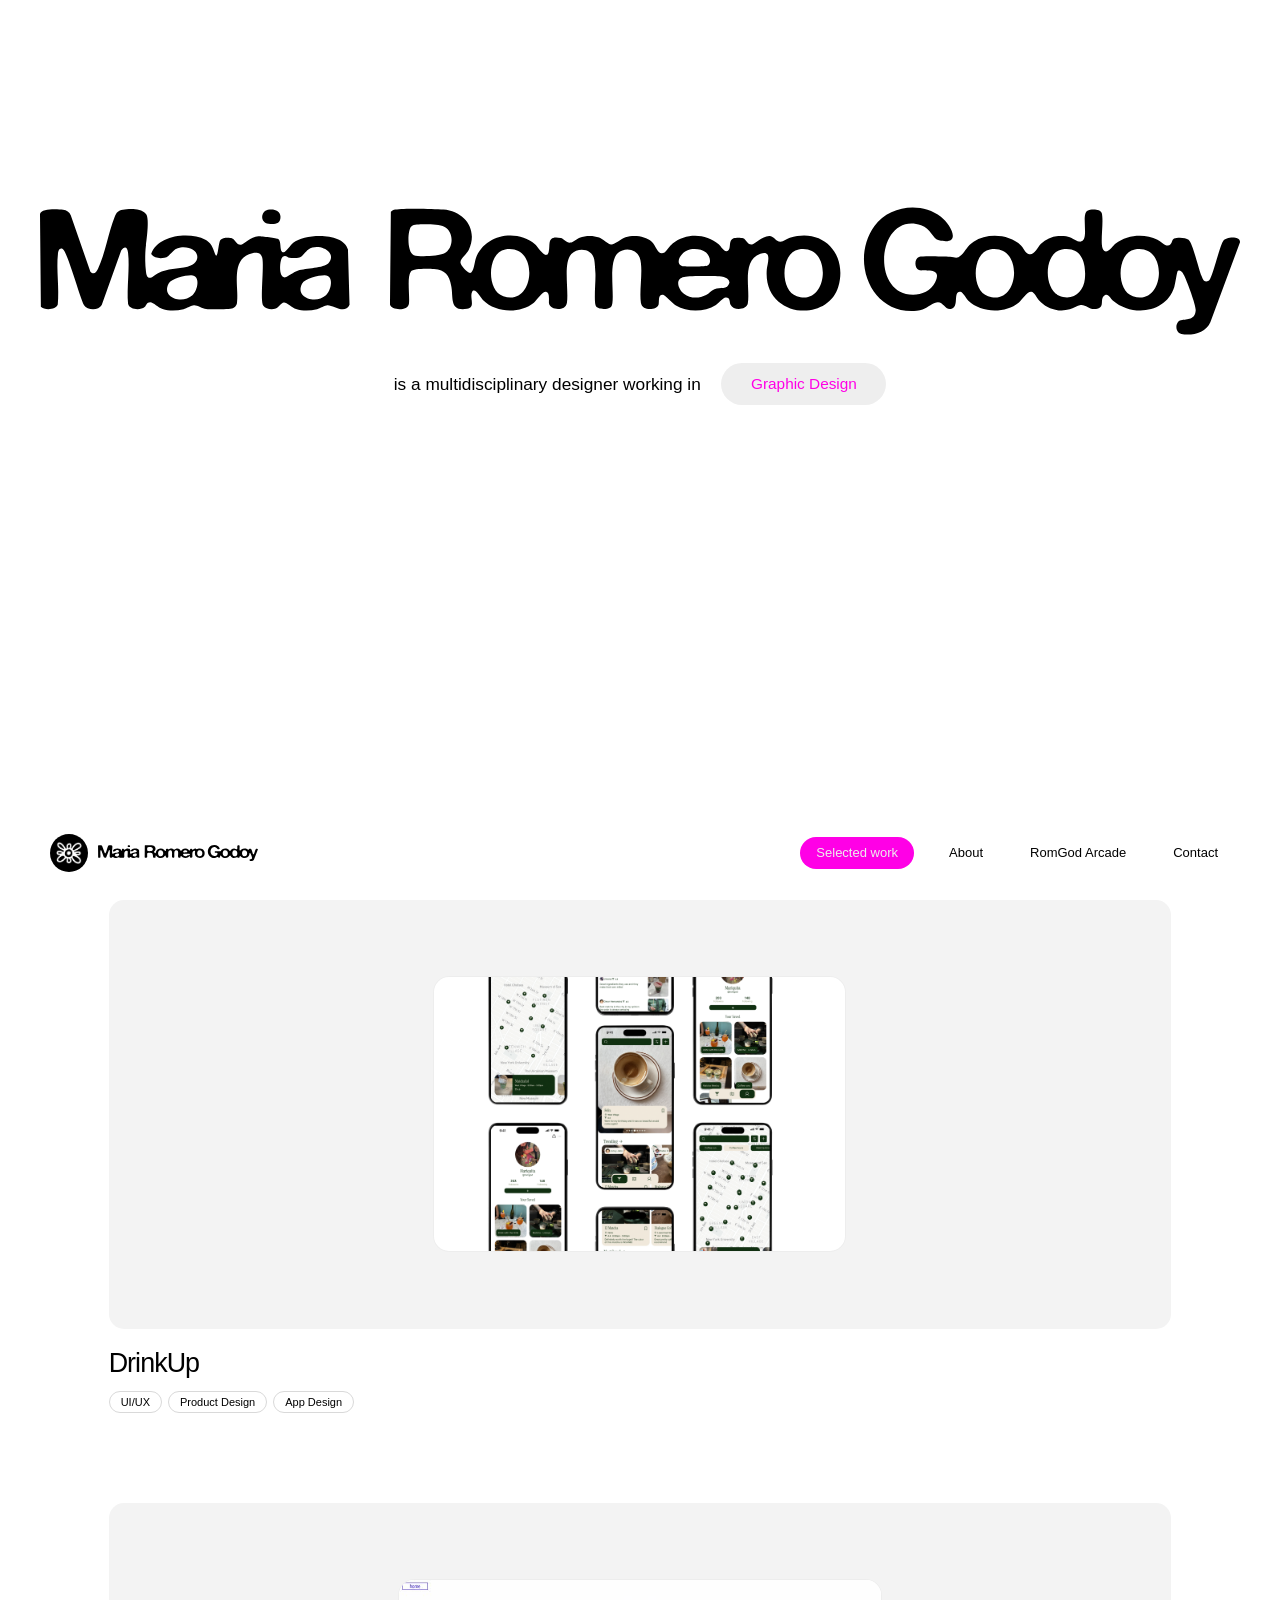
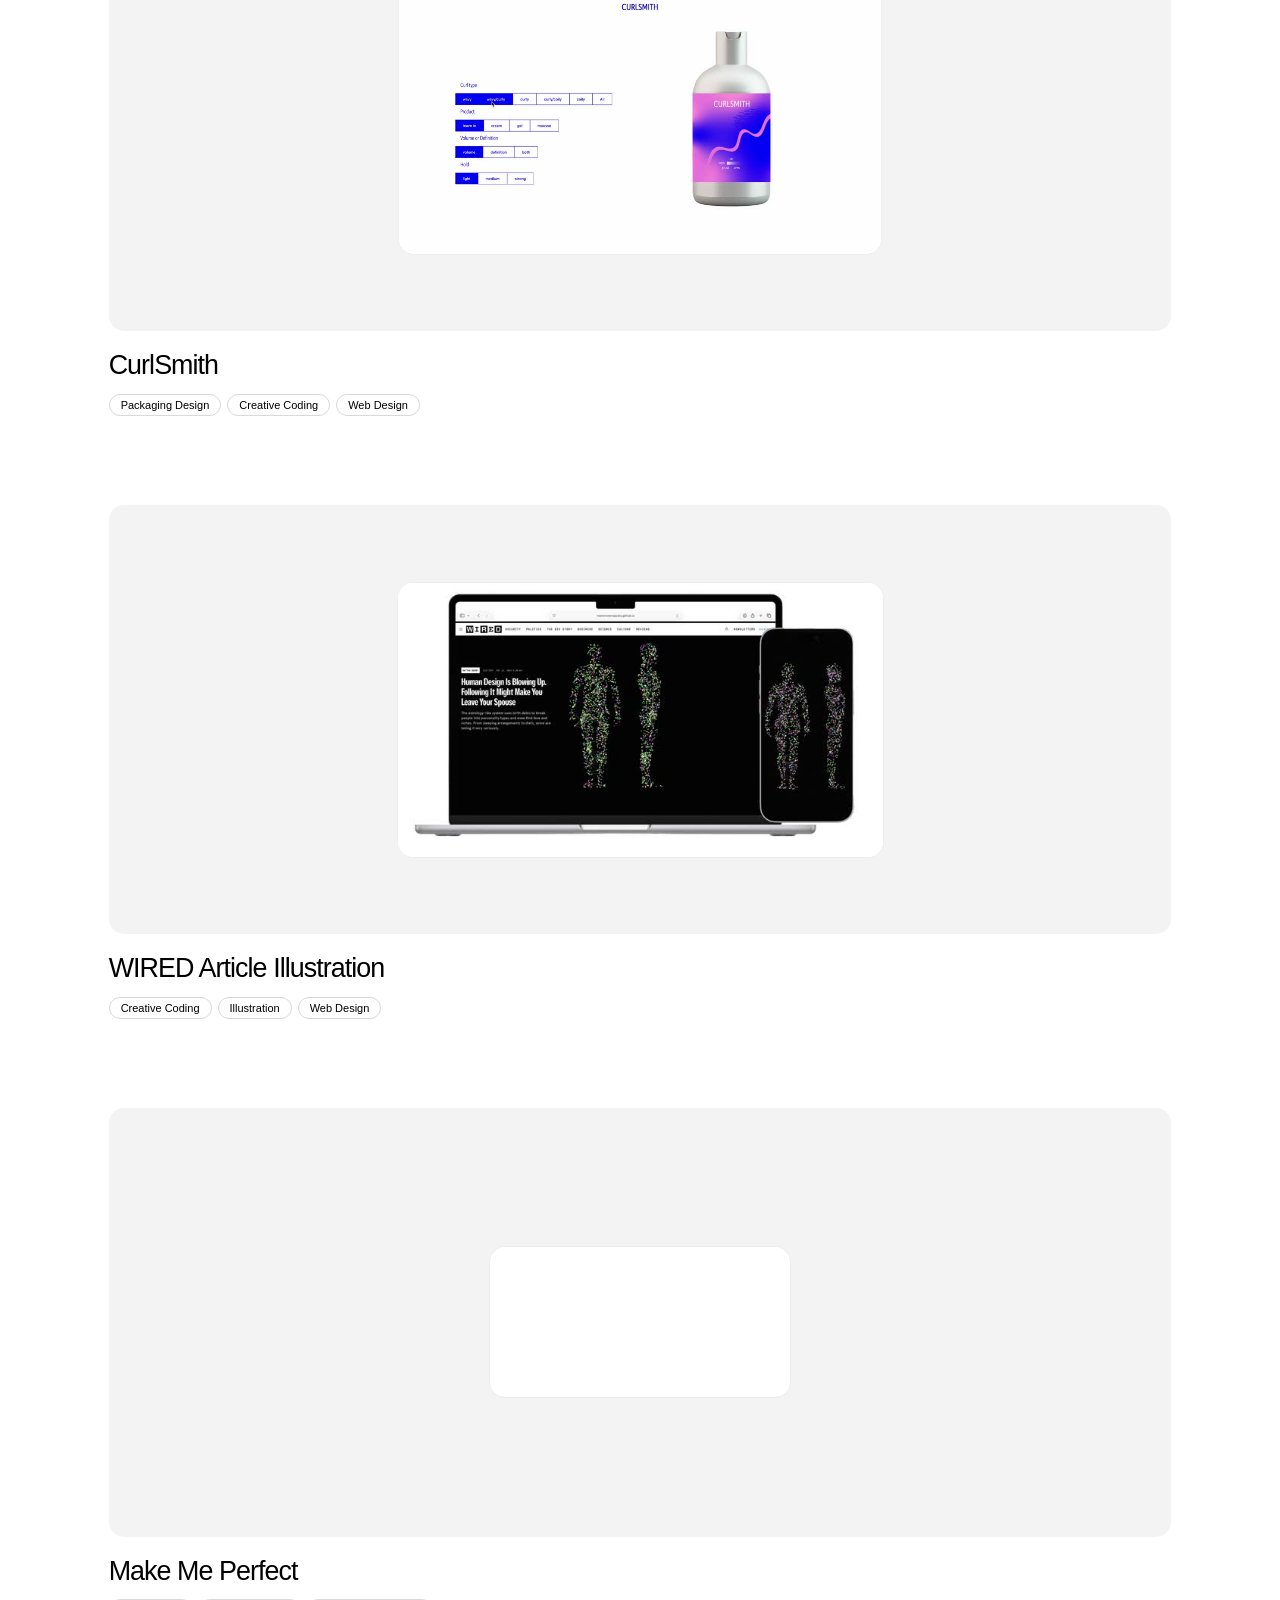
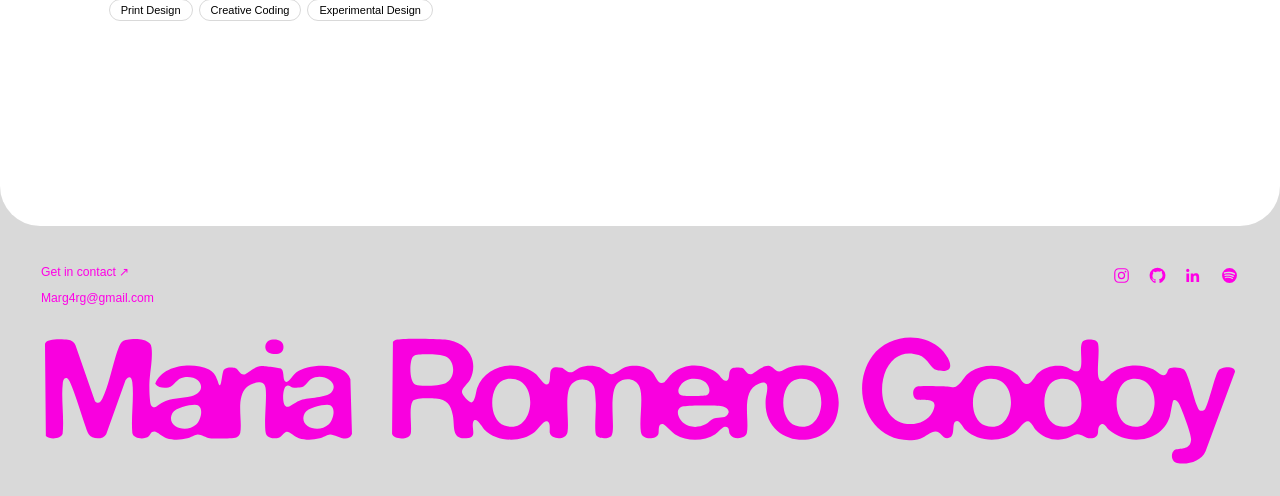
==== index.html @ 382a8d52 "push" ====
<!DOCTYPE html>

<html lang="en">
  <head>
    <meta charset="utf-8" />
    <meta content="width=device-width, initial-scale=1" name="viewport" />
    <title>Maria Romero Godoy — RomGod</title>
    <link rel="icon" type="image/png" href="logo.png" />
    <meta
      content="Portfolio of Maria Romero Godoy: UI/UX, creative coding, branding, graphic and experimental design."
      name="description"
    />
    <link href="https://fonts.googleapis.com" rel="preconnect" />
    <link crossorigin="" href="https://fonts.gstatic.com" rel="preconnect" />
    <link
      href="https://fonts.googleapis.com/css2?family=IBM+Plex+Sans:wght@400&amp;display=swap"
      rel="stylesheet"
    />
    <style>
      :root {
        --black: #000;
        --white: #fff;
        --pink: #ff00e6;
        --radius-card: 28px;
        --gutter: clamp(16px, 4vw, 56px);
        --maxw: 1240px;
      }
      * {
        box-sizing: border-box;
        margin: 0;
        padding: 0;
      }
      html {
        scroll-behavior: smooth;
      }
      body {
        font-family: "Neue Haas Grotesk Display Pro",
          "Neue Haas Grotesk Text Pro", "Neue Haas Grotesk", Arial, Helvetica,
          sans-serif;
        font-weight: 400;
        background: var(--black);
        color: var(--black);
        -webkit-font-smoothing: antialiased;
      }
      a {
        color: inherit;
        text-decoration: none;
      }
      h1,
      h2 {
        font-weight: 400;
      }

      /* White main sheet that sits on top of the black footer */
      .sheet {
        background: var(--white);
        border-radius: 0 0 48px 48px;
        padding-bottom: clamp(80px, 12vw, 160px);
      }

      /* ---------- Header ---------- */
      .site-header {
        display: flex;
        align-items: center;
        justify-content: space-between;
        padding: 32px var(--gutter);
      }
      .brand {
        width: 56px;
        height: 56px;
        border-radius: 50%;
        background: var(--black);
        display: grid;
        place-items: center;
        color: var(--white);
      }
      .brand svg,
      .brand img {
        width: 34px;
        height: 34px;
        display: block;
      }
      /* Your flower is black with transparent petals; invert so it reads white on the black circle */
      .brand img {
        object-fit: contain;
        filter: invert(1);
      }

      .nav {
        display: flex;
        gap: 8px;
        background: var(--black);
        border-radius: 999px;
        padding: 0 12px;
        height: 56px;
        align-items: center;
      }
      .nav a {
        color: var(--white);
        font-size: 15px;
        padding: 8px 16px;
        border-radius: 999px;
      }

      /* ---------- Hero ---------- */
      .hero {
        max-width: var(--maxw);
        margin: 0 auto;
        padding: clamp(60px, 9vw, 120px) var(--gutter) 0;
        text-align: center;
      }
      .hero-intro {
        font-size: clamp(15px, 1.4vw, 18px);
        letter-spacing: 0.01em;
      }
      .hero-intro .br {
        white-space: pre;
      }

      .wordmark-wrap {
        position: relative;
        width: min(850px, 78%);
        margin: clamp(90px, 12vw, 150px) auto clamp(140px, 22vw, 280px);
      }
      .wordmark {
        display: block;
        width: 100%;
        height: auto;
        user-select: none;
      }
      /* Text fallback if the logo image is missing */
      .wordmark-fallback {
        display: none;
        font-size: clamp(72px, 16vw, 220px);
        line-height: 1;
        color: var(--pink);
        -webkit-text-stroke: clamp(4px, 0.8vw, 10px) var(--black);
        paint-order: stroke fill;
        letter-spacing: -0.04em;
      }

      .tag-float {
        position: absolute;
        background: var(--black);
        color: var(--white);
        font-size: clamp(11px, 1.3vw, 16px);
        padding: 0.7em 1.4em;
        border-radius: 999px;
        white-space: nowrap;
      }
      .tag-float.t1 {
        top: -12%;
        left: 20%;
      } /* Experimental Design */
      .tag-float.t2 {
        top: 2%;
        right: 6%;
      } /* Branding */
      .tag-float.t3 {
        top: 66%;
        left: -13%;
      } /* Graphic Design */
      .tag-float.t4 {
        top: 66%;
        right: -17%;
      } /* Creative Coding */
      .tag-float.t5 {
        top: 106%;
        left: 50%;
        translate: -50% 0;
      } /* UI/UX */

      /* ---------- Projects ---------- */
      .projects {
        max-width: var(--maxw);
        margin: 0 auto;
        padding: 0 var(--gutter);
        display: grid;
        gap: clamp(32px, 6vw, 80px);
      }
      .card {
        background: var(--black);
        color: var(--white);
        border-radius: var(--radius-card);
        padding: clamp(24px, 3.5vw, 44px) clamp(24px, 3.5vw, 58px);
        display: grid;
        grid-template-columns: 1fr 1.05fr;
        gap: clamp(24px, 4vw, 56px);
        align-items: stretch;
        min-height: clamp(320px, 38vw, 430px);
      }
      .card-info {
        display: flex;
        flex-direction: column;
        align-items: flex-start;
      }
      .card-title {
        font-size: clamp(32px, 4.2vw, 56px);
        font-weight: 400;
        letter-spacing: -0.01em;
        line-height: 1.05;
        margin-top: clamp(0px, 1vw, 12px);
      }
      .chips {
        display: flex;
        flex-wrap: wrap;
        gap: 12px;
        margin-top: 24px;
      }
      .chip {
        background: var(--white);
        color: var(--black);
        font-size: 15px;
        padding: 0.65em 1.4em;
        border-radius: 999px;
      }
      .card-desc {
        margin-top: 24px;
        font-size: 17px;
        line-height: 1.5;
        max-width: 38ch;
      }
      .btn {
        margin-top: auto;
        display: inline-block;
        background: var(--white);
        color: var(--black);
        font-size: 18px;
        padding: 0.8em 1.7em;
        border-radius: 999px;
      }
      .card-desc + .btn {
        margin-top: auto;
        padding-top: 0.8em;
      }

      .card-media {
        background: var(--white);
        border-radius: 20px;
        overflow: hidden;
        display: grid;
        place-items: center;
        min-height: 240px;
      }
      .card-media img {
        width: 100%;
        height: 100%;
        object-fit: cover;
        display: block;
      }
      .card-media.is-contain img {
        object-fit: contain;
      }
      .card-media .ph {
        color: #999;
        font-size: 14px;
      }

      /* ---------- Footer ---------- */
      .site-footer {
        padding: 40px var(--gutter) clamp(120px, 20vw, 280px);
        display: flex;
        gap: 20px;
        background: var(--black);
      }
      .social {
        width: 44px;
        height: 44px;
        border: 2px solid var(--white);
        border-radius: 50%;
        display: grid;
        place-items: center;
        color: var(--white);
      }
      .social svg {
        width: 22px;
        height: 22px;
      }

      /* ---------- Responsive ---------- */
      @media (max-width: 860px) {
        .card {
          grid-template-columns: 1fr;
        }
        .card-media {
          order: -1;
        }
        .card-desc + .btn {
          margin-top: 28px;
        }
        .nav a {
          padding: 8px 10px;
          font-size: 13px;
        }
        .site-header {
          gap: 12px;
        }
      }
      @media (max-width: 560px) {
        .nav {
          padding: 0 6px;
        }
        .tag-float.t3 {
          left: -6%;
        }
        .tag-float.t4 {
          right: -8%;
        }
      }
      @media (prefers-reduced-motion: reduce) {
        html {
          scroll-behavior: auto;
        }
      }

      /* Updated project card direction — inspired by reference: refined, airy, and image-forward */
      :root {
        --maxw: 1180px;
        --gutter: clamp(22px, 5vw, 72px);
        --radius-card: 22px;
        --soft-bg: #f3f3f3;
        --ink: #111;
        --muted: #666;
        --pink: #ff2ae6;
      }
      .sheet {
        border-radius: 0 0 28px 28px;
        padding-bottom: 110px;
      }
      .site-header {
        max-width: 1440px;
        margin: auto;
        padding-top: 25px;
        padding-bottom: 25px;
      }
      .brand {
        width: 42px;
        height: 42px;
      }
      .brand img {
        width: 27px;
        height: 27px;
      }
      .nav {
        background: transparent;
        height: auto;
        gap: 5px;
      }
      .nav a {
        color: #242424;
        font-size: 12px;
        padding: 9px 13px;
        border: 1px solid transparent;
        transition: border-color 0.2s;
      }
      .nav a:hover,
      .nav a:focus-visible {
        border-color: #bbb;
      }
      .hero {
        padding-top: clamp(75px, 10vw, 145px);
      }
      .hero-intro {
        font-size: 13px;
        letter-spacing: 0.035em;
      }
      .wordmark-wrap {
        width: min(600px, 72%);
        margin: clamp(80px, 10vw, 130px) auto clamp(120px, 15vw, 195px);
      }
      .tag-float {
        font-size: clamp(9px, 0.9vw, 11px);
        padding: 0.63em 1.1em;
        letter-spacing: 0.02em;
      }
      .tag-float.t3 {
        left: -8%;
      }
      .tag-float.t4 {
        right: -12%;
      }
      .section-intro {
        max-width: var(--maxw);
        padding: 0 var(--gutter);
        margin: 0 auto 32px;
        display: flex;
        justify-content: space-between;
        align-items: end;
        gap: 26px;
        border-bottom: 1px solid #d9d9d9;
        padding-bottom: 20px;
      }
      .eyebrow {
        font-size: 10px;
        text-transform: uppercase;
        letter-spacing: 0.17em;
        color: #777;
      }
      .section-intro h2 {
        font-size: clamp(24px, 3vw, 38px);
        line-height: 1.15;
        margin-top: 8px;
        font-weight: 400;
      }
      .section-intro p {
        max-width: 30ch;
        font-size: 12px;
        line-height: 1.6;
        color: #666;
      }
      .projects {
        gap: 26px;
      }
      .card {
        position: relative;
        background: var(--soft-bg);
        color: var(--ink);
        border: 2px solid var(--ink);
        border-radius: 28px;
        padding: clamp(26px, 3.7vw, 48px);
        display: grid;
        grid-template-columns: minmax(290px, 0.95fr) minmax(0, 1.08fr);
        gap: clamp(28px, 4vw, 56px);
        align-items: center;
        min-height: 430px;
      }
      .card-info {
        min-height: 320px;
        display: flex;
        flex-direction: column;
        align-items: flex-start;
      }
      .project-number {
        font-size: 11px;
        letter-spacing: 0.16em;
        text-transform: uppercase;
        color: #7b7b7b;
        margin-bottom: 22px;
      }
      .card-title {
        font-size: clamp(38px, 4vw, 60px);
        line-height: 1.04;
        letter-spacing: -0.03em;
        max-width: 9ch;
      }
      .chips {
        margin-top: 26px;
        gap: 14px;
        list-style: none;
      }
      .chip {
        background: transparent;
        color: var(--pink);
        border: 1.5px solid var(--pink);
        font-size: 14px;
        padding: 0.72em 1.45em;
        border-radius: 999px;
        letter-spacing: 0.01em;
      }
      .card-desc {
        margin-top: 28px;
        color: #1f1f1f;
        font-size: 18px;
        line-height: 1.55;
        max-width: 28ch;
      }
      .project-note {
        margin-top: auto;
        padding-top: 22px;
        font-size: 12px;
        line-height: 1.6;
        color: #6c6c6c;
        max-width: 31ch;
      }
      .project-link {
        margin-top: 34px;
        display: inline-flex;
        align-items: center;
        justify-content: center;
        min-width: 182px;
        min-height: 64px;
        padding: 0 1.45em;
        border-radius: 999px;
        background: #000;
        color: #fff;
        font-size: 18px;
        letter-spacing: -0.01em;
      }
      .card-media {
        background: transparent;
        min-height: 0;
        height: auto;
        padding: 0;
        overflow: visible;
        display: block;
      }
      .media-frame {
        border: 2px solid var(--pink);
        border-radius: 28px;
        background: #f7f7f7;
        overflow: hidden;
        min-height: 374px;
        display: flex;
        align-items: center;
        justify-content: center;
        padding: clamp(14px, 2vw, 22px);
      }
      .media-frame img {
        width: 92%;
        height: auto;
        max-height: 330px;
        object-fit: contain;
        display: block;
        margin: 0 auto;
      }
      .card-media .ph {
        color: #888;
        font-size: 13px;
        text-align: center;
        line-height: 1.7;
      }
      .design-note {
        max-width: var(--maxw);
        margin: 28px auto 0;
        padding: 0 var(--gutter);
        font-size: 12px;
        color: #777;
        line-height: 1.6;
      }
      .site-footer {
        max-width: 1440px;
        margin: auto;
        padding-top: 40px;
        padding-bottom: 100px;
        justify-content: space-between;
        align-items: center;
      }
      .footer-label {
        color: white;
        font-size: 12px;
        max-width: 38ch;
        line-height: 1.6;
      }
      .footer-label span {
        display: block;
        color: #999;
        font-size: 10px;
        letter-spacing: 0.1em;
        text-transform: uppercase;
        margin-bottom: 8px;
      }
      .social {
        width: 36px;
        height: 36px;
        border-width: 1px;
        opacity: 0.9;
      }
      .social svg {
        width: 17px;
        height: 17px;
      }
      .social[href="#"] {
        pointer-events: none;
        opacity: 0.35;
      }
      @media (max-width: 980px) {
        .card {
          grid-template-columns: 1fr;
          min-height: 0;
        }
        .card-info {
          min-height: 0;
        }
        .card-title {
          max-width: 100%;
        }
        .card-media {
          order: -1;
        }
        .media-frame {
          min-height: 290px;
        }
        .media-frame img {
          width: 88%;
          max-height: 250px;
        }
      }
      @media (max-width: 560px) {
        .section-intro {
          display: block;
        }
        .section-intro p {
          margin-top: 14px;
        }
        .wordmark-wrap {
          width: 74%;
          margin-bottom: 130px;
        }
        .tag-float {
          font-size: 9px;
        }
        .tag-float.t3 {
          left: -13%;
        }
        .tag-float.t4 {
          right: -15%;
        }
        .card {
          border-radius: 24px;
          padding: 24px;
        }
        .card-title {
          font-size: 32px;
        }
        .chips {
          gap: 10px;
        }
        .chip {
          font-size: 12px;
        }
        .project-link {
          min-height: 56px;
          font-size: 16px;
        }
        .media-frame {
          min-height: 230px;
          border-radius: 22px;
        }
        .site-footer {
          flex-wrap: wrap;
        }
      }

      /* Restored original black pill navigation */
      .nav {
        display: flex;
        align-items: center;
        gap: 6px;
        background: #000;
        border-radius: 999px;
        padding: 6px 10px;
        min-height: 52px;
      }
      .nav a {
        color: #fff;
        border: 1px solid transparent;
        border-radius: 999px;
        padding: 10px 15px;
        font-size: 13px;
        white-space: nowrap;
        transition: background-color 0.2s ease, color 0.2s ease;
      }
      .nav a:hover,
      .nav a:focus-visible {
        background: #292929;
        border-color: transparent;
        color: #fff;
      }
      @media (max-width: 560px) {
        .nav {
          gap: 0;
          padding: 5px;
          min-height: 44px;
        }
        .nav a {
          font-size: 10px;
          padding: 9px 8px;
        }
      }

      /* Hero floating labels updated to white pills with black text + outline */
      .tag-float {
        background: #fff;
        color: #111;
        border: 2px solid #111;
        border-radius: 999px;
        box-shadow: none;
        font-size: clamp(12px, 1.1vw, 16px);
        font-weight: 400;
        padding: 0.78em 1.55em;
        letter-spacing: -0.01em;
      }
      .tag-float.t1 {
        top: 1%;
        left: 25%;
      }
      .tag-float.t2 {
        top: 8%;
        right: 18%;
      }
      .tag-float.t3 {
        left: 0;
        top: 48%;
      }
      .tag-float.t4 {
        right: -1%;
        top: 48%;
      }
      .tag-float.t5 {
        left: 43%;
        bottom: -8%;
      }
      @media (max-width: 560px) {
        .tag-float {
          font-size: 10px;
          padding: 0.72em 1.2em;
        }
        .tag-float.t1 {
          left: 24%;
          top: 2%;
        }
        .tag-float.t2 {
          right: 8%;
          top: 11%;
        }
        .tag-float.t3 {
          left: -3%;
          top: 46%;
        }
        .tag-float.t4 {
          right: -5%;
          top: 46%;
        }
        .tag-float.t5 {
          left: 40%;
          bottom: -10%;
        }
      }

      /* Final minimalist palette + restored floating label positions */
      :root {
        --black: #000;
        --white: #fff;
        --pink: #ff00e6;
        --soft-bg: #fff;
        --ink: #000;
        --muted: #000;
      }
      body,
      .sheet {
        background: #fff;
        color: #000;
      }
      .nav,
      .brand,
      .project-link {
        background: #000;
        color: #fff;
      }
      .nav a:hover,
      .nav a:focus-visible {
        background: #ff00e6;
        color: #000;
      }
      .hero-intro {
        color: #000;
      }
      .tag-float {
        background: #fff;
        color: #000;
        border: 1.5px solid #000;
        box-shadow: none;
        padding: 0.66em 1.35em;
        font-size: clamp(11px, 1.15vw, 15px);
      }
      /* Positions preserved from the original RomGod hero design */
      .tag-float.t1 {
        top: -12%;
        left: 20%;
        right: auto;
        bottom: auto;
        translate: none;
      }
      .tag-float.t2 {
        top: 2%;
        right: 6%;
        left: auto;
        bottom: auto;
        translate: none;
      }
      .tag-float.t3 {
        top: 66%;
        left: -13%;
        right: auto;
        bottom: auto;
        translate: none;
      }
      .tag-float.t4 {
        top: 66%;
        right: -17%;
        left: auto;
        bottom: auto;
        translate: none;
      }
      .tag-float.t5 {
        top: 106%;
        left: 50%;
        right: auto;
        bottom: auto;
        translate: -50% 0;
      }
      .section-intro {
        border-bottom: 1px solid #000;
        margin-bottom: 24px;
        padding-bottom: 13px;
      }
      .section-intro h2 {
        color: #000;
      }
      .projects {
        gap: 20px;
      }
      .card {
        background: #fff;
        color: #000;
        border: 1.7px solid #000;
        min-height: 340px;
        padding: clamp(22px, 3vw, 36px);
        gap: clamp(24px, 3vw, 42px);
        border-radius: 24px;
      }
      .card-info {
        min-height: 240px;
      }
      .card-title {
        font-size: clamp(33px, 3.4vw, 48px);
      }
      .chips {
        margin-top: 19px;
        gap: 9px;
      }
      .chip {
        border: 1.4px solid #ff00e6;
        color: #000;
        background: #fff;
        padding: 0.55em 1em;
        font-size: 12px;
      }
      .card-desc {
        color: #000;
        margin-top: 18px;
        font-size: 15px;
      }
      .project-link {
        margin-top: auto;
        min-width: 154px;
        min-height: 49px;
        font-size: 15px;
        padding: 0 1.35em;
      }
      .project-link:hover {
        background: #ff00e6;
        color: #000;
      }
      .media-frame {
        background: #fff;
        border: 1.7px solid #ff00e6;
        border-radius: 22px;
        min-height: 265px;
        padding: 15px;
      }
      .media-frame img {
        width: 88%;
        max-height: 247px;
      }
      .card-media .ph {
        color: #000;
      }
      .footer-label span {
        color: #fff;
      }
      @media (max-width: 980px) {
        .card-info {
          min-height: 0;
        }
        .project-link {
          margin-top: 28px;
        }
      }
      @media (max-width: 560px) {
        .tag-float {
          font-size: 9px;
          padding: 0.6em 0.9em;
        }
        .tag-float.t1 {
          top: -12%;
          left: 15%;
          right: auto;
        }
        .tag-float.t2 {
          top: 2%;
          right: 5%;
          left: auto;
        }
        .tag-float.t3 {
          top: 66%;
          left: -13%;
          right: auto;
        }
        .tag-float.t4 {
          top: 66%;
          right: -17%;
          left: auto;
        }
        .tag-float.t5 {
          top: 106%;
          left: 50%;
          right: auto;
          translate: -50% 0;
        }
        .card {
          padding: 20px;
        }
        .media-frame {
          min-height: 200px;
        }
      }

      /* Final project-card refinements */
      .section-intro {
        display: none;
        border: 0;
      }
      .projects {
        padding-top: 16px;
      }
      .chip {
        color: #ff00e6;
        border-color: #ff00e6;
        background: #fff;
      }
      .card-info {
        justify-content: flex-start;
      }
      .card-desc {
        margin-top: 24px;
      }
      .project-link {
        margin-top: 42px;
        min-width: 0;
        min-height: 0;
        padding: 0.65em 1.3em;
        font-size: 12px;
        line-height: 1.35;
        align-self: flex-start;
      }
      @media (max-width: 980px) {
        .project-link {
          margin-top: 36px;
        }
      }

      /* Full-screen RomGod intro and refined finishing details */
      html {
        background: #000;
      }
      body {
        background: #000;
      }
      .sheet {
        background: #fff;
        border-radius: 0 0 40px 40px;
        overflow: clip;
        padding-bottom: clamp(65px, 8vw, 115px);
      }
      .hero {
        min-height: calc(100svh - 94px);
        display: flex;
        flex-direction: column;
        align-items: center;
        justify-content: center;
        padding: clamp(55px, 8vh, 100px) var(--gutter) clamp(120px, 15vh, 180px);
      }
      .hero-intro {
        flex: none;
      }
      .wordmark-wrap {
        width: min(600px, 72%);
        margin: clamp(75px, 12vh, 130px) auto clamp(60px, 10vh, 100px);
      }
      .tag-float {
        font-size: clamp(10px, 0.94vw, 12px);
        padding: 0.58em 1.1em;
      }
      .card {
        border-radius: 17px;
      }
      .site-footer {
        background: #000;
      }
      @media (max-width: 560px) {
        .sheet {
          border-radius: 0 0 29px 29px;
        }
        .hero {
          min-height: calc(100svh - 85px);
          padding: 45px var(--gutter) 120px;
        }
        .wordmark-wrap {
          width: 74%;
          margin: 100px auto 75px;
        }
        .tag-float {
          font-size: 8px;
          padding: 0.55em 0.84em;
        }
        .card {
          border-radius: 15px;
        }
      }

      .hero-intro .name-accent {
        color: #ff00e6;
      }

      /* Restrained, Rhode-inspired corner system for site navigation. */
      .nav {
        border-radius: 16px !important;
      }
      .nav a {
        border-radius: 10px !important;
      }
      @media (max-width: 560px) {
        .nav {
          border-radius: 13px !important;
        }
        .nav a {
          border-radius: 8px !important;
        }
      }

      /* Slimmer navigation, same restrained corner treatment across pages */
      .nav {
        min-height: 40px !important;
        padding: 3px 7px !important;
        gap: 4px !important;
        border-radius: 14px !important;
      }
      .nav a {
        padding: 7px 12px !important;
        font-size: 12px !important;
        line-height: 1.2 !important;
        border-radius: 9px !important;
      }
      @media (max-width: 560px) {
        .nav {
          min-height: 36px !important;
          padding: 3px 5px !important;
          border-radius: 12px !important;
        }
        .nav a {
          padding: 6px 7px !important;
          font-size: 10px !important;
          border-radius: 8px !important;
        }
      }

      /* Shared navigation: centered, sticky, white with black outline */
      .site-header {
        position: sticky !important;
        top: 0;
        z-index: 1000;
        width: 100%;
        max-width: none !important;
        display: grid !important;
        grid-template-columns: minmax(0, 1fr) auto minmax(0, 1fr);
        align-items: center;
        background: #fff;
        padding: 16px var(--gutter, clamp(20px, 5vw, 72px)) !important;
      }
      .site-header .brand {
        grid-column: 1;
        justify-self: start;
      }
      .site-header .nav {
        grid-column: 2;
        justify-self: center;
        display: flex;
        align-items: center;
        justify-content: center;
        background: #fff !important;
        color: #000 !important;
        border: 1px solid #000 !important;
        border-radius: 12px !important;
        min-height: 40px !important;
        padding: 3px 7px !important;
        gap: 4px !important;
        box-shadow: none !important;
      }
      .site-header .nav a {
        color: #000 !important;
        background: #fff !important;
        border: 1px solid transparent !important;
        border-radius: 8px !important;
        padding: 7px 12px !important;
        font-size: 12px !important;
        line-height: 1.2 !important;
        white-space: nowrap;
      }
      .site-header .nav a:hover,
      .site-header .nav a:focus-visible {
        background: #fff !important;
        color: #000 !important;
        border-color: #000 !important;
      }
      @media (max-width: 560px) {
        .site-header {
          padding: 12px 12px !important;
          gap: 6px;
        }
        .site-header .brand {
          width: 33px !important;
          height: 33px !important;
        }
        .site-header .brand img {
          width: 22px !important;
          height: 22px !important;
        }
        .site-header .nav {
          padding: 3px !important;
          gap: 0 !important;
          min-height: 34px !important;
          border-radius: 10px !important;
        }
        .site-header .nav a {
          padding: 6px 7px !important;
          font-size: 10px !important;
          border-radius: 6px !important;
        }
      }

      /* Project and Arcade gallery */
      :root {
        --pink: #ff00e6;
      }
      .gallery-grid {
        max-width: 1240px;
        margin: 0 auto;
        padding: 0 clamp(22px, 5vw, 72px) 90px;
        display: grid;
        grid-template-columns: repeat(2, minmax(0, 1fr));
        column-gap: clamp(28px, 5vw, 66px);
        row-gap: clamp(50px, 6vw, 80px);
      }
      .gallery-grid.arcade-grid {
        grid-template-columns: repeat(3, minmax(0, 1fr));
        column-gap: clamp(20px, 3vw, 35px);
      }
      .gallery-item {
        min-width: 0;
      }
      .gallery-thumbnail {
        width: 100%;
        aspect-ratio: 1.56 / 1;
        display: flex;
        align-items: center;
        justify-content: center;
        position: relative;
        overflow: hidden;
        border-radius: 16px;
        background: #ededed;
      }
      .gallery-thumbnail img {
        display: block;
        width: 100%;
        height: 100%;
        object-fit: contain;
      }
      .gallery-overlay {
        position: absolute;
        inset: 0;
        display: flex;
        align-items: center;
        justify-content: center;
        background: rgba(0, 0, 0, 0.06);
        opacity: 0;
        transition: opacity 0.22s ease;
      }
      .gallery-item:hover .gallery-overlay,
      .gallery-item:focus-within .gallery-overlay {
        opacity: 1;
      }
      .gallery-readmore {
        font-size: 12px;
        line-height: 1;
        border: 1.5px solid var(--pink);
        border-radius: 999px;
        padding: 11px 19px;
        background: #fff;
        color: var(--pink);
      }
      .gallery-name {
        font-size: clamp(17px, 1.7vw, 22px);
        font-weight: 400;
        letter-spacing: -0.025em;
        margin: 13px 0 7px;
        line-height: 1.25;
      }
      .gallery-chips {
        display: flex;
        align-items: center;
        flex-wrap: wrap;
        gap: 6px;
        padding: 0;
        margin: 0;
        list-style: none;
      }
      .gallery-chips li {
        font-size: 11px;
        border: 1px solid #000;
        border-radius: 999px;
        padding: 4px 11px;
      }
      .gallery-page-head {
        max-width: 1240px;
        margin: 0 auto;
        padding: clamp(80px, 11vw, 140px) clamp(22px, 5vw, 72px) 44px;
      }
      .gallery-page-head h1 {
        font-weight: 400;
        font-size: clamp(32px, 5vw, 60px);
        letter-spacing: -0.045em;
      }
      .gallery-page-head p {
        margin-top: 15px;
        font-size: 14px;
        max-width: 56ch;
        line-height: 1.6;
      }
      .gallery-placeholder {
        font-size: 12px;
        color: #000;
        text-align: center;
        padding: 24px;
      }
      .gallery-action {
        display: block;
        width: 100%;
        text-align: left;
        background: transparent;
        border: 0;
        padding: 0;
        font: inherit;
        cursor: pointer;
        color: inherit;
      }
      .gallery-action:focus-visible {
        outline: 2px solid var(--pink);
        outline-offset: 4px;
        border-radius: 16px;
      }
      .gallery-action .gallery-readmore {
        display: inline-block;
      }
      .gallery-panel[hidden] {
        display: none;
      }
      .gallery-panel {
        margin-top: 15px;
        padding: 16px 18px;
        border: 1px solid #000;
        border-radius: 12px;
        font-size: 13px;
        line-height: 1.6;
      }
      .gallery-panel p + p {
        margin-top: 8px;
      }
      @media (max-width: 850px) {
        .gallery-grid.arcade-grid {
          grid-template-columns: repeat(2, minmax(0, 1fr));
        }
      }
      @media (max-width: 640px) {
        .gallery-grid,
        .gallery-grid.arcade-grid {
          grid-template-columns: 1fr;
          row-gap: 35px;
        }
        .gallery-thumbnail {
          border-radius: 12px;
        }
        .gallery-page-head {
          padding-top: 80px;
        }
        .gallery-overlay {
          opacity: 1;
          background: transparent;
          align-items: flex-end;
          justify-content: flex-end;
          padding: 12px;
        }
        .gallery-readmore {
          font-size: 11px;
        }
      }
      @media (prefers-reduced-motion: reduce) {
        .gallery-overlay {
          transition: none;
        }
      }
    </style>
    <style>
      /* RomGod small black dot cursor */
      @media (pointer: fine) {
        html,
        body,
        body *,
        a,
        button,
        input,
        textarea,
        select,
        label {
          cursor: url("data:image/svg+xml,%3Csvg%20xmlns%3D%22http%3A%2F%2Fwww.w3.org%2F2000%2Fsvg%22%20width%3D%2216%22%20height%3D%2216%22%20viewBox%3D%220%200%2016%2016%22%3E%3Ccircle%20cx%3D%228%22%20cy%3D%228%22%20r%3D%224.5%22%20fill%3D%22%23FF00E6%22%2F%3E%3C%2Fsvg%3E")
              8 8,
            auto !important;
        }
      }
      @media (prefers-reduced-motion: reduce) {
        .gallery-thumbnail video {
          transition: none;
        }
      }
      .gallery-thumbnail video {
        width: 100%;
        height: 100%;
        object-fit: contain;
        display: block;
      }
      .gallery-item:hover .gallery-thumbnail video {
        filter: brightness(0.95);
      }
      /* RomGod menu: three independent pink outline pills, consistent across all pages */
      .site-header .nav {
        display: flex !important;
        align-items: center !important;
        justify-content: center !important;
        flex-wrap: wrap !important;
        gap: 12px !important;
        padding: 0 !important;
        min-height: 0 !important;
        background: transparent !important;
        border: 0 !important;
        box-shadow: none !important;
        border-radius: 0 !important;
        width: max-content;
        max-width: 100%;
      }
      .site-header .nav a,
      .site-header .nav a[aria-current="page"] {
        display: inline-flex !important;
        align-items: center !important;
        justify-content: center !important;
        background: #fff !important;
        color: #ff00e6 !important;
        border: 2px solid #ff00e6 !important;
        border-radius: 999px !important;
        box-shadow: none !important;
        font-family: "Neue Haas Grotesk Display Pro",
          "Neue Haas Grotesk Text Pro", "Neue Haas Grotesk", Arial, Helvetica,
          sans-serif !important;
        font-size: 15px !important;
        font-weight: 400 !important;
        line-height: 1.25 !important;
        letter-spacing: 0 !important;
        padding: 10px 21px !important;
        text-decoration: none !important;
        white-space: nowrap;
        transition: background-color 0.18s ease, color 0.18s ease !important;
      }
      .site-header .nav a:hover,
      .site-header .nav a:focus-visible {
        color: #fff !important;
        background: #ff00e6 !important;
        border-color: #ff00e6 !important;
      }
      @media (max-width: 700px) {
        .site-header .nav {
          gap: 7px !important;
        }
        .site-header .nav a,
        .site-header .nav a[aria-current="page"] {
          font-size: 11px !important;
          padding: 8px 11px !important;
          border-width: 1.5px !important;
        }
      }
      @media (max-width: 380px) {
        .site-header .nav {
          gap: 5px !important;
        }
        .site-header .nav a,
        .site-header .nav a[aria-current="page"] {
          font-size: 10px !important;
          padding: 7px 8px !important;
        }
      }
    </style>
    <style>
      /* Editorial navigation: screenshot-inspired, left aligned links and name at right */
      .site-header {
        position: sticky !important;
        top: 0 !important;
        z-index: 1000 !important;
        background: #fff !important;
        width: 100% !important;
        max-width: none !important;
        padding: 22px clamp(24px, 4.5vw, 68px) !important;
        display: flex !important;
        align-items: center !important;
        justify-content: space-between !important;
        gap: 24px !important;
        transform: none !important;
      }
      .site-header .nav {
        display: flex !important;
        position: static !important;
        transform: none !important;
        background: transparent !important;
        border: 0 !important;
        box-shadow: none !important;
        padding: 0 !important;
        margin: 0 !important;
        height: auto !important;
        min-height: 0 !important;
        gap: clamp(9px, 1.4vw, 22px) !important;
        justify-content: flex-start !important;
        flex-wrap: wrap !important;
        width: auto !important;
        border-radius: 0 !important;
      }
      .site-header .nav a,
      .site-header .nav a[aria-current="page"] {
        display: inline-flex !important;
        align-items: center !important;
        justify-content: center !important;
        white-space: nowrap !important;
        min-width: 0 !important;
        font-family: "Neue Haas Grotesk Display Pro",
          "Neue Haas Grotesk Text Pro", "Neue Haas Grotesk", Arial, Helvetica,
          sans-serif !important;
        font-size: clamp(13px, 1.1vw, 16px) !important;
        line-height: 1.25 !important;
        color: #000 !important;
        background: transparent !important;
        border: 0 !important;
        padding: 8px 17px !important;
        border-radius: 999px !important;
        letter-spacing: 0 !important;
        font-weight: 400 !important;
        text-decoration: none !important;
        transition: background 0.2s, color 0.2s !important;
      }
      .site-header .nav a[aria-current="page"] {
        color: #fff !important;
        background: #000 !important;
      }
      .site-header .nav a:hover:not([aria-current="page"]),
      .site-header .nav a:focus-visible:not([aria-current="page"]) {
        color: #fff !important;
        background: #000 !important;
      }
      .site-header .header-signature {
        display: flex;
        align-items: center;
        gap: 12px;
        flex-shrink: 0;
        white-space: nowrap;
      }
      .site-header .header-name {
        font-size: clamp(13px, 1.05vw, 16px);
        font-weight: 500;
        color: #000;
      }
      .site-header .header-signature .brand {
        display: flex !important;
        position: static !important;
        width: 29px !important;
        height: 29px !important;
        flex: 0 0 29px !important;
        background: #000 !important;
        border-radius: 50% !important;
        align-items: center;
        justify-content: center;
      }
      .site-header .header-signature .brand img {
        width: 20px !important;
        height: 20px !important;
        object-fit: contain;
      }
      @media (max-width: 680px) {
        .site-header {
          padding: 15px 17px !important;
          gap: 8px !important;
          flex-wrap: wrap !important;
        }
        .site-header .nav {
          order: 2;
          width: 100% !important;
          gap: 5px !important;
          justify-content: space-between !important;
        }
        .site-header .nav a,
        .site-header .nav a[aria-current="page"] {
          font-size: 11px !important;
          padding: 8px 11px !important;
        }
        .site-header .header-signature {
          order: 1;
          width: 100%;
          justify-content: flex-end;
        }
      }
    </style>
    <style>
      /* Smaller, swapped editorial navigation */
      .site-header {
        padding: 12px clamp(20px, 3.7vw, 55px) !important;
        gap: 18px !important;
      }
      .site-header .header-signature {
        order: 1 !important;
        gap: 9px !important;
      }
      .site-header .header-signature .brand {
        order: 0 !important;
        width: 25px !important;
        height: 25px !important;
        flex-basis: 25px !important;
      }
      .site-header .header-signature .brand img {
        width: 17px !important;
        height: 17px !important;
      }
      .site-header .header-name {
        order: 1 !important;
        font-size: 12px !important;
      }
      .site-header .nav {
        order: 2 !important;
        gap: clamp(5px, 1vw, 14px) !important;
        margin-left: auto !important;
      }
      .site-header .nav a,
      .site-header .nav a[aria-current="page"] {
        font-size: 12px !important;
        padding: 6px 11px !important;
      }
      @media (max-width: 680px) {
        .site-header {
          padding: 10px 15px !important;
          gap: 9px !important;
        }
        .site-header .header-signature {
          order: 1 !important;
          width: 100% !important;
          justify-content: flex-start !important;
        }
        .site-header .nav {
          order: 2 !important;
          width: 100% !important;
          margin-left: 0 !important;
          justify-content: flex-start !important;
          gap: 6px !important;
        }
        .site-header .nav a,
        .site-header .nav a[aria-current="page"] {
          font-size: 11px !important;
          padding: 6px 9px !important;
        }
      }
    </style>
    <style>
      a.gallery-action {
        display: block;
        color: inherit;
        text-decoration: none;
      }
      a.gallery-action:focus-visible {
        outline: 2px solid #ff00e6;
        outline-offset: 5px;
      }
    </style>
    <style>
      .gallery-action[href] {
        display: block;
        text-decoration: none;
        color: inherit;
        cursor: pointer;
      }
    </style>
    <style>
      /* RomGod streamlined editorial system */
      html,
      body,
      button,
      a,
      input {
        font-family: "Neue Haas Grotesk Display Pro",
          "Neue Haas Grotesk Text Pro", "Neue Haas Grotesk", Arial, Helvetica,
          sans-serif !important;
      }
      :root {
        --pink: #000 !important;
      }
      .nav a.current,
      .nav a.active,
      .nav a:hover,
      .nav a:focus-visible {
        background: #000 !important;
        color: #fff !important;
      }
      .gallery-readmore,
      .gallery-chips li,
      .chip,
      .tag-float,
      .cta,
      .project-tag,
      .pill {
        border-color: #000 !important;
        color: #000 !important;
        background: #fff !important;
      }
      .pink,
      .name-accent {
        color: #000 !important;
      }
      .gallery-overlay .gallery-readmore {
        background: #fff !important;
        color: #000 !important;
      }
      /* Hide the desktop custom dot on mobile only */
      @media (pointer: coarse) {
        .cursor-dot {
          display: none !important;
        }
      }
    </style>
    <link href="navigation.css" rel="stylesheet" />
    <style>
      /* Homepage identity, adapted from the provided full-screen reference */
      .rg-new-hero {
        position: relative !important;
        display: flex !important;
        align-items: center !important;
        width: 100% !important;
        min-height: calc(100svh - 85px) !important;
        padding: clamp(55px, 7vw, 110px) clamp(24px, 4vw, 72px) 85px !important;
        overflow: visible !important;
        cursor: default !important;
        background: #fff !important;
      }
      .rg-hero-content {
        width: 100%;
        position: relative;
      }
      .rg-display-name {
        font-family: "Cooper Black", "Arial Rounded MT Bold", "Helvetica Neue",
          Arial, sans-serif !important;
        font-weight: 900 !important;
        letter-spacing: -0.085em !important;
        line-height: 0.95 !important;
        font-size: clamp(56px, 8.3vw, 155px) !important;
        white-space: nowrap;
        margin: 0 0 clamp(22px, 3vw, 48px) !important;
        color: #000 !important;
        transform-origin: top left;
        transition: opacity 0.15s linear;
        max-width: 100%;
      }
      .rg-hero-sub {
        display: flex;
        align-items: center;
        gap: 18px;
        flex-wrap: wrap;
        min-height: 48px;
      }
      .rg-lead {
        margin: 0 !important;
        font-size: clamp(13px, 1.18vw, 19px) !important;
        font-weight: 600 !important;
        letter-spacing: -0.018em;
      }
      .rg-slot {
        display: inline-flex;
        align-items: center;
        justify-content: center;
        min-width: 180px;
        height: 46px;
        overflow: hidden;
        background: #fff;
        color: #000;
        border: 1.5px solid #000;
        border-radius: 999px;
        padding: 0 22px;
        font-size: clamp(13px, 1vw, 16px);
        font-weight: 400;
        white-space: nowrap;
      }
      .rg-slot-text {
        display: block;
        will-change: transform, opacity;
      }
      .rg-slot-text.is-exiting {
        animation: rg-slot-out 0.22s ease-in forwards;
      }
      .rg-slot-text.is-entering {
        animation: rg-slot-in 0.3s cubic-bezier(0.2, 0.85, 0.24, 1) both;
      }
      @keyframes rg-slot-out {
        to {
          transform: translateY(-110%);
          opacity: 0;
        }
      }
      @keyframes rg-slot-in {
        from {
          transform: translateY(110%);
          opacity: 0;
        }
        to {
          transform: translateY(0);
          opacity: 1;
        }
      }
      /* Header identity is hidden at top; visible as hero identity recedes. */
      .rg-has-scroll-identity .site-header .header-name {
        opacity: 0 !important;
        transform: translateY(7px);
        transition: opacity 0.2s, transform 0.25s;
      }
      .rg-has-scroll-identity.rg-identity-docked .site-header .header-name {
        opacity: 1 !important;
        transform: translateY(0);
      }
      .rg-new-hero + .gallery-grid {
        margin-top: 0 !important;
      }
      @media (max-width: 900px) {
        .rg-display-name {
          white-space: normal;
          font-size: clamp(56px, 10.5vw, 105px) !important;
        }
        .rg-new-hero {
          min-height: calc(85svh - 70px) !important;
        }
      }
      @media (max-width: 600px) {
        .rg-new-hero {
          min-height: calc(82svh - 100px) !important;
          padding: 64px 22px !important;
        }
        .rg-display-name {
          font-size: clamp(52px, 13vw, 85px) !important;
          line-height: 0.97 !important;
        }
        .rg-hero-sub {
          align-items: flex-start;
          gap: 12px;
        }
        .rg-slot {
          height: 39px;
          min-width: 150px;
        }
      }
      @media (prefers-reduced-motion: reduce) {
        .rg-slot-text.is-exiting,
        .rg-slot-text.is-entering {
          animation: none !important;
        }
        .rg-has-scroll-identity .site-header .header-name {
          transition: none !important;
        }
      }
    </style>
    <style>
      /* Accurate title asset, light introduction, immediate selected work */
      .rg-new-hero {
        min-height: 0 !important;
        height: auto !important;
        display: block !important;
        padding: clamp(110px, 14vh, 175px) clamp(22px, 4vw, 66px)
          clamp(130px, 16vh, 205px) !important;
      }
      .rg-hero-content {
        width: 100% !important;
      }
      .rg-display-name {
        font-size: unset !important;
        font-weight: 400 !important;
        line-height: 1 !important;
        letter-spacing: normal !important;
        white-space: normal !important;
        margin: 0 0 30px !important;
        width: 100% !important;
        max-width: 100% !important;
      }
      .rg-big-logo {
        display: block;
        width: 100%;
        max-width: 1266px;
        height: auto;
        object-fit: contain;
      }
      .rg-hero-sub {
        gap: 18px !important;
        min-height: 40px !important;
      }
      .rg-lead {
        color: #000 !important;
        opacity: 1 !important;
        font-weight: 400 !important;
        font-size: clamp(14px, 1.35vw, 18px) !important;
        letter-spacing: normal !important;
      }
      .rg-slot {
        color: #000 !important;
        opacity: 1 !important;
        min-width: 170px;
        height: 43px;
        font-size: 14px !important;
      }
      .rg-new-hero + .gallery-grid {
        margin-top: 0 !important;
        padding-top: 0 !important;
      }
      @media (max-width: 800px) {
        .rg-new-hero {
          padding: 90px 22px 115px !important;
        }
        .rg-display-name {
          margin-bottom: 22px !important;
        }
        .rg-lead {
          font-size: 14px !important;
        }
      }
      @media (max-width: 550px) {
        .rg-new-hero {
          padding: 80px 20px 100px !important;
        }
        .rg-hero-sub {
          gap: 10px !important;
        }
        .rg-slot {
          height: 37px;
          min-width: 145px;
          font-size: 12px !important;
        }
      }
    </style>
    <style>
      /* Slot-machine pill: paused word with a pixelated diagonal wipe on hover */
      .rg-slot {
        position: relative !important;
        isolation: isolate;
        overflow: hidden !important;
        cursor: pointer !important;
        transition: border-color 0.2s !important;
      }
      .rg-slot::before {
        content: "";
        position: absolute;
        inset: 0;
        background: #000;
        z-index: 0;
        transform: translateY(110%);
        transition: transform 0.55s steps(14, end);
      }
      .rg-slot:hover::before,
      .rg-slot:focus-within::before {
        transform: translateY(0);
      }
      .rg-slot .rg-slot-text {
        position: relative;
        z-index: 1;
        transition: color 0.18s;
      }
      .rg-slot:hover .rg-slot-text,
      .rg-slot:focus-within .rg-slot-text {
        color: #fff !important;
      }
      .rg-slot:hover {
        border-color: #000 !important;
      }
      @media (prefers-reduced-motion: reduce) {
        .rg-slot::before {
          transition: none !important;
        }
      }
    </style>
    <style>
      /* Reliable jet-black custom lettering: never render gray at any scroll position. */
      .rg-display-name,
      .rg-display-name img,
      .rg-big-logo {
        opacity: 1 !important;
        filter: brightness(0) !important;
        mix-blend-mode: normal !important;
      }
      .rg-display-name {
        transition: transform 0.2s linear !important;
      }
      /* Sprite-mask fill based on reference: irregular black ink blooms in steps */
      .rg-slot::before {
        display: none !important;
      }
      .rg-slot {
        position: relative !important;
        isolation: isolate !important;
        overflow: hidden !important;
        background: #fff !important;
        color: #000 !important;
      }
      .rg-slot .rg-slot-text {
        color: #000 !important;
        z-index: 1 !important;
        transition: none !important;
      }
      .rg-slot:hover .rg-slot-text,
      .rg-slot:focus-within .rg-slot-text {
        color: #000 !important;
      }
      .rg-ink-overlay {
        display: flex;
        align-items: center;
        justify-content: center;
        position: absolute;
        inset: 0;
        background: #000;
        color: #fff;
        z-index: 3;
        pointer-events: none;
        -webkit-mask-image: url("assets/ink-reveal-strip.png");
        mask-image: url("assets/ink-reveal-strip.png");
        -webkit-mask-repeat: no-repeat;
        mask-repeat: no-repeat;
        -webkit-mask-size: 3100% 100%;
        mask-size: 3100% 100%;
        -webkit-mask-position: 0% 0%;
        mask-position: 0% 0%;
      }
      .rg-ink-text {
        color: #fff !important;
        white-space: nowrap;
        font: inherit;
      }
      .rg-slot:hover .rg-ink-overlay,
      .rg-slot:focus-within .rg-ink-overlay {
        animation: rg-ink-reveal 0.7s steps(30, end) forwards;
      }
      .rg-slot:not(:hover):not(:focus-within) .rg-ink-overlay {
        animation: rg-ink-hide 0.7s steps(30, end) forwards;
      }
      @keyframes rg-ink-reveal {
        from {
          -webkit-mask-position: 0% 0%;
          mask-position: 0% 0%;
        }
        to {
          -webkit-mask-position: 100% 0%;
          mask-position: 100% 0%;
        }
      }
      @keyframes rg-ink-hide {
        from {
          -webkit-mask-position: 100% 0%;
          mask-position: 100% 0%;
        }
        to {
          -webkit-mask-position: 0% 0%;
          mask-position: 0% 0%;
        }
      }
      @media (prefers-reduced-motion: reduce) {
        .rg-slot .rg-ink-overlay {
          animation: none !important;
          -webkit-mask-image: none;
          mask-image: none;
          opacity: 0;
        }
        .rg-slot:hover .rg-ink-overlay,
        .rg-slot:focus-within .rg-ink-overlay {
          opacity: 1;
        }
      }
    </style>
    <style>
      /* Original CodePen pizza3 button-container-3 sprite animation (70 frames) */
      .rg-slot {
        position: relative !important;
        display: inline-flex !important;
        align-items: center !important;
        justify-content: center !important;
        overflow: hidden !important;
        isolation: isolate !important;
        background: #fff !important;
        color: #000 !important;
        border: 1px solid #000 !important;
        border-radius: 999px !important;
        cursor: pointer !important;
      }
      .rg-slot::before {
        display: none !important;
      }
      .rg-slot .rg-slot-text {
        position: relative !important;
        z-index: 1 !important;
        color: #000 !important;
        opacity: 1 !important;
      }
      .rg-slot .rg-ink-overlay {
        position: absolute !important;
        inset: 0 !important;
        z-index: 2 !important;
        display: flex !important;
        align-items: center !important;
        justify-content: center !important;
        pointer-events: none !important;
        background: #000 !important;
        color: #fff !important;
        -webkit-mask-image: url("https://raw.githubusercontent.com/pizza3/asset/master/natureSmaller.png") !important;
        mask-image: url("https://raw.githubusercontent.com/pizza3/asset/master/natureSmaller.png") !important;
        -webkit-mask-size: 7100% 100% !important;
        mask-size: 7100% 100% !important;
        -webkit-mask-repeat: no-repeat !important;
        mask-repeat: no-repeat !important;
        -webkit-mask-position: 100% 0;
        mask-position: 100% 0;
        animation: rg-mask-out 0.7s steps(70) forwards !important;
      }
      .rg-slot:hover .rg-ink-overlay,
      .rg-slot:focus-visible .rg-ink-overlay {
        animation: rg-mask-in 0.7s steps(70) forwards !important;
      }
      .rg-slot .rg-ink-text {
        color: #fff !important;
        white-space: nowrap !important;
        font: inherit !important;
      }
      @keyframes rg-mask-in {
        from {
          -webkit-mask-position: 0 0;
          mask-position: 0 0;
        }
        to {
          -webkit-mask-position: 100% 0;
          mask-position: 100% 0;
        }
      }
      @keyframes rg-mask-out {
        from {
          -webkit-mask-position: 100% 0;
          mask-position: 100% 0;
        }
        to {
          -webkit-mask-position: 0 0;
          mask-position: 0 0;
        }
      }
      @media (prefers-reduced-motion: reduce) {
        .rg-slot .rg-ink-overlay {
          animation: none !important;
          opacity: 0 !important;
        }
        .rg-slot:hover .rg-ink-overlay,
        .rg-slot:focus-visible .rg-ink-overlay {
          opacity: 1 !important;
        }
      }
    </style>
    <link href="cursor.css" rel="stylesheet" />
    <link href="mask-button.css" rel="stylesheet" />
    <style>
      /* Homepage project gallery: larger imagery, precise project order and backgrounds */
      #work.gallery-grid {
        max-width: 1480px;
        column-gap: clamp(22px, 3vw, 48px);
        row-gap: clamp(48px, 5vw, 76px);
        padding-left: clamp(22px, 4vw, 64px);
        padding-right: clamp(22px, 4vw, 64px);
      }
      #work .gallery-thumbnail {
        aspect-ratio: 1.46 / 1;
        background: #fff;
        border-radius: 16px;
      }
      #work .gallery-thumbnail.rg-white-backdrop {
        background: #fff;
      }
      #work .gallery-thumbnail.rg-black-backdrop {
        background: #000;
      }
      #work .gallery-thumbnail > img,
      #work .gallery-thumbnail > video {
        width: 100%;
        height: 100%;
        object-fit: contain;
        transform: scale(1.075);
        transform-origin: center;
      }
      #work .gallery-thumbnail.rg-black-backdrop > img {
        transform: scale(1.065);
      }
      @media (max-width: 640px) {
        #work.gallery-grid {
          row-gap: 38px;
        }
        #work .gallery-thumbnail {
          aspect-ratio: 1.48 / 1;
        }
      }
    </style>
    <link href="footer.css?v=romgod-footer-2" rel="stylesheet" />
    <style id="rg-footer-final-override">
      /* RomGod shared footer — minimal, no icon containers or link underlines */
      .rg-footer,
      footer.rg-footer {
        background: #000 !important;
        color: #fff !important;
        width: 100% !important;
        max-width: none !important;
        margin: 0 !important;
        padding: clamp(35px, 3vw, 58px) clamp(24px, 3.2vw, 66px)
          clamp(22px, 2.5vw, 42px) !important;
        box-sizing: border-box !important;
        display: block !important;
        border: none !important;
        border-radius: 0 !important;
      }
      .rg-footer * {
        box-sizing: border-box;
      }

      .rg-footer .rg-footer-top {
        display: flex !important;
        justify-content: space-between !important;
        align-items: flex-start !important;
        gap: 28px !important;
        margin: 0 0 clamp(22px, 2.4vw, 42px) !important;
      }
      .rg-footer .rg-footer-contact {
        display: flex !important;
        flex-direction: column !important;
        align-items: flex-start !important;
        gap: 9px !important;
      }

      /* No underline, smaller type, stays white in every link state */
      .rg-footer .rg-footer-contact .rg-contact-link,
      .rg-footer .rg-footer-contact .rg-email-link,
      .rg-footer .rg-footer-contact .rg-contact-link:link,
      .rg-footer .rg-footer-contact .rg-email-link:link,
      .rg-footer .rg-footer-contact .rg-contact-link:visited,
      .rg-footer .rg-footer-contact .rg-email-link:visited,
      .rg-footer .rg-footer-contact .rg-contact-link:hover,
      .rg-footer .rg-footer-contact .rg-email-link:hover,
      .rg-footer .rg-footer-contact .rg-contact-link:focus-visible,
      .rg-footer .rg-footer-contact .rg-email-link:focus-visible,
      .rg-footer .rg-footer-contact .rg-contact-link:active,
      .rg-footer .rg-footer-contact .rg-email-link:active {
        display: inline-block !important;
        align-self: flex-start !important;
        color: #fff !important;
        font-size: clamp(12px, 0.95vw, 15px) !important;
        font-weight: 400 !important;
        line-height: 1.35 !important;
        text-decoration: none !important;
        text-decoration-line: none !important;
        text-underline-offset: initial !important;
        border: 0 !important;
        box-shadow: none !important;
        background: transparent !important;
        opacity: 1 !important;
      }

      /* Icons are naked white SVGs, never white outlined circles */
      .rg-footer .rg-footer-social {
        display: flex !important;
        align-items: center !important;
        flex-wrap: wrap !important;
        gap: 16px !important;
      }
      .rg-footer .rg-footer-social a,
      .rg-footer .rg-footer-social a:link,
      .rg-footer .rg-footer-social a:visited,
      .rg-footer .rg-footer-social a:hover,
      .rg-footer .rg-footer-social a:focus,
      .rg-footer .rg-footer-social a:focus-visible,
      .rg-footer .rg-footer-social a:active {
        display: inline-flex !important;
        align-items: center !important;
        justify-content: center !important;
        flex: 0 0 20px !important;
        width: 20px !important;
        height: 22px !important;
        min-width: 0 !important;
        padding: 0 !important;
        margin: 0 !important;
        border: none !important;
        border-width: 0 !important;
        outline: none !important;
        border-radius: 0 !important;
        box-shadow: none !important;
        background: transparent !important;
        color: white !important;
        opacity: 1 !important;
        filter: none !important;
        text-decoration: none !important;
      }
      .rg-footer .rg-footer-social svg {
        display: block !important;
        width: 18px !important;
        height: 18px !important;
        color: #fff !important;
        opacity: 1 !important;
        filter: none !important;
      }

      /* Slight spring/bounce like the top navigation */
      @keyframes rg-footer-subtle-bounce {
        0%,
        100% {
          transform: translateY(0);
        }
        45% {
          transform: translateY(-5px);
        }
        75% {
          transform: translateY(1px);
        }
      }
      .rg-footer .rg-footer-contact .rg-contact-link:hover,
      .rg-footer .rg-footer-contact .rg-contact-link:focus-visible,
      .rg-footer .rg-footer-contact .rg-email-link:hover,
      .rg-footer .rg-footer-contact .rg-email-link:focus-visible,
      .rg-footer .rg-footer-social a:hover,
      .rg-footer .rg-footer-social a:focus-visible {
        animation: rg-footer-subtle-bounce 0.43s ease-out 1 !important;
      }

      .rg-footer .rg-footer-name {
        display: block !important;
        width: 100% !important;
        max-width: none !important;
        margin: 0 !important;
        padding: 0 !important;
      }
      .rg-footer .rg-footer-name img {
        display: block !important;
        width: 100% !important;
        max-width: none !important;
        height: auto !important;
        filter: invert(1) !important;
        opacity: 1 !important;
      }
      @media (max-width: 650px) {
        .rg-footer .rg-footer-top {
          flex-direction: column !important;
          gap: 28px !important;
        }
      }
      @media (prefers-reduced-motion: reduce) {
        .rg-footer .rg-footer-contact a:hover,
        .rg-footer .rg-footer-contact a:focus-visible,
        .rg-footer .rg-footer-social a:hover,
        .rg-footer .rg-footer-social a:focus-visible {
          animation: none !important;
        }
      }
    </style>
    <style>
      /* Center the homepage opening title without modifying the work grid */
      .rg-new-hero .rg-display-name {
        text-align: center !important;
        margin-left: auto !important;
        margin-right: auto !important;
        width: 100% !important;
      }
      .rg-new-hero .rg-big-logo {
        display: block !important;
        margin-inline: auto !important;
        max-width: 100% !important;
      }
    </style>
    <link href="consistent-margins.css" rel="stylesheet" />
    <style>
      /* Ensure the contact arrow renders as a plain text glyph on iOS. */
      .rg-contact-link .contact-text-arrow {
        font-family: Arial, Helvetica, sans-serif !important;
        font-weight: 400;
        font-variant-emoji: text;
        display: inline;
      }
    </style>

    <style>
      /* Refined Works hover: bottom-right glass slider + subtle blur */
      #work .gallery-thumbnail {
        position: relative;
        overflow: hidden;
        isolation: isolate;
      }
      #work .gallery-thumbnail > img,
      #work .gallery-thumbnail > video {
        transition: filter 0.3s ease, transform 0.3s ease, opacity 0.3s ease;
        will-change: filter, transform;
      }
      #work .gallery-overlay {
        position: absolute;
        inset: 0;
        display: flex;
        align-items: flex-end;
        justify-content: flex-end;
        padding: clamp(14px, 2vw, 22px) !important;
        opacity: 0;
        pointer-events: none;
        background: linear-gradient(
          180deg,
          rgba(255, 255, 255, 0.01) 0%,
          rgba(255, 255, 255, 0.08) 62%,
          rgba(255, 255, 255, 0.16) 100%
        ) !important;
        backdrop-filter: blur(0px) saturate(100%);
        -webkit-backdrop-filter: blur(0px) saturate(100%);
        transition: opacity 0.28s ease, backdrop-filter 0.28s ease,
          -webkit-backdrop-filter 0.28s ease, background 0.28s ease;
      }
      #work .gallery-item:hover .gallery-overlay,
      #work .gallery-item:focus-within .gallery-overlay {
        opacity: 1;
        backdrop-filter: blur(1px) saturate(102%);
        -webkit-backdrop-filter: blur(1px) saturate(102%);
        background: linear-gradient(
          180deg,
          rgba(255, 255, 255, 0.01) 0%,
          rgba(255, 255, 255, 0.025) 58%,
          rgba(255, 255, 255, 0.07) 100%
        ) !important;
      }
      #work .gallery-item:hover .gallery-thumbnail > img,
      #work .gallery-item:focus-within .gallery-thumbnail > img,
      #work .gallery-item:hover .gallery-thumbnail > video,
      #work .gallery-item:focus-within .gallery-thumbnail > video {
        filter: blur(1.7px) brightness(0.99);
        transform: scale(1.065);
      }
      #work .readmore-slider {
        width: clamp(152px, 20vw, 182px);
        height: 44px;
        border-radius: 999px;
        border: 1.4px solid rgba(0, 0, 0, 0.72);
        background: rgba(255, 255, 255, 0.8);
        box-shadow: 0 3px 12px rgba(0, 0, 0, 0.045);
        backdrop-filter: blur(7px) saturate(108%);
        -webkit-backdrop-filter: blur(7px) saturate(108%);
      }
      #work .readmore-slider-label {
        inset: 0;
        display: flex;
        align-items: center;
        justify-content: center;
        padding-left: 18px;
        font-size: 13px;
        line-height: 1;
        letter-spacing: -0.01em;
      }
      #work .readmore-slider-thumb {
        top: 3px;
        left: 3px;
        width: 38px;
        height: 38px;
        border-radius: 50%;
        background: #000;
        color: #fff;
        font-size: 0;
        box-shadow: none;
      }
      #work .readmore-slider-thumb:focus-visible {
        outline: 2px solid #fff;
        outline-offset: 2px;
      }
      #work .readmore-slider.is-complete {
        background: rgba(255, 255, 255, 0.82);
      }
      @media (max-width: 640px) {
        #work .gallery-overlay {
          opacity: 1;
          align-items: flex-end !important;
          justify-content: flex-end !important;
          background: linear-gradient(
            180deg,
            rgba(255, 255, 255, 0) 0%,
            rgba(255, 255, 255, 0.06) 68%,
            rgba(255, 255, 255, 0.14) 100%
          ) !important;
        }
        #work .readmore-slider {
          width: 148px;
          height: 42px;
        }
        #work .readmore-slider-thumb {
          width: 36px;
          height: 36px;
          font-size: 0;
        }
        #work .readmore-slider-label {
          font-size: 12px;
          padding-left: 16px;
        }
      }
      @media (prefers-reduced-motion: reduce) {
        #work .gallery-thumbnail > img,
        #work .gallery-thumbnail > video,
        #work .gallery-overlay {
          transition: none;
        }
      }
    </style>

    <style>
      /* WORKS / compact slider in the center of each image */
      #work .gallery-thumbnail {
        position: relative;
        overflow: hidden;
        isolation: isolate;
      }
      #work .gallery-overlay,
      #work .gallery-item:hover .gallery-overlay,
      #work .gallery-item:focus-within .gallery-overlay {
        inset: 0 !important;
        display: flex !important;
        align-items: center !important;
        justify-content: center !important;
        padding: 12px !important;
        pointer-events: none;
      }
      #work .readmore-slider {
        --slide: 0px;
        box-sizing: border-box;
        position: relative;
        flex: 0 0 auto;
        width: 124px !important;
        height: 46px !important;
        border-radius: 999px !important;
        border: 1px solid rgba(0, 0, 0, 0.66) !important;
        background: rgba(255, 255, 255, 0.82) !important;
        box-shadow: 0 2px 9px rgba(0, 0, 0, 0.04) !important;
        overflow: hidden;
        backdrop-filter: blur(5px);
        -webkit-backdrop-filter: blur(5px);
        pointer-events: auto;
        touch-action: pan-y;
      }
      #work .readmore-slider-thumb {
        box-sizing: border-box;
        position: absolute !important;
        top: 3px !important;
        left: 3px !important;
        width: 38px !important;
        height: 38px !important;
        background: #000 !important;
        border-radius: 50% !important;
        color: transparent !important;
        font-size: 0 !important;
        z-index: 3;
        transform: translateX(var(--slide));
        box-shadow: none !important;
        cursor: grab !important;
        touch-action: none;
      }
      #work .readmore-slider-label {
        box-sizing: border-box;
        position: absolute !important;
        inset: 0 4px 0 45px !important;
        width: auto !important;
        height: 100%;
        padding: 0 !important;
        overflow: hidden !important;
        display: flex !important;
        align-items: center !important;
        justify-content: flex-start !important;
        white-space: nowrap;
        pointer-events: none;
        font-size: 11px !important;
        line-height: 1 !important;
        animation: none !important;
        transform: none !important;
        opacity: 1 !important;
        -webkit-mask-image: linear-gradient(
          90deg,
          transparent,
          #000 10%,
          #000 90%,
          transparent
        );
        mask-image: linear-gradient(
          90deg,
          transparent,
          #000 10%,
          #000 90%,
          transparent
        );
      }
      #work .readmore-marquee-track {
        display: flex;
        flex: 0 0 auto;
        width: max-content;
        align-items: center;
        animation: rg-readmore-marquee 4.4s linear infinite;
      }
      #work .readmore-marquee-track span {
        box-sizing: border-box;
        display: inline-block;
        flex: 0 0 84px;
        width: 84px;
        font-size: 11px;
        text-align: left;
        white-space: nowrap;
      }
      @keyframes rg-readmore-marquee {
        from {
          transform: translateX(-84px);
        }
        to {
          transform: translateX(0);
        }
      }
      #work .readmore-slider.is-resetting .readmore-slider-thumb {
        transition: transform 0.23s ease;
      }
      #work .readmore-slider.is-complete {
        background: rgba(255, 255, 255, 0.88) !important;
      }
      @media (max-width: 640px) {
        #work .gallery-overlay {
          opacity: 1;
        }
        #work .readmore-slider {
          width: 124px !important;
          height: 46px !important;
        }
      }
      @media (prefers-reduced-motion: reduce) {
        #work .readmore-marquee-track {
          animation: none !important;
        }
        #work .readmore-slider.is-resetting .readmore-slider-thumb {
          transition: none !important;
        }
      }
    </style>

    <style>
      /* Clear, sharp Read More control; preserve gentle image hover blur. */
      #work .readmore-slider,
      #work .readmore-slider.is-complete {
        background: #fff !important;
        backdrop-filter: none !important;
        -webkit-backdrop-filter: none !important;
        filter: none !important;
      }
      #work .readmore-slider-label {
        -webkit-mask-image: none !important;
        mask-image: none !important;
        filter: none !important;
      }
      #work .readmore-marquee-track,
      #work .readmore-marquee-track span {
        filter: none !important;
        text-shadow: none !important;
        opacity: 1 !important;
      }
      #work .readmore-slider-thumb {
        background: #000 !important;
        opacity: 1 !important;
        filter: none !important;
        backdrop-filter: none !important;
        -webkit-backdrop-filter: none !important;
        box-shadow: none !important;
        z-index: 5 !important;
      }
    </style>

    <style id="rg-center-out-entrance">
      /*
       * Motion-only cover update, based on the supplied recordings:
       * the existing black wordmark reveals out from its center.
       * No gradient, background, color, typography or layout changes.
       */
      .rg-new-hero .rg-big-logo {
        transform-origin: 50% 50%;
        animation: rg-name-center-out 1100ms cubic-bezier(0.22, 1, 0.36, 1) both;
      }
      .rg-new-hero .rg-hero-sub {
        animation: rg-subtitle-arrive 650ms cubic-bezier(0.22, 1, 0.36, 1) 460ms
          both;
      }
      @keyframes rg-name-center-out {
        0% {
          clip-path: inset(0 50% 0 50%);
          transform: scaleX(0.94);
        }
        100% {
          clip-path: inset(0 0% 0 0%);
          transform: scaleX(1);
        }
      }
      @keyframes rg-subtitle-arrive {
        from {
          opacity: 0;
          transform: translateY(10px);
        }
        to {
          opacity: 1;
          transform: translateY(0);
        }
      }
      @media (prefers-reduced-motion: reduce) {
        .rg-new-hero .rg-big-logo,
        .rg-new-hero .rg-hero-sub {
          animation: none !important;
          clip-path: none !important;
          transform: none !important;
        }
      }
    </style>

    <style id="rg-reference-motion-v2">
      /* Pure motion. No new colors, assets, typography, or background treatments. */
      body.rg-choreography .site-header {
        position: fixed !important;
        top: var(--rg-dock-y, calc(100svh - 88px)) !important;
        left: 0 !important;
        right: 0 !important;
        z-index: 1000 !important;
        background: transparent !important;
        transform: none !important;
        box-shadow: none !important;
      }
      body.rg-choreography.rg-header-arrived .site-header {
        background: #fff !important;
      }
      body.rg-choreography .site-header .header-name {
        opacity: var(--rg-small-name-opacity, 0) !important;
        visibility: visible !important;
        pointer-events: auto;
        transform: none !important;
      }
      /* Start with the large original name centered, as in the user's recording. */
      body.rg-choreography .rg-new-hero {
        min-height: 100svh !important;
        padding: 0 clamp(22px, 4vw, 66px) !important;
        display: flex !important;
        align-items: center !important;
        justify-content: center !important;
        background: #fff !important;
      }
      body.rg-choreography .rg-hero-content {
        width: 100% !important;
      }
      body.rg-choreography .rg-display-name {
        transform: none !important;
        transition: none !important;
        opacity: 1 !important;
      }
      /* Keep requested center-out entrance animation independent of scroll. */
      body.rg-choreography .rg-new-hero .rg-big-logo {
        transform-origin: center center !important;
        animation: rg-name-center-out 1100ms cubic-bezier(0.22, 1, 0.36, 1) both !important;
      }
      body.rg-choreography .rg-new-hero .rg-hero-sub {
        animation: rg-subtitle-arrive 650ms cubic-bezier(0.22, 1, 0.36, 1) 460ms
          both !important;
      }
      @media (max-width: 680px) {
        body.rg-choreography .site-header {
          padding: 10px 15px !important;
        }
        body.rg-choreography .rg-new-hero {
          min-height: 100svh !important;
        }
      }
      @media (prefers-reduced-motion: reduce) {
        body.rg-choreography .rg-new-hero .rg-big-logo,
        body.rg-choreography .rg-new-hero .rg-hero-sub {
          animation: none !important;
          clip-path: none !important;
        }
      }
    </style>

    <style id="romgod-editorial-system-2026">
      /* COLOR SYSTEM
   #FFFFFF canvas and typography inversion; #000000 type, navigation and controls;
   #EEEEEE project presentation stages; #D9D9D9 quiet dividers and metadata;
   #FF00E6 small wayfinding details and interactive emphasis only.
   Existing images/videos remain untouched.
*/
      :root {
        --rg-stage: #eeeeee;
        --rg-divider: #d9d9d9;
        --rg-blue: #ff00e6;
      }
      /* Keep the existing opening/scroll choreography; only expand the name scale. */
      body.rg-choreography .rg-new-hero {
        padding-inline: clamp(12px, 2.2vw, 35px) !important;
      }
      body.rg-choreography .rg-hero-content {
        width: 100% !important;
        max-width: none !important;
      }
      body.rg-choreography .rg-display-name {
        width: 100% !important;
        max-width: none !important;
        margin-bottom: clamp(18px, 3vh, 35px) !important;
      }
      body.rg-choreography .rg-display-name .rg-big-logo {
        display: block !important;
        width: 100% !important;
        max-width: none !important;
        height: auto !important;
        object-fit: contain !important;
        margin: auto;
      }
      /* Preserve all navigation behavior; fourth item is visible in both positions. */
      body.rg-choreography .site-header .nav {
        flex-wrap: nowrap !important;
      }
      body.rg-choreography .site-header .nav a {
        white-space: nowrap !important;
        transition: transform 0.26s cubic-bezier(0.2, 0.8, 0.2, 1),
          background 0.2s ease !important;
      }
      body.rg-choreography .site-header .nav a:hover {
        transform: translateY(-3px);
      }
      /* Full-width editorial project stages instead of two-column thumbnails. */
      .rg-work-heading {
        max-width: 1510px;
        margin: 0 auto 20px;
        padding: 0 clamp(22px, 4vw, 64px);
        display: flex;
        align-items: center;
        gap: 14px;
        font-size: 10px;
        font-weight: 500;
        letter-spacing: 0.13em;
        color: #000;
      }
      .rg-work-kicker {
        color: var(--rg-blue);
        white-space: nowrap;
      }
      .rg-work-rule {
        height: 1px;
        flex: 1;
        background: var(--rg-divider);
      }
      .rg-work-count {
        color: #777;
        white-space: nowrap;
      }
      #work.gallery-grid {
        display: grid !important;
        grid-template-columns: minmax(0, 1fr) !important;
        max-width: 1510px !important;
        padding: 0 clamp(22px, 4vw, 64px) clamp(65px, 8vw, 115px) !important;
        gap: clamp(54px, 7vw, 100px) !important;
      }
      #work .gallery-item {
        min-width: 0;
      }
      #work .gallery-thumbnail,
      #work .gallery-thumbnail.rg-white-backdrop,
      #work .gallery-thumbnail.rg-black-backdrop {
        width: 100%;
        aspect-ratio: 2.48 / 1 !important;
        min-height: 340px;
        border-radius: 16px !important;
        background: var(--rg-stage) !important;
        display: flex;
        justify-content: center;
        align-items: center;
        overflow: hidden;
      }
      #work .gallery-thumbnail > img,
      #work .gallery-thumbnail > video,
      #work .gallery-thumbnail.rg-black-backdrop > img {
        display: block;
        width: min(47%, 680px) !important;
        height: auto !important;
        max-height: 70% !important;
        object-fit: contain !important;
        transform: none !important;
        transition: filter 0.32s ease, transform 0.32s ease !important;
        border-radius: 8px;
      }
      /* Explicitly keep the subtle hover and crisp read-more slider. */
      #work .gallery-item:hover .gallery-thumbnail > img,
      #work .gallery-item:hover .gallery-thumbnail > video,
      #work .gallery-item:focus-within .gallery-thumbnail > img,
      #work .gallery-item:focus-within .gallery-thumbnail > video {
        filter: blur(2px) !important;
        transform: scale(1.015) !important;
      }
      #work .gallery-name {
        font-size: clamp(20px, 2.1vw, 30px);
        margin: 18px 0 11px;
        letter-spacing: -0.035em;
      }

      #work .gallery-chips li {
        border: 1px solid #000 !important;
        background: #fff !important;
        color: #000 !important;
        font-size: 11px;
      }
      #work .readmore-slider {
        background: #fff !important;
        backdrop-filter: none !important;
        -webkit-backdrop-filter: none !important;
      }
      #work .readmore-slider-thumb {
        background: #000 !important;
        filter: none !important;
      }
      @media (max-width: 850px) {
        #work .gallery-thumbnail,
        #work .gallery-thumbnail.rg-white-backdrop,
        #work .gallery-thumbnail.rg-black-backdrop {
          aspect-ratio: 1.65 / 1 !important;
          min-height: 250px;
        }
        #work .gallery-thumbnail > img,
        #work .gallery-thumbnail > video,
        #work .gallery-thumbnail.rg-black-backdrop > img {
          width: 70% !important;
          max-height: 75% !important;
        }
      }
      @media (max-width: 680px) {
        body.rg-choreography .site-header .nav {
          flex-wrap: wrap !important;
        }
        body.rg-choreography .site-header .nav a {
          font-size: 10px !important;
          padding: 6px 8px !important;
        }

        .rg-work-heading {
          font-size: 9px;
        }
        #work.gallery-grid {
          gap: 48px !important;
          padding-left: 16px !important;
          padding-right: 16px !important;
        }
        #work .gallery-thumbnail,
        #work .gallery-thumbnail.rg-white-backdrop,
        #work .gallery-thumbnail.rg-black-backdrop {
          aspect-ratio: 1.35 / 1 !important;
          min-height: 215px;
          border-radius: 12px !important;
        }
        #work .gallery-thumbnail > img,
        #work .gallery-thumbnail > video,
        #work .gallery-thumbnail.rg-black-backdrop > img {
          width: 78% !important;
          max-height: 76% !important;
        }
      }
      @media (prefers-reduced-motion: reduce) {
        body.rg-choreography .site-header .nav a {
          transition: none !important;
        }
      }
    </style>

    <style id="rg-color-existing-elements-only">
      /* Accent system: blue only on existing functional text and controls. */
      :root {
        --rg-blue: #ff00e6;
        --rg-light: #eeeeee;
        --rg-mid: #d9d9d9;
      }
      body.rg-choreography .rg-hero-sub::before {
        content: none !important;
        display: none !important;
      }
      /* Retain original intro line and rotating discipline; emphasize existing words only. */
      .rg-new-hero .rg-slot-text {
        color: var(--rg-blue) !important;
      }
      /* Navigation remains black/white until hover, where electric blue is purposeful. */
      .site-header .nav a:hover:not([aria-current="page"]),
      .site-header .nav a:focus-visible:not([aria-current="page"]) {
        background: var(--rg-blue) !important;
        color: #fff !important;
      }
      /* Existing category chips, project titles, and Read More slider. */
      #work .gallery-chips li {
        border-color: var(--rg-mid) !important;
        color: #000 !important;
        background: #fff !important;
      }
      #work .gallery-item:hover .gallery-name,
      #work .gallery-item:focus-within .gallery-name {
        color: var(--rg-blue) !important;
      }
      #work .gallery-name {
        transition: color 0.2s ease;
      }
      #work .readmore-slider {
        border-color: var(--rg-blue) !important;
      }
      #work .readmore-slider-thumb {
        background: var(--rg-blue) !important;
      }
      #work .readmore-slider-label {
        color: #000 !important;
      }
      @media (prefers-reduced-motion: reduce) {
        #work .gallery-name {
          transition: none;
        }
      }
    </style>

    <style id="rg-palette-controls-final">
      /* Color rules: existing elements only; blue text, gray selection, never blue navigation fills. */
      :root {
        --rg-blue: #ff00e6;
        --rg-gray: #d9d9d9;
        --rg-pale: #eeeeee;
      }
      body .rg-new-hero .rg-slot,
      body .rg-new-hero .rg-slot:hover,
      body .rg-new-hero .rg-slot:focus-visible {
        background: var(--rg-pale) !important;
        border: 0 !important;
        box-shadow: none !important;
        color: var(--rg-blue) !important;
        transition: background-color 0.2s ease !important;
      }
      body .rg-new-hero .rg-slot:hover,
      body .rg-new-hero .rg-slot:focus-visible {
        background: var(--rg-gray) !important;
      }
      body .rg-new-hero .rg-slot .rg-slot-text,
      body .rg-new-hero .rg-slot:hover .rg-slot-text,
      body .rg-new-hero .rg-slot:focus-visible .rg-slot-text {
        color: var(--rg-blue) !important;
        opacity: 1 !important;
      }
      /* Disable the previous black/blue ink-mask background entirely. */
      body .rg-new-hero .rg-slot .rg-ink-overlay,
      body .rg-new-hero .rg-slot:hover .rg-ink-overlay,
      body .rg-new-hero .rg-slot:focus-visible .rg-ink-overlay {
        display: none !important;
        animation: none !important;
      }
      /* Selected page = gray pill and blue lettering, including on hover/focus. */
      body .site-header .nav a[aria-current="page"],
      body .site-header .nav a[aria-current="page"]:hover,
      body .site-header .nav a[aria-current="page"]:focus-visible,
      body.rg-choreography .site-header .nav a[aria-current="page"] {
        background: var(--rg-gray) !important;
        color: var(--rg-blue) !important;
        border: 0 !important;
        box-shadow: none !important;
      }
      /* Other navigation items: blue text on interaction, NO blue fill. */
      body .site-header .nav a:not([aria-current="page"]),
      body.rg-choreography .site-header .nav a:not([aria-current="page"]) {
        color: #000 !important;
        background: transparent !important;
        border: 0 !important;
        box-shadow: none !important;
      }
      body .site-header .nav a:not([aria-current="page"]):hover,
      body .site-header .nav a:not([aria-current="page"]):focus-visible,
      body .site-header .nav a:not([aria-current="page"]):active,
      body.rg-choreography .site-header .nav a:not([aria-current="page"]):hover,
      body.rg-choreography
        .site-header
        .nav
        a:not([aria-current="page"]):focus-visible {
        color: var(--rg-blue) !important;
        background: transparent !important;
        border: 0 !important;
      }
      /* Read More: blue filled label, gray text, no outline, no dot/slider. */
      #work .gallery-overlay {
        pointer-events: none !important;
      }
      #work .readmore-cta {
        display: inline-flex !important;
        align-items: center;
        justify-content: center;
        width: auto;
        min-width: 103px;
        height: 38px;
        padding: 0 18px;
        border: 0 !important;
        outline: 0 !important;
        border-radius: 999px;
        box-shadow: none !important;
        background: var(--rg-blue) !important;
        color: var(--rg-pale, #eeeeee) !important;
        font-size: 12px;
        font-weight: 400;
        line-height: 1;
        letter-spacing: 0;
        filter: none !important;
        backdrop-filter: none !important;
        -webkit-backdrop-filter: none !important;
        text-shadow: none !important;
        transition: transform 0.22s ease !important;
        user-select: none;
      }
      #work .gallery-item:hover .readmore-cta,
      #work .gallery-item:focus-within .readmore-cta {
        transform: translateY(-2px);
      }
      @media (max-width: 640px) {
        #work .readmore-cta {
          height: 36px;
          min-width: 98px;
          font-size: 11px;
        }
      }
      @media (prefers-reduced-motion: reduce) {
        #work .readmore-cta {
          transition: none !important;
        }
      }
    </style>

    <style id="rg-requested-restorations-2026">
      /* 1. Large hero name, with exact existing SVG, center-out reveal untouched. */
      body.rg-choreography .rg-new-hero {
        padding-inline: 8px !important;
      }
      body.rg-choreography .rg-display-name,
      body.rg-choreography .rg-hero-content {
        width: 100% !important;
        max-width: none !important;
      }
      body.rg-choreography .rg-display-name .rg-big-logo {
        width: calc(100vw - 16px) !important;
        max-width: none !important;
        height: auto !important;
        margin-left: 50% !important;
        margin-right: 0 !important;
        translate: -50% 0;
        object-fit: contain !important;
      }
      /* 2. Restore the animated ink/reveal interaction on the discipline pill.
      Keep the new gray/blue system, not the old black hover treatment. */
      body .rg-new-hero .rg-slot,
      body .rg-new-hero .rg-slot:hover,
      body .rg-new-hero .rg-slot:focus-visible {
        position: relative !important;
        isolation: isolate !important;
        overflow: hidden !important;
        background: #eeeeee !important;
        border: 0 !important;
        color: #ff00e6 !important;
      }
      body .rg-new-hero .rg-slot .rg-slot-text {
        color: #ff00e6 !important;
        position: relative !important;
        z-index: 1 !important;
      }
      body .rg-new-hero .rg-slot .rg-ink-overlay {
        display: flex !important;
        position: absolute !important;
        inset: 0 !important;
        z-index: 2 !important;
        align-items: center !important;
        justify-content: center !important;
        background: #d9d9d9 !important;
        color: #ff00e6 !important;
        pointer-events: none !important;
        opacity: 1 !important;
        -webkit-mask-image: url("https://raw.githubusercontent.com/pizza3/asset/master/natureSmaller.png") !important;
        mask-image: url("https://raw.githubusercontent.com/pizza3/asset/master/natureSmaller.png") !important;
        -webkit-mask-size: 7100% 100% !important;
        mask-size: 7100% 100% !important;
        -webkit-mask-repeat: no-repeat !important;
        mask-repeat: no-repeat !important;
        animation: rg-mask-out 700ms steps(70) both !important;
      }
      body .rg-new-hero .rg-slot .rg-ink-text {
        color: #ff00e6 !important;
      }
      body .rg-new-hero .rg-slot:hover .rg-ink-overlay,
      body .rg-new-hero .rg-slot:focus-visible .rg-ink-overlay {
        display: flex !important;
        animation: rg-mask-in 700ms steps(70) both !important;
      }
      /* 3. Selected page: BLUE background with LIGHT-GRAY lettering. */
      body .site-header .nav a[aria-current="page"],
      body .site-header .nav a[aria-current="page"]:hover,
      body .site-header .nav a[aria-current="page"]:focus,
      body .site-header .nav a[aria-current="page"]:focus-visible,
      body .site-header .nav a[aria-current="page"]:active,
      body.rg-choreography .site-header .nav a[aria-current="page"],
      body.rg-choreography .site-header .nav a[aria-current="page"]:hover {
        background: #ff00e6 !important;
        color: #eeeeee !important;
        border: 0 !important;
      }
      /* Unselected pages get blue text on hover, without a blue background. */
      body .site-header .nav a:not([aria-current="page"]):hover,
      body .site-header .nav a:not([aria-current="page"]):focus-visible {
        background: transparent !important;
        color: #ff00e6 !important;
      }
      /* 4. Restore constant left-to-right motion on Read More.
      Blue fill, gray lettering, no thumb, no outline, no text blur. */
      #work .readmore-cta {
        width: 113px !important;
        min-width: 113px !important;
        height: 38px !important;
        padding: 0 !important;
        overflow: hidden !important;
        display: flex !important;
        align-items: center !important;
        justify-content: center !important;
        border: none !important;
        outline: none !important;
        border-radius: 999px !important;
        background: #ff00e6 !important;
        color: #eeeeee !important;
        box-shadow: none !important;
        filter: none !important;
        backdrop-filter: none !important;
        -webkit-backdrop-filter: none !important;
        transform: none !important;
      }
      #work .rg-readmore-window {
        display: block;
        overflow: hidden;
        width: 100%;
        white-space: nowrap;
      }
      #work .rg-readmore-track {
        display: flex;
        align-items: center;
        width: max-content;
        gap: 20px;
        white-space: nowrap;
        animation: rg-readmore-left-to-right 5s linear infinite;
        will-change: transform;
      }
      #work .rg-readmore-track span {
        font-size: 12px;
        color: #eeeeee !important;
        white-space: nowrap;
        flex: none;
        text-shadow: none !important;
        filter: none !important;
        opacity: 1 !important;
      }
      @keyframes rg-readmore-left-to-right {
        from {
          transform: translateX(-50%);
        }
        to {
          transform: translateX(0);
        }
      }
      /* A deliberate hover pause allows the text to be read, while
   leaving the complete project thumbnail clickable. */
      #work .gallery-item:hover .rg-readmore-track,
      #work .gallery-item:focus-within .rg-readmore-track {
        animation-play-state: running;
      }
      @media (prefers-reduced-motion: reduce) {
        body .rg-new-hero .rg-slot .rg-ink-overlay,
        body .rg-new-hero .rg-slot:hover .rg-ink-overlay,
        body .rg-new-hero .rg-slot:focus-visible .rg-ink-overlay {
          animation: none !important;
          -webkit-mask-image: none !important;
          mask-image: none !important;
          opacity: 0 !important;
        }
        #work .rg-readmore-track {
          animation: none !important;
          transform: translateX(0) !important;
        }
      }
    </style>

    <style id="rg-final-footer-and-stage">
      /* Final focused update: blue footer and larger project artwork. */
      :root {
        --rg-blue: #ff00e6;
      }
      html body .rg-footer,
      html body footer.rg-footer {
        background: #ff00e6 !important;
        color: #fff !important;
      }
      html body .rg-footer .rg-footer-contact a,
      html body .rg-footer .rg-footer-contact a:visited,
      html body .rg-footer .rg-footer-contact a:hover,
      html body .rg-footer .rg-footer-contact a:active,
      html body .rg-footer .rg-footer-social a,
      html body .rg-footer .rg-footer-social a:visited,
      html body .rg-footer .rg-footer-social a:hover,
      html body .rg-footer .rg-footer-social a:active {
        color: #fff !important;
        opacity: 1 !important;
        background: transparent !important;
        border: 0 !important;
        box-shadow: none !important;
      }
      html body .rg-footer .rg-footer-social svg {
        color: #fff !important;
        opacity: 1 !important;
      }
      html body .rg-footer .rg-footer-name img {
        filter: invert(1) !important;
      }
      /* Larger artwork within the same full-width project cards. */
      html body #work .gallery-thumbnail,
      html body #work .gallery-thumbnail.rg-white-backdrop,
      html body #work .gallery-thumbnail.rg-black-backdrop {
        position: relative;
        isolation: isolate;
        background: #eeeeee !important;
      }
      /* Plain white presentation surface behind artwork, including transparent images. */
      html body #work .gallery-thumbnail::before {
        content: "";
        position: absolute;
        z-index: 0;
        width: 88%;
        height: 88%;
        left: 6%;
        top: 6%;
        background: #fff;
        border-radius: 11px;
        pointer-events: none;
      }
      html body #work .gallery-thumbnail > img,
      html body #work .gallery-thumbnail > video,
      html body #work .gallery-thumbnail.rg-black-backdrop > img {
        position: relative;
        z-index: 1;
        width: 82% !important;
        max-width: none !important;
        height: 82% !important;
        max-height: 82% !important;
        object-fit: contain !important;
        transform: none !important;
      }
      html body #work .gallery-overlay {
        z-index: 2;
      }
      @media (max-width: 850px) {
        html body #work .gallery-thumbnail::before {
          width: 93%;
          left: 3.5%;
          height: 91%;
          top: 4.5%;
        }
        html body #work .gallery-thumbnail > img,
        html body #work .gallery-thumbnail > video,
        html body #work .gallery-thumbnail.rg-black-backdrop > img {
          width: 89% !important;
          height: 86% !important;
          max-height: 86% !important;
        }
      }
      @media (max-width: 680px) {
        html body #work .gallery-thumbnail > img,
        html body #work .gallery-thumbnail > video,
        html body #work .gallery-thumbnail.rg-black-backdrop > img {
          width: 91% !important;
          height: 89% !important;
          max-height: 89% !important;
        }
      }
    </style>

    <style id="rg-layout-corrections-nov9">
      /* Use the footer blue behind the rounded white sheet: no black seam. */
      html,
      body {
        background-color: #ff00e6 !important;
      }
      .sheet {
        background-color: #fff !important;
      }

      /* Keep the original scroll-docking navigation and center-out logo reveal.
   Raise only the cover content, not the moving header. */
      body.rg-choreography .rg-new-hero .rg-hero-content {
        transform: translateY(clamp(-105px, -8vh, -45px)) !important;
        width: 100% !important;
      }
      body.rg-choreography .rg-new-hero .rg-display-name {
        margin-bottom: clamp(14px, 2.2vw, 32px) !important;
      }
      /* Make the introductory sentence and rotating pill one centered unit. */
      body.rg-choreography .rg-new-hero .rg-hero-sub {
        width: 100% !important;
        justify-content: center !important;
        align-items: center !important;
        text-align: center !important;
        gap: clamp(10px, 1.6vw, 22px) !important;
      }
      body.rg-choreography .rg-new-hero .rg-lead {
        font-size: clamp(17px, 1.75vw, 27px) !important;
        font-weight: 500 !important;
        line-height: 1.2 !important;
      }
      body.rg-choreography .rg-new-hero .rg-slot {
        font-size: clamp(15px, 1.22vw, 19px) !important;
        min-width: clamp(164px, 18vw, 220px) !important;
        height: clamp(44px, 4vw, 54px) !important;
      }
      /* Preserve existing slot-machine translateY animation and click/hover ink effect.
   No transformations on .rg-slot-text are overridden here. */

      /* Big GRAY stage, naturally proportioned artwork. Remove the extra
   nested white rectangle which was stretching across the entire stage. */
      html body #work.gallery-grid {
        max-width: 1700px !important;
        padding-inline: clamp(16px, 3vw, 52px) !important;
      }
      html body #work .gallery-thumbnail,
      html body #work .gallery-thumbnail.rg-white-backdrop,
      html body #work .gallery-thumbnail.rg-black-backdrop {
        width: 100% !important;
        aspect-ratio: 2.15 / 1 !important;
        min-height: 390px !important;
        background: #eeeeee !important;
        border-radius: 18px !important;
        display: flex !important;
        justify-content: center !important;
        align-items: center !important;
        overflow: hidden !important;
      }
      html body #work .gallery-thumbnail::before {
        content: none !important;
        display: none !important;
      }
      html body #work .gallery-thumbnail > img,
      html body #work .gallery-thumbnail > video,
      html body #work .gallery-thumbnail.rg-black-backdrop > img {
        display: block !important;
        width: auto !important;
        height: auto !important;
        max-width: 82% !important;
        max-height: 82% !important;
        object-fit: contain !important;
        transform: none !important;
        border-radius: 6px;
        background: white;
      }
      /* Make Me Perfect preview: blue behind the original artwork.
   'screen' removes flat black from the visual where it overlays blue;
   source artwork files are preserved. */
      html body #work .gallery-thumbnail.rg-black-backdrop {
        background: #eeeeee !important;
      }
      html body #work .gallery-thumbnail.rg-black-backdrop > img {
        background: #ff00e6 !important;
        box-shadow: 0 0 0 1px #ff00e6;
      }
      /* For artwork with a black matte baked into the preview, compositing the
   image over blue replaces visually black pixels with the accent blue.
   The original source image is not altered. */
      html body #work .gallery-thumbnail.rg-black-backdrop::before {
        content: "" !important;
        display: block !important;
        position: absolute !important;
        inset: 9% !important;
        z-index: 0 !important;
        background: #ff00e6 !important;
        border-radius: 7px !important;
        pointer-events: none !important;
      }
      html body #work .gallery-thumbnail.rg-black-backdrop > img {
        mix-blend-mode: screen !important;
        position: relative !important;
        z-index: 1 !important;
      }
      /* Keep the existing 2px hover blur and animated Read More text. */

      @media (max-width: 850px) {
        body.rg-choreography .rg-new-hero .rg-hero-content {
          transform: translateY(-4vh) !important;
        }
        html body #work .gallery-thumbnail,
        html body #work .gallery-thumbnail.rg-white-backdrop,
        html body #work .gallery-thumbnail.rg-black-backdrop {
          aspect-ratio: 1.65 / 1 !important;
          min-height: 280px !important;
        }
        html body #work .gallery-thumbnail > img,
        html body #work .gallery-thumbnail > video,
        html body #work .gallery-thumbnail.rg-black-backdrop > img {
          max-width: 88% !important;
          max-height: 84% !important;
        }
      }
      @media (max-width: 600px) {
        body.rg-choreography .rg-new-hero .rg-hero-sub {
          flex-direction: column !important;
          gap: 10px !important;
        }
        body.rg-choreography .rg-new-hero .rg-lead {
          font-size: clamp(16px, 4vw, 21px) !important;
        }
        html body #work .gallery-thumbnail,
        html body #work .gallery-thumbnail.rg-white-backdrop,
        html body #work .gallery-thumbnail.rg-black-backdrop {
          aspect-ratio: 1.25 / 1 !important;
          min-height: 245px !important;
        }
      }
    </style>

    <style id="rg-pink-cursor-override">
      /* Pink cursor dot, original size and behavior preserved. */
      .cursor-dot {
        background-color: #ff00e6 !important;
        border-color: #ff00e6 !important;
      }
      @media (pointer: fine) {
        html,
        body,
        body *,
        a,
        button,
        input,
        textarea,
        select,
        label {
          cursor: url("data:image/svg+xml,%3Csvg%20xmlns%3D%22http%3A%2F%2Fwww.w3.org%2F2000%2Fsvg%22%20width%3D%2216%22%20height%3D%2216%22%20viewBox%3D%220%200%2016%2016%22%3E%3Ccircle%20cx%3D%228%22%20cy%3D%228%22%20r%3D%224.5%22%20fill%3D%22%23FF00E6%22%2F%3E%3C%2Fsvg%3E")
              8 8,
            auto !important;
        }
      }
    </style>

    <style id="rg-targeted-layout-fixes-2026-11-09">
      /* Make the stage more proportional; do not stretch the actual artwork. */
      html body #work.gallery-grid {
        width: 100% !important;
        max-width: 1300px !important;
        padding-inline: clamp(20px, 4vw, 60px) !important;
        margin-inline: auto !important;
      }
      html body #work .gallery-thumbnail,
      html body #work .gallery-thumbnail.rg-black-backdrop,
      html body #work .gallery-thumbnail.rg-white-backdrop {
        aspect-ratio: 1.75 / 1 !important;
        min-height: 0 !important;
        height: auto !important;
        width: 100% !important;
        background: #eeeeee !important;
        border-radius: 18px !important;
      }
      /* Remove pink overlays, artificial inset backdrop and image blending. */
      html body #work .gallery-thumbnail::before,
      html body #work .gallery-thumbnail.rg-black-backdrop::before,
      html body #work .gallery-thumbnail.rg-white-backdrop::before {
        content: none !important;
        display: none !important;
        background: none !important;
      }
      html body #work .gallery-thumbnail > img,
      html body #work .gallery-thumbnail > video,
      html body #work .gallery-thumbnail.rg-black-backdrop > img,
      html body #work .gallery-thumbnail.rg-white-backdrop > img {
        display: block !important;
        width: auto !important;
        height: auto !important;
        max-width: 73% !important;
        max-height: 77% !important;
        object-fit: contain !important;
        transform: none !important;
        background: #fff !important;
        box-shadow: none !important;
        mix-blend-mode: normal !important;
      }
      /* The black matte visible in Make Me Perfect is baked into its preview,
   not an added CSS frame. Leave its source untouched. */
      /* Move the complete hero identity higher, while preserving the
   original center-out wordmark and rotating slot-machine animations. */
      html body.rg-choreography .rg-new-hero .rg-hero-content {
        transform: translateY(clamp(-175px, -16vh, -90px)) !important;
      }
      /* Footer is light gray, typography/icons and wordmark are pink. */
      html,
      body {
        background-color: #eeeeee !important;
      }
      html body .rg-footer,
      html body footer.rg-footer {
        background: #eeeeee !important;
        color: #ff00e6 !important;
      }
      html body .rg-footer .rg-footer-contact a,
      html body .rg-footer .rg-footer-contact a:link,
      html body .rg-footer .rg-footer-contact a:visited,
      html body .rg-footer .rg-footer-contact a:hover,
      html body .rg-footer .rg-footer-contact a:focus-visible,
      html body .rg-footer .rg-footer-contact a:active,
      html body .rg-footer .rg-footer-social a,
      html body .rg-footer .rg-footer-social a:link,
      html body .rg-footer .rg-footer-social a:visited,
      html body .rg-footer .rg-footer-social a:hover,
      html body .rg-footer .rg-footer-social a:focus-visible,
      html body .rg-footer .rg-footer-social a:active {
        color: #ff00e6 !important;
        background: transparent !important;
        opacity: 1 !important;
        border: 0 !important;
        text-decoration: none !important;
      }
      html body .rg-footer .rg-footer-social svg {
        color: #ff00e6 !important;
        opacity: 1 !important;
      }
      html body .rg-footer .rg-footer-name img {
        filter: brightness(0) saturate(100%) invert(21%) sepia(99%)
          saturate(7379%) hue-rotate(300deg) brightness(107%) contrast(115%) !important;
        opacity: 1 !important;
      }
      @media (max-width: 850px) {
        html body #work .gallery-thumbnail,
        html body #work .gallery-thumbnail.rg-white-backdrop,
        html body #work .gallery-thumbnail.rg-black-backdrop {
          aspect-ratio: 1.55 / 1 !important;
          min-height: 0 !important;
        }
        html body.rg-choreography .rg-new-hero .rg-hero-content {
          transform: translateY(-10vh) !important;
        }
      }
      @media (max-width: 600px) {
        html body #work .gallery-thumbnail,
        html body #work .gallery-thumbnail.rg-white-backdrop,
        html body #work .gallery-thumbnail.rg-black-backdrop {
          aspect-ratio: 1.28 / 1 !important;
        }
        html body #work .gallery-thumbnail > img,
        html body #work .gallery-thumbnail > video,
        html body #work .gallery-thumbnail.rg-black-backdrop > img {
          max-width: 83% !important;
          max-height: 78% !important;
        }
      }
    </style>

    <style id="rg-wordmark-equal-and-slot-restoration">
      /* Same EXACT horizontal sizing rule for the hero and footer wordmark. */
      :root {
        --rg-wordmark-gutter: clamp(24px, 3.2vw, 66px);
      }
      html body .rg-footer {
        padding-left: var(--rg-wordmark-gutter) !important;
        padding-right: var(--rg-wordmark-gutter) !important;
      }
      html body.rg-choreography .rg-new-hero {
        padding-left: var(--rg-wordmark-gutter) !important;
        padding-right: var(--rg-wordmark-gutter) !important;
      }
      html body.rg-choreography .rg-new-hero .rg-hero-content,
      html body.rg-choreography .rg-new-hero .rg-display-name {
        width: 100% !important;
        max-width: none !important;
        margin-left: 0 !important;
        margin-right: 0 !important;
      }
      html body.rg-choreography .rg-new-hero .rg-display-name .rg-big-logo,
      html body .rg-footer .rg-footer-name img {
        display: block !important;
        width: 100% !important;
        max-width: none !important;
        height: auto !important;
        margin-left: 0 !important;
        margin-right: 0 !important;
        translate: none !important;
        object-fit: contain !important;
      }

      /* Restored 2-second vertical slot-machine roll, with ink hover intact. */
      html body .rg-new-hero .rg-slot .rg-slot-text {
        display: block !important;
        opacity: 1 !important;
        transform: translateY(0);
        will-change: transform;
      }
      html body .rg-new-hero .rg-slot .rg-slot-text.is-exiting {
        animation: rg-real-slot-out 0.24s cubic-bezier(0.45, 0, 0.8, 0.55) both !important;
      }
      html body .rg-new-hero .rg-slot .rg-slot-text.is-entering {
        animation: rg-real-slot-in 0.36s cubic-bezier(0.2, 0.8, 0.2, 1) both !important;
      }
      @keyframes rg-real-slot-out {
        from {
          transform: translateY(0);
        }
        to {
          transform: translateY(-125%);
        }
      }
      @keyframes rg-real-slot-in {
        from {
          transform: translateY(125%);
        }
        to {
          transform: translateY(0);
        }
      }
      /* Avoid the external image mask dependency preventing the interaction. */
      html body .rg-new-hero .rg-slot .rg-ink-overlay {
        background-color: #d9d9d9 !important;
        color: #ff00e6 !important;
        -webkit-mask-image: none !important;
        mask-image: none !important;
        clip-path: inset(0 100% 0 0);
        animation: rg-ink-off 0.45s ease both !important;
        pointer-events: none !important;
      }
      html body .rg-new-hero .rg-slot:hover .rg-ink-overlay,
      html body .rg-new-hero .rg-slot:focus-visible .rg-ink-overlay {
        animation: rg-ink-on 0.48s cubic-bezier(0.22, 1, 0.36, 1) both !important;
      }
      @keyframes rg-ink-on {
        from {
          clip-path: inset(0 100% 0 0);
        }
        to {
          clip-path: inset(0 0 0 0);
        }
      }
      @keyframes rg-ink-off {
        from {
          clip-path: inset(0 0 0 0);
        }
        to {
          clip-path: inset(0 100% 0 0);
        }
      }
      html body .rg-new-hero .rg-slot .rg-ink-text {
        color: #ff00e6 !important;
      }
      @media (prefers-reduced-motion: reduce) {
        html body .rg-new-hero .rg-slot .rg-slot-text.is-exiting,
        html body .rg-new-hero .rg-slot .rg-slot-text.is-entering {
          animation: none !important;
        }
        html body .rg-new-hero .rg-slot .rg-ink-overlay {
          animation: none !important;
          clip-path: inset(0 100% 0 0);
        }
      }
    </style>

    <style id="rg-nov09-precise-refinements">
      /* Footer: darker of the existing two grays, with pink lettering/icons. */
      html,
      body {
        background-color: #d9d9d9 !important;
      }
      html body .rg-footer,
      html body footer.rg-footer {
        background: #d9d9d9 !important;
        color: #ff00e6 !important;
      }
      html body .rg-footer .rg-footer-contact a,
      html body .rg-footer .rg-footer-contact a:link,
      html body .rg-footer .rg-footer-contact a:visited,
      html body .rg-footer .rg-footer-contact a:hover,
      html body .rg-footer .rg-footer-contact a:focus,
      html body .rg-footer .rg-footer-contact a:focus-visible,
      html body .rg-footer .rg-footer-contact a:active {
        color: #ff00e6 !important;
        -webkit-text-fill-color: #ff00e6 !important;
        text-decoration: none !important;
        opacity: 1 !important;
        background: transparent !important;
      }
      html body .rg-footer .rg-footer-social a,
      html body .rg-footer .rg-footer-social a:link,
      html body .rg-footer .rg-footer-social a:visited,
      html body .rg-footer .rg-footer-social a:hover,
      html body .rg-footer .rg-footer-social a:focus-visible,
      html body .rg-footer .rg-footer-social a:active {
        color: #ff00e6 !important;
        opacity: 1 !important;
        background: transparent !important;
        border: 0 !important;
        box-shadow: none !important;
        filter: none !important;
      }
      /* No universal SVG stroke: GitHub, LinkedIn and Spotify are filled icons. */
      html body .rg-footer .rg-footer-social svg {
        width: 17px !important;
        height: 17px !important;
        color: #ff00e6 !important;
        opacity: 1 !important;
        stroke: none !important;
        stroke-width: 0 !important;
      }
      html body .rg-footer .rg-footer-social svg[viewBox] rect,
      html body .rg-footer .rg-footer-social svg[viewBox] circle {
        /* Instagram's original outline is intentionally preserved. */
        stroke: currentColor;
      }
      html body .rg-footer .rg-footer-social svg[viewBox] path {
        stroke: none !important;
      }

      /* Align the large name with header gutters; increase visible lettering
     without changing the footer logo, text, or navigation choreography. */
      :root {
        --rg-hero-nav-edge: clamp(20px, 3.7vw, 55px);
      }
      html body.rg-choreography .rg-new-hero {
        padding-left: var(--rg-hero-nav-edge) !important;
        padding-right: var(--rg-hero-nav-edge) !important;
      }
      html body.rg-choreography .rg-new-hero .rg-hero-content,
      html body.rg-choreography .rg-new-hero .rg-display-name {
        width: 100% !important;
        max-width: none !important;
      }
      html body.rg-choreography .rg-new-hero .rg-display-name .rg-big-logo {
        display: block !important;
        width: 100% !important;
        max-width: none !important;
        height: auto !important;
        transform-origin: 50% 50% !important;
        animation: rg-larger-name-center-out 1100ms
          cubic-bezier(0.22, 1, 0.36, 1) both !important;
      }
      @keyframes rg-larger-name-center-out {
        0% {
          clip-path: inset(0 50% 0 50%);
          transform: scaleX(1.06);
        }
        100% {
          clip-path: inset(0 0 0 0);
          transform: scaleX(1.06);
        }
      }

      /* A little less tall, same exact width; slightly smaller preview media. */
      html body #work .gallery-thumbnail,
      html body #work .gallery-thumbnail.rg-white-backdrop,
      html body #work .gallery-thumbnail.rg-black-backdrop {
        aspect-ratio: 1.92 / 1 !important;
        min-height: 0 !important;
        height: auto !important;
        background: #eeeeee !important;
      }
      html body #work .gallery-thumbnail > img,
      html body #work .gallery-thumbnail > video,
      html body #work .gallery-thumbnail.rg-white-backdrop > img,
      html body #work .gallery-thumbnail.rg-black-backdrop > img {
        max-width: 68% !important;
        max-height: 72% !important;
        object-fit: contain !important;
      }
      @media (max-width: 850px) {
        html body #work .gallery-thumbnail,
        html body #work .gallery-thumbnail.rg-white-backdrop,
        html body #work .gallery-thumbnail.rg-black-backdrop {
          aspect-ratio: 1.68 / 1 !important;
        }
      }
      @media (max-width: 600px) {
        html body #work .gallery-thumbnail,
        html body #work .gallery-thumbnail.rg-white-backdrop,
        html body #work .gallery-thumbnail.rg-black-backdrop {
          aspect-ratio: 1.38 / 1 !important;
        }
        html body #work .gallery-thumbnail > img,
        html body #work .gallery-thumbnail > video,
        html body #work .gallery-thumbnail.rg-black-backdrop > img {
          max-width: 77% !important;
          max-height: 75% !important;
        }
      }
      @media (prefers-reduced-motion: reduce) {
        html body.rg-choreography .rg-new-hero .rg-display-name .rg-big-logo {
          animation: none !important;
          clip-path: none !important;
          transform: scaleX(1.06) !important;
        }
      }
    </style>

    <style id="rg-hero-actual-size-fix">
      /* Deliberately enlarge the actual SVG, rather than its container only.
   Center the overflow symmetrically so the lettering is visibly bigger. */
      html body.rg-choreography .rg-new-hero .rg-display-name {
        width: 100% !important;
        max-width: none !important;
        margin-left: 0 !important;
        margin-right: 0 !important;
        overflow: visible !important;
      }
      html body.rg-choreography .rg-new-hero .rg-display-name img.rg-big-logo {
        display: block !important;
        width: 125% !important;
        max-width: none !important;
        height: auto !important;
        margin-left: -12.5% !important;
        margin-right: 0 !important;
        translate: none !important;
        transform-origin: center center !important;
        animation: rg-large-name-reveal 1100ms cubic-bezier(0.22, 1, 0.36, 1)
          both !important;
      }
      @keyframes rg-large-name-reveal {
        from {
          clip-path: inset(0 50% 0 50%);
          opacity: 1;
        }
        to {
          clip-path: inset(0 0 0 0);
          opacity: 1;
        }
      }
      /* Smaller subordinate sentence AND smaller discipline pill typography.
   Keep slot-machine motion and hover/click interactions untouched. */
      html body.rg-choreography .rg-new-hero .rg-lead {
        font-size: clamp(16px, 1.35vw, 19px) !important;
        font-weight: 400 !important;
        line-height: 1.3 !important;
      }
      html body.rg-choreography .rg-new-hero .rg-slot {
        font-size: clamp(14px, 1.2vw, 17px) !important;
        min-width: 165px !important;
        height: 42px !important;
      }
      @media (max-width: 650px) {
        html
          body.rg-choreography
          .rg-new-hero
          .rg-display-name
          img.rg-big-logo {
          width: 115% !important;
          margin-left: -7.5% !important;
        }
        html body.rg-choreography .rg-new-hero .rg-lead {
          font-size: 15px !important;
        }
        html body.rg-choreography .rg-new-hero .rg-slot {
          font-size: 14px !important;
          height: 40px !important;
        }
      }
      @media (prefers-reduced-motion: reduce) {
        html
          body.rg-choreography
          .rg-new-hero
          .rg-display-name
          img.rg-big-logo {
          animation: none !important;
          clip-path: none !important;
        }
      }
    </style>

    <style id="rg-restore-ink-splash-click">
      /* Restores original 70-frame organic ink wipe from the supplied recording.
     Uses the same original mask sprite, not a plain rectangular reveal. */
      html body .rg-new-hero .rg-slot .rg-ink-overlay {
        display: flex !important;
        background: #ff00e6 !important;
        color: #fff !important;
        opacity: 1 !important;
        clip-path: none !important;
        -webkit-clip-path: none !important;
        -webkit-mask-image: url("https://raw.githubusercontent.com/pizza3/asset/master/natureSmaller.png") !important;
        mask-image: url("https://raw.githubusercontent.com/pizza3/asset/master/natureSmaller.png") !important;
        -webkit-mask-size: 7100% 100% !important;
        mask-size: 7100% 100% !important;
        -webkit-mask-repeat: no-repeat !important;
        mask-repeat: no-repeat !important;
        -webkit-mask-position: 0 0;
        mask-position: 0 0;
        animation: rg-restored-ink-out 1.2s steps(70) both !important;
        pointer-events: none !important;
      }
      html body .rg-new-hero .rg-slot .rg-ink-text {
        color: #fff !important;
      }
      html body .rg-new-hero .rg-slot:hover .rg-ink-overlay,
      html body .rg-new-hero .rg-slot:focus-visible .rg-ink-overlay,
      html body .rg-new-hero .rg-slot.is-ink-active .rg-ink-overlay {
        animation: rg-restored-ink-in 1.2s steps(70) both !important;
      }
      /* After click, the effect remains while clicked/toggled. */
      html
        body
        .rg-new-hero
        .rg-slot.is-ink-active:not(:hover)
        .rg-ink-overlay {
        animation: rg-restored-ink-in 1.2s steps(70) both !important;
      }
      @keyframes rg-restored-ink-in {
        from {
          -webkit-mask-position: 0 0;
          mask-position: 0 0;
        }
        to {
          -webkit-mask-position: 100% 0;
          mask-position: 100% 0;
        }
      }
      @keyframes rg-restored-ink-out {
        from {
          -webkit-mask-position: 100% 0;
          mask-position: 100% 0;
        }
        to {
          -webkit-mask-position: 0 0;
          mask-position: 0 0;
        }
      }
      @media (prefers-reduced-motion: reduce) {
        html body .rg-new-hero .rg-slot .rg-ink-overlay {
          animation: none !important;
          opacity: 0 !important;
        }
        html body .rg-new-hero .rg-slot:hover .rg-ink-overlay,
        html body .rg-new-hero .rg-slot:focus-visible .rg-ink-overlay,
        html body .rg-new-hero .rg-slot.is-ink-active .rg-ink-overlay {
          opacity: 1 !important;
        }
      }
    </style>

    <style id="rg-cursor-pink-everywhere-final">
      /* One cursor on every part of the page, regardless of hover state. */
      @media (pointer: fine) {
        :root,
        html,
        body,
        body *,
        body *:hover,
        body *:active,
        body *:focus,
        body *:focus-visible,
        body *::before,
        body *::after {
          cursor: url("data:image/svg+xml,%3Csvg%20xmlns%3D%22http%3A%2F%2Fwww.w3.org%2F2000%2Fsvg%22%20width%3D%2216%22%20height%3D%2216%22%20viewBox%3D%220%200%2016%2016%22%3E%3Ccircle%20cx%3D%228%22%20cy%3D%228%22%20r%3D%224.5%22%20fill%3D%22%23FF00E6%22%2F%3E%3C%2Fsvg%3E")
              8 8,
            auto !important;
        }
      }
      .cursor-dot,
      .cursor-dot:hover,
      .cursor-dot:active {
        background: #ff00e6 !important;
        background-color: #ff00e6 !important;
        border-color: #ff00e6 !important;
        opacity: 1 !important;
      }
    </style>

    <style id="rg-tinywins-inspired-project-stages">
      /* Reference-inspired hierarchy: a soft gray, generous outer stage and a
     single centered project preview. No stretched white inner rectangle. */
      html body #work.gallery-grid {
        width: 100% !important;
        max-width: 1530px !important;
        margin-inline: auto !important;
        padding-inline: clamp(20px, 3.8vw, 56px) !important;
      }
      html body #work .gallery-thumbnail,
      html body #work .gallery-thumbnail.rg-white-backdrop,
      html body #work .gallery-thumbnail.rg-black-backdrop {
        position: relative !important;
        aspect-ratio: 2.48 / 1 !important;
        width: 100% !important;
        height: auto !important;
        min-height: 0 !important;
        border-radius: 15px !important;
        background: #f3f3f3 !important;
        display: flex !important;
        align-items: center !important;
        justify-content: center !important;
        overflow: hidden !important;
        isolation: isolate !important;
      }
      html body #work .gallery-thumbnail::before,
      html body #work .gallery-thumbnail::after {
        content: none !important;
        display: none !important;
      }
      html body #work .gallery-thumbnail > img,
      html body #work .gallery-thumbnail > video,
      html body #work .gallery-thumbnail.rg-white-backdrop > img,
      html body #work .gallery-thumbnail.rg-black-backdrop > img {
        display: block !important;
        width: auto !important;
        height: auto !important;
        max-width: 47% !important;
        max-height: 64% !important;
        object-fit: contain !important;
        border-radius: 15px !important;
        box-shadow: 0 0 0 1px rgba(0, 0, 0, 0.025) !important;
        background: #fff !important;
        transform: none !important;
        opacity: 1 !important;
        filter: none !important;
        backdrop-filter: none !important;
        -webkit-backdrop-filter: none !important;
        transition: filter 350ms ease, transform 350ms ease !important;
      }
      /* Image ONLY blurs during the click-through interaction. */
      html body #work .gallery-thumbnail.rg-preview-opening > img,
      html body #work .gallery-thumbnail.rg-preview-opening > video {
        filter: blur(8px) !important;
        transform: scale(0.985) !important;
      }
      /* Hover and focus must not blur the stage or the project artwork. */
      html body #work .gallery-item:hover .gallery-thumbnail > img,
      html body #work .gallery-item:hover .gallery-thumbnail > video,
      html body #work .gallery-item:focus-within .gallery-thumbnail > img,
      html body #work .gallery-item:focus-within .gallery-thumbnail > video {
        filter: none !important;
        transform: none !important;
      }
      html
        body
        #work
        .gallery-item:hover
        .gallery-thumbnail.rg-preview-opening
        > img,
      html
        body
        #work
        .gallery-item:hover
        .gallery-thumbnail.rg-preview-opening
        > video,
      html
        body
        #work
        .gallery-item:focus-within
        .gallery-thumbnail.rg-preview-opening
        > img,
      html
        body
        #work
        .gallery-item:focus-within
        .gallery-thumbnail.rg-preview-opening
        > video {
        filter: blur(8px) !important;
        transform: scale(0.985) !important;
      }
      html body #work .gallery-overlay,
      html body #work .gallery-item:hover .gallery-overlay,
      html body #work .gallery-item:focus-within .gallery-overlay {
        backdrop-filter: none !important;
        -webkit-backdrop-filter: none !important;
        background: transparent !important;
      }
      /* Preserve the original moving Read More and pink palette. */
      @media (max-width: 750px) {
        html body #work .gallery-thumbnail,
        html body #work .gallery-thumbnail.rg-white-backdrop,
        html body #work .gallery-thumbnail.rg-black-backdrop {
          aspect-ratio: 1.8 / 1 !important;
        }
        html body #work .gallery-thumbnail > img,
        html body #work .gallery-thumbnail > video {
          max-width: 60% !important;
          max-height: 68% !important;
        }
      }
      @media (max-width: 480px) {
        html body #work .gallery-thumbnail,
        html body #work .gallery-thumbnail.rg-white-backdrop,
        html body #work .gallery-thumbnail.rg-black-backdrop {
          aspect-ratio: 1.4 / 1 !important;
        }
        html body #work .gallery-thumbnail > img,
        html body #work .gallery-thumbnail > video {
          max-width: 70% !important;
        }
      }
      @media (prefers-reduced-motion: reduce) {
        html body #work .gallery-thumbnail > img,
        html body #work .gallery-thumbnail > video {
          transition: filter 350ms ease, transform 350ms ease !important;
        }
      }
    </style>
  </head>
  <body>
    <!-- Reusable flower icon (swap for assets/icon.svg if you prefer your exact file) -->
    <svg aria-hidden="true" height="0" style="position: absolute" width="0">
      <symbol id="flower" viewbox="0 0 100 100">
        <g
          fill="none"
          stroke="currentColor"
          stroke-linejoin="round"
          stroke-width="7"
        >
          <ellipse cx="50" cy="50" rx="15" ry="14"></ellipse>
          <ellipse
            cx="22"
            cy="24"
            rx="9"
            ry="16"
            transform="rotate(-35 22 24)"
          ></ellipse>
          <ellipse cx="50" cy="15" rx="6" ry="10"></ellipse>
          <ellipse
            cx="78"
            cy="24"
            rx="9"
            ry="16"
            transform="rotate(35 78 24)"
          ></ellipse>
          <ellipse cx="14" cy="50" rx="10" ry="6"></ellipse>
          <ellipse cx="86" cy="50" rx="10" ry="6"></ellipse>
          <ellipse
            cx="22"
            cy="77"
            rx="9"
            ry="16"
            transform="rotate(35 22 77)"
          ></ellipse>
          <ellipse cx="50" cy="86" rx="6" ry="10"></ellipse>
          <ellipse
            cx="78"
            cy="77"
            rx="9"
            ry="16"
            transform="rotate(-35 78 77)"
          ></ellipse>
        </g>
        <circle cx="50" cy="50" fill="currentColor" r="6"></circle>
      </symbol>
    </svg>
    <div class="sheet">
      <header class="site-header">
        <div class="header-signature">
          <a aria-label="RomGod home" class="brand" href="index.html"
            ><img alt="RomGod flower" src="romgod-flower.png" /></a
          ><span class="header-name"
            ><img
              alt="Maria Romero Godoy"
              class="rg-nav-logo"
              src="romgod-name.svg"
          /></span>
        </div>
        <nav aria-label="Main navigation" class="nav">
          <a aria-current="page" href="index.html#work">Selected work</a
          ><a href="about.html">About</a><a href="arcade.html">RomGod Arcade</a
          ><a href="mailto:Marg4rg@gmail.com">Contact</a>
        </nav>
      </header>
      <main id="top">
        <section class="hero rg-new-hero" id="about">
          <div class="rg-hero-content">
            <h1 class="rg-display-name" id="rg-display-name">
              <img
                alt="Maria Romero Godoy"
                class="rg-big-logo"
                src="romgod-name.svg"
              />
            </h1>
            <div class="rg-hero-sub">
              <p class="rg-lead">is a multidisciplinary designer working in</p>
              <span aria-label="Design disciplines" class="rg-slot"
                ><span aria-live="off" class="rg-slot-text">Graphic Design</span
                ><span aria-hidden="true" class="rg-ink-overlay"
                  ><span class="rg-ink-text">Graphic Design</span></span
                ></span
              >
            </div>
          </div>
        </section>
        <section aria-label="Selected work" class="gallery-grid" id="work">
          <article class="gallery-item">
            <a class="gallery-action" href="drinkup.html"
              ><div class="gallery-thumbnail rg-white-backdrop">
                <img alt="DrinkUp project preview" src="assets/drinkup.png" />
                <div class="gallery-overlay">
                  <span class="readmore-cta" aria-hidden="true"
                    ><span class="rg-readmore-window"
                      ><span class="rg-readmore-track"
                        ><span>Read More</span><span>Read More</span
                        ><span>Read More</span><span>Read More</span></span
                      ></span
                    ></span
                  >
                </div>
              </div>
              <h2 class="gallery-name">DrinkUp</h2>
              <ul class="gallery-chips">
                <li>UI/UX</li>
                <li>Product Design</li>
                <li>App Design</li>
              </ul></a
            >
          </article>
          <article class="gallery-item">
            <a
              aria-label="View Curlsmith case study"
              class="gallery-action"
              href="curlsmith.html"
              ><div class="gallery-thumbnail rg-white-backdrop">
                <video
                  aria-label="CurlSmith video preview"
                  autoplay=""
                  loop=""
                  muted=""
                  playsinline
                  webkit-playsinline
                  poster="assets/curlsmith-poster.jpg"
                  preload="auto"
                >
                  <source src="assets/curlsmith.mp4" type="video/mp4" />
                </video>
                <div class="gallery-overlay">
                  <span class="readmore-cta" aria-hidden="true"
                    ><span class="rg-readmore-window"
                      ><span class="rg-readmore-track"
                        ><span>Read More</span><span>Read More</span
                        ><span>Read More</span><span>Read More</span></span
                      ></span
                    ></span
                  >
                </div>
              </div>
              <h2 class="gallery-name">CurlSmith</h2>
              <ul class="gallery-chips">
                <li>Packaging Design</li>
                <li>Creative Coding</li>
                <li>Web Design</li>
              </ul></a
            >
          </article>
          <article class="gallery-item">
            <a
              aria-label="View WIRED Article Illustration case study"
              class="gallery-action"
              href="illustration.html"
              ><div class="gallery-thumbnail rg-white-backdrop">
                <video
                  aria-label="Looping preview of the WIRED Human Design illustration"
                  autoplay=""
                  loop=""
                  muted=""
                  playsinline
                  webkit-playsinline
                  poster="assets/illustration-poster.jpg"
                  preload="metadata"
                >
                  <source
                    src="assets/illustration-cover.mp4"
                    type="video/mp4"
                  />
                </video>
                <div class="gallery-overlay">
                  <span class="readmore-cta" aria-hidden="true"
                    ><span class="rg-readmore-window"
                      ><span class="rg-readmore-track"
                        ><span>Read More</span><span>Read More</span
                        ><span>Read More</span><span>Read More</span></span
                      ></span
                    ></span
                  >
                </div>
              </div>
              <h2 class="gallery-name">WIRED Article Illustration</h2>
              <ul class="gallery-chips">
                <li>Creative Coding</li>
                <li>Illustration</li>
                <li>Web Design</li>
              </ul></a
            >
          </article>
          <article class="gallery-item">
            <a class="gallery-action" href="make-me-perfect.html"
              ><div class="gallery-thumbnail rg-black-backdrop">
                <video
                  aria-label="Make Me Perfect experimental book animation"
                  src="assets/make-me-perfect-new-video.mp4"
                  autoplay
                  muted
                  loop
                  playsinline
                  webkit-playsinline
                  preload="metadata"
                ></video>
                <div class="gallery-overlay">
                  <span class="readmore-cta" aria-hidden="true"
                    ><span class="rg-readmore-window"
                      ><span class="rg-readmore-track"
                        ><span>Read More</span><span>Read More</span
                        ><span>Read More</span><span>Read More</span></span
                      ></span
                    ></span
                  >
                </div>
              </div>
              <h2 class="gallery-name">Make Me Perfect</h2>
              <ul class="gallery-chips">
                <li>Print Design</li>
                <li>Creative Coding</li>
                <li>Experimental Design</li>
              </ul></a
            >
          </article>
        </section>
      </main>
    </div>
    <script>
      document.querySelectorAll("button.gallery-action").forEach((button) => {
        button.addEventListener("click", () => {
          const panel = document.getElementById(
            button.getAttribute("aria-controls")
          );
          if (!panel) return;
          const open = button.getAttribute("aria-expanded") === "true";
          button.setAttribute("aria-expanded", String(!open));
          panel.hidden = open;
        });
      });
    </script>
    <script>
      (() => {
        const el = document.querySelector(".rg-slot-text");
        const slot = document.querySelector(".rg-slot");
        const words = [
          "Graphic Design",
          "UI/UX",
          "Creative Coding",
          "Branding",
          "Product Design",
          "Experimental Design",
          "Visual Identity",
        ];
        let i = 0,
          paused = false,
          changing = false;
        if (el && slot) {
          slot.setAttribute("tabindex", "0");
          slot.setAttribute(
            "aria-label",
            "Design discipline, hover or focus to pause rotation"
          );
          slot.addEventListener("pointerenter", () => {
            paused = true;
          });
          slot.addEventListener("pointerleave", () => {
            paused = false;
          });
          slot.addEventListener("focusin", () => {
            paused = true;
          });
          slot.addEventListener("focusout", () => {
            paused = false;
          });
          const inkLabel = slot.querySelector(".rg-ink-text");
          function advanceSlot() {
            if (changing) return;
            changing = true;
            const reduced = window.matchMedia(
              "(prefers-reduced-motion: reduce)"
            ).matches;
            el.classList.remove("is-entering");
            el.classList.add("is-exiting");
            const swap = () => {
              i = (i + 1) % words.length;
              el.textContent = words[i];
              if (inkLabel) inkLabel.textContent = words[i];
              el.classList.remove("is-exiting");
              void el.offsetWidth;
              if (!reduced) el.classList.add("is-entering");
              changing = false;
            };
            if (reduced) swap();
            else setTimeout(swap, 240);
          }
          setInterval(() => {
            if (!document.hidden && !paused) advanceSlot();
          }, 2000);
          // Preserve the interactive feel: clicking advances the slot as well.
          slot.addEventListener("click", () => {
            slot.classList.toggle("is-ink-active");
            advanceSlot();
          });
          slot.addEventListener("keydown", (event) => {
            if (event.key === "Enter" || event.key === " ") {
              event.preventDefault();
              slot.classList.toggle("is-ink-active");
              advanceSlot();
            }
          });
        }
        // Scroll-controlled choreography: nav begins at the bottom, joins the
        // center-revealed wordmark, and docks into the original top navigation.
        document.body.classList.add(
          "rg-has-scroll-identity",
          "rg-choreography"
        );
        const header = document.querySelector(".site-header");
        const heroName = document.querySelector(".rg-display-name");
        const hero = document.querySelector(".rg-new-hero");
        let motionFrame = 0;
        const clamp = (v, a = 0, b = 1) => Math.max(a, Math.min(b, v));
        const smooth = (v) => v * v * (3 - 2 * v);
        function updateScrollChoreography() {
          motionFrame = 0;
          if (!header || !heroName || !hero) return;
          const vh = window.innerHeight;
          const h = header.offsetHeight;
          // Let scrolling pull the hero's existing title upward naturally.
          // The header simultaneously travels from the bottom of the screen.
          const duration = Math.max(320, vh * 0.68);
          const t = clamp(window.scrollY / duration);
          const eased = smooth(t);
          const bottom = vh - h - 18;
          const dock = 0;
          header.style.setProperty(
            "--rg-dock-y",
            (bottom + (dock - bottom) * eased).toFixed(2) + "px"
          );
          document.body.classList.toggle("rg-header-arrived", t >= 0.98);
          // Hide duplicate small identity until it is near the docked position.
          header.style.setProperty(
            "--rg-small-name-opacity",
            clamp((t - 0.84) / 0.16).toFixed(3)
          );
        }
        function queueMotion() {
          if (!motionFrame)
            motionFrame = requestAnimationFrame(updateScrollChoreography);
        }
        window.addEventListener("scroll", queueMotion, { passive: true });
        window.addEventListener("resize", queueMotion);
        window.addEventListener("pageshow", queueMotion);
        updateScrollChoreography();
      })();
    </script>
    <script>
      // Keep project previews playing inline and looping on mobile browsers.
      (() => {
        const previews = document.querySelectorAll(".gallery-thumbnail video");
        const start = (video) => {
          if (document.hidden) return;
          video.muted = true;
          video.defaultMuted = true;
          video.loop = true;
          video.autoplay = true;
          video.playsInline = true;
          video.setAttribute("playsinline", "");
          video.setAttribute("webkit-playsinline", "");
          const promise = video.play();
          if (promise && typeof promise.catch === "function") {
            promise.catch(() => {
              // Mobile Low Power Mode or user settings may block autoplay.
            });
          }
        };
        previews.forEach((video) => {
          video.addEventListener("loadeddata", () => start(video));
          video.addEventListener("canplay", () => {
            if (video.paused) start(video);
          });
          video.addEventListener("ended", () => {
            video.currentTime = 0;
            start(video);
          });
          start(video);
        });
        document.addEventListener("visibilitychange", () => {
          if (!document.hidden) previews.forEach(start);
        });
        window.addEventListener("pageshow", () => previews.forEach(start));
        // If autoplay is blocked, the first user interaction can unlock playback.
        document.addEventListener(
          "touchstart",
          () => {
            previews.forEach((video) => {
              if (video.paused) start(video);
            });
          },
          { passive: true, once: true }
        );
      })();
    </script>
    <footer class="rg-footer">
      <div class="rg-footer-top">
        <div class="rg-footer-contact">
          <a class="rg-contact-link" href="mailto:Marg4rg@gmail.com"
            >Get in contact
            <span class="contact-text-arrow" aria-hidden="true"
              >&#8599;&#65038;</span
            ></a
          >
          <a class="rg-email-link" href="mailto:Marg4rg@gmail.com"
            >Marg4rg@gmail.com</a
          >
        </div>
        <div aria-label="Social profiles" class="rg-footer-social">
          <a
            aria-label="Instagram"
            href="https://www.instagram.com/romgod.designs/"
            target="_blank"
            rel="noopener noreferrer"
            ><svg
              aria-hidden="true"
              viewBox="0 0 24 24"
              fill="currentColor"
              xmlns="http://www.w3.org/2000/svg"
            >
              <rect
                x="2.5"
                y="2.5"
                width="19"
                height="19"
                rx="5.5"
                fill="none"
                stroke="currentColor"
                stroke-width="1.65"
              />
              <circle
                cx="12"
                cy="12"
                r="4.3"
                fill="none"
                stroke="currentColor"
                stroke-width="1.65"
              />
              <circle cx="17.6" cy="6.5" r="1.25" /></svg
          ></a>
          <a
            aria-label="GitHub"
            href="https://github.com/mariaromerogodoy"
            target="_blank"
            rel="noopener noreferrer"
            ><svg
              aria-hidden="true"
              viewBox="0 0 24 24"
              fill="currentColor"
              xmlns="http://www.w3.org/2000/svg"
            >
              <path
                d="M12 .9a11.1 11.1 0 0 0-3.51 21.64c.56.1.76-.24.76-.53v-2.12c-3.1.67-3.76-1.32-3.76-1.32-.5-1.28-1.24-1.62-1.24-1.62-1.01-.69.08-.68.08-.68 1.12.08 1.7 1.15 1.7 1.15 1 .1.98 2.5 3.23 1.8.1-.73.39-1.23.71-1.52-2.48-.28-5.08-1.24-5.08-5.5 0-1.22.44-2.22 1.14-3-.12-.28-.49-1.42.11-2.96 0 0 .94-.3 3.06 1.14A10.7 10.7 0 0 1 12 6.3c.95 0 1.9.13 2.8.38 2.12-1.44 3.06-1.14 3.06-1.14.6 1.54.23 2.68.11 2.96.71.78 1.14 1.78 1.14 3 0 4.27-2.6 5.22-5.09 5.5.4.35.76 1.03.76 2.08v2.93c0 .29.2.64.77.53A11.1 11.1 0 0 0 12 .9Z"
              /></svg
          ></a>
          <a
            aria-label="LinkedIn"
            href="https://www.linkedin.com/in/mariaromgod"
            target="_blank"
            rel="noopener noreferrer"
            ><svg
              aria-hidden="true"
              viewBox="0 0 24 24"
              fill="currentColor"
              xmlns="http://www.w3.org/2000/svg"
            >
              <path
                d="M3.9 2.5a2.3 2.3 0 1 0 0 4.6 2.3 2.3 0 0 0 0-4.6ZM2 9h3.8v12H2V9Zm6.1 0h3.65v1.64h.05A4 4 0 0 1 15.4 8.7c3.84 0 4.55 2.53 4.55 5.81V21h-3.8v-5.75c0-1.37-.03-3.13-1.91-3.13-1.91 0-2.2 1.5-2.2 3.04V21H8.1V9Z"
              /></svg
          ></a>
          <a
            aria-label="Spotify"
            href="https://open.spotify.com/user/4rlfytwvic0ai12sfbmx7o3oh?si=44ad739174264706"
            target="_blank"
            rel="noopener noreferrer"
            ><svg
              aria-hidden="true"
              viewBox="0 0 24 24"
              fill="currentColor"
              xmlns="http://www.w3.org/2000/svg"
            >
              <path
                d="M12 1.5a10.5 10.5 0 1 0 0 21 10.5 10.5 0 0 0 0-21Zm4.8 15.1a.7.7 0 0 1-.96.23c-2.6-1.59-5.87-1.95-9.71-1.07a.7.7 0 0 1-.31-1.37c4.22-.97 7.84-.55 10.76 1.23a.7.7 0 0 1 .22.97Zm1.28-2.86a.88.88 0 0 1-1.2.28c-2.98-1.83-7.52-2.36-11.04-1.29a.88.88 0 0 1-.51-1.68c4.03-1.22 9.06-.63 12.46 1.45.41.25.54.79.29 1.24Zm.11-2.98c-3.57-2.12-9.45-2.31-12.85-1.28a1.05 1.05 0 0 1-.61-2.01c3.9-1.18 10.43-.95 14.54 1.49a1.05 1.05 0 1 1-1.08 1.8Z"
              /></svg
          ></a>
        </div>
      </div>
      <div class="rg-footer-name">
        <img alt="Maria Romero Godoy" src="romgod-name.svg" />
      </div>
    </footer>

    <script>
      // Drag the handle to the right to open the existing project page.
      document.querySelectorAll(".readmore-slider").forEach((slider) => {
        const thumb = slider.querySelector(".readmore-slider-thumb");
        const link = slider.closest("a.gallery-action");
        if (!thumb || !link) return;
        let active = false;
        let startX = 0;
        let startOffset = 0;
        let offset = 0;
        let suppressClick = false;
        const limit = () =>
          Math.max(0, slider.clientWidth - thumb.offsetWidth - 10);
        const update = (value) => {
          offset = Math.max(0, Math.min(limit(), value));
          slider.style.setProperty("--slide", offset + "px");
          thumb.setAttribute(
            "aria-valuenow",
            String(Math.round((offset / Math.max(1, limit())) * 100))
          );
        };
        const reset = () => {
          slider.classList.add("is-resetting");
          update(0);
          setTimeout(() => slider.classList.remove("is-resetting"), 280);
        };
        // The black handle starts on the left; the entire control is centered on the image.
        update(0);
        thumb.addEventListener("pointerdown", (event) => {
          if (event.button !== 0) return;
          event.preventDefault();
          active = true;
          suppressClick = true;
          startX = event.clientX;
          startOffset = offset;
          slider.classList.remove("is-resetting");
          thumb.setPointerCapture(event.pointerId);
        });
        thumb.addEventListener("pointermove", (event) => {
          if (active) update(startOffset + event.clientX - startX);
        });
        const finish = (cancelled = false) => {
          if (!active) return;
          active = false;
          if (!cancelled && offset >= limit() * 0.88) {
            slider.classList.add("is-complete");
            window.location.assign(link.href);
          } else reset();
        };
        thumb.addEventListener("pointerup", () => finish());
        thumb.addEventListener("pointercancel", () => finish(true));
        thumb.addEventListener("lostpointercapture", () => finish(true));
        slider.addEventListener("click", (event) => {
          event.preventDefault();
          event.stopPropagation();
        });
        thumb.addEventListener("keydown", (event) => {
          if (event.key === "ArrowRight") {
            event.preventDefault();
            update(offset + limit() / 5);
            if (offset >= limit() * 0.88) window.location.assign(link.href);
          } else if (event.key === "ArrowLeft") {
            event.preventDefault();
            update(offset - limit() / 5);
          } else if (event.key === "End" || event.key === "Enter") {
            event.preventDefault();
            window.location.assign(link.href);
          } else if (event.key === "Home" || event.key === "Escape") {
            event.preventDefault();
            reset();
          }
        });
      });
    </script>

    <script id="rg-image-click-blur-only">
      (() => {
        document.querySelectorAll("#work .gallery-action").forEach((link) => {
          const stage = link.querySelector(".gallery-thumbnail");
          const media = stage?.querySelector(":scope > img, :scope > video");
          if (!stage || !media) return;
          let opening = false;

          // The clickable stage includes the animated Read More label. Only the
          // actual artwork blurs, never the gray card or button.
          stage.addEventListener(
            "click",
            (event) => {
              if (
                opening ||
                event.defaultPrevented ||
                event.button !== 0 ||
                event.metaKey ||
                event.ctrlKey ||
                event.shiftKey ||
                event.altKey
              )
                return;
              event.preventDefault();
              event.stopPropagation();
              opening = true;
              stage.classList.add("rg-preview-opening");
              // Hold long enough for the blur to be clearly visible before navigation.
              window.setTimeout(() => window.location.assign(link.href), 650);
            },
            true
          );
        });
      })();
    </script>
  </body>
</html>
---- navigation.css ----
.site-header{position:sticky!important;top:0!important;z-index:999!important;display:flex!important;align-items:center!important;justify-content:space-between!important;width:100%!important;min-height:92px!important;padding:14px clamp(24px,5vw,88px)!important;background:white!important;border:0!important;border-radius:0!important;gap:25px!important;box-shadow:none!important}
.site-header .header-signature{display:flex!important;align-items:center!important;gap:18px!important;margin:0!important;white-space:nowrap!important}
.site-header .header-signature .brand{display:flex!important;align-items:center!important;justify-content:center!important;width:58px!important;height:58px!important;min-width:58px!important;min-height:58px!important;background:#000!important;border-radius:50%!important;margin:0!important;padding:0!important}
.site-header .header-signature .brand img{display:block!important;width:38px!important;height:38px!important;object-fit:contain!important;filter:invert(1)!important}
.site-header .header-name{font-family:'Neue Haas Grotesk',Helvetica,Arial,sans-serif!important;font-size:16px!important;font-weight:400!important;line-height:1.25!important;color:#000!important}
.site-header .nav{display:flex!important;align-items:center!important;justify-content:flex-end!important;flex-wrap:wrap!important;gap:clamp(18px,3.1vw,55px)!important;margin-left:auto!important;padding:0!important;position:static!important;background:transparent!important;border:0!important;border-radius:0!important;box-shadow:none!important;width:auto!important;height:auto!important}
.site-header .nav a,.site-header .nav a[aria-current="page"]{display:inline-flex!important;align-items:center!important;justify-content:center!important;font-family:inherit!important;font-weight:400!important;font-size:15px!important;padding:8px 0!important;line-height:1.2!important;background:transparent!important;border:0!important;border-radius:0!important;color:#000!important;text-decoration:none!important;white-space:nowrap!important}
.site-header .nav a:hover,.site-header .nav a:focus-visible{color:#000!important;text-decoration:underline!important;text-underline-offset:5px!important}
@media(max-width:760px){.site-header{min-height:72px!important;padding:15px 20px!important;flex-wrap:wrap!important;gap:10px!important}.site-header .header-signature{gap:10px!important}.site-header .header-signature .brand{width:38px!important;height:38px!important;min-width:38px!important;min-height:38px!important}.site-header .header-signature .brand img{width:25px!important;height:25px!important}.site-header .header-name{font-size:13px!important}.site-header .nav{width:100%!important;justify-content:flex-start!important;gap:22px!important;margin-left:0!important}.site-header .nav a,.site-header .nav a[aria-current="page"]{font-size:12px!important;padding:6px 0!important}}

/* Slim, dainty shared nav override */
.site-header{min-height:54px!important;height:auto!important;padding:8px clamp(20px,4vw,70px)!important;gap:12px!important}
.site-header .header-signature{gap:12px!important}
.site-header .header-signature .brand{width:38px!important;height:38px!important;min-height:38px!important;min-width:38px!important;flex-basis:38px!important}
.site-header .header-signature .brand img{width:26px!important;height:26px!important}
.site-header .nav{gap:clamp(16px,2.6vw,44px)!important}
.site-header .nav a,.site-header .nav a[aria-current="page"]{padding:5px 0!important;font-size:13px!important}
.site-header .header-name{font-size:12px!important}
.site-header .header-name .rg-nav-logo{width:160px;max-width:30vw;height:auto;display:block}
@media(max-width:760px){.site-header{padding:8px 15px!important;min-height:52px!important}.site-header .header-signature .brand{width:32px!important;height:32px!important;min-width:32px!important;min-height:32px!important;flex-basis:32px!important}.site-header .header-signature .brand img{width:21px!important;height:21px!important}.site-header .nav{gap:15px!important}.site-header .nav a,.site-header .nav a[aria-current="page"]{font-size:11px!important}.site-header .header-name .rg-nav-logo{max-width:142px}}

/* Selected page is always a filled black pill; other links stay fully black */
.site-header .nav a{color:#000!important;opacity:1!important;text-decoration:none!important}
.site-header .nav a[aria-current="page"]{
 background:#000!important;color:#fff!important;
 border-radius:999px!important;padding:8px 19px!important;
 opacity:1!important;text-decoration:none!important
}
.site-header .nav a[aria-current="page"]:hover,
.site-header .nav a[aria-current="page"]:focus-visible{
 background:#000!important;color:#fff!important;text-decoration:none!important
}
.site-header .nav a:not([aria-current="page"]):hover{text-decoration:underline!important}
@media(max-width:760px){
.site-header .nav a[aria-current="page"]{padding:7px 13px!important}
}

/* Final navigation overrides: no inherited square hover/focus backdrop */
.site-header .nav a:not([aria-current="page"]),
.site-header .nav a:not([aria-current="page"]):hover,
.site-header .nav a:not([aria-current="page"]):focus,
.site-header .nav a:not([aria-current="page"]):focus-visible,
.site-header .nav a:not([aria-current="page"]):active {
  background:transparent!important;color:#000!important;border:0!important;
  border-radius:999px!important;outline:0!important;box-shadow:none!important;
  text-decoration:none!important;opacity:1!important;
}
.site-header .nav a:not([aria-current="page"]) {transition:none!important;overflow:hidden!important}
.site-header .nav a:not([aria-current="page"]):hover,
.site-header .nav a:not([aria-current="page"]):focus-visible {animation:nav-nudge .36s cubic-bezier(.21,.7,.31,1) both!important}
@keyframes nav-nudge {
  0%{transform:translateY(0)} 36%{transform:translateY(-4px)}
  65%{transform:translateY(2px)}100%{transform:translateY(0)}
}
.site-header .nav a[aria-current="page"],
.site-header .nav a[aria-current="page"]:hover,
.site-header .nav a[aria-current="page"]:focus,
.site-header .nav a[aria-current="page"]:focus-visible,
.site-header .nav a[aria-current="page"]:active {
 background:#000!important;color:#fff!important;border-radius:999px!important;
 text-decoration:none!important;border:0!important;box-shadow:none!important;outline:0!important;
}
@media(prefers-reduced-motion:reduce){.site-header .nav a:not([aria-current="page"]):hover,.site-header .nav a:not([aria-current="page"]):focus-visible{animation:none!important}}

/* Compact shared header on every page */
.site-header{padding:10px clamp(22px,4vw,60px)!important;min-height:58px!important;
 display:flex!important;align-items:center!important;justify-content:space-between!important;
 gap:18px!important;background:#fff!important}
.site-header .header-signature{display:flex!important;align-items:center!important;gap:10px!important}
.site-header .nav{display:flex!important;align-items:center!important;justify-content:flex-end!important;
 gap:clamp(10px,1.8vw,24px)!important;background:transparent!important;border:0!important;
 padding:0!important;margin-left:auto!important;position:static!important;transform:none!important;
 border-radius:0!important;box-shadow:none!important;width:auto!important;min-height:0!important}
.site-header .nav a{font-weight:400!important;letter-spacing:0!important;font-size:13px!important;
 line-height:1.2!important;padding:8px 12px!important;border:0!important;box-shadow:none!important}
.site-header .nav a[aria-current="page"]{background:#000!important;color:#fff!important;
 border-radius:999px!important;padding:8px 16px!important}
@media(max-width:700px){.site-header{padding:9px 18px!important;flex-wrap:wrap!important}
.site-header .nav{gap:5px!important}.site-header .nav a{font-size:11px!important;padding:7px!important}}
---- cursor.css ----
/* Global black dot pointer, with thin white hairline so it remains visible on dark areas. */
@media (pointer:fine) {
  html, body, body *, a, button, input, textarea, select, label,
  a:hover, button:hover, [role="button"], [tabindex] {
    cursor: url("assets/black-dot-cursor.svg") 8 8, auto !important;
  }
}
---- mask-button.css ----
/* The reference's mask-sprite method, served locally to guarantee it actually displays */
.rg-slot {position:relative!important;display:inline-flex!important;align-items:center!important;
 justify-content:center!important;isolation:isolate!important;overflow:hidden!important;
 width:auto!important;min-width:164px!important;height:42px!important;
 padding:0 18px!important;background:#fff!important;color:#000!important;
 border:1.5px solid #000!important;border-radius:999px!important;
 font-family:Arial,Helvetica,sans-serif!important;font-weight:400!important;font-size:13px!important;
 letter-spacing:0!important;opacity:1!important}
.rg-slot:before{display:none!important}
.rg-slot .rg-slot-text{position:relative!important;z-index:1!important;color:#000!important;font-size:inherit!important}
.rg-slot .rg-ink-overlay{position:absolute!important;inset:0!important;display:flex!important;
 align-items:center!important;justify-content:center!important;z-index:2!important;
 background:#000!important;color:#fff!important;pointer-events:none!important;
 -webkit-mask-image:url("assets/ink-reveal-strip.png")!important;
 mask-image:url("assets/ink-reveal-strip.png")!important;
 -webkit-mask-size:3100% 100%!important;mask-size:3100% 100%!important;
 -webkit-mask-repeat:no-repeat!important;mask-repeat:no-repeat!important;
 -webkit-mask-position:0% 0%;mask-position:0% 0%;
 animation:rom-mask-hide .7s steps(30,end) both!important;
}
.rg-slot:hover .rg-ink-overlay,.rg-slot:focus-visible .rg-ink-overlay{
 animation:rom-mask-show .7s steps(30,end) both!important;
}
.rg-slot .rg-ink-text{position:relative!important;color:#fff!important;white-space:nowrap!important;font-size:inherit!important;font-weight:400!important}
@keyframes rom-mask-show { from{-webkit-mask-position:0% 0%;mask-position:0% 0%} to{-webkit-mask-position:100% 0%;mask-position:100% 0%}}
@keyframes rom-mask-hide { from{-webkit-mask-position:100% 0%;mask-position:100% 0%} to{-webkit-mask-position:0% 0%;mask-position:0% 0%}}
@media(prefers-reduced-motion:reduce){.rg-slot .rg-ink-overlay{animation:none!important;opacity:0!important}.rg-slot:hover .rg-ink-overlay,.rg-slot:focus-visible .rg-ink-overlay{opacity:1!important;-webkit-mask-image:none!important;mask-image:none!important}}
---- footer.css ----
/* RomGod shared footer — minimal, no icon containers or link underlines */
.rg-footer,
footer.rg-footer {
  background: #000 !important;
  color: #fff !important;
  width: 100% !important;
  max-width: none !important;
  margin: 0 !important;
  padding: clamp(35px, 3vw, 58px) clamp(24px, 3.2vw, 66px)
    clamp(22px, 2.5vw, 42px) !important;
  box-sizing: border-box !important;
  display: block !important;
  border: none !important;
  border-radius: 0 !important;
}
.rg-footer * {
  box-sizing: border-box;
}

.rg-footer .rg-footer-top {
  display: flex !important;
  justify-content: space-between !important;
  align-items: flex-start !important;
  gap: 28px !important;
  margin: 0 0 clamp(22px, 2.4vw, 42px) !important;
}
.rg-footer .rg-footer-contact {
  display: flex !important;
  flex-direction: column !important;
  align-items: flex-start !important;
  gap: 9px !important;
}

/* No underline, smaller type, stays white in every link state */
.rg-footer .rg-footer-contact .rg-contact-link,
.rg-footer .rg-footer-contact .rg-email-link,
.rg-footer .rg-footer-contact .rg-contact-link:link,
.rg-footer .rg-footer-contact .rg-email-link:link,
.rg-footer .rg-footer-contact .rg-contact-link:visited,
.rg-footer .rg-footer-contact .rg-email-link:visited,
.rg-footer .rg-footer-contact .rg-contact-link:hover,
.rg-footer .rg-footer-contact .rg-email-link:hover,
.rg-footer .rg-footer-contact .rg-contact-link:focus-visible,
.rg-footer .rg-footer-contact .rg-email-link:focus-visible,
.rg-footer .rg-footer-contact .rg-contact-link:active,
.rg-footer .rg-footer-contact .rg-email-link:active {
  display: inline-block !important;
  align-self: flex-start !important;
  color: #fff !important;
  font-size: clamp(12px, 0.95vw, 15px) !important;
  font-weight: 400 !important;
  line-height: 1.35 !important;
  text-decoration: none !important;
  text-decoration-line: none !important;
  text-underline-offset: initial !important;
  border: 0 !important;
  box-shadow: none !important;
  background: transparent !important;
  opacity: 1 !important;
}

/* Icons are naked white SVGs, never white outlined circles */
.rg-footer .rg-footer-social {
  display: flex !important;
  align-items: center !important;
  flex-wrap: wrap !important;
  gap: 16px !important;
}
.rg-footer .rg-footer-social a,
.rg-footer .rg-footer-social a:link,
.rg-footer .rg-footer-social a:visited,
.rg-footer .rg-footer-social a:hover,
.rg-footer .rg-footer-social a:focus,
.rg-footer .rg-footer-social a:focus-visible,
.rg-footer .rg-footer-social a:active {
  display: inline-flex !important;
  align-items: center !important;
  justify-content: center !important;
  flex: 0 0 20px !important;
  width: 20px !important;
  height: 22px !important;
  min-width: 0 !important;
  padding: 0 !important;
  margin: 0 !important;
  border: none !important;
  border-width: 0 !important;
  outline: none !important;
  border-radius: 0 !important;
  box-shadow: none !important;
  background: transparent !important;
  color: white !important;
  opacity: 1 !important;
  filter: none !important;
  text-decoration: none !important;
}
.rg-footer .rg-footer-social svg {
  display: block !important;
  width: 18px !important;
  height: 18px !important;
  color: #fff !important;
  opacity: 1 !important;
  filter: none !important;
}

/* Slight spring/bounce like the top navigation */
@keyframes rg-footer-subtle-bounce {
  0%,
  100% {
    transform: translateY(0);
  }
  45% {
    transform: translateY(-5px);
  }
  75% {
    transform: translateY(1px);
  }
}
.rg-footer .rg-footer-contact .rg-contact-link:hover,
.rg-footer .rg-footer-contact .rg-contact-link:focus-visible,
.rg-footer .rg-footer-contact .rg-email-link:hover,
.rg-footer .rg-footer-contact .rg-email-link:focus-visible,
.rg-footer .rg-footer-social a:hover,
.rg-footer .rg-footer-social a:focus-visible {
  animation: rg-footer-subtle-bounce 0.43s ease-out 1 !important;
}

.rg-footer .rg-footer-name {
  display: block !important;
  width: 100% !important;
  max-width: none !important;
  margin: 0 !important;
  padding: 0 !important;
}
.rg-footer .rg-footer-name img {
  display: block !important;
  width: 100% !important;
  max-width: none !important;
  height: auto !important;
  filter: invert(1) !important;
  opacity: 1 !important;
}
@media (max-width: 650px) {
  .rg-footer .rg-footer-top {
    flex-direction: column !important;
    gap: 28px !important;
  }
}
@media (prefers-reduced-motion: reduce) {
  .rg-footer .rg-footer-contact a:hover,
  .rg-footer .rg-footer-contact a:focus-visible,
  .rg-footer .rg-footer-social a:hover,
  .rg-footer .rg-footer-social a:focus-visible {
    animation: none !important;
  }
}

/* Brand-blue footer across all pages. */
.rg-footer,
footer.rg-footer {
  background: #ff00e6 !important;
}
.rg-footer .rg-footer-contact a,
.rg-footer .rg-footer-contact a:visited,
.rg-footer .rg-footer-social a,
.rg-footer .rg-footer-social a:visited {
  color: #fff !important;
  opacity: 1 !important;
}

/* 2026-11-09: updated shared footer palette */
html,
body {
  background-color: #eeeeee !important;
}
html body .rg-footer,
html body footer.rg-footer {
  background: #eeeeee !important;
  color: #ff00e6 !important;
}
html body .rg-footer .rg-footer-contact a,
html body .rg-footer .rg-footer-contact a:link,
html body .rg-footer .rg-footer-contact a:visited,
html body .rg-footer .rg-footer-contact a:hover,
html body .rg-footer .rg-footer-contact a:focus-visible,
html body .rg-footer .rg-footer-contact a:active,
html body .rg-footer .rg-footer-social a,
html body .rg-footer .rg-footer-social a:link,
html body .rg-footer .rg-footer-social a:visited,
html body .rg-footer .rg-footer-social a:hover,
html body .rg-footer .rg-footer-social a:focus-visible,
html body .rg-footer .rg-footer-social a:active {
  color: #ff00e6 !important;
  background: transparent !important;
  opacity: 1 !important;
  border: 0 !important;
  text-decoration: none !important;
}
html body .rg-footer .rg-footer-social svg {
  color: #ff00e6 !important;
  stroke: currentColor !important;
}
html body .rg-footer .rg-footer-name img {
  filter: brightness(0) saturate(100%) invert(21%) sepia(99%) saturate(7379%)
    hue-rotate(300deg) brightness(107%) contrast(115%) !important;
}
---- consistent-margins.css ----
/* Unified content edges across RomGod: desktop 50px, tablet 32px, mobile 21px. */
:root{--rg-outer:50px;--rg-content:1160px}
@media(max-width:850px){:root{--rg-outer:32px}}
@media(max-width:600px){:root{--rg-outer:21px}}
.site-header{padding-left:var(--rg-outer)!important;padding-right:var(--rg-outer)!important}
.gallery-grid.arcade-grid,.gallery-page-head{
 width:calc(100% - (2 * var(--rg-outer)))!important;
 max-width:var(--rg-content)!important;margin-left:auto!important;margin-right:auto!important;
 box-sizing:border-box!important;padding-left:0!important;padding-right:0!important;
}
#work.gallery-grid{width:calc(100% - (2 * var(--rg-outer)))!important;
 max-width:var(--rg-content)!important;margin-left:auto!important;margin-right:auto!important;
 padding-left:0!important;padding-right:0!important;box-sizing:border-box!important}
.rg-new-hero{width:calc(100% - (2 * var(--rg-outer)))!important;
 max-width:var(--rg-content)!important;margin-left:auto!important;margin-right:auto!important;
 padding-left:0!important;padding-right:0!important;box-sizing:border-box!important}
.about-white-sheet .page,.about-white-sheet .resume-section{
 width:calc(100% - (2 * var(--rg-outer)))!important;max-width:var(--rg-content)!important;
 margin-left:auto!important;margin-right:auto!important;padding-left:0!important;padding-right:0!important;box-sizing:border-box!important}
.sheet main{width:calc(100% - (2 * var(--rg-outer)))!important;
 max-width:var(--rg-content)!important;margin-left:auto!important;margin-right:auto!important;
 padding-left:0!important;padding-right:0!important;box-sizing:border-box!important}
@media(max-width:600px){.site-header{padding-left:var(--rg-outer)!important;padding-right:var(--rg-outer)!important}}
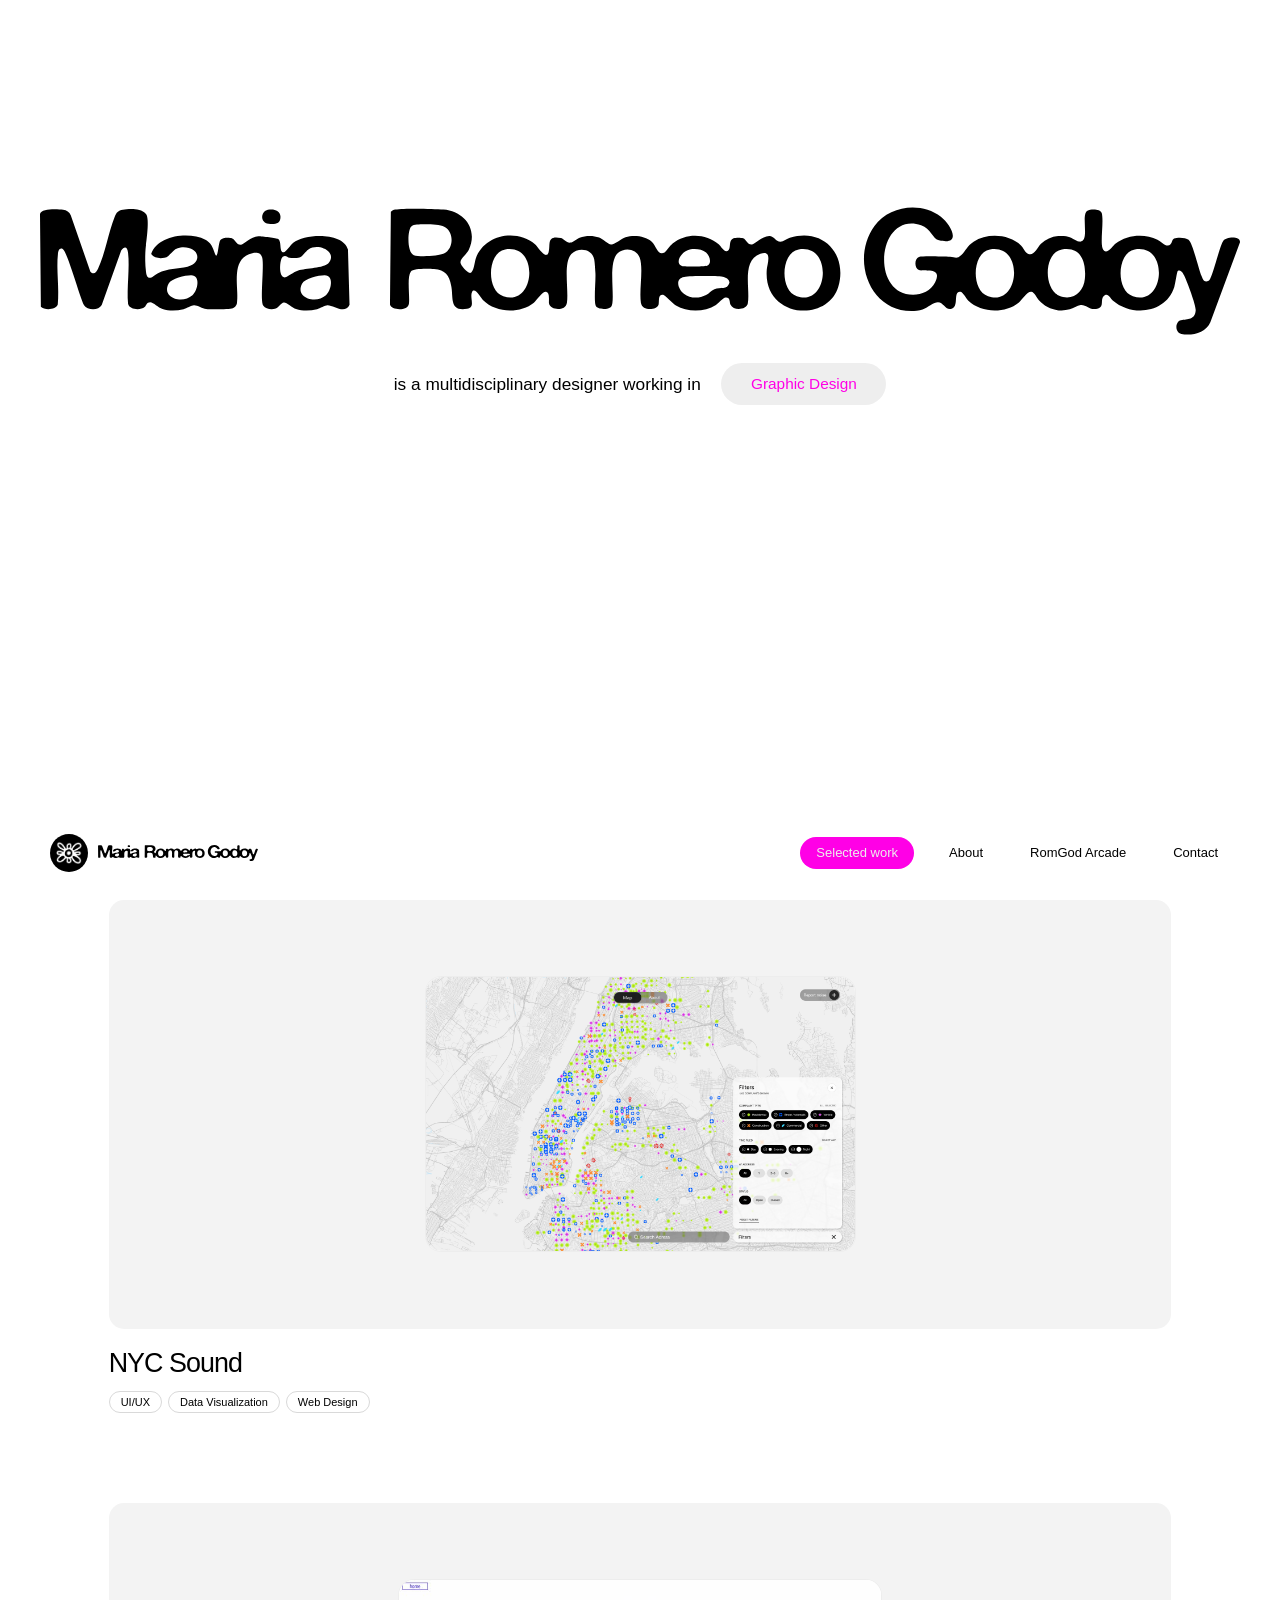
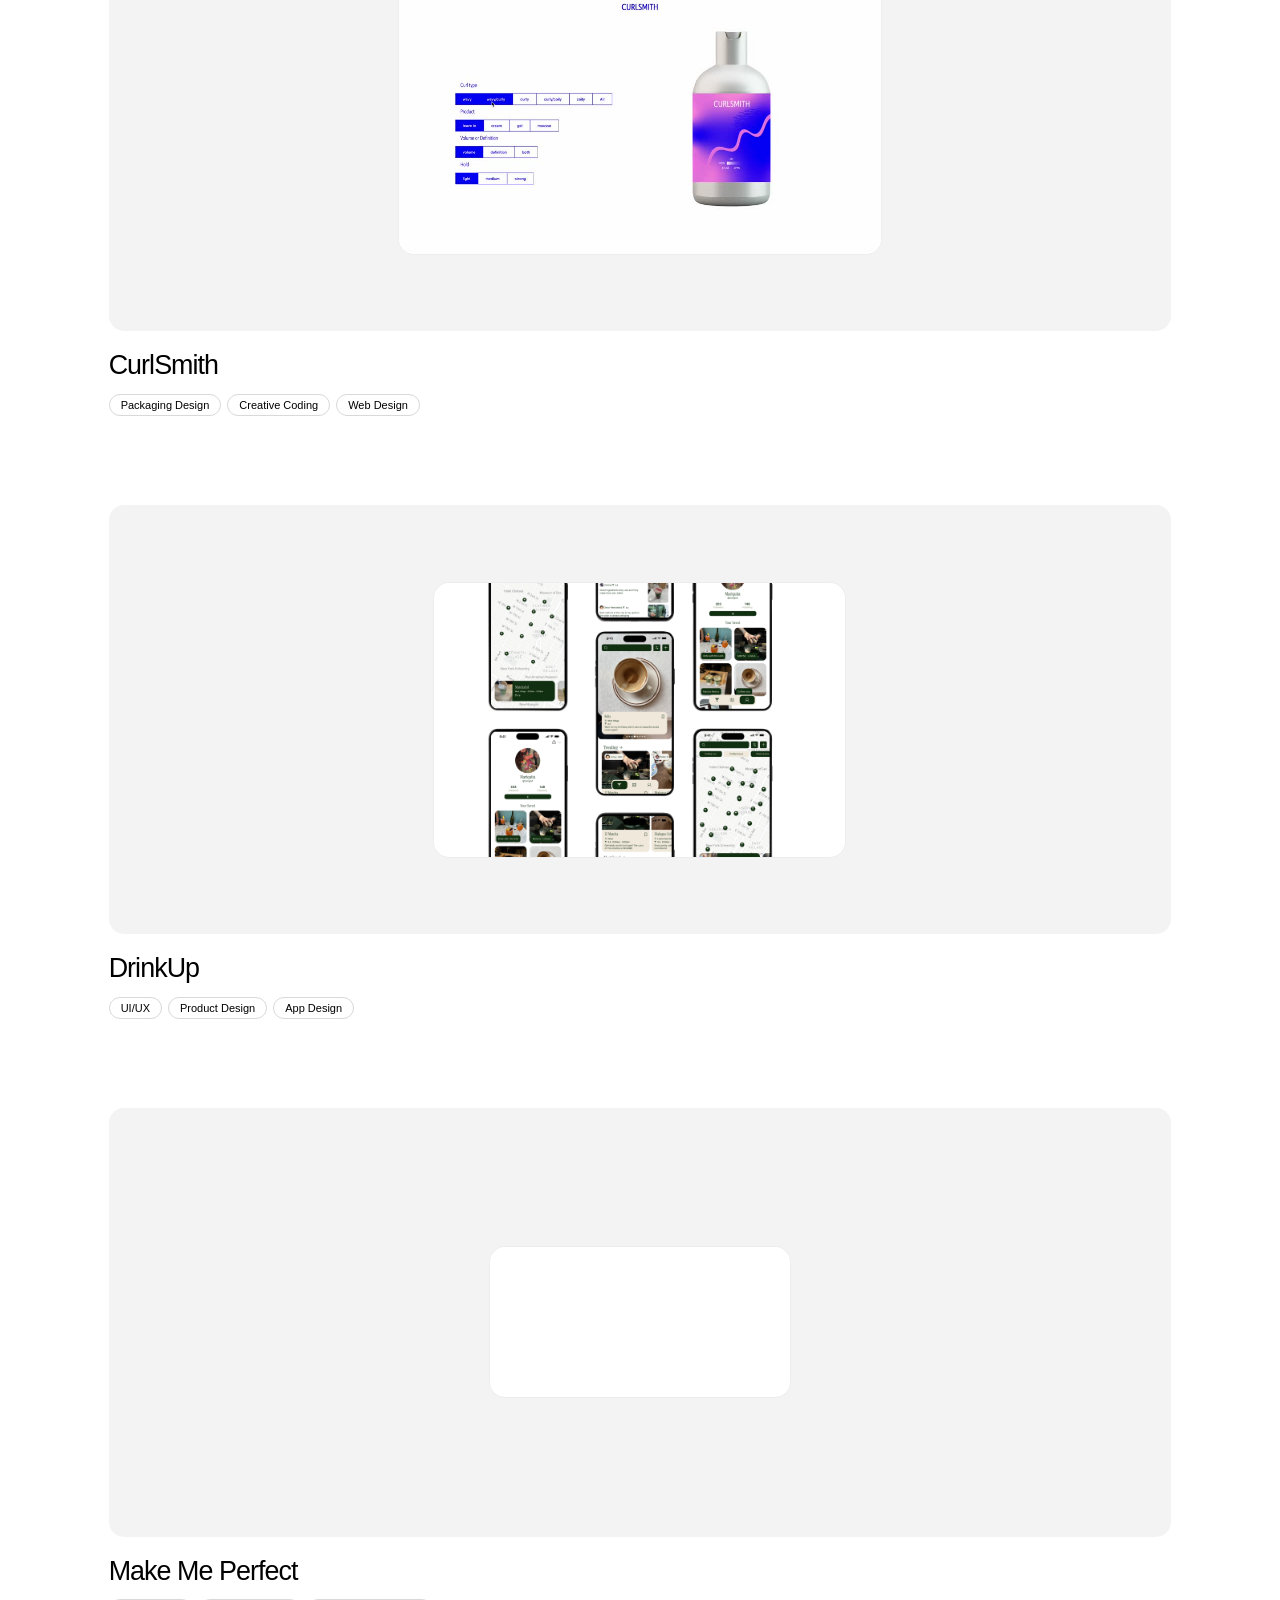
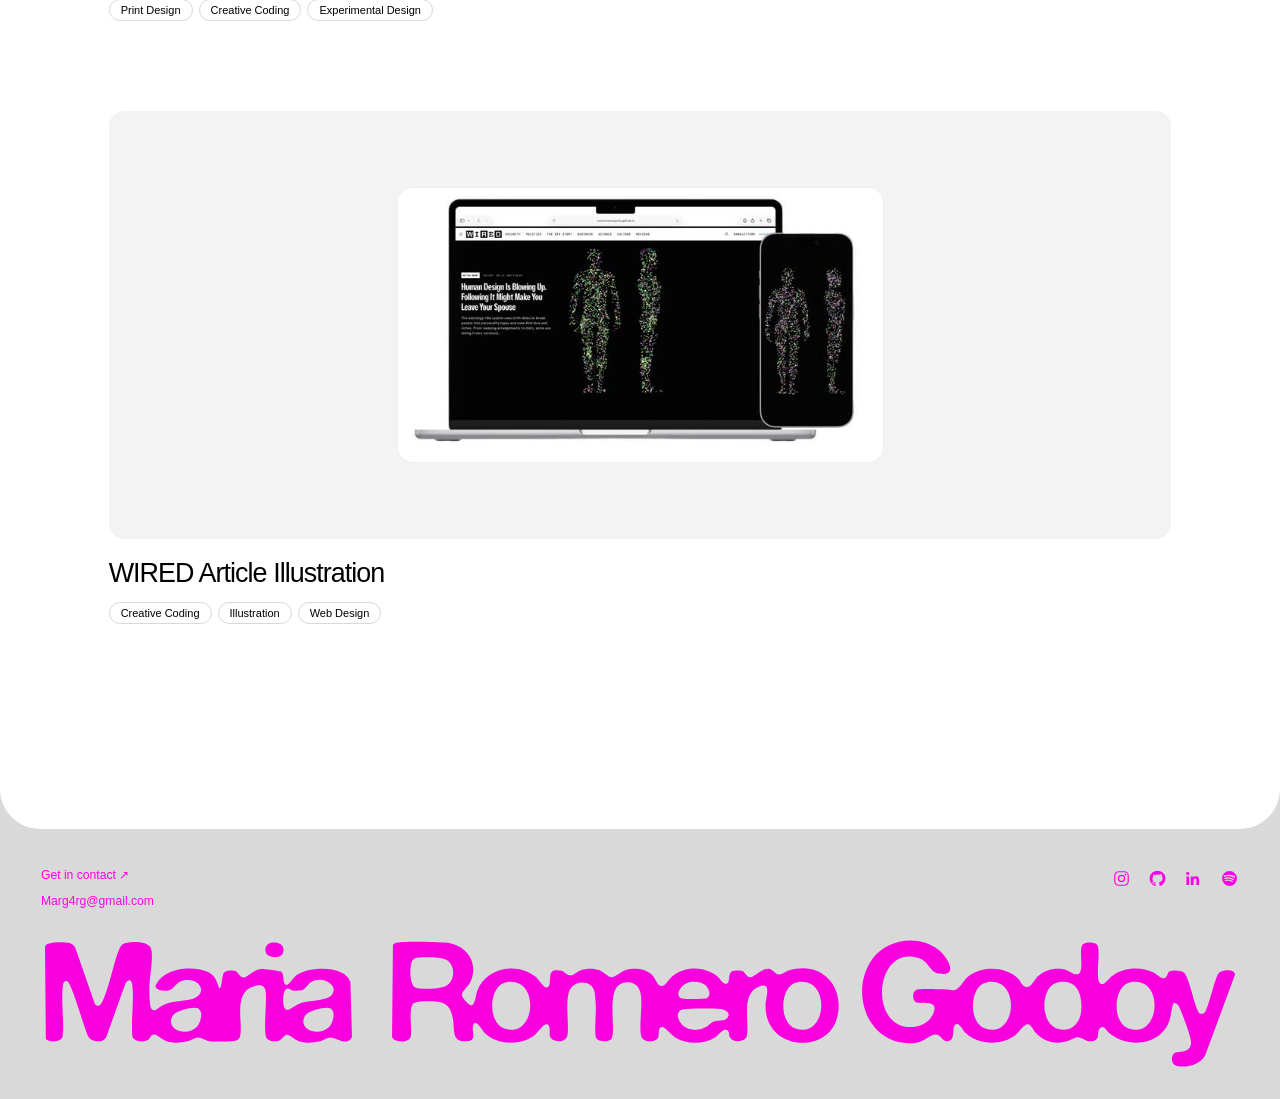
==== commit f82104aa: "push" ====
--- a/index.html
+++ b/index.html
@@ -1,22 +1,16 @@
 <!DOCTYPE html>
 
 <html lang="en">
-  <head>
-    <meta charset="utf-8" />
-    <meta content="width=device-width, initial-scale=1" name="viewport" />
-    <title>Maria Romero Godoy — RomGod</title>
-    <link rel="icon" type="image/png" href="logo.png" />
-    <meta
-      content="Portfolio of Maria Romero Godoy: UI/UX, creative coding, branding, graphic and experimental design."
-      name="description"
-    />
-    <link href="https://fonts.googleapis.com" rel="preconnect" />
-    <link crossorigin="" href="https://fonts.gstatic.com" rel="preconnect" />
-    <link
-      href="https://fonts.googleapis.com/css2?family=IBM+Plex+Sans:wght@400&amp;display=swap"
-      rel="stylesheet"
-    />
-    <style>
+<head>
+<meta charset="utf-8"/>
+<meta content="width=device-width, initial-scale=1" name="viewport"/>
+<title>Maria Romero Godoy — RomGod</title>
+<link href="logo.png" rel="icon" type="image/png"/>
+<meta content="Portfolio of Maria Romero Godoy: UI/UX, creative coding, branding, graphic and experimental design." name="description"/>
+<link href="https://fonts.googleapis.com" rel="preconnect"/>
+<link crossorigin="" href="https://fonts.gstatic.com" rel="preconnect"/>
+<link href="https://fonts.googleapis.com/css2?family=IBM+Plex+Sans:wght@400&amp;display=swap" rel="stylesheet"/>
+<style>
       :root {
         --black: #000;
         --white: #fff;
@@ -1300,7 +1294,7 @@
         }
       }
     </style>
-    <style>
+<style>
       /* RomGod small black dot cursor */
       @media (pointer: fine) {
         html,
@@ -1397,7 +1391,7 @@
         }
       }
     </style>
-    <style>
+<style>
       /* Editorial navigation: screenshot-inspired, left aligned links and name at right */
       .site-header {
         position: sticky !important;
@@ -1513,7 +1507,7 @@
         }
       }
     </style>
-    <style>
+<style>
       /* Smaller, swapped editorial navigation */
       .site-header {
         padding: 12px clamp(20px, 3.7vw, 55px) !important;
@@ -1571,7 +1565,7 @@
         }
       }
     </style>
-    <style>
+<style>
       a.gallery-action {
         display: block;
         color: inherit;
@@ -1582,7 +1576,7 @@
         outline-offset: 5px;
       }
     </style>
-    <style>
+<style>
       .gallery-action[href] {
         display: block;
         text-decoration: none;
@@ -1590,7 +1584,7 @@
         cursor: pointer;
       }
     </style>
-    <style>
+<style>
       /* RomGod streamlined editorial system */
       html,
       body,
@@ -1637,8 +1631,8 @@
         }
       }
     </style>
-    <link href="navigation.css" rel="stylesheet" />
-    <style>
+<link href="navigation.css" rel="stylesheet"/>
+<style>
       /* Homepage identity, adapted from the provided full-screen reference */
       .rg-new-hero {
         position: relative !important;
@@ -1774,7 +1768,7 @@
         }
       }
     </style>
-    <style>
+<style>
       /* Accurate title asset, light introduction, immediate selected work */
       .rg-new-hero {
         min-height: 0 !important;
@@ -1850,7 +1844,7 @@
         }
       }
     </style>
-    <style>
+<style>
       /* Slot-machine pill: paused word with a pixelated diagonal wipe on hover */
       .rg-slot {
         position: relative !important;
@@ -1890,7 +1884,7 @@
         }
       }
     </style>
-    <style>
+<style>
       /* Reliable jet-black custom lettering: never render gray at any scroll position. */
       .rg-display-name,
       .rg-display-name img,
@@ -1986,7 +1980,7 @@
         }
       }
     </style>
-    <style>
+<style>
       /* Original CodePen pizza3 button-container-3 sprite animation (70 frames) */
       .rg-slot {
         position: relative !important;
@@ -2070,9 +2064,9 @@
         }
       }
     </style>
-    <link href="cursor.css" rel="stylesheet" />
-    <link href="mask-button.css" rel="stylesheet" />
-    <style>
+<link href="cursor.css" rel="stylesheet"/>
+<link href="mask-button.css" rel="stylesheet"/>
+<style>
       /* Homepage project gallery: larger imagery, precise project order and backgrounds */
       #work.gallery-grid {
         max-width: 1480px;
@@ -2112,8 +2106,8 @@
         }
       }
     </style>
-    <link href="footer.css?v=romgod-footer-2" rel="stylesheet" />
-    <style id="rg-footer-final-override">
+<link href="footer.css?v=romgod-footer-2" rel="stylesheet"/>
+<style id="rg-footer-final-override">
       /* RomGod shared footer — minimal, no icon containers or link underlines */
       .rg-footer,
       footer.rg-footer {
@@ -2270,7 +2264,7 @@
         }
       }
     </style>
-    <style>
+<style>
       /* Center the homepage opening title without modifying the work grid */
       .rg-new-hero .rg-display-name {
         text-align: center !important;
@@ -2284,8 +2278,8 @@
         max-width: 100% !important;
       }
     </style>
-    <link href="consistent-margins.css" rel="stylesheet" />
-    <style>
+<link href="consistent-margins.css" rel="stylesheet"/>
+<style>
       /* Ensure the contact arrow renders as a plain text glyph on iOS. */
       .rg-contact-link .contact-text-arrow {
         font-family: Arial, Helvetica, sans-serif !important;
@@ -2294,8 +2288,7 @@
         display: inline;
       }
     </style>
-
-    <style>
+<style>
       /* Refined Works hover: bottom-right glass slider + subtle blur */
       #work .gallery-thumbnail {
         position: relative;
@@ -2418,8 +2411,7 @@
         }
       }
     </style>
-
-    <style>
+<style>
       /* WORKS / compact slider in the center of each image */
       #work .gallery-thumbnail {
         position: relative;
@@ -2551,8 +2543,7 @@
         }
       }
     </style>
-
-    <style>
+<style>
       /* Clear, sharp Read More control; preserve gentle image hover blur. */
       #work .readmore-slider,
       #work .readmore-slider.is-complete {
@@ -2582,8 +2573,7 @@
         z-index: 5 !important;
       }
     </style>
-
-    <style id="rg-center-out-entrance">
+<style id="rg-center-out-entrance">
       /*
        * Motion-only cover update, based on the supplied recordings:
        * the existing black wordmark reveals out from its center.
@@ -2626,8 +2616,7 @@
         }
       }
     </style>
-
-    <style id="rg-reference-motion-v2">
+<style id="rg-reference-motion-v2">
       /* Pure motion. No new colors, assets, typography, or background treatments. */
       body.rg-choreography .site-header {
         position: fixed !important;
@@ -2690,8 +2679,7 @@
         }
       }
     </style>
-
-    <style id="romgod-editorial-system-2026">
+<style id="romgod-editorial-system-2026">
       /* COLOR SYSTEM
    #FFFFFF canvas and typography inversion; #000000 type, navigation and controls;
    #EEEEEE project presentation stages; #D9D9D9 quiet dividers and metadata;
@@ -2877,8 +2865,7 @@
         }
       }
     </style>
-
-    <style id="rg-color-existing-elements-only">
+<style id="rg-color-existing-elements-only">
       /* Accent system: blue only on existing functional text and controls. */
       :root {
         --rg-blue: #ff00e6;
@@ -2927,8 +2914,7 @@
         }
       }
     </style>
-
-    <style id="rg-palette-controls-final">
+<style id="rg-palette-controls-final">
       /* Color rules: existing elements only; blue text, gray selection, never blue navigation fills. */
       :root {
         --rg-blue: #ff00e6;
@@ -3037,8 +3023,7 @@
         }
       }
     </style>
-
-    <style id="rg-requested-restorations-2026">
+<style id="rg-requested-restorations-2026">
       /* 1. Large hero name, with exact existing SVG, center-out reveal untouched. */
       body.rg-choreography .rg-new-hero {
         padding-inline: 8px !important;
@@ -3194,8 +3179,7 @@
         }
       }
     </style>
-
-    <style id="rg-final-footer-and-stage">
+<style id="rg-final-footer-and-stage">
       /* Final focused update: blue footer and larger project artwork. */
       :root {
         --rg-blue: #ff00e6;
@@ -3287,8 +3271,7 @@
         }
       }
     </style>
-
-    <style id="rg-layout-corrections-nov9">
+<style id="rg-layout-corrections-nov9">
       /* Use the footer blue behind the rounded white sheet: no black seam. */
       html,
       body {
@@ -3427,8 +3410,7 @@
         }
       }
     </style>
-
-    <style id="rg-pink-cursor-override">
+<style id="rg-pink-cursor-override">
       /* Pink cursor dot, original size and behavior preserved. */
       .cursor-dot {
         background-color: #ff00e6 !important;
@@ -3450,8 +3432,7 @@
         }
       }
     </style>
-
-    <style id="rg-targeted-layout-fixes-2026-11-09">
+<style id="rg-targeted-layout-fixes-2026-11-09">
       /* Make the stage more proportional; do not stretch the actual artwork. */
       html body #work.gallery-grid {
         width: 100% !important;
@@ -3561,8 +3542,7 @@
         }
       }
     </style>
-
-    <style id="rg-wordmark-equal-and-slot-restoration">
+<style id="rg-wordmark-equal-and-slot-restoration">
       /* Same EXACT horizontal sizing rule for the hero and footer wordmark. */
       :root {
         --rg-wordmark-gutter: clamp(24px, 3.2vw, 66px);
@@ -3667,8 +3647,7 @@
         }
       }
     </style>
-
-    <style id="rg-nov09-precise-refinements">
+<style id="rg-nov09-precise-refinements">
       /* Footer: darker of the existing two grays, with pink lettering/icons. */
       html,
       body {
@@ -3802,8 +3781,7 @@
         }
       }
     </style>
-
-    <style id="rg-hero-actual-size-fix">
+<style id="rg-hero-actual-size-fix">
       /* Deliberately enlarge the actual SVG, rather than its container only.
    Center the overflow symmetrically so the lettering is visibly bigger. */
       html body.rg-choreography .rg-new-hero .rg-display-name {
@@ -3875,8 +3853,7 @@
         }
       }
     </style>
-
-    <style id="rg-restore-ink-splash-click">
+<style id="rg-restore-ink-splash-click">
       /* Restores original 70-frame organic ink wipe from the supplied recording.
      Uses the same original mask sprite, not a plain rectangular reveal. */
       html body .rg-new-hero .rg-slot .rg-ink-overlay {
@@ -3945,8 +3922,7 @@
         }
       }
     </style>
-
-    <style id="rg-cursor-pink-everywhere-final">
+<style id="rg-cursor-pink-everywhere-final">
       /* One cursor on every part of the page, regardless of hover state. */
       @media (pointer: fine) {
         :root,
@@ -3973,8 +3949,7 @@
         opacity: 1 !important;
       }
     </style>
-
-    <style id="rg-tinywins-inspired-project-stages">
+<style id="rg-tinywins-inspired-project-stages">
       /* Reference-inspired hierarchy: a soft gray, generous outer stage and a
      single centered project preview. No stretched white inner rectangle. */
       html body #work.gallery-grid {
@@ -4103,230 +4078,111 @@
         }
       }
     </style>
-  </head>
-  <body>
-    <!-- Reusable flower icon (swap for assets/icon.svg if you prefer your exact file) -->
-    <svg aria-hidden="true" height="0" style="position: absolute" width="0">
-      <symbol id="flower" viewbox="0 0 100 100">
-        <g
-          fill="none"
-          stroke="currentColor"
-          stroke-linejoin="round"
-          stroke-width="7"
-        >
-          <ellipse cx="50" cy="50" rx="15" ry="14"></ellipse>
-          <ellipse
-            cx="22"
-            cy="24"
-            rx="9"
-            ry="16"
-            transform="rotate(-35 22 24)"
-          ></ellipse>
-          <ellipse cx="50" cy="15" rx="6" ry="10"></ellipse>
-          <ellipse
-            cx="78"
-            cy="24"
-            rx="9"
-            ry="16"
-            transform="rotate(35 78 24)"
-          ></ellipse>
-          <ellipse cx="14" cy="50" rx="10" ry="6"></ellipse>
-          <ellipse cx="86" cy="50" rx="10" ry="6"></ellipse>
-          <ellipse
-            cx="22"
-            cy="77"
-            rx="9"
-            ry="16"
-            transform="rotate(35 22 77)"
-          ></ellipse>
-          <ellipse cx="50" cy="86" rx="6" ry="10"></ellipse>
-          <ellipse
-            cx="78"
-            cy="77"
-            rx="9"
-            ry="16"
-            transform="rotate(-35 78 77)"
-          ></ellipse>
-        </g>
-        <circle cx="50" cy="50" fill="currentColor" r="6"></circle>
-      </symbol>
-    </svg>
-    <div class="sheet">
-      <header class="site-header">
-        <div class="header-signature">
-          <a aria-label="RomGod home" class="brand" href="index.html"
-            ><img alt="RomGod flower" src="romgod-flower.png" /></a
-          ><span class="header-name"
-            ><img
-              alt="Maria Romero Godoy"
-              class="rg-nav-logo"
-              src="romgod-name.svg"
-          /></span>
-        </div>
-        <nav aria-label="Main navigation" class="nav">
-          <a aria-current="page" href="index.html#work">Selected work</a
-          ><a href="about.html">About</a><a href="arcade.html">RomGod Arcade</a
-          ><a href="mailto:Marg4rg@gmail.com">Contact</a>
-        </nav>
-      </header>
-      <main id="top">
-        <section class="hero rg-new-hero" id="about">
-          <div class="rg-hero-content">
-            <h1 class="rg-display-name" id="rg-display-name">
-              <img
-                alt="Maria Romero Godoy"
-                class="rg-big-logo"
-                src="romgod-name.svg"
-              />
-            </h1>
-            <div class="rg-hero-sub">
-              <p class="rg-lead">is a multidisciplinary designer working in</p>
-              <span aria-label="Design disciplines" class="rg-slot"
-                ><span aria-live="off" class="rg-slot-text">Graphic Design</span
-                ><span aria-hidden="true" class="rg-ink-overlay"
-                  ><span class="rg-ink-text">Graphic Design</span></span
-                ></span
-              >
-            </div>
-          </div>
-        </section>
-        <section aria-label="Selected work" class="gallery-grid" id="work">
-          <article class="gallery-item">
-            <a class="gallery-action" href="drinkup.html"
-              ><div class="gallery-thumbnail rg-white-backdrop">
-                <img alt="DrinkUp project preview" src="assets/drinkup.png" />
-                <div class="gallery-overlay">
-                  <span class="readmore-cta" aria-hidden="true"
-                    ><span class="rg-readmore-window"
-                      ><span class="rg-readmore-track"
-                        ><span>Read More</span><span>Read More</span
-                        ><span>Read More</span><span>Read More</span></span
-                      ></span
-                    ></span
-                  >
-                </div>
-              </div>
-              <h2 class="gallery-name">DrinkUp</h2>
-              <ul class="gallery-chips">
-                <li>UI/UX</li>
-                <li>Product Design</li>
-                <li>App Design</li>
-              </ul></a
-            >
-          </article>
-          <article class="gallery-item">
-            <a
-              aria-label="View Curlsmith case study"
-              class="gallery-action"
-              href="curlsmith.html"
-              ><div class="gallery-thumbnail rg-white-backdrop">
-                <video
-                  aria-label="CurlSmith video preview"
-                  autoplay=""
-                  loop=""
-                  muted=""
-                  playsinline
-                  webkit-playsinline
-                  poster="assets/curlsmith-poster.jpg"
-                  preload="auto"
-                >
-                  <source src="assets/curlsmith.mp4" type="video/mp4" />
-                </video>
-                <div class="gallery-overlay">
-                  <span class="readmore-cta" aria-hidden="true"
-                    ><span class="rg-readmore-window"
-                      ><span class="rg-readmore-track"
-                        ><span>Read More</span><span>Read More</span
-                        ><span>Read More</span><span>Read More</span></span
-                      ></span
-                    ></span
-                  >
-                </div>
-              </div>
-              <h2 class="gallery-name">CurlSmith</h2>
-              <ul class="gallery-chips">
-                <li>Packaging Design</li>
-                <li>Creative Coding</li>
-                <li>Web Design</li>
-              </ul></a
-            >
-          </article>
-          <article class="gallery-item">
-            <a
-              aria-label="View WIRED Article Illustration case study"
-              class="gallery-action"
-              href="illustration.html"
-              ><div class="gallery-thumbnail rg-white-backdrop">
-                <video
-                  aria-label="Looping preview of the WIRED Human Design illustration"
-                  autoplay=""
-                  loop=""
-                  muted=""
-                  playsinline
-                  webkit-playsinline
-                  poster="assets/illustration-poster.jpg"
-                  preload="metadata"
-                >
-                  <source
-                    src="assets/illustration-cover.mp4"
-                    type="video/mp4"
-                  />
-                </video>
-                <div class="gallery-overlay">
-                  <span class="readmore-cta" aria-hidden="true"
-                    ><span class="rg-readmore-window"
-                      ><span class="rg-readmore-track"
-                        ><span>Read More</span><span>Read More</span
-                        ><span>Read More</span><span>Read More</span></span
-                      ></span
-                    ></span
-                  >
-                </div>
-              </div>
-              <h2 class="gallery-name">WIRED Article Illustration</h2>
-              <ul class="gallery-chips">
-                <li>Creative Coding</li>
-                <li>Illustration</li>
-                <li>Web Design</li>
-              </ul></a
-            >
-          </article>
-          <article class="gallery-item">
-            <a class="gallery-action" href="make-me-perfect.html"
-              ><div class="gallery-thumbnail rg-black-backdrop">
-                <video
-                  aria-label="Make Me Perfect experimental book animation"
-                  src="assets/make-me-perfect-new-video.mp4"
-                  autoplay
-                  muted
-                  loop
-                  playsinline
-                  webkit-playsinline
-                  preload="metadata"
-                ></video>
-                <div class="gallery-overlay">
-                  <span class="readmore-cta" aria-hidden="true"
-                    ><span class="rg-readmore-window"
-                      ><span class="rg-readmore-track"
-                        ><span>Read More</span><span>Read More</span
-                        ><span>Read More</span><span>Read More</span></span
-                      ></span
-                    ></span
-                  >
-                </div>
-              </div>
-              <h2 class="gallery-name">Make Me Perfect</h2>
-              <ul class="gallery-chips">
-                <li>Print Design</li>
-                <li>Creative Coding</li>
-                <li>Experimental Design</li>
-              </ul></a
-            >
-          </article>
-        </section>
-      </main>
-    </div>
-    <script>
+</head>
+<body>
+<!-- Reusable flower icon (swap for assets/icon.svg if you prefer your exact file) -->
+<svg aria-hidden="true" height="0" style="position: absolute" width="0">
+<symbol id="flower" viewbox="0 0 100 100">
+<g fill="none" stroke="currentColor" stroke-linejoin="round" stroke-width="7">
+<ellipse cx="50" cy="50" rx="15" ry="14"></ellipse>
+<ellipse cx="22" cy="24" rx="9" ry="16" transform="rotate(-35 22 24)"></ellipse>
+<ellipse cx="50" cy="15" rx="6" ry="10"></ellipse>
+<ellipse cx="78" cy="24" rx="9" ry="16" transform="rotate(35 78 24)"></ellipse>
+<ellipse cx="14" cy="50" rx="10" ry="6"></ellipse>
+<ellipse cx="86" cy="50" rx="10" ry="6"></ellipse>
+<ellipse cx="22" cy="77" rx="9" ry="16" transform="rotate(35 22 77)"></ellipse>
+<ellipse cx="50" cy="86" rx="6" ry="10"></ellipse>
+<ellipse cx="78" cy="77" rx="9" ry="16" transform="rotate(-35 78 77)"></ellipse>
+</g>
+<circle cx="50" cy="50" fill="currentColor" r="6"></circle>
+</symbol>
+</svg>
+<div class="sheet">
+<header class="site-header">
+<div class="header-signature">
+<a aria-label="RomGod home" class="brand" href="index.html"><img alt="RomGod flower" src="romgod-flower.png"/></a><span class="header-name"><img alt="Maria Romero Godoy" class="rg-nav-logo" src="romgod-name.svg"/></span>
+</div>
+<nav aria-label="Main navigation" class="nav">
+<a aria-current="page" href="index.html#work">Selected work</a><a href="about.html">About</a><a href="arcade.html">RomGod Arcade</a><a href="mailto:Marg4rg@gmail.com">Contact</a>
+</nav>
+</header>
+<main id="top">
+<section class="hero rg-new-hero" id="about">
+<div class="rg-hero-content">
+<h1 class="rg-display-name" id="rg-display-name">
+<img alt="Maria Romero Godoy" class="rg-big-logo" src="romgod-name.svg"/>
+</h1>
+<div class="rg-hero-sub">
+<p class="rg-lead">is a multidisciplinary designer working in</p>
+<span aria-label="Design disciplines" class="rg-slot"><span aria-live="off" class="rg-slot-text">Graphic Design</span><span aria-hidden="true" class="rg-ink-overlay"><span class="rg-ink-text">Graphic Design</span></span></span>
+</div>
+</div>
+</section>
+<section aria-label="Selected work" class="gallery-grid" id="work">
+
+
+
+
+<article class="gallery-item"><a aria-label="View NYC Sound case study" class="gallery-action" href="nyc-sound.html"><div class="gallery-thumbnail rg-white-backdrop"><img alt="NYC Sound project preview: color and shape-coded noise complaints on a New York City map" src="assets/Prediction-1.png"/><div class="gallery-overlay"><span aria-hidden="true" class="readmore-cta"><span class="rg-readmore-window"><span class="rg-readmore-track"><span>Read More</span><span>Read More</span><span>Read More</span><span>Read More</span></span></span></span></div></div><h2 class="gallery-name">NYC Sound</h2><ul class="gallery-chips"><li>UI/UX</li><li>Data Visualization</li><li>Web Design</li></ul></a></article><article class="gallery-item">
+<a aria-label="View Curlsmith case study" class="gallery-action" href="curlsmith.html"><div class="gallery-thumbnail rg-white-backdrop">
+<video aria-label="CurlSmith video preview" autoplay="" loop="" muted="" playsinline="" poster="assets/curlsmith-poster.jpg" preload="auto" webkit-playsinline="">
+<source src="assets/curlsmith.mp4" type="video/mp4"/>
+</video>
+<div class="gallery-overlay">
+<span aria-hidden="true" class="readmore-cta"><span class="rg-readmore-window"><span class="rg-readmore-track"><span>Read More</span><span>Read More</span><span>Read More</span><span>Read More</span></span></span></span>
+</div>
+</div>
+<h2 class="gallery-name">CurlSmith</h2>
+<ul class="gallery-chips">
+<li>Packaging Design</li>
+<li>Creative Coding</li>
+<li>Web Design</li>
+</ul></a>
+</article><article class="gallery-item">
+<a class="gallery-action" href="drinkup.html"><div class="gallery-thumbnail rg-white-backdrop">
+<img alt="DrinkUp project preview" src="assets/drinkup.png"/>
+<div class="gallery-overlay">
+<span aria-hidden="true" class="readmore-cta"><span class="rg-readmore-window"><span class="rg-readmore-track"><span>Read More</span><span>Read More</span><span>Read More</span><span>Read More</span></span></span></span>
+</div>
+</div>
+<h2 class="gallery-name">DrinkUp</h2>
+<ul class="gallery-chips">
+<li>UI/UX</li>
+<li>Product Design</li>
+<li>App Design</li>
+</ul></a>
+</article><article class="gallery-item">
+<a class="gallery-action" href="make-me-perfect.html"><div class="gallery-thumbnail rg-black-backdrop">
+<video aria-label="Make Me Perfect experimental book animation" autoplay="" loop="" muted="" playsinline="" preload="metadata" src="assets/make-me-perfect-new-video.mp4" webkit-playsinline=""></video>
+<div class="gallery-overlay">
+<span aria-hidden="true" class="readmore-cta"><span class="rg-readmore-window"><span class="rg-readmore-track"><span>Read More</span><span>Read More</span><span>Read More</span><span>Read More</span></span></span></span>
+</div>
+</div>
+<h2 class="gallery-name">Make Me Perfect</h2>
+<ul class="gallery-chips">
+<li>Print Design</li>
+<li>Creative Coding</li>
+<li>Experimental Design</li>
+</ul></a>
+</article><article class="gallery-item">
+<a aria-label="View WIRED Article Illustration case study" class="gallery-action" href="illustration.html"><div class="gallery-thumbnail rg-white-backdrop">
+<video aria-label="Looping preview of the WIRED Human Design illustration" autoplay="" loop="" muted="" playsinline="" poster="assets/illustration-poster.jpg" preload="metadata" webkit-playsinline="">
+<source src="assets/illustration-cover.mp4" type="video/mp4"/>
+</video>
+<div class="gallery-overlay">
+<span aria-hidden="true" class="readmore-cta"><span class="rg-readmore-window"><span class="rg-readmore-track"><span>Read More</span><span>Read More</span><span>Read More</span><span>Read More</span></span></span></span>
+</div>
+</div>
+<h2 class="gallery-name">WIRED Article Illustration</h2>
+<ul class="gallery-chips">
+<li>Creative Coding</li>
+<li>Illustration</li>
+<li>Web Design</li>
+</ul></a>
+</article></section>
+</main>
+</div>
+<script>
       document.querySelectorAll("button.gallery-action").forEach((button) => {
         button.addEventListener("click", () => {
           const panel = document.getElementById(
@@ -4339,7 +4195,7 @@
         });
       });
     </script>
-    <script>
+<script>
       (() => {
         const el = document.querySelector(".rg-slot-text");
         const slot = document.querySelector(".rg-slot");
@@ -4455,7 +4311,7 @@
         updateScrollChoreography();
       })();
     </script>
-    <script>
+<script>
       // Keep project previews playing inline and looping on mobile browsers.
       (() => {
         const previews = document.querySelectorAll(".gallery-thumbnail video");
@@ -4502,104 +4358,31 @@
         );
       })();
     </script>
-    <footer class="rg-footer">
-      <div class="rg-footer-top">
-        <div class="rg-footer-contact">
-          <a class="rg-contact-link" href="mailto:Marg4rg@gmail.com"
-            >Get in contact
-            <span class="contact-text-arrow" aria-hidden="true"
-              >&#8599;&#65038;</span
-            ></a
-          >
-          <a class="rg-email-link" href="mailto:Marg4rg@gmail.com"
-            >Marg4rg@gmail.com</a
-          >
-        </div>
-        <div aria-label="Social profiles" class="rg-footer-social">
-          <a
-            aria-label="Instagram"
-            href="https://www.instagram.com/romgod.designs/"
-            target="_blank"
-            rel="noopener noreferrer"
-            ><svg
-              aria-hidden="true"
-              viewBox="0 0 24 24"
-              fill="currentColor"
-              xmlns="http://www.w3.org/2000/svg"
-            >
-              <rect
-                x="2.5"
-                y="2.5"
-                width="19"
-                height="19"
-                rx="5.5"
-                fill="none"
-                stroke="currentColor"
-                stroke-width="1.65"
-              />
-              <circle
-                cx="12"
-                cy="12"
-                r="4.3"
-                fill="none"
-                stroke="currentColor"
-                stroke-width="1.65"
-              />
-              <circle cx="17.6" cy="6.5" r="1.25" /></svg
-          ></a>
-          <a
-            aria-label="GitHub"
-            href="https://github.com/mariaromerogodoy"
-            target="_blank"
-            rel="noopener noreferrer"
-            ><svg
-              aria-hidden="true"
-              viewBox="0 0 24 24"
-              fill="currentColor"
-              xmlns="http://www.w3.org/2000/svg"
-            >
-              <path
-                d="M12 .9a11.1 11.1 0 0 0-3.51 21.64c.56.1.76-.24.76-.53v-2.12c-3.1.67-3.76-1.32-3.76-1.32-.5-1.28-1.24-1.62-1.24-1.62-1.01-.69.08-.68.08-.68 1.12.08 1.7 1.15 1.7 1.15 1 .1.98 2.5 3.23 1.8.1-.73.39-1.23.71-1.52-2.48-.28-5.08-1.24-5.08-5.5 0-1.22.44-2.22 1.14-3-.12-.28-.49-1.42.11-2.96 0 0 .94-.3 3.06 1.14A10.7 10.7 0 0 1 12 6.3c.95 0 1.9.13 2.8.38 2.12-1.44 3.06-1.14 3.06-1.14.6 1.54.23 2.68.11 2.96.71.78 1.14 1.78 1.14 3 0 4.27-2.6 5.22-5.09 5.5.4.35.76 1.03.76 2.08v2.93c0 .29.2.64.77.53A11.1 11.1 0 0 0 12 .9Z"
-              /></svg
-          ></a>
-          <a
-            aria-label="LinkedIn"
-            href="https://www.linkedin.com/in/mariaromgod"
-            target="_blank"
-            rel="noopener noreferrer"
-            ><svg
-              aria-hidden="true"
-              viewBox="0 0 24 24"
-              fill="currentColor"
-              xmlns="http://www.w3.org/2000/svg"
-            >
-              <path
-                d="M3.9 2.5a2.3 2.3 0 1 0 0 4.6 2.3 2.3 0 0 0 0-4.6ZM2 9h3.8v12H2V9Zm6.1 0h3.65v1.64h.05A4 4 0 0 1 15.4 8.7c3.84 0 4.55 2.53 4.55 5.81V21h-3.8v-5.75c0-1.37-.03-3.13-1.91-3.13-1.91 0-2.2 1.5-2.2 3.04V21H8.1V9Z"
-              /></svg
-          ></a>
-          <a
-            aria-label="Spotify"
-            href="https://open.spotify.com/user/4rlfytwvic0ai12sfbmx7o3oh?si=44ad739174264706"
-            target="_blank"
-            rel="noopener noreferrer"
-            ><svg
-              aria-hidden="true"
-              viewBox="0 0 24 24"
-              fill="currentColor"
-              xmlns="http://www.w3.org/2000/svg"
-            >
-              <path
-                d="M12 1.5a10.5 10.5 0 1 0 0 21 10.5 10.5 0 0 0 0-21Zm4.8 15.1a.7.7 0 0 1-.96.23c-2.6-1.59-5.87-1.95-9.71-1.07a.7.7 0 0 1-.31-1.37c4.22-.97 7.84-.55 10.76 1.23a.7.7 0 0 1 .22.97Zm1.28-2.86a.88.88 0 0 1-1.2.28c-2.98-1.83-7.52-2.36-11.04-1.29a.88.88 0 0 1-.51-1.68c4.03-1.22 9.06-.63 12.46 1.45.41.25.54.79.29 1.24Zm.11-2.98c-3.57-2.12-9.45-2.31-12.85-1.28a1.05 1.05 0 0 1-.61-2.01c3.9-1.18 10.43-.95 14.54 1.49a1.05 1.05 0 1 1-1.08 1.8Z"
-              /></svg
-          ></a>
-        </div>
-      </div>
-      <div class="rg-footer-name">
-        <img alt="Maria Romero Godoy" src="romgod-name.svg" />
-      </div>
-    </footer>
-
-    <script>
+<footer class="rg-footer">
+<div class="rg-footer-top">
+<div class="rg-footer-contact">
+<a class="rg-contact-link" href="mailto:Marg4rg@gmail.com">Get in contact
+            <span aria-hidden="true" class="contact-text-arrow">↗︎</span></a>
+<a class="rg-email-link" href="mailto:Marg4rg@gmail.com">Marg4rg@gmail.com</a>
+</div>
+<div aria-label="Social profiles" class="rg-footer-social">
+<a aria-label="Instagram" href="https://www.instagram.com/romgod.designs/" rel="noopener noreferrer" target="_blank"><svg aria-hidden="true" fill="currentColor" viewbox="0 0 24 24" xmlns="http://www.w3.org/2000/svg">
+<rect fill="none" height="19" rx="5.5" stroke="currentColor" stroke-width="1.65" width="19" x="2.5" y="2.5"></rect>
+<circle cx="12" cy="12" fill="none" r="4.3" stroke="currentColor" stroke-width="1.65"></circle>
+<circle cx="17.6" cy="6.5" r="1.25"></circle></svg></a>
+<a aria-label="GitHub" href="https://github.com/mariaromerogodoy" rel="noopener noreferrer" target="_blank"><svg aria-hidden="true" fill="currentColor" viewbox="0 0 24 24" xmlns="http://www.w3.org/2000/svg">
+<path d="M12 .9a11.1 11.1 0 0 0-3.51 21.64c.56.1.76-.24.76-.53v-2.12c-3.1.67-3.76-1.32-3.76-1.32-.5-1.28-1.24-1.62-1.24-1.62-1.01-.69.08-.68.08-.68 1.12.08 1.7 1.15 1.7 1.15 1 .1.98 2.5 3.23 1.8.1-.73.39-1.23.71-1.52-2.48-.28-5.08-1.24-5.08-5.5 0-1.22.44-2.22 1.14-3-.12-.28-.49-1.42.11-2.96 0 0 .94-.3 3.06 1.14A10.7 10.7 0 0 1 12 6.3c.95 0 1.9.13 2.8.38 2.12-1.44 3.06-1.14 3.06-1.14.6 1.54.23 2.68.11 2.96.71.78 1.14 1.78 1.14 3 0 4.27-2.6 5.22-5.09 5.5.4.35.76 1.03.76 2.08v2.93c0 .29.2.64.77.53A11.1 11.1 0 0 0 12 .9Z"></path></svg></a>
+<a aria-label="LinkedIn" href="https://www.linkedin.com/in/mariaromgod" rel="noopener noreferrer" target="_blank"><svg aria-hidden="true" fill="currentColor" viewbox="0 0 24 24" xmlns="http://www.w3.org/2000/svg">
+<path d="M3.9 2.5a2.3 2.3 0 1 0 0 4.6 2.3 2.3 0 0 0 0-4.6ZM2 9h3.8v12H2V9Zm6.1 0h3.65v1.64h.05A4 4 0 0 1 15.4 8.7c3.84 0 4.55 2.53 4.55 5.81V21h-3.8v-5.75c0-1.37-.03-3.13-1.91-3.13-1.91 0-2.2 1.5-2.2 3.04V21H8.1V9Z"></path></svg></a>
+<a aria-label="Spotify" href="https://open.spotify.com/user/4rlfytwvic0ai12sfbmx7o3oh?si=44ad739174264706" rel="noopener noreferrer" target="_blank"><svg aria-hidden="true" fill="currentColor" viewbox="0 0 24 24" xmlns="http://www.w3.org/2000/svg">
+<path d="M12 1.5a10.5 10.5 0 1 0 0 21 10.5 10.5 0 0 0 0-21Zm4.8 15.1a.7.7 0 0 1-.96.23c-2.6-1.59-5.87-1.95-9.71-1.07a.7.7 0 0 1-.31-1.37c4.22-.97 7.84-.55 10.76 1.23a.7.7 0 0 1 .22.97Zm1.28-2.86a.88.88 0 0 1-1.2.28c-2.98-1.83-7.52-2.36-11.04-1.29a.88.88 0 0 1-.51-1.68c4.03-1.22 9.06-.63 12.46 1.45.41.25.54.79.29 1.24Zm.11-2.98c-3.57-2.12-9.45-2.31-12.85-1.28a1.05 1.05 0 0 1-.61-2.01c3.9-1.18 10.43-.95 14.54 1.49a1.05 1.05 0 1 1-1.08 1.8Z"></path></svg></a>
+</div>
+</div>
+<div class="rg-footer-name">
+<img alt="Maria Romero Godoy" src="romgod-name.svg"/>
+</div>
+</footer>
+<script>
       // Drag the handle to the right to open the existing project page.
       document.querySelectorAll(".readmore-slider").forEach((slider) => {
         const thumb = slider.querySelector(".readmore-slider-thumb");
@@ -4673,8 +4456,7 @@
         });
       });
     </script>
-
-    <script id="rg-image-click-blur-only">
+<script id="rg-image-click-blur-only">
       (() => {
         document.querySelectorAll("#work .gallery-action").forEach((link) => {
           const stage = link.querySelector(".gallery-thumbnail");
@@ -4709,5 +4491,5 @@
         });
       })();
     </script>
-  </body>
+</body>
 </html>
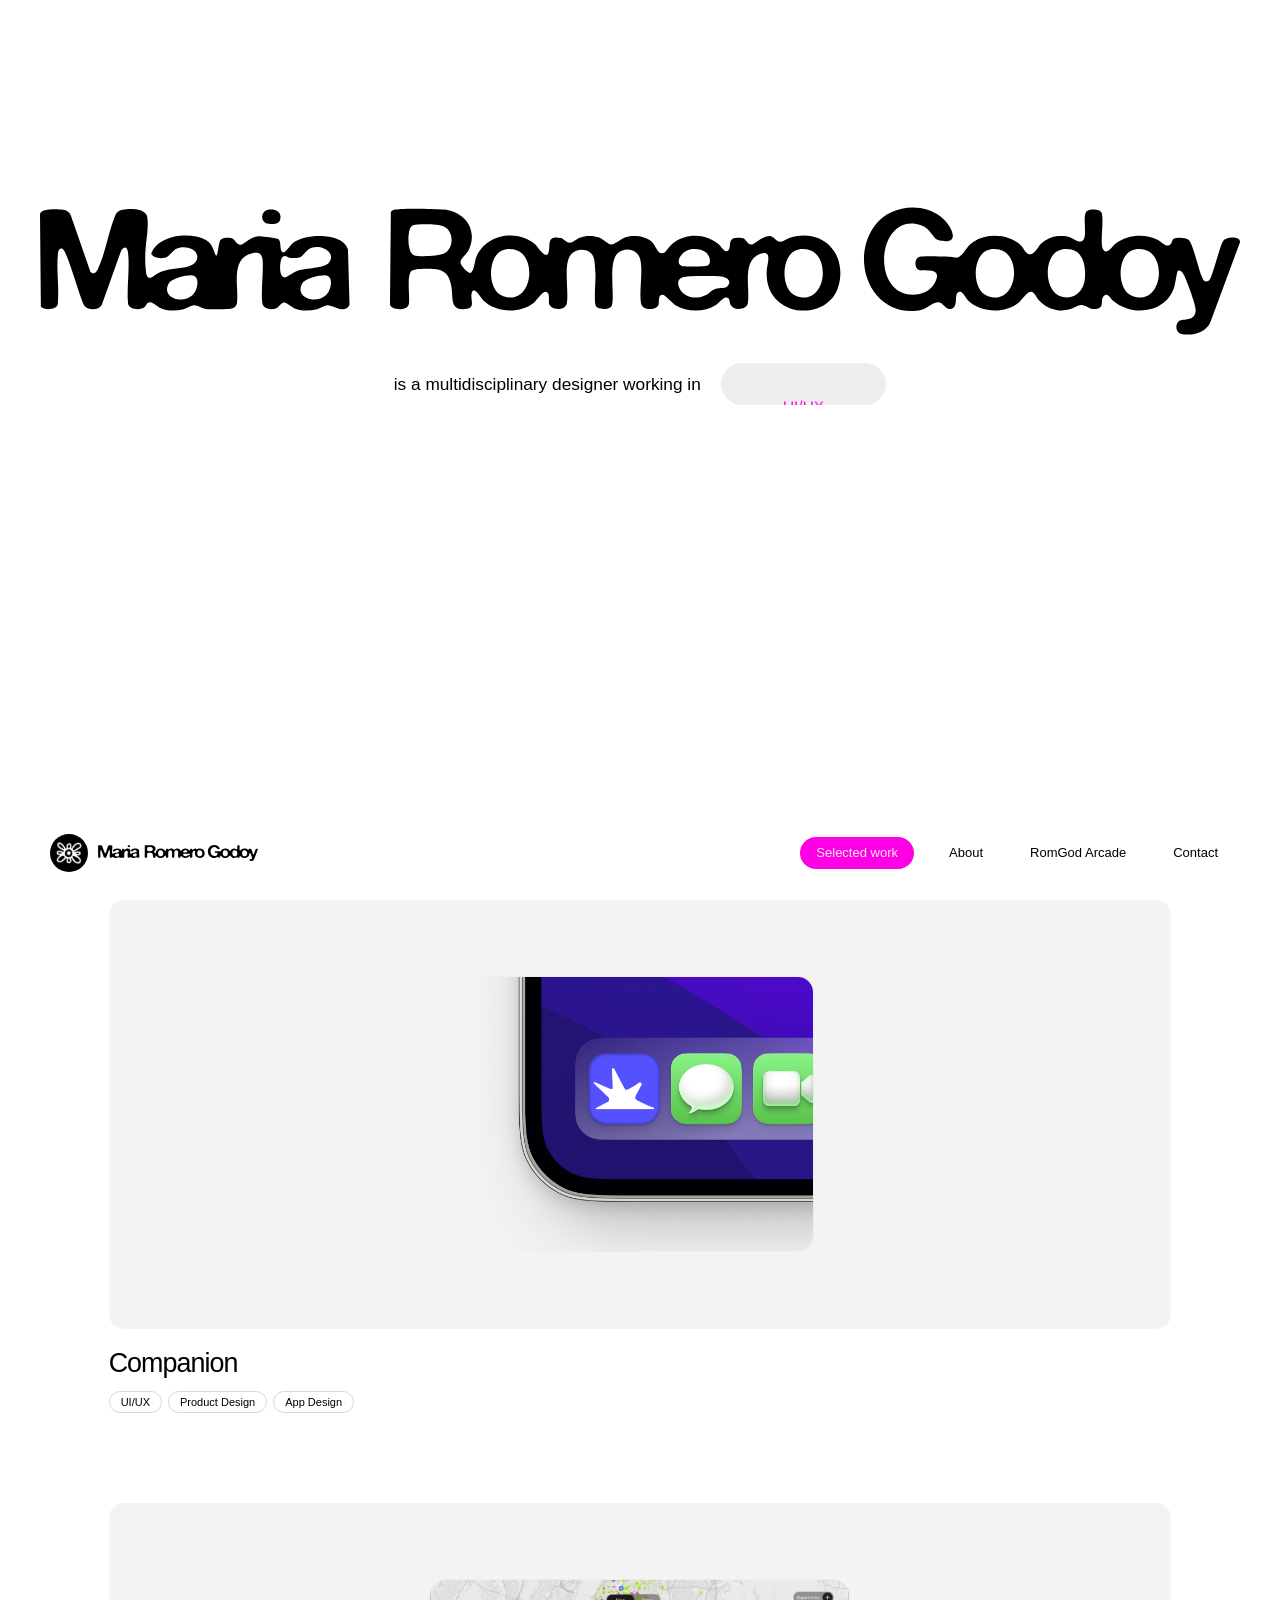
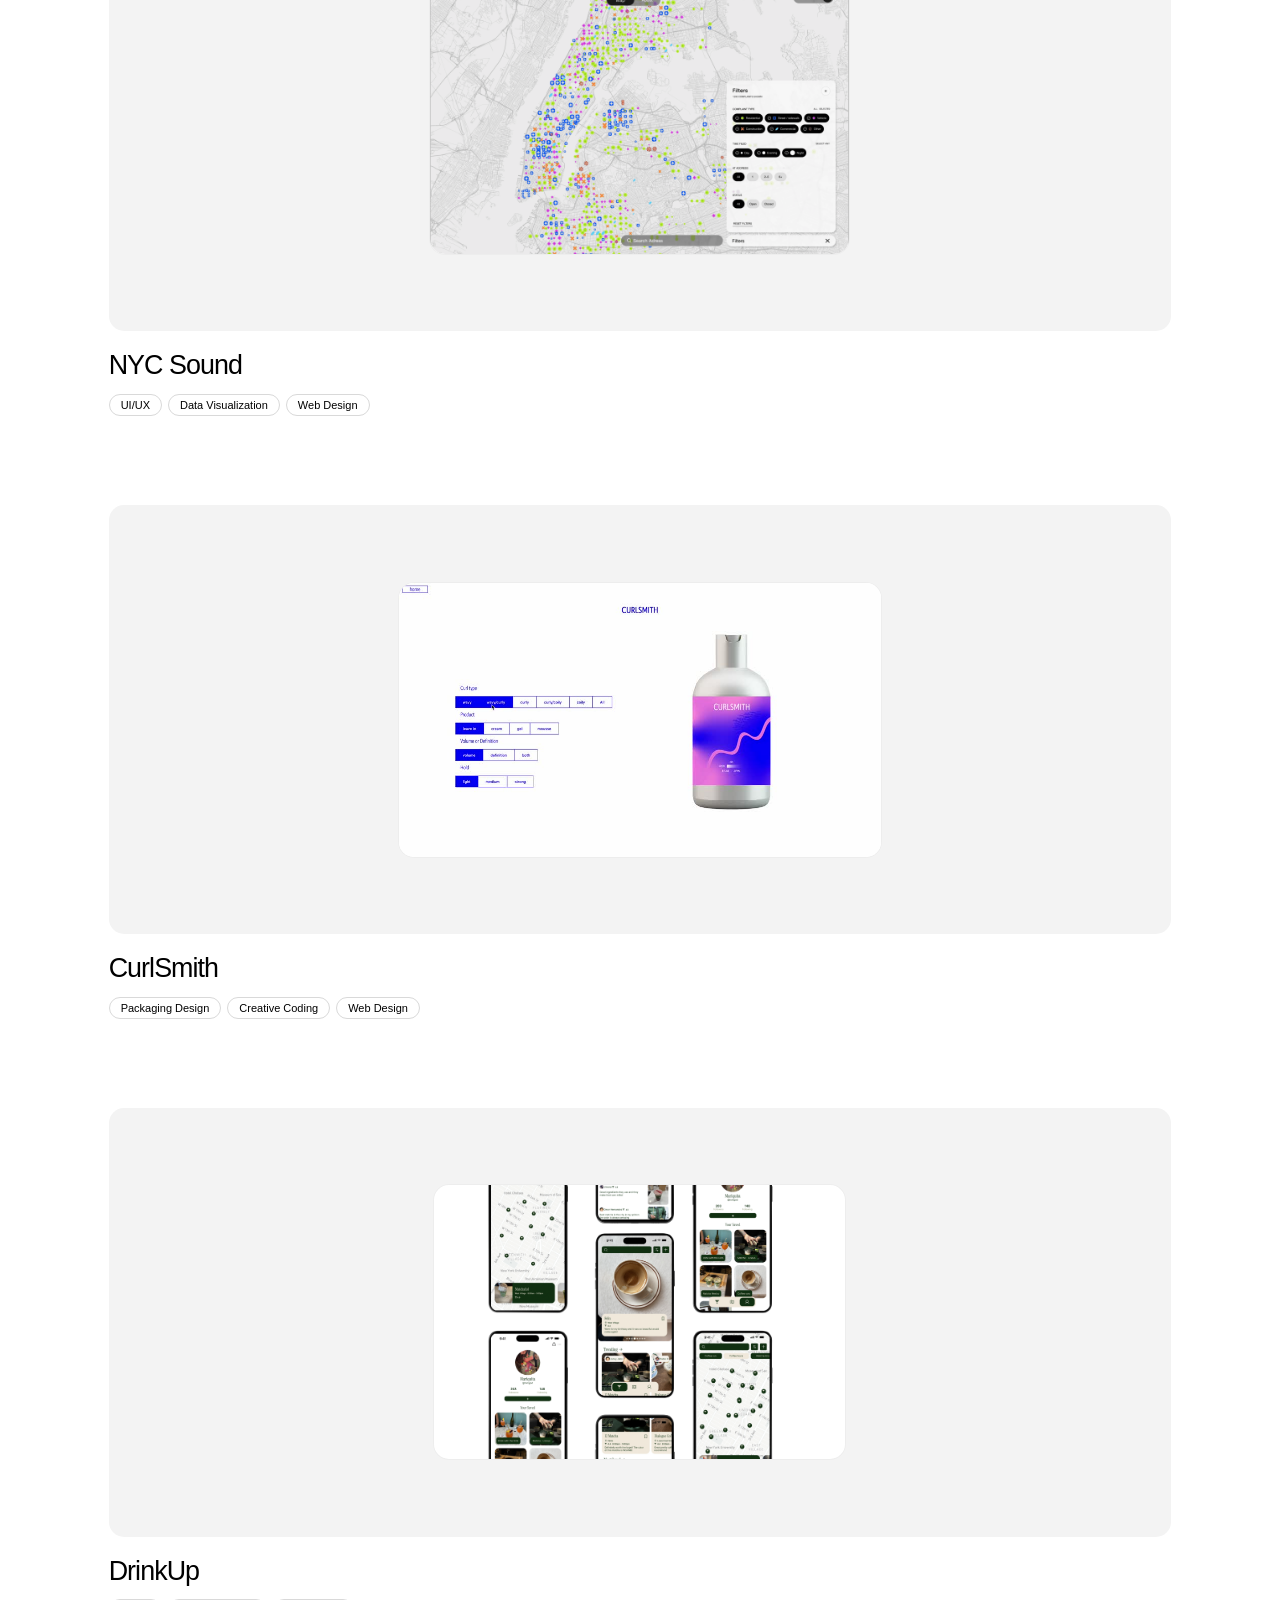
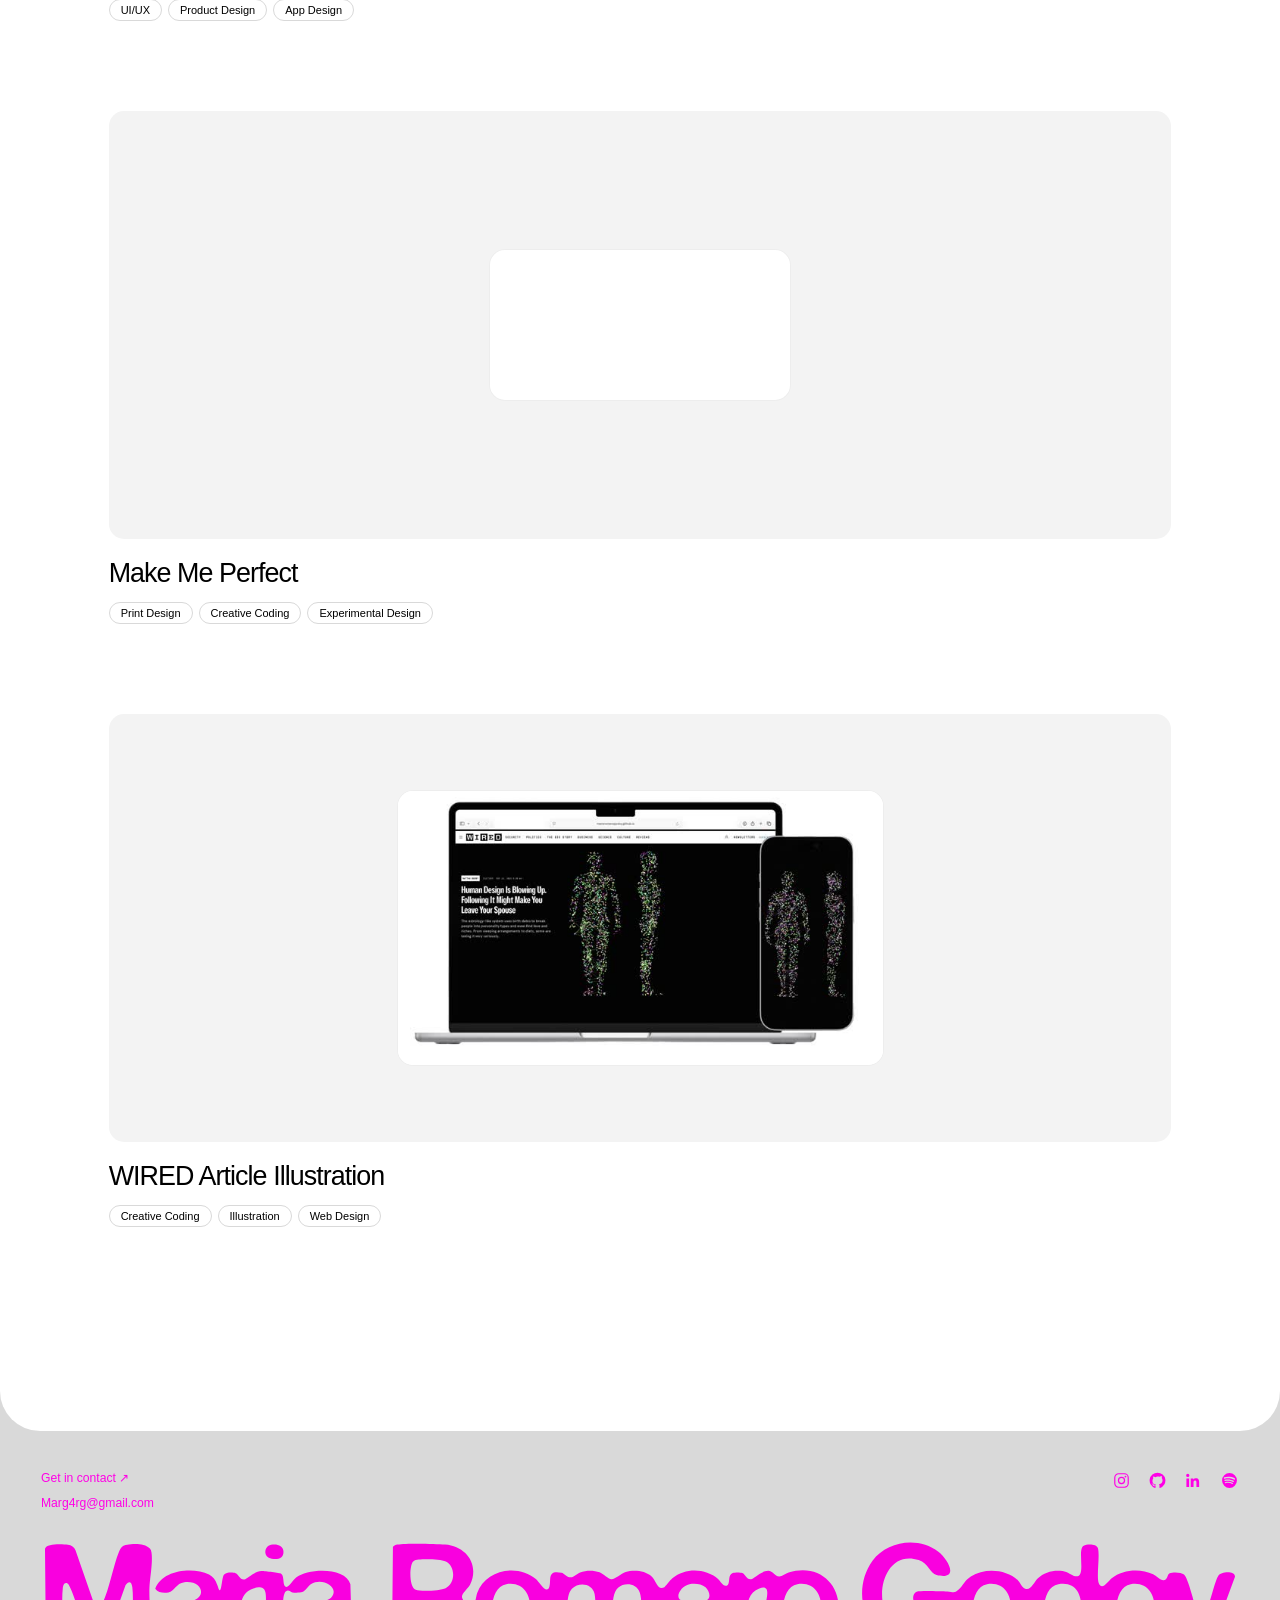
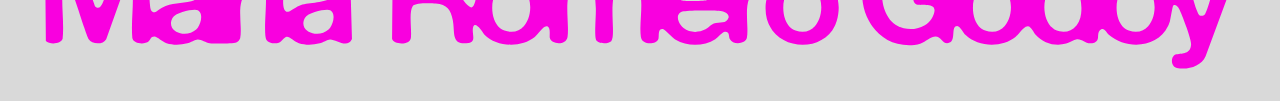
==== commit 1089927f: "psuh" ====
--- a/index.html
+++ b/index.html
@@ -1,16 +1,22 @@
 <!DOCTYPE html>
 
 <html lang="en">
-<head>
-<meta charset="utf-8"/>
-<meta content="width=device-width, initial-scale=1" name="viewport"/>
-<title>Maria Romero Godoy — RomGod</title>
-<link href="logo.png" rel="icon" type="image/png"/>
-<meta content="Portfolio of Maria Romero Godoy: UI/UX, creative coding, branding, graphic and experimental design." name="description"/>
-<link href="https://fonts.googleapis.com" rel="preconnect"/>
-<link crossorigin="" href="https://fonts.gstatic.com" rel="preconnect"/>
-<link href="https://fonts.googleapis.com/css2?family=IBM+Plex+Sans:wght@400&amp;display=swap" rel="stylesheet"/>
-<style>
+  <head>
+    <meta charset="utf-8" />
+    <meta content="width=device-width, initial-scale=1" name="viewport" />
+    <title>Maria Romero Godoy — RomGod</title>
+    <link href="logo.png" rel="icon" type="image/png" />
+    <meta
+      content="Portfolio of Maria Romero Godoy: UI/UX, creative coding, branding, graphic and experimental design."
+      name="description"
+    />
+    <link href="https://fonts.googleapis.com" rel="preconnect" />
+    <link crossorigin="" href="https://fonts.gstatic.com" rel="preconnect" />
+    <link
+      href="https://fonts.googleapis.com/css2?family=IBM+Plex+Sans:wght@400&amp;display=swap"
+      rel="stylesheet"
+    />
+    <style>
       :root {
         --black: #000;
         --white: #fff;
@@ -1294,7 +1300,7 @@
         }
       }
     </style>
-<style>
+    <style>
       /* RomGod small black dot cursor */
       @media (pointer: fine) {
         html,
@@ -1391,7 +1397,7 @@
         }
       }
     </style>
-<style>
+    <style>
       /* Editorial navigation: screenshot-inspired, left aligned links and name at right */
       .site-header {
         position: sticky !important;
@@ -1507,7 +1513,7 @@
         }
       }
     </style>
-<style>
+    <style>
       /* Smaller, swapped editorial navigation */
       .site-header {
         padding: 12px clamp(20px, 3.7vw, 55px) !important;
@@ -1565,7 +1571,7 @@
         }
       }
     </style>
-<style>
+    <style>
       a.gallery-action {
         display: block;
         color: inherit;
@@ -1576,7 +1582,7 @@
         outline-offset: 5px;
       }
     </style>
-<style>
+    <style>
       .gallery-action[href] {
         display: block;
         text-decoration: none;
@@ -1584,7 +1590,7 @@
         cursor: pointer;
       }
     </style>
-<style>
+    <style>
       /* RomGod streamlined editorial system */
       html,
       body,
@@ -1631,8 +1637,8 @@
         }
       }
     </style>
-<link href="navigation.css" rel="stylesheet"/>
-<style>
+    <link href="navigation.css" rel="stylesheet" />
+    <style>
       /* Homepage identity, adapted from the provided full-screen reference */
       .rg-new-hero {
         position: relative !important;
@@ -1768,7 +1774,7 @@
         }
       }
     </style>
-<style>
+    <style>
       /* Accurate title asset, light introduction, immediate selected work */
       .rg-new-hero {
         min-height: 0 !important;
@@ -1844,7 +1850,7 @@
         }
       }
     </style>
-<style>
+    <style>
       /* Slot-machine pill: paused word with a pixelated diagonal wipe on hover */
       .rg-slot {
         position: relative !important;
@@ -1884,7 +1890,7 @@
         }
       }
     </style>
-<style>
+    <style>
       /* Reliable jet-black custom lettering: never render gray at any scroll position. */
       .rg-display-name,
       .rg-display-name img,
@@ -1980,7 +1986,7 @@
         }
       }
     </style>
-<style>
+    <style>
       /* Original CodePen pizza3 button-container-3 sprite animation (70 frames) */
       .rg-slot {
         position: relative !important;
@@ -2064,9 +2070,9 @@
         }
       }
     </style>
-<link href="cursor.css" rel="stylesheet"/>
-<link href="mask-button.css" rel="stylesheet"/>
-<style>
+    <link href="cursor.css" rel="stylesheet" />
+    <link href="mask-button.css" rel="stylesheet" />
+    <style>
       /* Homepage project gallery: larger imagery, precise project order and backgrounds */
       #work.gallery-grid {
         max-width: 1480px;
@@ -2106,8 +2112,8 @@
         }
       }
     </style>
-<link href="footer.css?v=romgod-footer-2" rel="stylesheet"/>
-<style id="rg-footer-final-override">
+    <link href="footer.css?v=romgod-footer-2" rel="stylesheet" />
+    <style id="rg-footer-final-override">
       /* RomGod shared footer — minimal, no icon containers or link underlines */
       .rg-footer,
       footer.rg-footer {
@@ -2264,7 +2270,7 @@
         }
       }
     </style>
-<style>
+    <style>
       /* Center the homepage opening title without modifying the work grid */
       .rg-new-hero .rg-display-name {
         text-align: center !important;
@@ -2278,8 +2284,8 @@
         max-width: 100% !important;
       }
     </style>
-<link href="consistent-margins.css" rel="stylesheet"/>
-<style>
+    <link href="consistent-margins.css" rel="stylesheet" />
+    <style>
       /* Ensure the contact arrow renders as a plain text glyph on iOS. */
       .rg-contact-link .contact-text-arrow {
         font-family: Arial, Helvetica, sans-serif !important;
@@ -2288,7 +2294,7 @@
         display: inline;
       }
     </style>
-<style>
+    <style>
       /* Refined Works hover: bottom-right glass slider + subtle blur */
       #work .gallery-thumbnail {
         position: relative;
@@ -2411,7 +2417,7 @@
         }
       }
     </style>
-<style>
+    <style>
       /* WORKS / compact slider in the center of each image */
       #work .gallery-thumbnail {
         position: relative;
@@ -2543,7 +2549,7 @@
         }
       }
     </style>
-<style>
+    <style>
       /* Clear, sharp Read More control; preserve gentle image hover blur. */
       #work .readmore-slider,
       #work .readmore-slider.is-complete {
@@ -2573,7 +2579,7 @@
         z-index: 5 !important;
       }
     </style>
-<style id="rg-center-out-entrance">
+    <style id="rg-center-out-entrance">
       /*
        * Motion-only cover update, based on the supplied recordings:
        * the existing black wordmark reveals out from its center.
@@ -2616,7 +2622,7 @@
         }
       }
     </style>
-<style id="rg-reference-motion-v2">
+    <style id="rg-reference-motion-v2">
       /* Pure motion. No new colors, assets, typography, or background treatments. */
       body.rg-choreography .site-header {
         position: fixed !important;
@@ -2679,7 +2685,7 @@
         }
       }
     </style>
-<style id="romgod-editorial-system-2026">
+    <style id="romgod-editorial-system-2026">
       /* COLOR SYSTEM
    #FFFFFF canvas and typography inversion; #000000 type, navigation and controls;
    #EEEEEE project presentation stages; #D9D9D9 quiet dividers and metadata;
@@ -2865,7 +2871,7 @@
         }
       }
     </style>
-<style id="rg-color-existing-elements-only">
+    <style id="rg-color-existing-elements-only">
       /* Accent system: blue only on existing functional text and controls. */
       :root {
         --rg-blue: #ff00e6;
@@ -2914,7 +2920,7 @@
         }
       }
     </style>
-<style id="rg-palette-controls-final">
+    <style id="rg-palette-controls-final">
       /* Color rules: existing elements only; blue text, gray selection, never blue navigation fills. */
       :root {
         --rg-blue: #ff00e6;
@@ -3023,7 +3029,7 @@
         }
       }
     </style>
-<style id="rg-requested-restorations-2026">
+    <style id="rg-requested-restorations-2026">
       /* 1. Large hero name, with exact existing SVG, center-out reveal untouched. */
       body.rg-choreography .rg-new-hero {
         padding-inline: 8px !important;
@@ -3179,7 +3185,7 @@
         }
       }
     </style>
-<style id="rg-final-footer-and-stage">
+    <style id="rg-final-footer-and-stage">
       /* Final focused update: blue footer and larger project artwork. */
       :root {
         --rg-blue: #ff00e6;
@@ -3271,7 +3277,7 @@
         }
       }
     </style>
-<style id="rg-layout-corrections-nov9">
+    <style id="rg-layout-corrections-nov9">
       /* Use the footer blue behind the rounded white sheet: no black seam. */
       html,
       body {
@@ -3410,7 +3416,7 @@
         }
       }
     </style>
-<style id="rg-pink-cursor-override">
+    <style id="rg-pink-cursor-override">
       /* Pink cursor dot, original size and behavior preserved. */
       .cursor-dot {
         background-color: #ff00e6 !important;
@@ -3432,7 +3438,7 @@
         }
       }
     </style>
-<style id="rg-targeted-layout-fixes-2026-11-09">
+    <style id="rg-targeted-layout-fixes-2026-11-09">
       /* Make the stage more proportional; do not stretch the actual artwork. */
       html body #work.gallery-grid {
         width: 100% !important;
@@ -3542,7 +3548,7 @@
         }
       }
     </style>
-<style id="rg-wordmark-equal-and-slot-restoration">
+    <style id="rg-wordmark-equal-and-slot-restoration">
       /* Same EXACT horizontal sizing rule for the hero and footer wordmark. */
       :root {
         --rg-wordmark-gutter: clamp(24px, 3.2vw, 66px);
@@ -3647,7 +3653,7 @@
         }
       }
     </style>
-<style id="rg-nov09-precise-refinements">
+    <style id="rg-nov09-precise-refinements">
       /* Footer: darker of the existing two grays, with pink lettering/icons. */
       html,
       body {
@@ -3781,7 +3787,7 @@
         }
       }
     </style>
-<style id="rg-hero-actual-size-fix">
+    <style id="rg-hero-actual-size-fix">
       /* Deliberately enlarge the actual SVG, rather than its container only.
    Center the overflow symmetrically so the lettering is visibly bigger. */
       html body.rg-choreography .rg-new-hero .rg-display-name {
@@ -3853,7 +3859,7 @@
         }
       }
     </style>
-<style id="rg-restore-ink-splash-click">
+    <style id="rg-restore-ink-splash-click">
       /* Restores original 70-frame organic ink wipe from the supplied recording.
      Uses the same original mask sprite, not a plain rectangular reveal. */
       html body .rg-new-hero .rg-slot .rg-ink-overlay {
@@ -3922,7 +3928,7 @@
         }
       }
     </style>
-<style id="rg-cursor-pink-everywhere-final">
+    <style id="rg-cursor-pink-everywhere-final">
       /* One cursor on every part of the page, regardless of hover state. */
       @media (pointer: fine) {
         :root,
@@ -3949,7 +3955,7 @@
         opacity: 1 !important;
       }
     </style>
-<style id="rg-tinywins-inspired-project-stages">
+    <style id="rg-tinywins-inspired-project-stages">
       /* Reference-inspired hierarchy: a soft gray, generous outer stage and a
      single centered project preview. No stretched white inner rectangle. */
       html body #work.gallery-grid {
@@ -4078,111 +4084,290 @@
         }
       }
     </style>
-</head>
-<body>
-<!-- Reusable flower icon (swap for assets/icon.svg if you prefer your exact file) -->
-<svg aria-hidden="true" height="0" style="position: absolute" width="0">
-<symbol id="flower" viewbox="0 0 100 100">
-<g fill="none" stroke="currentColor" stroke-linejoin="round" stroke-width="7">
-<ellipse cx="50" cy="50" rx="15" ry="14"></ellipse>
-<ellipse cx="22" cy="24" rx="9" ry="16" transform="rotate(-35 22 24)"></ellipse>
-<ellipse cx="50" cy="15" rx="6" ry="10"></ellipse>
-<ellipse cx="78" cy="24" rx="9" ry="16" transform="rotate(35 78 24)"></ellipse>
-<ellipse cx="14" cy="50" rx="10" ry="6"></ellipse>
-<ellipse cx="86" cy="50" rx="10" ry="6"></ellipse>
-<ellipse cx="22" cy="77" rx="9" ry="16" transform="rotate(35 22 77)"></ellipse>
-<ellipse cx="50" cy="86" rx="6" ry="10"></ellipse>
-<ellipse cx="78" cy="77" rx="9" ry="16" transform="rotate(-35 78 77)"></ellipse>
-</g>
-<circle cx="50" cy="50" fill="currentColor" r="6"></circle>
-</symbol>
-</svg>
-<div class="sheet">
-<header class="site-header">
-<div class="header-signature">
-<a aria-label="RomGod home" class="brand" href="index.html"><img alt="RomGod flower" src="romgod-flower.png"/></a><span class="header-name"><img alt="Maria Romero Godoy" class="rg-nav-logo" src="romgod-name.svg"/></span>
-</div>
-<nav aria-label="Main navigation" class="nav">
-<a aria-current="page" href="index.html#work">Selected work</a><a href="about.html">About</a><a href="arcade.html">RomGod Arcade</a><a href="mailto:Marg4rg@gmail.com">Contact</a>
-</nav>
-</header>
-<main id="top">
-<section class="hero rg-new-hero" id="about">
-<div class="rg-hero-content">
-<h1 class="rg-display-name" id="rg-display-name">
-<img alt="Maria Romero Godoy" class="rg-big-logo" src="romgod-name.svg"/>
-</h1>
-<div class="rg-hero-sub">
-<p class="rg-lead">is a multidisciplinary designer working in</p>
-<span aria-label="Design disciplines" class="rg-slot"><span aria-live="off" class="rg-slot-text">Graphic Design</span><span aria-hidden="true" class="rg-ink-overlay"><span class="rg-ink-text">Graphic Design</span></span></span>
-</div>
-</div>
-</section>
-<section aria-label="Selected work" class="gallery-grid" id="work">
+  </head>
+  <body>
+    <!-- Reusable flower icon (swap for assets/icon.svg if you prefer your exact file) -->
+    <svg aria-hidden="true" height="0" style="position: absolute" width="0">
+      <symbol id="flower" viewbox="0 0 100 100">
+        <g
+          fill="none"
+          stroke="currentColor"
+          stroke-linejoin="round"
+          stroke-width="7"
+        >
+          <ellipse cx="50" cy="50" rx="15" ry="14"></ellipse>
+          <ellipse
+            cx="22"
+            cy="24"
+            rx="9"
+            ry="16"
+            transform="rotate(-35 22 24)"
+          ></ellipse>
+          <ellipse cx="50" cy="15" rx="6" ry="10"></ellipse>
+          <ellipse
+            cx="78"
+            cy="24"
+            rx="9"
+            ry="16"
+            transform="rotate(35 78 24)"
+          ></ellipse>
+          <ellipse cx="14" cy="50" rx="10" ry="6"></ellipse>
+          <ellipse cx="86" cy="50" rx="10" ry="6"></ellipse>
+          <ellipse
+            cx="22"
+            cy="77"
+            rx="9"
+            ry="16"
+            transform="rotate(35 22 77)"
+          ></ellipse>
+          <ellipse cx="50" cy="86" rx="6" ry="10"></ellipse>
+          <ellipse
+            cx="78"
+            cy="77"
+            rx="9"
+            ry="16"
+            transform="rotate(-35 78 77)"
+          ></ellipse>
+        </g>
+        <circle cx="50" cy="50" fill="currentColor" r="6"></circle>
+      </symbol>
+    </svg>
+    <div class="sheet">
+      <header class="site-header">
+        <div class="header-signature">
+          <a aria-label="RomGod home" class="brand" href="index.html"
+            ><img alt="RomGod flower" src="romgod-flower.png" /></a
+          ><span class="header-name"
+            ><img
+              alt="Maria Romero Godoy"
+              class="rg-nav-logo"
+              src="romgod-name.svg"
+          /></span>
+        </div>
+        <nav aria-label="Main navigation" class="nav">
+          <a aria-current="page" href="index.html#work">Selected work</a
+          ><a href="about.html">About</a><a href="arcade.html">RomGod Arcade</a
+          ><a href="mailto:Marg4rg@gmail.com">Contact</a>
+        </nav>
+      </header>
+      <main id="top">
+        <section class="hero rg-new-hero" id="about">
+          <div class="rg-hero-content">
+            <h1 class="rg-display-name" id="rg-display-name">
+              <img
+                alt="Maria Romero Godoy"
+                class="rg-big-logo"
+                src="romgod-name.svg"
+              />
+            </h1>
+            <div class="rg-hero-sub">
+              <p class="rg-lead">is a multidisciplinary designer working in</p>
+              <span aria-label="Design disciplines" class="rg-slot"
+                ><span aria-live="off" class="rg-slot-text">Graphic Design</span
+                ><span aria-hidden="true" class="rg-ink-overlay"
+                  ><span class="rg-ink-text">Graphic Design</span></span
+                ></span
+              >
+            </div>
+          </div>
+        </section>
+        <section aria-label="Selected work" class="gallery-grid" id="work">
+          <article class="gallery-item">
+            <a
+              aria-label="View Companion case study"
+              class="gallery-action"
+              href="companion.html"
+              ><div class="gallery-thumbnail rg-white-backdrop">
+                <img
+                  alt="Companion app icon in an iPhone dock"
+                  src="assets/iOS app dock.png"
+                />
+                <div class="gallery-overlay">
+                  <span aria-hidden="true" class="readmore-cta"
+                    ><span class="rg-readmore-window"
+                      ><span class="rg-readmore-track"
+                        ><span>Read More</span><span>Read More</span
+                        ><span>Read More</span><span>Read More</span></span
+                      ></span
+                    ></span
+                  >
+                </div>
+              </div>
+              <h2 class="gallery-name">Companion</h2>
+              <ul class="gallery-chips">
+                <li>UI/UX</li>
+                <li>Product Design</li>
+                <li>App Design</li>
+              </ul></a
+            >
+          </article>
 
-
-
-
-<article class="gallery-item"><a aria-label="View NYC Sound case study" class="gallery-action" href="nyc-sound.html"><div class="gallery-thumbnail rg-white-backdrop"><img alt="NYC Sound project preview: color and shape-coded noise complaints on a New York City map" src="assets/Prediction-1.png"/><div class="gallery-overlay"><span aria-hidden="true" class="readmore-cta"><span class="rg-readmore-window"><span class="rg-readmore-track"><span>Read More</span><span>Read More</span><span>Read More</span><span>Read More</span></span></span></span></div></div><h2 class="gallery-name">NYC Sound</h2><ul class="gallery-chips"><li>UI/UX</li><li>Data Visualization</li><li>Web Design</li></ul></a></article><article class="gallery-item">
-<a aria-label="View Curlsmith case study" class="gallery-action" href="curlsmith.html"><div class="gallery-thumbnail rg-white-backdrop">
-<video aria-label="CurlSmith video preview" autoplay="" loop="" muted="" playsinline="" poster="assets/curlsmith-poster.jpg" preload="auto" webkit-playsinline="">
-<source src="assets/curlsmith.mp4" type="video/mp4"/>
-</video>
-<div class="gallery-overlay">
-<span aria-hidden="true" class="readmore-cta"><span class="rg-readmore-window"><span class="rg-readmore-track"><span>Read More</span><span>Read More</span><span>Read More</span><span>Read More</span></span></span></span>
-</div>
-</div>
-<h2 class="gallery-name">CurlSmith</h2>
-<ul class="gallery-chips">
-<li>Packaging Design</li>
-<li>Creative Coding</li>
-<li>Web Design</li>
-</ul></a>
-</article><article class="gallery-item">
-<a class="gallery-action" href="drinkup.html"><div class="gallery-thumbnail rg-white-backdrop">
-<img alt="DrinkUp project preview" src="assets/drinkup.png"/>
-<div class="gallery-overlay">
-<span aria-hidden="true" class="readmore-cta"><span class="rg-readmore-window"><span class="rg-readmore-track"><span>Read More</span><span>Read More</span><span>Read More</span><span>Read More</span></span></span></span>
-</div>
-</div>
-<h2 class="gallery-name">DrinkUp</h2>
-<ul class="gallery-chips">
-<li>UI/UX</li>
-<li>Product Design</li>
-<li>App Design</li>
-</ul></a>
-</article><article class="gallery-item">
-<a class="gallery-action" href="make-me-perfect.html"><div class="gallery-thumbnail rg-black-backdrop">
-<video aria-label="Make Me Perfect experimental book animation" autoplay="" loop="" muted="" playsinline="" preload="metadata" src="assets/make-me-perfect-new-video.mp4" webkit-playsinline=""></video>
-<div class="gallery-overlay">
-<span aria-hidden="true" class="readmore-cta"><span class="rg-readmore-window"><span class="rg-readmore-track"><span>Read More</span><span>Read More</span><span>Read More</span><span>Read More</span></span></span></span>
-</div>
-</div>
-<h2 class="gallery-name">Make Me Perfect</h2>
-<ul class="gallery-chips">
-<li>Print Design</li>
-<li>Creative Coding</li>
-<li>Experimental Design</li>
-</ul></a>
-</article><article class="gallery-item">
-<a aria-label="View WIRED Article Illustration case study" class="gallery-action" href="illustration.html"><div class="gallery-thumbnail rg-white-backdrop">
-<video aria-label="Looping preview of the WIRED Human Design illustration" autoplay="" loop="" muted="" playsinline="" poster="assets/illustration-poster.jpg" preload="metadata" webkit-playsinline="">
-<source src="assets/illustration-cover.mp4" type="video/mp4"/>
-</video>
-<div class="gallery-overlay">
-<span aria-hidden="true" class="readmore-cta"><span class="rg-readmore-window"><span class="rg-readmore-track"><span>Read More</span><span>Read More</span><span>Read More</span><span>Read More</span></span></span></span>
-</div>
-</div>
-<h2 class="gallery-name">WIRED Article Illustration</h2>
-<ul class="gallery-chips">
-<li>Creative Coding</li>
-<li>Illustration</li>
-<li>Web Design</li>
-</ul></a>
-</article></section>
-</main>
-</div>
-<script>
+          <article class="gallery-item">
+            <a
+              aria-label="View NYC Sound case study"
+              class="gallery-action"
+              href="nyc-sound.html"
+              ><div class="gallery-thumbnail rg-white-backdrop">
+                <img
+                  src="assets/NYCnoise.gif"
+                  alt="NYC Sound map with noise complaint filters"
+                  loading="lazy"
+                />
+                <div class="gallery-overlay">
+                  <span aria-hidden="true" class="readmore-cta"
+                    ><span class="rg-readmore-window"
+                      ><span class="rg-readmore-track"
+                        ><span>Read More</span><span>Read More</span
+                        ><span>Read More</span><span>Read More</span></span
+                      ></span
+                    ></span
+                  >
+                </div>
+              </div>
+              <h2 class="gallery-name">NYC Sound</h2>
+              <ul class="gallery-chips">
+                <li>UI/UX</li>
+                <li>Data Visualization</li>
+                <li>Web Design</li>
+              </ul></a
+            >
+          </article>
+          <article class="gallery-item">
+            <a
+              aria-label="View Curlsmith case study"
+              class="gallery-action"
+              href="curlsmith.html"
+              ><div class="gallery-thumbnail rg-white-backdrop">
+                <video
+                  aria-label="CurlSmith video preview"
+                  autoplay=""
+                  loop=""
+                  muted=""
+                  playsinline=""
+                  poster="assets/curlsmith-poster.jpg"
+                  preload="auto"
+                  webkit-playsinline=""
+                >
+                  <source src="assets/curlsmith.mp4" type="video/mp4" />
+                </video>
+                <div class="gallery-overlay">
+                  <span aria-hidden="true" class="readmore-cta"
+                    ><span class="rg-readmore-window"
+                      ><span class="rg-readmore-track"
+                        ><span>Read More</span><span>Read More</span
+                        ><span>Read More</span><span>Read More</span></span
+                      ></span
+                    ></span
+                  >
+                </div>
+              </div>
+              <h2 class="gallery-name">CurlSmith</h2>
+              <ul class="gallery-chips">
+                <li>Packaging Design</li>
+                <li>Creative Coding</li>
+                <li>Web Design</li>
+              </ul></a
+            >
+          </article>
+          <article class="gallery-item">
+            <a class="gallery-action" href="drinkup.html"
+              ><div class="gallery-thumbnail rg-white-backdrop">
+                <img alt="DrinkUp project preview" src="assets/drinkup.png" />
+                <div class="gallery-overlay">
+                  <span aria-hidden="true" class="readmore-cta"
+                    ><span class="rg-readmore-window"
+                      ><span class="rg-readmore-track"
+                        ><span>Read More</span><span>Read More</span
+                        ><span>Read More</span><span>Read More</span></span
+                      ></span
+                    ></span
+                  >
+                </div>
+              </div>
+              <h2 class="gallery-name">DrinkUp</h2>
+              <ul class="gallery-chips">
+                <li>UI/UX</li>
+                <li>Product Design</li>
+                <li>App Design</li>
+              </ul></a
+            >
+          </article>
+          <article class="gallery-item">
+            <a class="gallery-action" href="make-me-perfect.html"
+              ><div class="gallery-thumbnail rg-black-backdrop">
+                <video
+                  aria-label="Make Me Perfect experimental book animation"
+                  autoplay=""
+                  loop=""
+                  muted=""
+                  playsinline=""
+                  preload="metadata"
+                  src="assets/make-me-perfect-new-video.mp4"
+                  webkit-playsinline=""
+                ></video>
+                <div class="gallery-overlay">
+                  <span aria-hidden="true" class="readmore-cta"
+                    ><span class="rg-readmore-window"
+                      ><span class="rg-readmore-track"
+                        ><span>Read More</span><span>Read More</span
+                        ><span>Read More</span><span>Read More</span></span
+                      ></span
+                    ></span
+                  >
+                </div>
+              </div>
+              <h2 class="gallery-name">Make Me Perfect</h2>
+              <ul class="gallery-chips">
+                <li>Print Design</li>
+                <li>Creative Coding</li>
+                <li>Experimental Design</li>
+              </ul></a
+            >
+          </article>
+          <article class="gallery-item">
+            <a
+              aria-label="View WIRED Article Illustration case study"
+              class="gallery-action"
+              href="illustration.html"
+              ><div class="gallery-thumbnail rg-white-backdrop">
+                <video
+                  aria-label="Looping preview of the WIRED Human Design illustration"
+                  autoplay=""
+                  loop=""
+                  muted=""
+                  playsinline=""
+                  poster="assets/illustration-poster.jpg"
+                  preload="metadata"
+                  webkit-playsinline=""
+                >
+                  <source
+                    src="assets/illustration-cover.mp4"
+                    type="video/mp4"
+                  />
+                </video>
+                <div class="gallery-overlay">
+                  <span aria-hidden="true" class="readmore-cta"
+                    ><span class="rg-readmore-window"
+                      ><span class="rg-readmore-track"
+                        ><span>Read More</span><span>Read More</span
+                        ><span>Read More</span><span>Read More</span></span
+                      ></span
+                    ></span
+                  >
+                </div>
+              </div>
+              <h2 class="gallery-name">WIRED Article Illustration</h2>
+              <ul class="gallery-chips">
+                <li>Creative Coding</li>
+                <li>Illustration</li>
+                <li>Web Design</li>
+              </ul></a
+            >
+          </article>
+        </section>
+      </main>
+    </div>
+    <script>
       document.querySelectorAll("button.gallery-action").forEach((button) => {
         button.addEventListener("click", () => {
           const panel = document.getElementById(
@@ -4195,7 +4380,7 @@
         });
       });
     </script>
-<script>
+    <script>
       (() => {
         const el = document.querySelector(".rg-slot-text");
         const slot = document.querySelector(".rg-slot");
@@ -4311,7 +4496,7 @@
         updateScrollChoreography();
       })();
     </script>
-<script>
+    <script>
       // Keep project previews playing inline and looping on mobile browsers.
       (() => {
         const previews = document.querySelectorAll(".gallery-thumbnail video");
@@ -4358,31 +4543,101 @@
         );
       })();
     </script>
-<footer class="rg-footer">
-<div class="rg-footer-top">
-<div class="rg-footer-contact">
-<a class="rg-contact-link" href="mailto:Marg4rg@gmail.com">Get in contact
-            <span aria-hidden="true" class="contact-text-arrow">↗︎</span></a>
-<a class="rg-email-link" href="mailto:Marg4rg@gmail.com">Marg4rg@gmail.com</a>
-</div>
-<div aria-label="Social profiles" class="rg-footer-social">
-<a aria-label="Instagram" href="https://www.instagram.com/romgod.designs/" rel="noopener noreferrer" target="_blank"><svg aria-hidden="true" fill="currentColor" viewbox="0 0 24 24" xmlns="http://www.w3.org/2000/svg">
-<rect fill="none" height="19" rx="5.5" stroke="currentColor" stroke-width="1.65" width="19" x="2.5" y="2.5"></rect>
-<circle cx="12" cy="12" fill="none" r="4.3" stroke="currentColor" stroke-width="1.65"></circle>
-<circle cx="17.6" cy="6.5" r="1.25"></circle></svg></a>
-<a aria-label="GitHub" href="https://github.com/mariaromerogodoy" rel="noopener noreferrer" target="_blank"><svg aria-hidden="true" fill="currentColor" viewbox="0 0 24 24" xmlns="http://www.w3.org/2000/svg">
-<path d="M12 .9a11.1 11.1 0 0 0-3.51 21.64c.56.1.76-.24.76-.53v-2.12c-3.1.67-3.76-1.32-3.76-1.32-.5-1.28-1.24-1.62-1.24-1.62-1.01-.69.08-.68.08-.68 1.12.08 1.7 1.15 1.7 1.15 1 .1.98 2.5 3.23 1.8.1-.73.39-1.23.71-1.52-2.48-.28-5.08-1.24-5.08-5.5 0-1.22.44-2.22 1.14-3-.12-.28-.49-1.42.11-2.96 0 0 .94-.3 3.06 1.14A10.7 10.7 0 0 1 12 6.3c.95 0 1.9.13 2.8.38 2.12-1.44 3.06-1.14 3.06-1.14.6 1.54.23 2.68.11 2.96.71.78 1.14 1.78 1.14 3 0 4.27-2.6 5.22-5.09 5.5.4.35.76 1.03.76 2.08v2.93c0 .29.2.64.77.53A11.1 11.1 0 0 0 12 .9Z"></path></svg></a>
-<a aria-label="LinkedIn" href="https://www.linkedin.com/in/mariaromgod" rel="noopener noreferrer" target="_blank"><svg aria-hidden="true" fill="currentColor" viewbox="0 0 24 24" xmlns="http://www.w3.org/2000/svg">
-<path d="M3.9 2.5a2.3 2.3 0 1 0 0 4.6 2.3 2.3 0 0 0 0-4.6ZM2 9h3.8v12H2V9Zm6.1 0h3.65v1.64h.05A4 4 0 0 1 15.4 8.7c3.84 0 4.55 2.53 4.55 5.81V21h-3.8v-5.75c0-1.37-.03-3.13-1.91-3.13-1.91 0-2.2 1.5-2.2 3.04V21H8.1V9Z"></path></svg></a>
-<a aria-label="Spotify" href="https://open.spotify.com/user/4rlfytwvic0ai12sfbmx7o3oh?si=44ad739174264706" rel="noopener noreferrer" target="_blank"><svg aria-hidden="true" fill="currentColor" viewbox="0 0 24 24" xmlns="http://www.w3.org/2000/svg">
-<path d="M12 1.5a10.5 10.5 0 1 0 0 21 10.5 10.5 0 0 0 0-21Zm4.8 15.1a.7.7 0 0 1-.96.23c-2.6-1.59-5.87-1.95-9.71-1.07a.7.7 0 0 1-.31-1.37c4.22-.97 7.84-.55 10.76 1.23a.7.7 0 0 1 .22.97Zm1.28-2.86a.88.88 0 0 1-1.2.28c-2.98-1.83-7.52-2.36-11.04-1.29a.88.88 0 0 1-.51-1.68c4.03-1.22 9.06-.63 12.46 1.45.41.25.54.79.29 1.24Zm.11-2.98c-3.57-2.12-9.45-2.31-12.85-1.28a1.05 1.05 0 0 1-.61-2.01c3.9-1.18 10.43-.95 14.54 1.49a1.05 1.05 0 1 1-1.08 1.8Z"></path></svg></a>
-</div>
-</div>
-<div class="rg-footer-name">
-<img alt="Maria Romero Godoy" src="romgod-name.svg"/>
-</div>
-</footer>
-<script>
+    <footer class="rg-footer">
+      <div class="rg-footer-top">
+        <div class="rg-footer-contact">
+          <a class="rg-contact-link" href="mailto:Marg4rg@gmail.com"
+            >Get in contact
+            <span aria-hidden="true" class="contact-text-arrow">↗︎</span></a
+          >
+          <a class="rg-email-link" href="mailto:Marg4rg@gmail.com"
+            >Marg4rg@gmail.com</a
+          >
+        </div>
+        <div aria-label="Social profiles" class="rg-footer-social">
+          <a
+            aria-label="Instagram"
+            href="https://www.instagram.com/romgod.designs/"
+            rel="noopener noreferrer"
+            target="_blank"
+            ><svg
+              aria-hidden="true"
+              fill="currentColor"
+              viewbox="0 0 24 24"
+              xmlns="http://www.w3.org/2000/svg"
+            >
+              <rect
+                fill="none"
+                height="19"
+                rx="5.5"
+                stroke="currentColor"
+                stroke-width="1.65"
+                width="19"
+                x="2.5"
+                y="2.5"
+              ></rect>
+              <circle
+                cx="12"
+                cy="12"
+                fill="none"
+                r="4.3"
+                stroke="currentColor"
+                stroke-width="1.65"
+              ></circle>
+              <circle cx="17.6" cy="6.5" r="1.25"></circle></svg
+          ></a>
+          <a
+            aria-label="GitHub"
+            href="https://github.com/mariaromerogodoy"
+            rel="noopener noreferrer"
+            target="_blank"
+            ><svg
+              aria-hidden="true"
+              fill="currentColor"
+              viewbox="0 0 24 24"
+              xmlns="http://www.w3.org/2000/svg"
+            >
+              <path
+                d="M12 .9a11.1 11.1 0 0 0-3.51 21.64c.56.1.76-.24.76-.53v-2.12c-3.1.67-3.76-1.32-3.76-1.32-.5-1.28-1.24-1.62-1.24-1.62-1.01-.69.08-.68.08-.68 1.12.08 1.7 1.15 1.7 1.15 1 .1.98 2.5 3.23 1.8.1-.73.39-1.23.71-1.52-2.48-.28-5.08-1.24-5.08-5.5 0-1.22.44-2.22 1.14-3-.12-.28-.49-1.42.11-2.96 0 0 .94-.3 3.06 1.14A10.7 10.7 0 0 1 12 6.3c.95 0 1.9.13 2.8.38 2.12-1.44 3.06-1.14 3.06-1.14.6 1.54.23 2.68.11 2.96.71.78 1.14 1.78 1.14 3 0 4.27-2.6 5.22-5.09 5.5.4.35.76 1.03.76 2.08v2.93c0 .29.2.64.77.53A11.1 11.1 0 0 0 12 .9Z"
+              ></path></svg
+          ></a>
+          <a
+            aria-label="LinkedIn"
+            href="https://www.linkedin.com/in/mariaromgod"
+            rel="noopener noreferrer"
+            target="_blank"
+            ><svg
+              aria-hidden="true"
+              fill="currentColor"
+              viewbox="0 0 24 24"
+              xmlns="http://www.w3.org/2000/svg"
+            >
+              <path
+                d="M3.9 2.5a2.3 2.3 0 1 0 0 4.6 2.3 2.3 0 0 0 0-4.6ZM2 9h3.8v12H2V9Zm6.1 0h3.65v1.64h.05A4 4 0 0 1 15.4 8.7c3.84 0 4.55 2.53 4.55 5.81V21h-3.8v-5.75c0-1.37-.03-3.13-1.91-3.13-1.91 0-2.2 1.5-2.2 3.04V21H8.1V9Z"
+              ></path></svg
+          ></a>
+          <a
+            aria-label="Spotify"
+            href="https://open.spotify.com/user/4rlfytwvic0ai12sfbmx7o3oh?si=44ad739174264706"
+            rel="noopener noreferrer"
+            target="_blank"
+            ><svg
+              aria-hidden="true"
+              fill="currentColor"
+              viewbox="0 0 24 24"
+              xmlns="http://www.w3.org/2000/svg"
+            >
+              <path
+                d="M12 1.5a10.5 10.5 0 1 0 0 21 10.5 10.5 0 0 0 0-21Zm4.8 15.1a.7.7 0 0 1-.96.23c-2.6-1.59-5.87-1.95-9.71-1.07a.7.7 0 0 1-.31-1.37c4.22-.97 7.84-.55 10.76 1.23a.7.7 0 0 1 .22.97Zm1.28-2.86a.88.88 0 0 1-1.2.28c-2.98-1.83-7.52-2.36-11.04-1.29a.88.88 0 0 1-.51-1.68c4.03-1.22 9.06-.63 12.46 1.45.41.25.54.79.29 1.24Zm.11-2.98c-3.57-2.12-9.45-2.31-12.85-1.28a1.05 1.05 0 0 1-.61-2.01c3.9-1.18 10.43-.95 14.54 1.49a1.05 1.05 0 1 1-1.08 1.8Z"
+              ></path></svg
+          ></a>
+        </div>
+      </div>
+      <div class="rg-footer-name">
+        <img alt="Maria Romero Godoy" src="romgod-name.svg" />
+      </div>
+    </footer>
+    <script>
       // Drag the handle to the right to open the existing project page.
       document.querySelectorAll(".readmore-slider").forEach((slider) => {
         const thumb = slider.querySelector(".readmore-slider-thumb");
@@ -4456,7 +4711,7 @@
         });
       });
     </script>
-<script id="rg-image-click-blur-only">
+    <script id="rg-image-click-blur-only">
       (() => {
         document.querySelectorAll("#work .gallery-action").forEach((link) => {
           const stage = link.querySelector(".gallery-thumbnail");
@@ -4491,5 +4746,5 @@
         });
       })();
     </script>
-</body>
+  </body>
 </html>
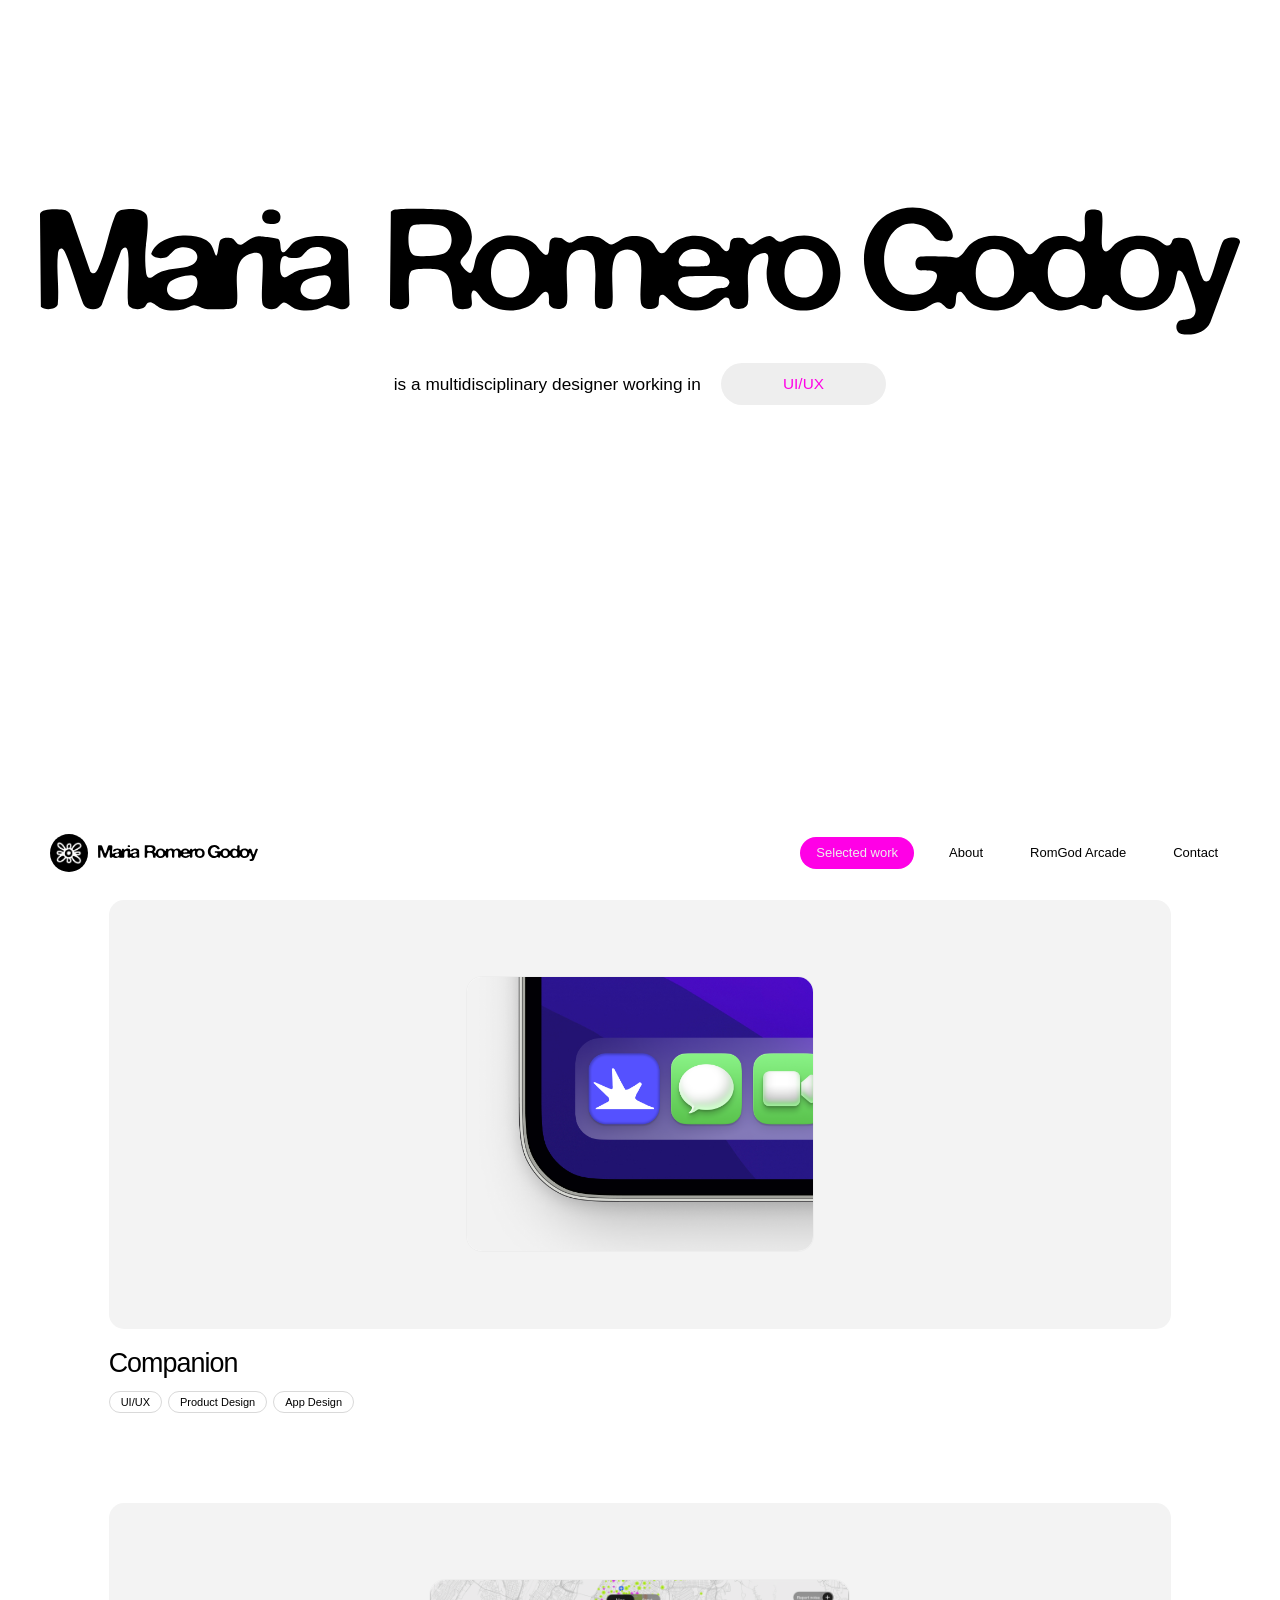
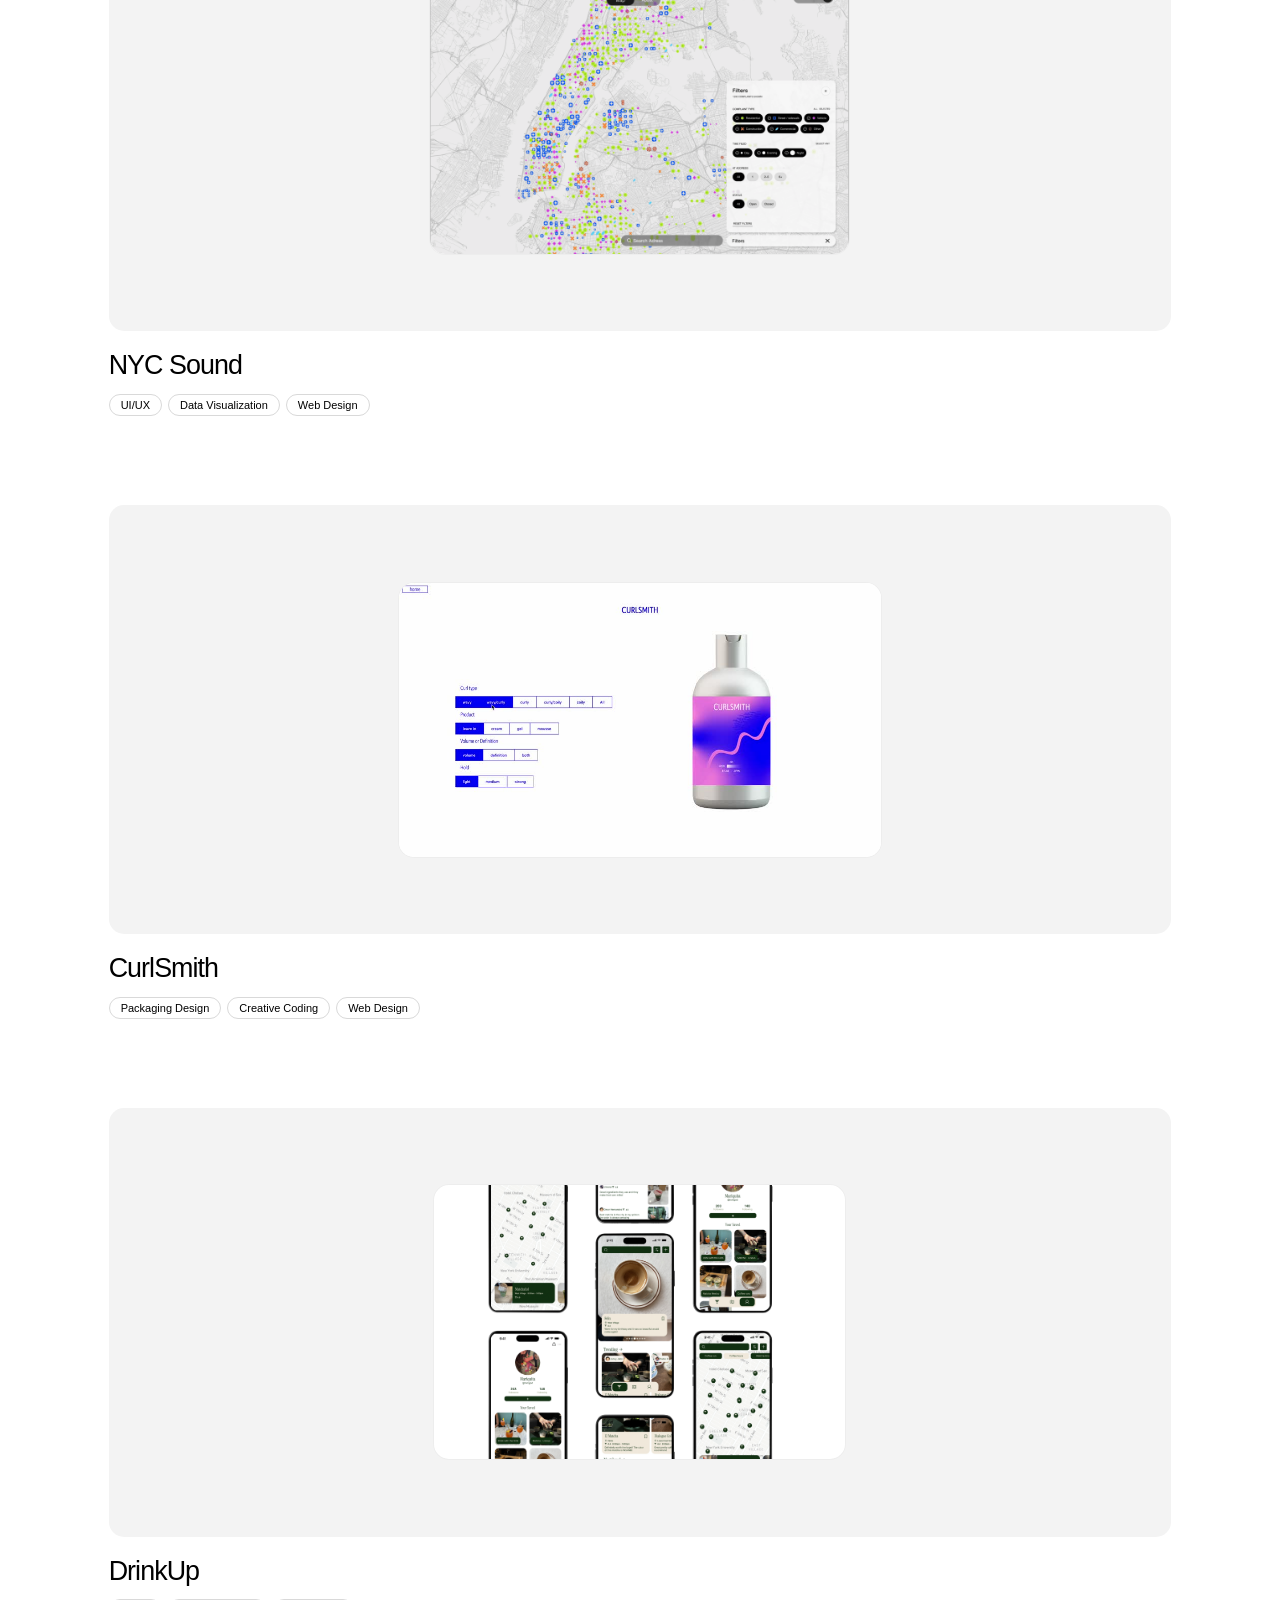
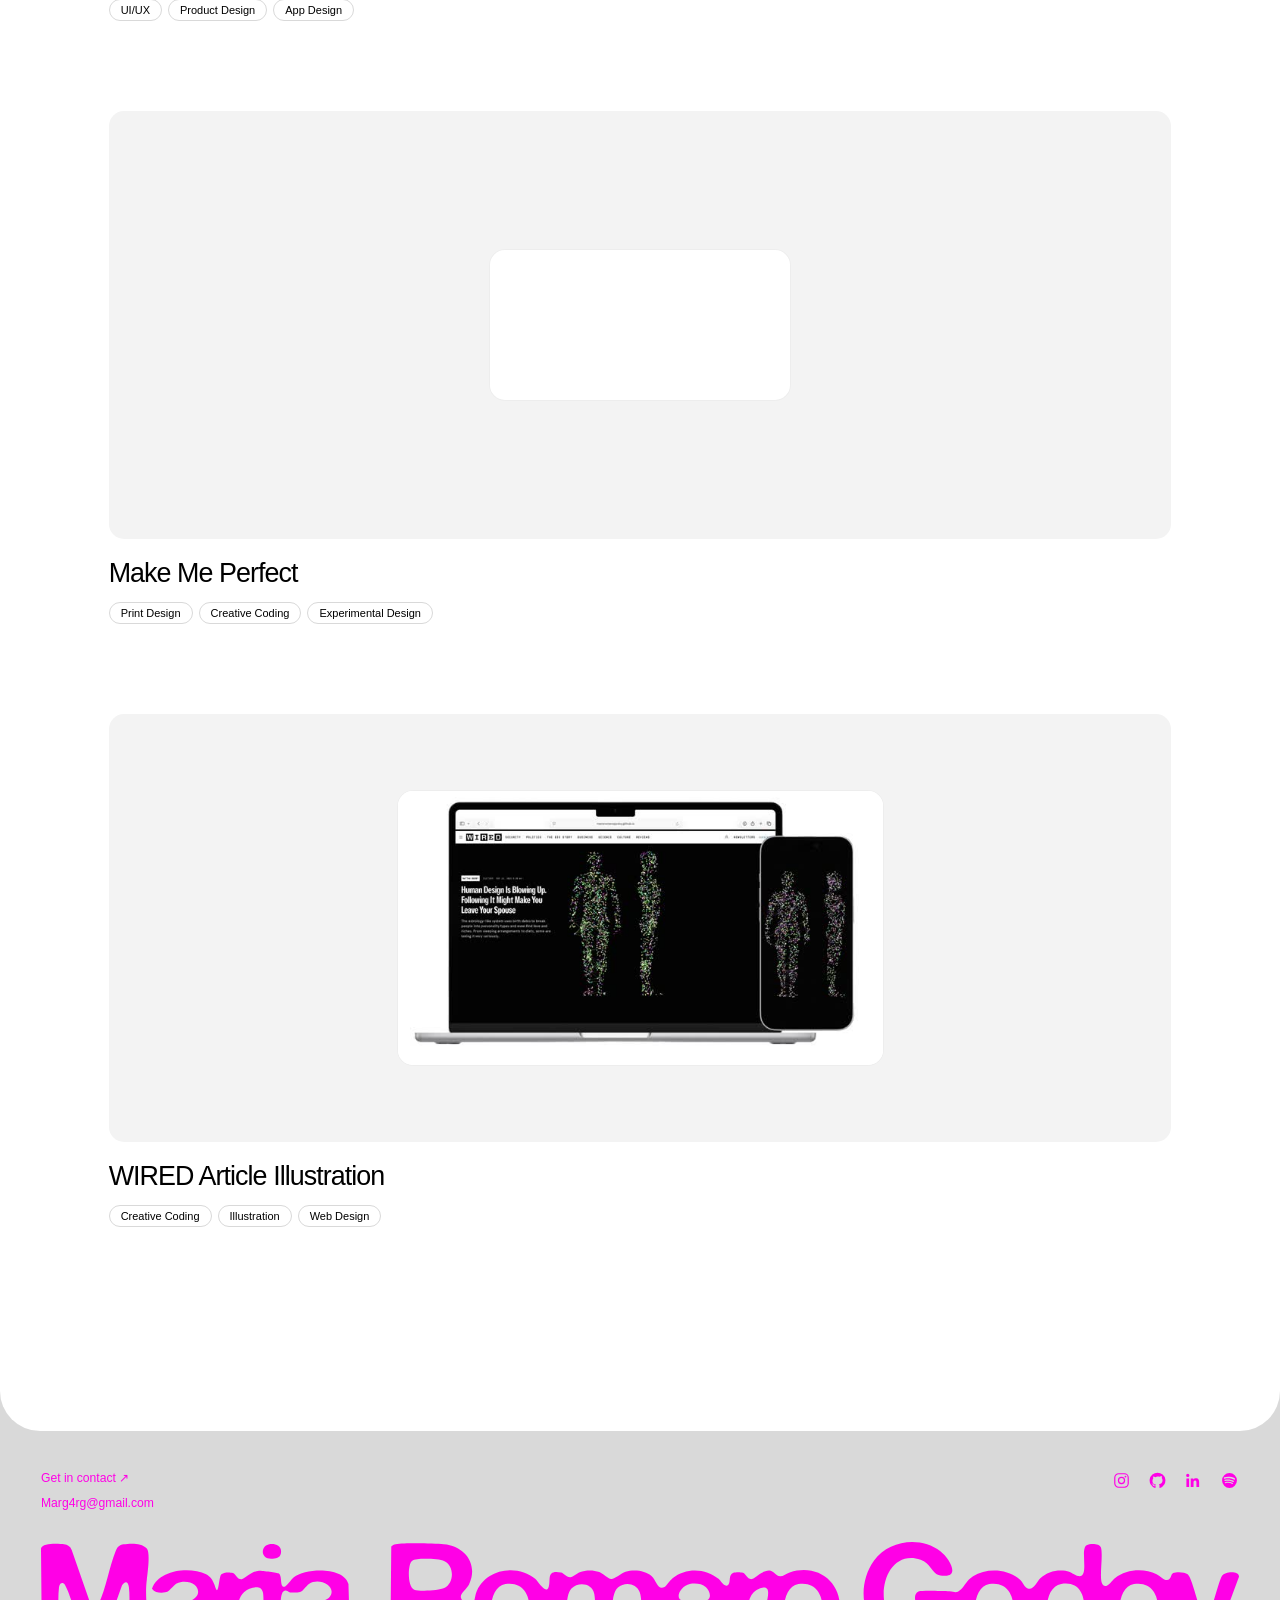
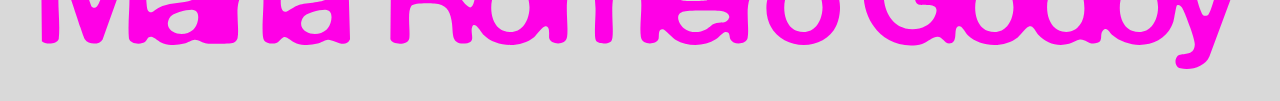
==== commit 2441fdc9: "push" ====
--- a/index.html
+++ b/index.html
@@ -4081,6 +4081,156 @@
         html body #work .gallery-thumbnail > img,
         html body #work .gallery-thumbnail > video {
           transition: filter 350ms ease, transform 350ms ease !important;
+        }
+      }
+    </style>
+
+    <style id="rg-mobile-home-footer-consistency-2026-11-12">
+      /* Keep exactly the same brand pink on every device, including Safari/iPhone. */
+      :root {
+        --rg-brand-pink: #ff00e6;
+        --rg-footer-gray: #d9d9d9;
+      }
+      html body footer.rg-footer,
+      html body .rg-footer {
+        background-color: var(--rg-footer-gray) !important;
+        color: var(--rg-brand-pink) !important;
+      }
+      html body .rg-footer .rg-footer-contact a,
+      html body .rg-footer .rg-footer-contact a:link,
+      html body .rg-footer .rg-footer-contact a:visited,
+      html body .rg-footer .rg-footer-contact a:hover,
+      html body .rg-footer .rg-footer-contact a:active,
+      html body .rg-footer .rg-footer-social a,
+      html body .rg-footer .rg-footer-social a:link,
+      html body .rg-footer .rg-footer-social a:visited,
+      html body .rg-footer .rg-footer-social a:hover {
+        color: var(--rg-brand-pink) !important;
+        -webkit-text-fill-color: var(--rg-brand-pink) !important;
+      }
+      html body .rg-footer .rg-footer-social svg {
+        color: var(--rg-brand-pink) !important;
+        fill: currentColor;
+      }
+      /* Render the SVG wordmark as an exact pink mask rather than a color-approximation filter. */
+      html body .rg-footer .rg-footer-name {
+        width: 100% !important;
+        line-height: 0 !important;
+        background: var(--rg-brand-pink) !important;
+        -webkit-mask: url("romgod-name.svg") center / contain no-repeat;
+        mask: url("romgod-name.svg") center / contain no-repeat;
+      }
+      html body .rg-footer .rg-footer-name img {
+        display: block !important;
+        width: 100% !important;
+        height: auto !important;
+        opacity: 0 !important; /* element maintains the exact wordmark's natural aspect ratio */
+      }
+
+      @media (max-width: 700px) {
+        html,
+        body {
+          width: 100%;
+          max-width: 100%;
+          overflow-x: clip;
+        }
+        /* Restore a clean vertical rhythm; desktop choreography is unchanged. */
+        html body.rg-choreography .rg-new-hero {
+          min-height: min(660px, calc(100svh - 70px)) !important;
+          height: auto !important;
+          padding: clamp(68px, 13vh, 125px) 20px 85px !important;
+          display: flex !important;
+          align-items: center !important;
+          justify-content: center !important;
+          overflow: hidden !important;
+        }
+        html body.rg-choreography .rg-new-hero .rg-hero-content {
+          width: 100% !important;
+          max-width: 100% !important;
+          transform: none !important;
+          position: relative !important;
+        }
+        html body.rg-choreography .rg-new-hero .rg-display-name {
+          width: 100% !important;
+          max-width: 100% !important;
+          overflow: visible !important;
+          margin: 0 0 28px !important;
+          line-height: 1 !important;
+        }
+        html
+          body.rg-choreography
+          .rg-new-hero
+          .rg-display-name
+          img.rg-big-logo {
+          display: block !important;
+          width: 100% !important;
+          max-width: 100% !important;
+          margin: 0 auto !important;
+          height: auto !important;
+          transform: none !important;
+          animation: none !important;
+          clip-path: none !important;
+        }
+        html body.rg-choreography .rg-new-hero .rg-hero-sub {
+          width: 100% !important;
+          max-width: 100% !important;
+          display: flex !important;
+          flex-wrap: wrap !important;
+          align-items: center !important;
+          justify-content: flex-start !important;
+          gap: 10px 12px !important;
+          padding: 0 !important;
+        }
+        html body.rg-choreography .rg-new-hero .rg-lead {
+          font-size: 15px !important;
+          line-height: 1.4 !important;
+          max-width: 100% !important;
+          margin: 0 !important;
+        }
+        html body.rg-choreography .rg-new-hero .rg-slot {
+          max-width: 100% !important;
+          min-width: 150px !important;
+          flex-shrink: 1 !important;
+        }
+        html body #work.gallery-grid {
+          grid-template-columns: 1fr !important;
+          padding-inline: 20px !important;
+          row-gap: 42px !important;
+          max-width: 540px !important;
+        }
+        html body #work .gallery-thumbnail {
+          width: 100% !important;
+          aspect-ratio: 1.65 / 1 !important;
+        }
+        html body #work .gallery-thumbnail > img,
+        html body #work .gallery-thumbnail > video {
+          max-width: 78% !important;
+          max-height: 75% !important;
+        }
+        html body .rg-footer,
+        html body footer.rg-footer {
+          padding: 32px 20px 38px !important;
+        }
+        html body .rg-footer .rg-footer-top {
+          display: flex !important;
+          flex-direction: column !important;
+          align-items: flex-start !important;
+          gap: 26px !important;
+          margin-bottom: 28px !important;
+        }
+        html body .rg-footer .rg-footer-contact a {
+          font-size: 14px !important;
+        }
+      }
+      @media (max-width: 390px) {
+        html body.rg-choreography .rg-new-hero {
+          padding-inline: 16px !important;
+        }
+        html body.rg-choreography .rg-new-hero .rg-lead {
+          font-size: 14px !important;
+        }
+        html body #work.gallery-grid {
+          padding-inline: 16px !important;
         }
       }
     </style>
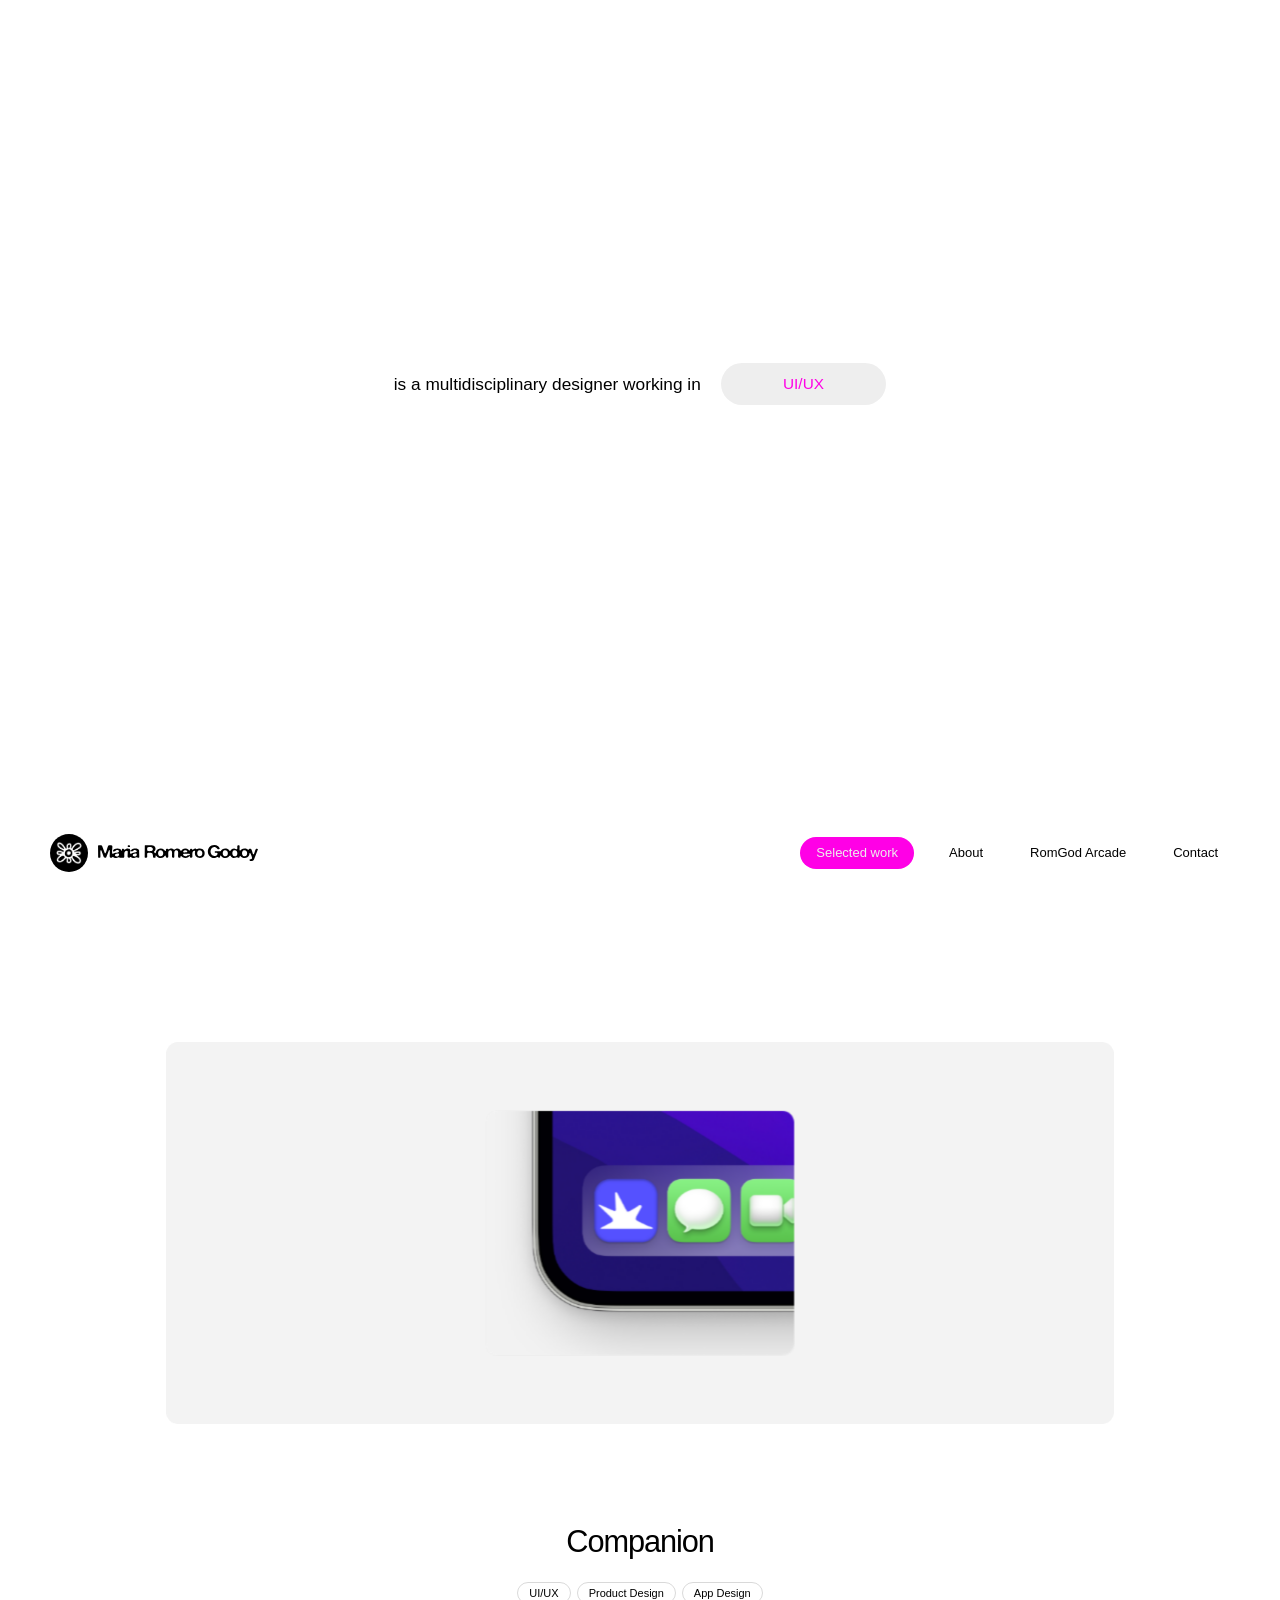
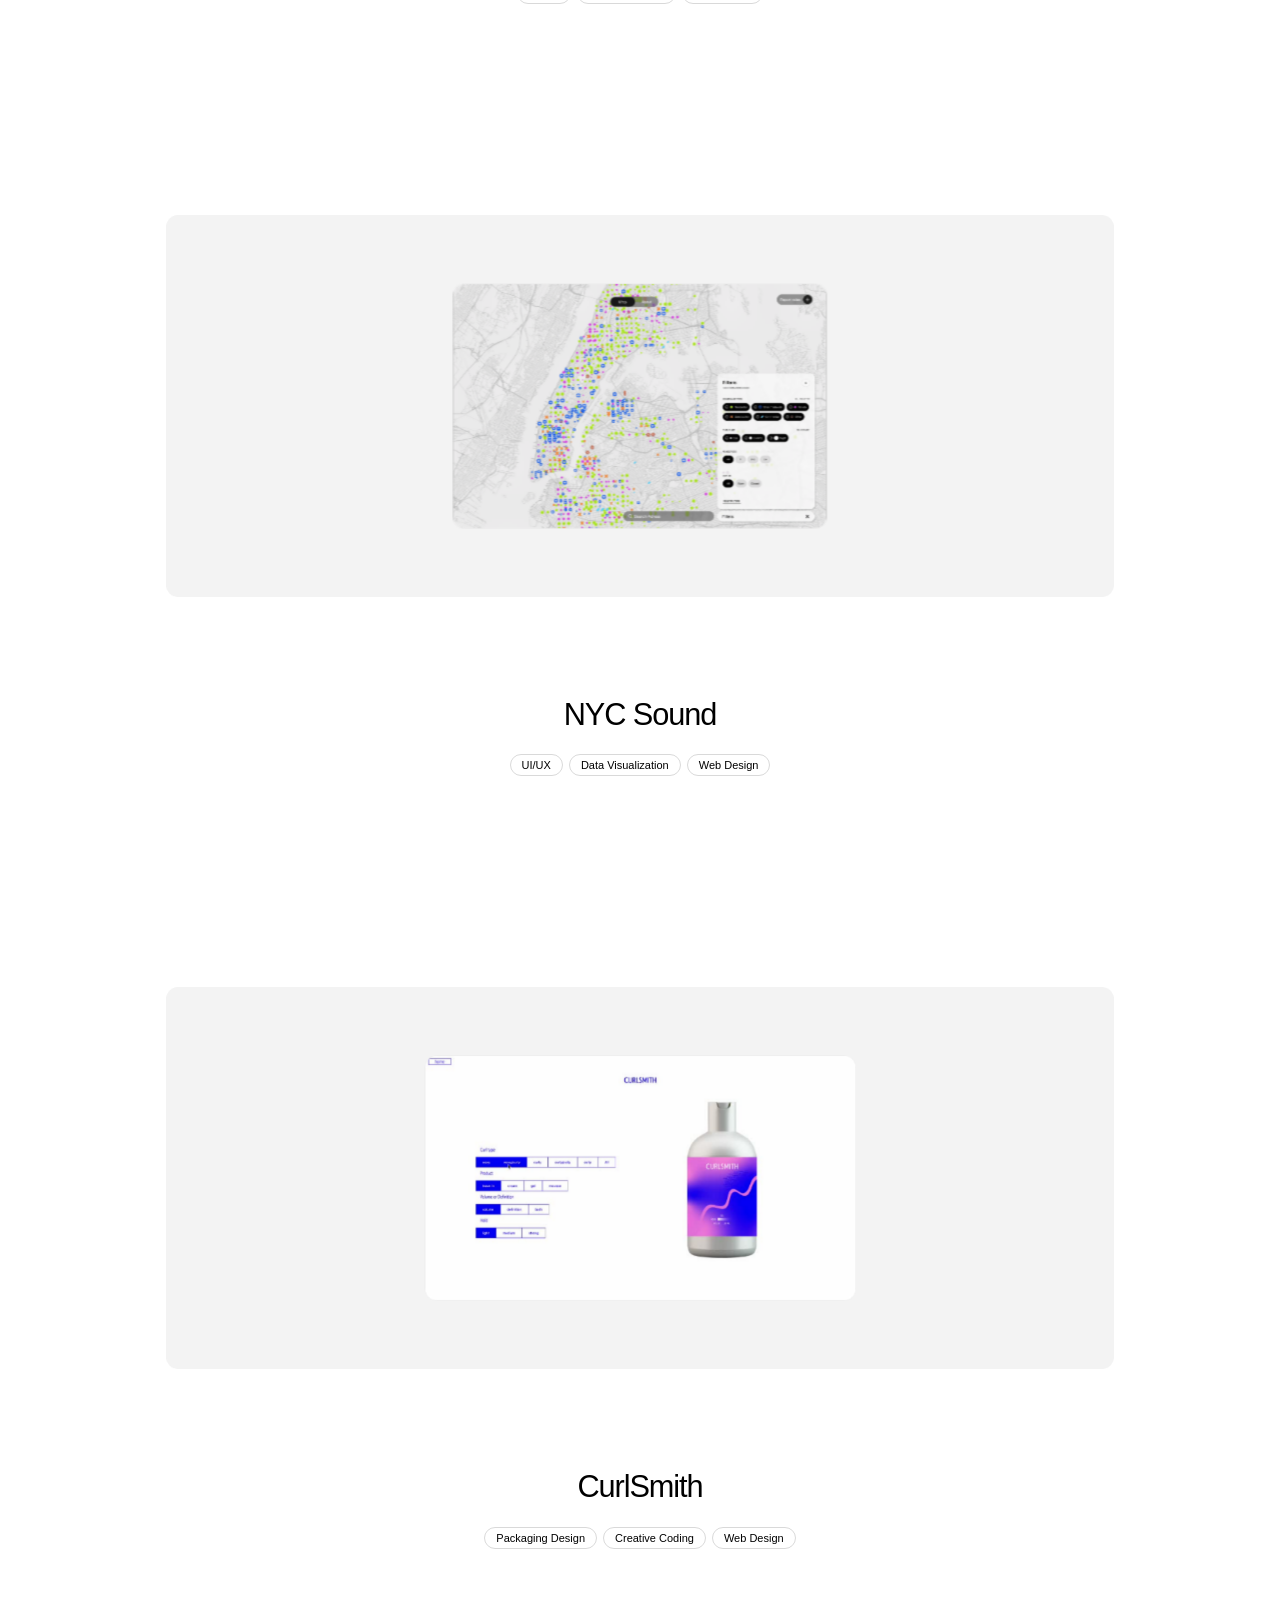
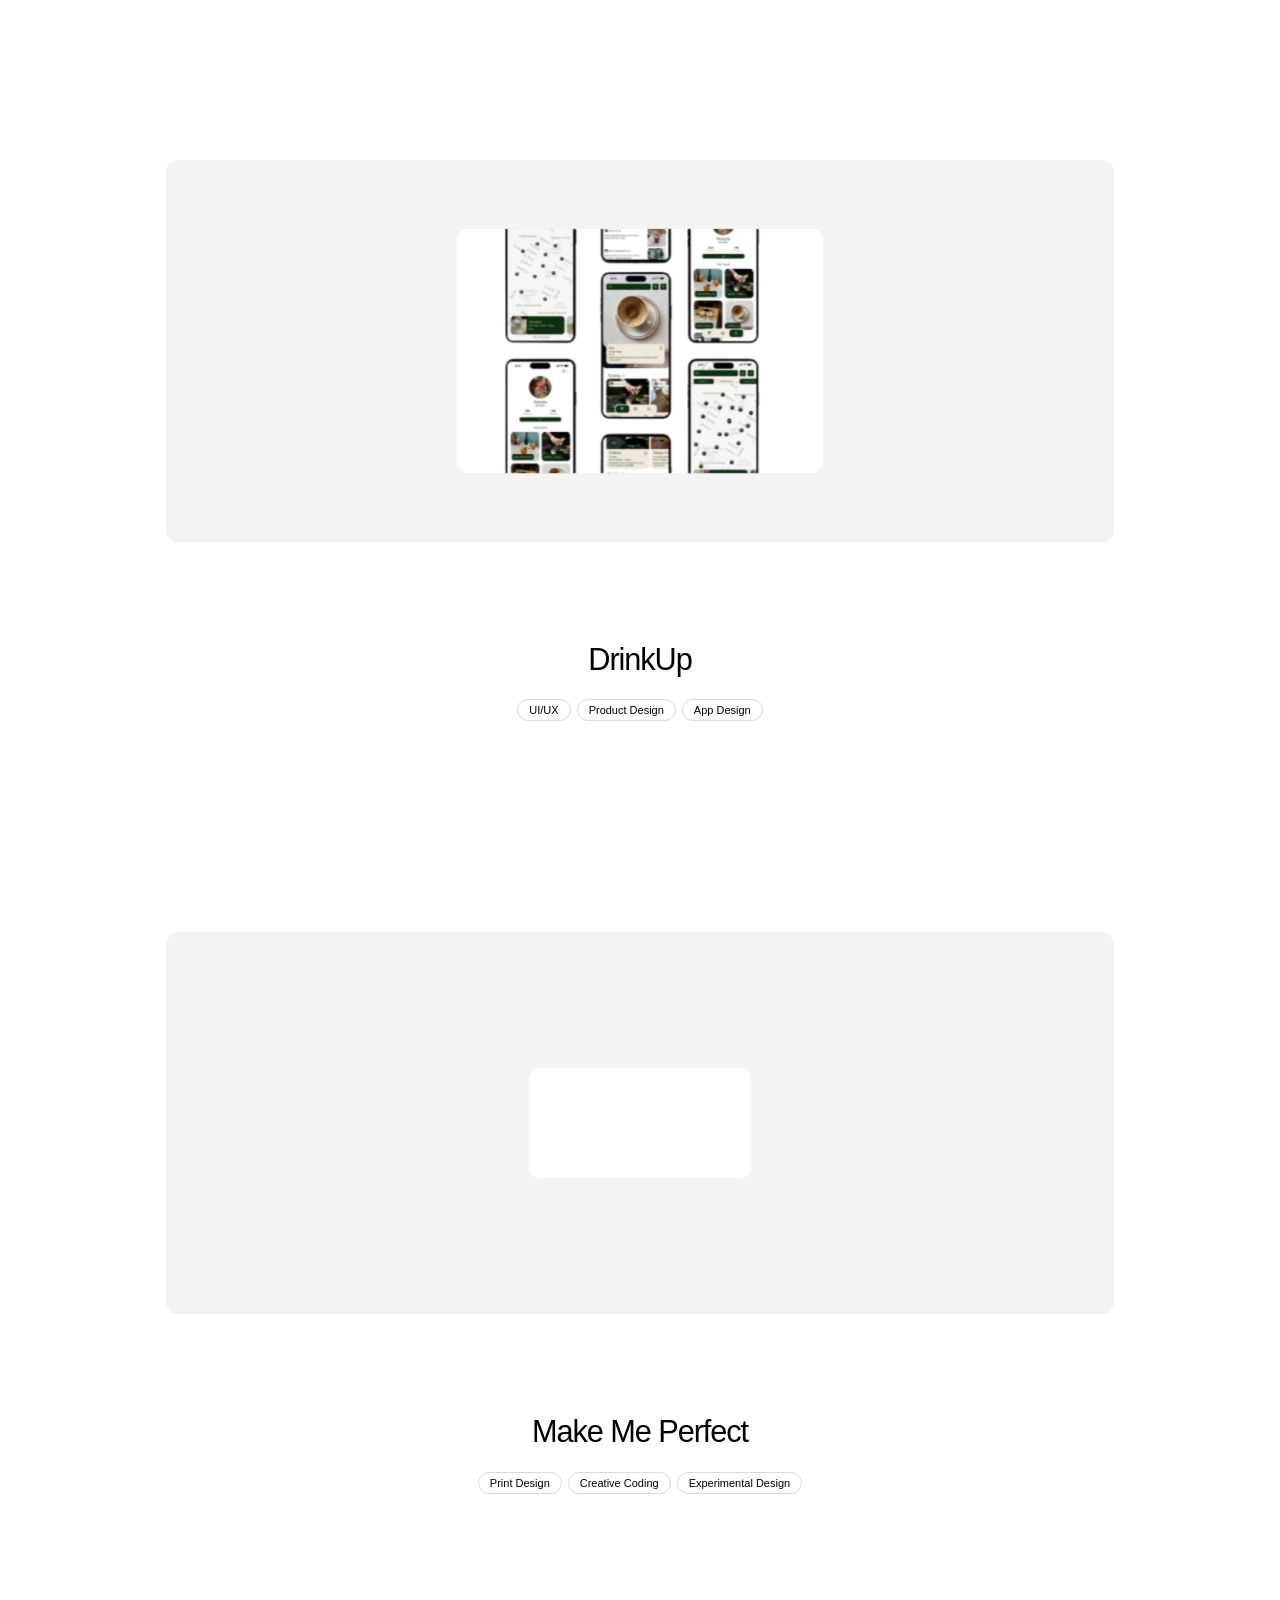
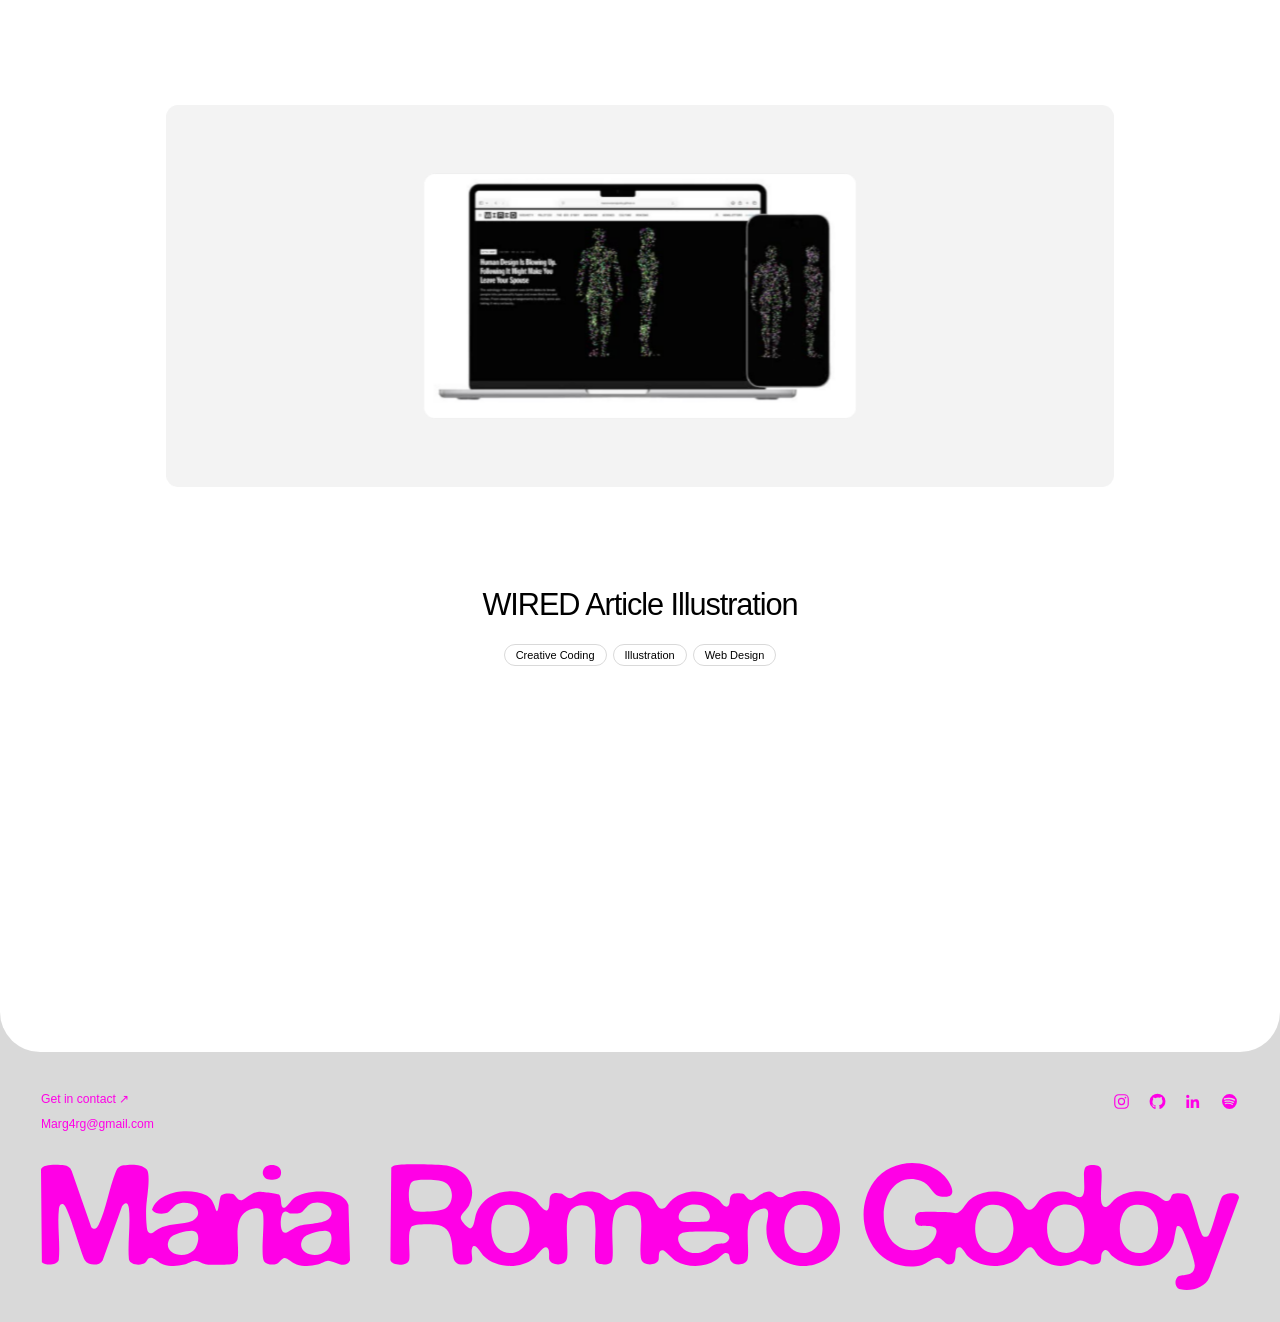
==== commit afed9b2b: "push" ====
--- a/index.html
+++ b/index.html
@@ -4231,6 +4231,193 @@
         }
         html body #work.gallery-grid {
           padding-inline: 16px !important;
+        }
+      }
+    </style>
+
+    <style id="rg-scroll-expanding-projects">
+      /* Scroll-driven portfolio: each case grows edge to edge at the viewport centre,
+   then settles back before the next project gets focus. */
+      #work.gallery-grid {
+        display: flex !important;
+        flex-direction: column !important;
+        align-items: center !important;
+        justify-content: flex-start !important;
+        width: 100% !important;
+        max-width: none !important;
+        padding: 75px 0 140px !important;
+        margin: 0 !important;
+        row-gap: 0 !important;
+        column-gap: 0 !important;
+        overflow: visible !important;
+      }
+      #work .gallery-item {
+        --rg-zoom: 0;
+        width: calc(74vw + 26vw * var(--rg-zoom)) !important;
+        max-width: 100vw !important;
+        min-width: 0;
+        flex: none;
+        margin: 0 auto 16vh !important;
+        transition: none !important;
+        will-change: width;
+      }
+      #work .gallery-action {
+        width: 100%;
+        display: block;
+        text-decoration: none;
+      }
+      #work .gallery-thumbnail {
+        width: 100% !important;
+        height: calc(min(63vw, 62vh) + 18vh * var(--rg-zoom)) !important;
+        max-height: 85vh !important;
+        min-height: 360px;
+        aspect-ratio: auto !important;
+        border-radius: calc(18px - 18px * var(--rg-zoom)) !important;
+        overflow: hidden !important;
+        transition: none !important;
+      }
+      #work .gallery-thumbnail > img,
+      #work .gallery-thumbnail > video {
+        object-fit: contain !important;
+        transform: scale(calc(1.02 + 0.08 * var(--rg-zoom))) !important;
+        transition: transform 0.12s ease-out !important;
+      }
+      #work .gallery-name,
+      #work .gallery-chips {
+        max-width: 1240px;
+        margin-left: auto !important;
+        margin-right: auto !important;
+        width: calc(100% - 2 * clamp(20px, 4vw, 60px));
+      }
+      #work .gallery-name {
+        padding-top: 14px;
+        font-size: clamp(23px, 2.4vw, 37px) !important;
+        letter-spacing: -0.035em;
+      }
+      #work .gallery-chips {
+        margin-top: 9px !important;
+      }
+      #work .gallery-item:focus-within .gallery-thumbnail {
+        outline: 2px solid #ff00e6;
+        outline-offset: 3px;
+      }
+      @media (max-width: 700px) {
+        #work.gallery-grid {
+          padding-top: 35px !important;
+          padding-bottom: 70px !important;
+        }
+        #work .gallery-item {
+          width: calc(89vw + 11vw * var(--rg-zoom)) !important;
+          margin-bottom: 12vh !important;
+        }
+        #work .gallery-thumbnail {
+          height: calc(54vh + 13vh * var(--rg-zoom)) !important;
+          min-height: 260px !important;
+          max-height: 76vh !important;
+          border-radius: calc(12px - 12px * var(--rg-zoom)) !important;
+        }
+        #work .gallery-thumbnail > img,
+        #work .gallery-thumbnail > video {
+          transform: scale(calc(1 + 0.04 * var(--rg-zoom))) !important;
+        }
+        #work .gallery-name,
+        #work .gallery-chips {
+          width: calc(100% - 36px);
+        }
+        #work .gallery-name {
+          font-size: 22px !important;
+        }
+      }
+      @media (prefers-reduced-motion: reduce) {
+        #work .gallery-item {
+          --rg-zoom: 0 !important;
+          width: min(90vw, 1200px) !important;
+          will-change: auto;
+        }
+        #work .gallery-thumbnail {
+          border-radius: 12px !important;
+          height: min(65vw, 75vh) !important;
+        }
+      }
+    </style>
+
+    <style id="rg-centered-expansion-correction">
+      /* A viewport-wide centered track prevents left/bottom anchored expansion. */
+      #work.gallery-grid {
+        position: relative !important;
+        left: 50% !important;
+        transform: translateX(-50%) !important;
+        width: 100vw !important;
+        max-width: 100vw !important;
+        margin-left: 0 !important;
+        margin-right: 0 !important;
+        align-items: center !important;
+        overflow: visible !important;
+        box-sizing: border-box !important;
+      }
+      #work .gallery-item {
+        width: 100vw !important;
+        max-width: 100vw !important;
+        margin-left: 0 !important;
+        margin-right: 0 !important;
+        padding: 0 !important;
+        align-self: center !important;
+        transform: none !important;
+        box-sizing: border-box !important;
+        will-change: auto !important;
+      }
+      #work .gallery-action {
+        width: 100% !important;
+        display: flex !important;
+        flex-direction: column !important;
+        align-items: center !important;
+      }
+      #work .gallery-thumbnail {
+        width: 100vw !important;
+        max-width: 100vw !important;
+        height: min(75vh, 760px) !important;
+        min-height: 350px !important;
+        transform: scale(calc(0.74 + 0.26 * var(--rg-zoom))) !important;
+        transform-origin: 50% 50% !important;
+        margin: 0 auto !important;
+        border-radius: calc(18px - 18px * var(--rg-zoom)) !important;
+        will-change: transform !important;
+        box-sizing: border-box !important;
+      }
+      #work .gallery-name,
+      #work .gallery-chips {
+        text-align: center !important;
+        margin-left: auto !important;
+        margin-right: auto !important;
+      }
+      #work .gallery-name {
+        width: 100% !important;
+      }
+      #work .gallery-chips {
+        display: flex !important;
+        flex-wrap: wrap !important;
+        justify-content: center !important;
+        width: 100% !important;
+        padding-left: 15px !important;
+        padding-right: 15px !important;
+      }
+      @media (max-width: 700px) {
+        #work .gallery-item {
+          width: 100vw !important;
+          max-width: 100vw !important;
+        }
+        #work .gallery-thumbnail {
+          width: 100vw !important;
+          height: min(65vh, 610px) !important;
+          min-height: 270px !important;
+          transform: scale(calc(0.88 + 0.12 * var(--rg-zoom))) !important;
+          transform-origin: center center !important;
+        }
+      }
+      @media (prefers-reduced-motion: reduce) {
+        #work .gallery-thumbnail {
+          transform: scale(0.9) !important;
+          will-change: auto !important;
         }
       }
     </style>
@@ -4896,5 +5083,44 @@
         });
       })();
     </script>
+
+    <script id="rg-scroll-expanding-script">
+      (function () {
+        const gallery = document.getElementById("work");
+        if (!gallery) return;
+        const cards = Array.from(gallery.querySelectorAll(".gallery-item"));
+        const reduced = window.matchMedia("(prefers-reduced-motion: reduce)");
+        let pending = false;
+        function update() {
+          pending = false;
+          if (reduced.matches) {
+            cards.forEach((card) => card.style.removeProperty("--rg-zoom"));
+            return;
+          }
+          const vh = window.innerHeight || 800;
+          const center = vh * 0.52;
+          // Every project independently peaks when its midpoint reaches the
+          // viewing area; it contracts as the next project moves into view.
+          cards.forEach((card) => {
+            const r = card.getBoundingClientRect();
+            const midpoint = r.top + Math.min(r.height, vh) * 0.48;
+            const distance = Math.abs(midpoint - center);
+            const t = Math.max(0, Math.min(1, 1 - distance / (vh * 0.78)));
+            const eased = t * t * (3 - 2 * t);
+            card.style.setProperty("--rg-zoom", eased.toFixed(4));
+          });
+        }
+        function request() {
+          if (!pending) {
+            pending = true;
+            requestAnimationFrame(update);
+          }
+        }
+        window.addEventListener("scroll", request, { passive: true });
+        window.addEventListener("resize", request, { passive: true });
+        reduced.addEventListener("change", request);
+        request();
+      })();
+    </script>
   </body>
 </html>
--- a/footer.css
+++ b/footer.css
@@ -170,11 +170,11 @@
 /* 2026-11-09: updated shared footer palette */
 html,
 body {
-  background-color: #eeeeee !important;
+  background-color: #000000 !important;
 }
 html body .rg-footer,
 html body footer.rg-footer {
-  background: #eeeeee !important;
+  background: #000000 !important;
   color: #ff00e6 !important;
 }
 html body .rg-footer .rg-footer-contact a,
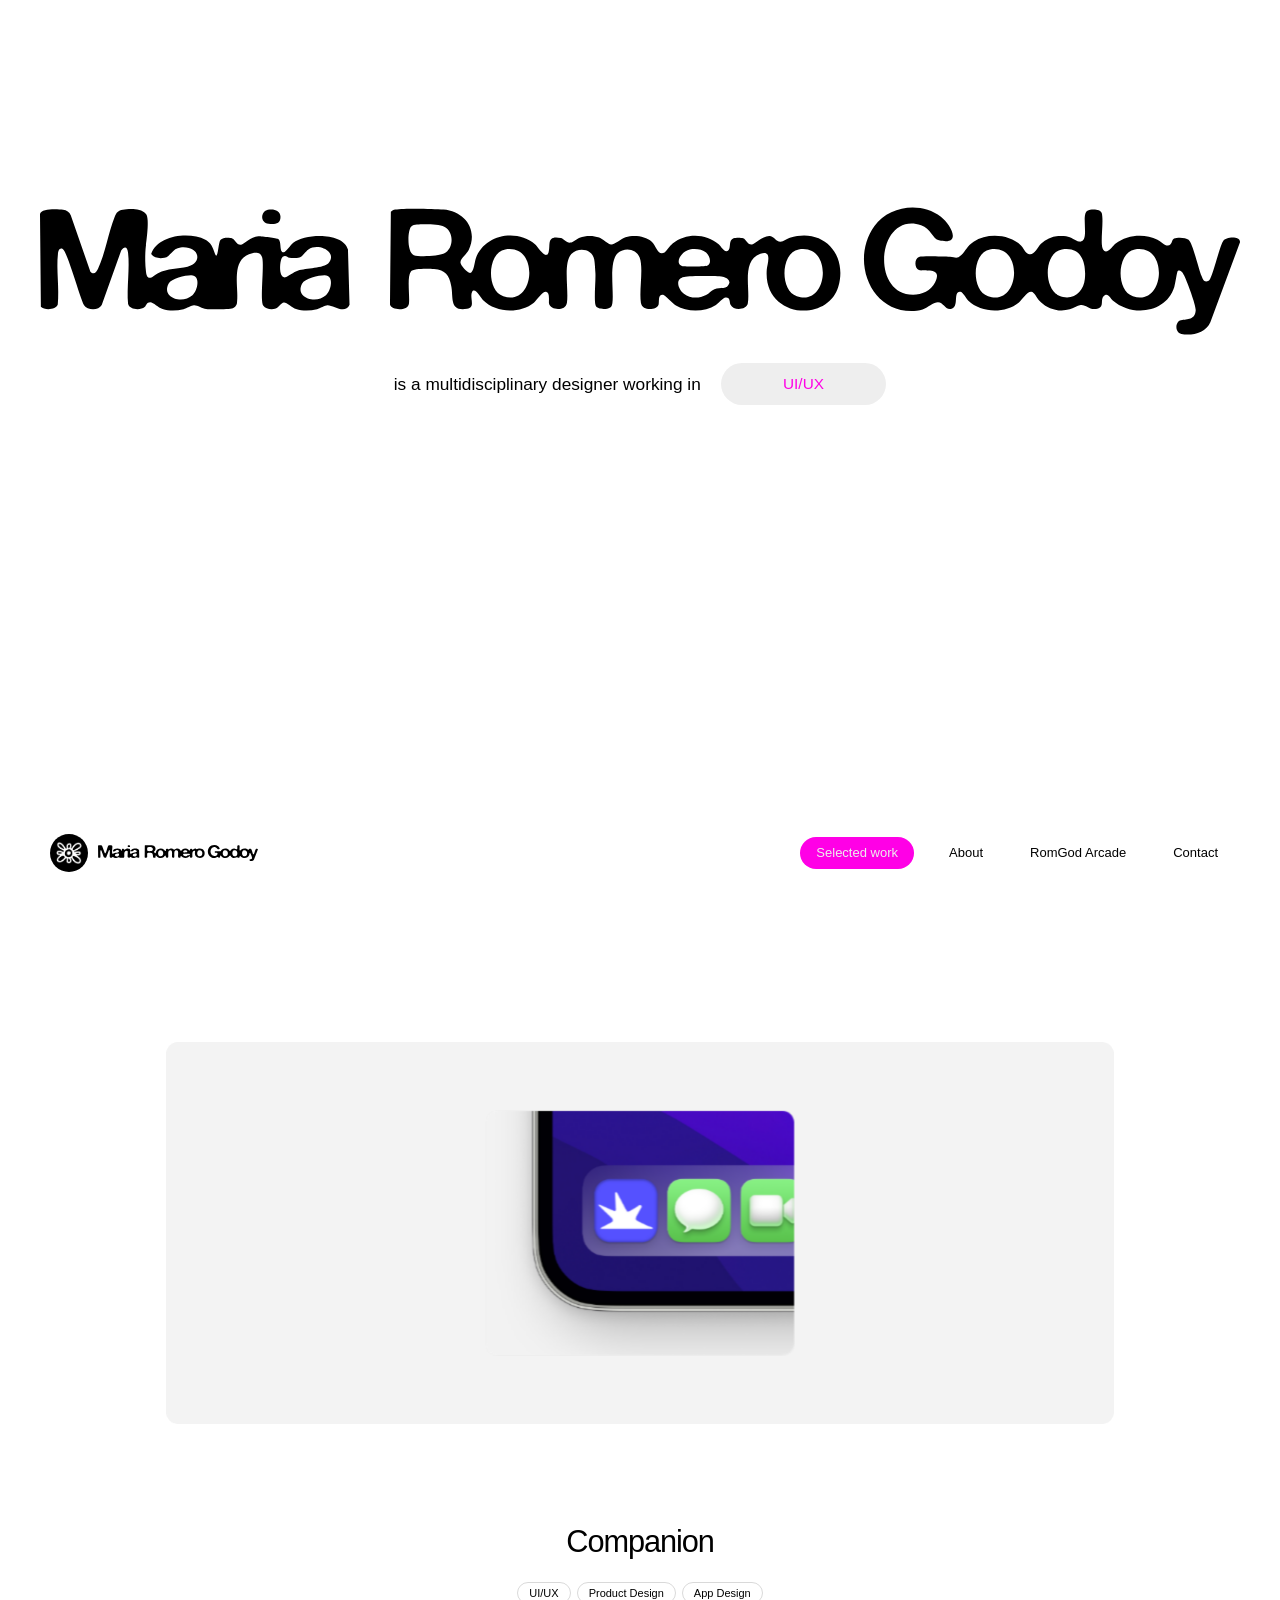
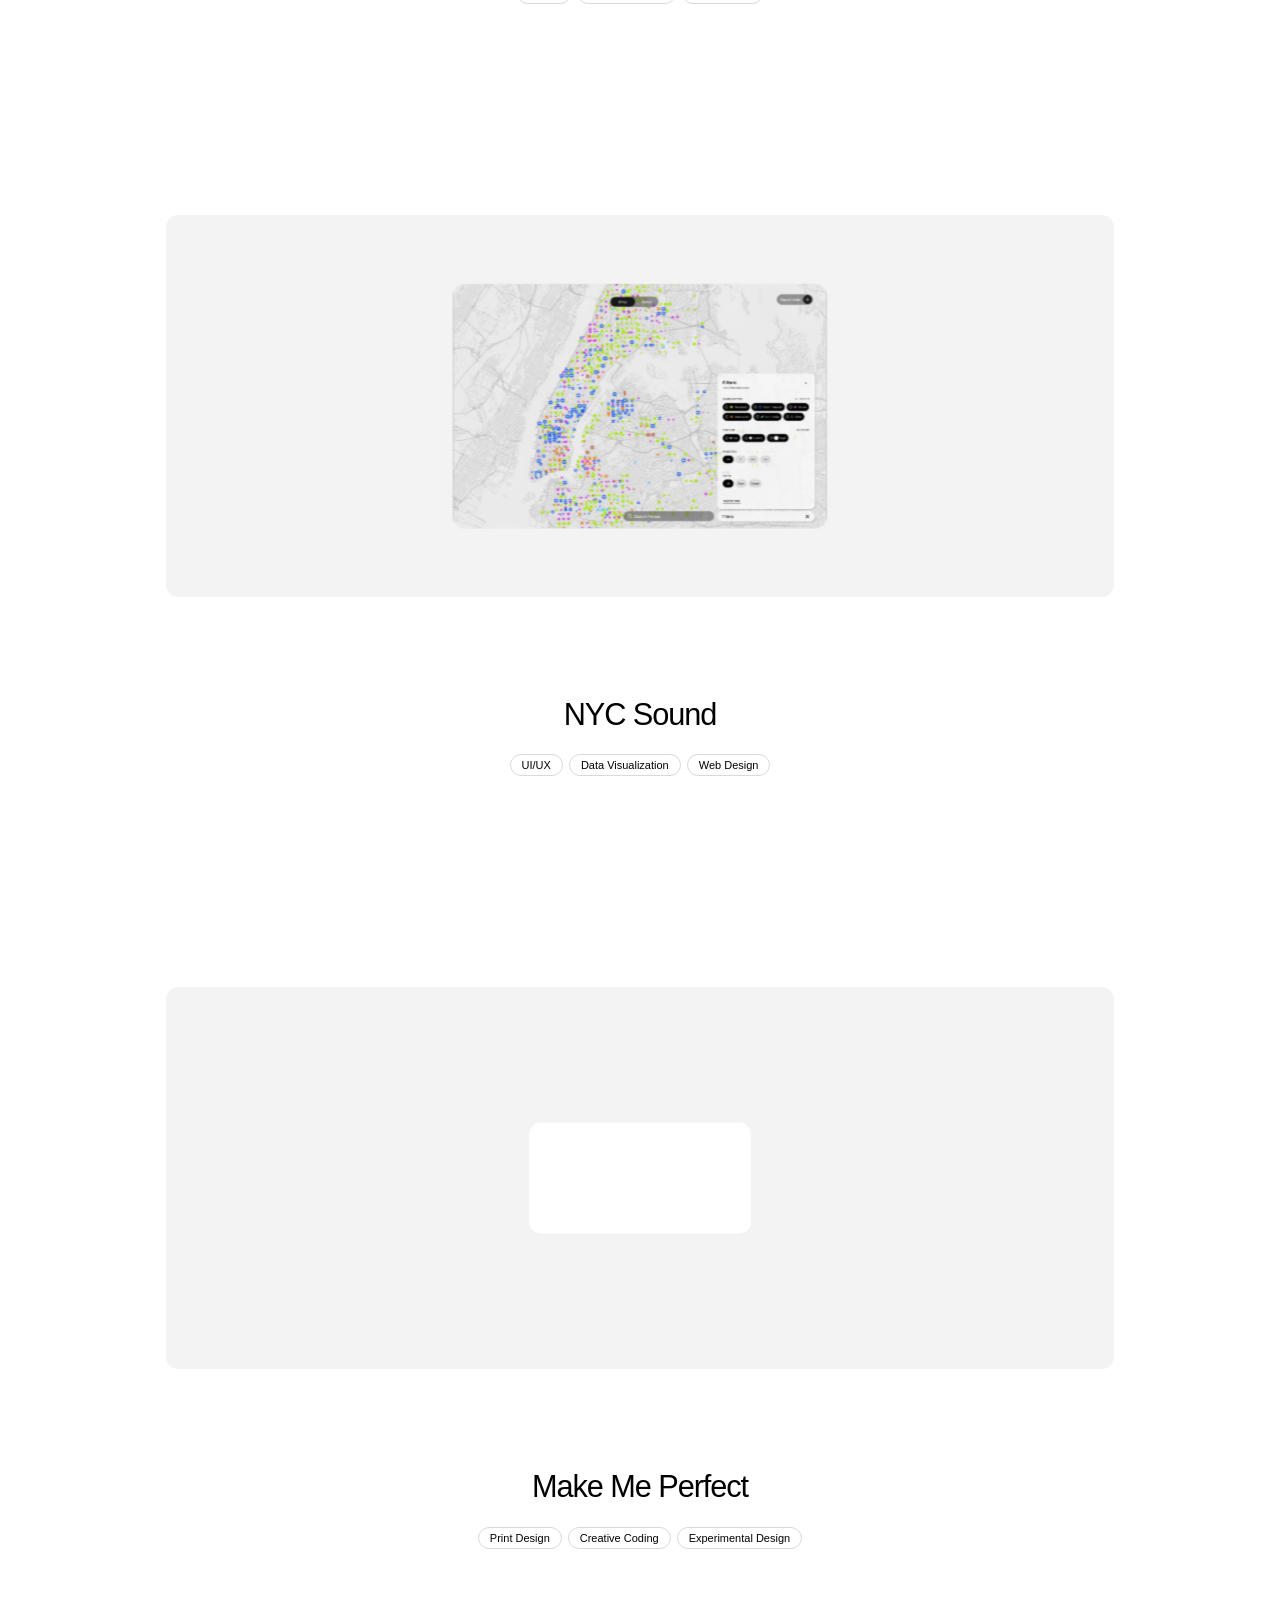
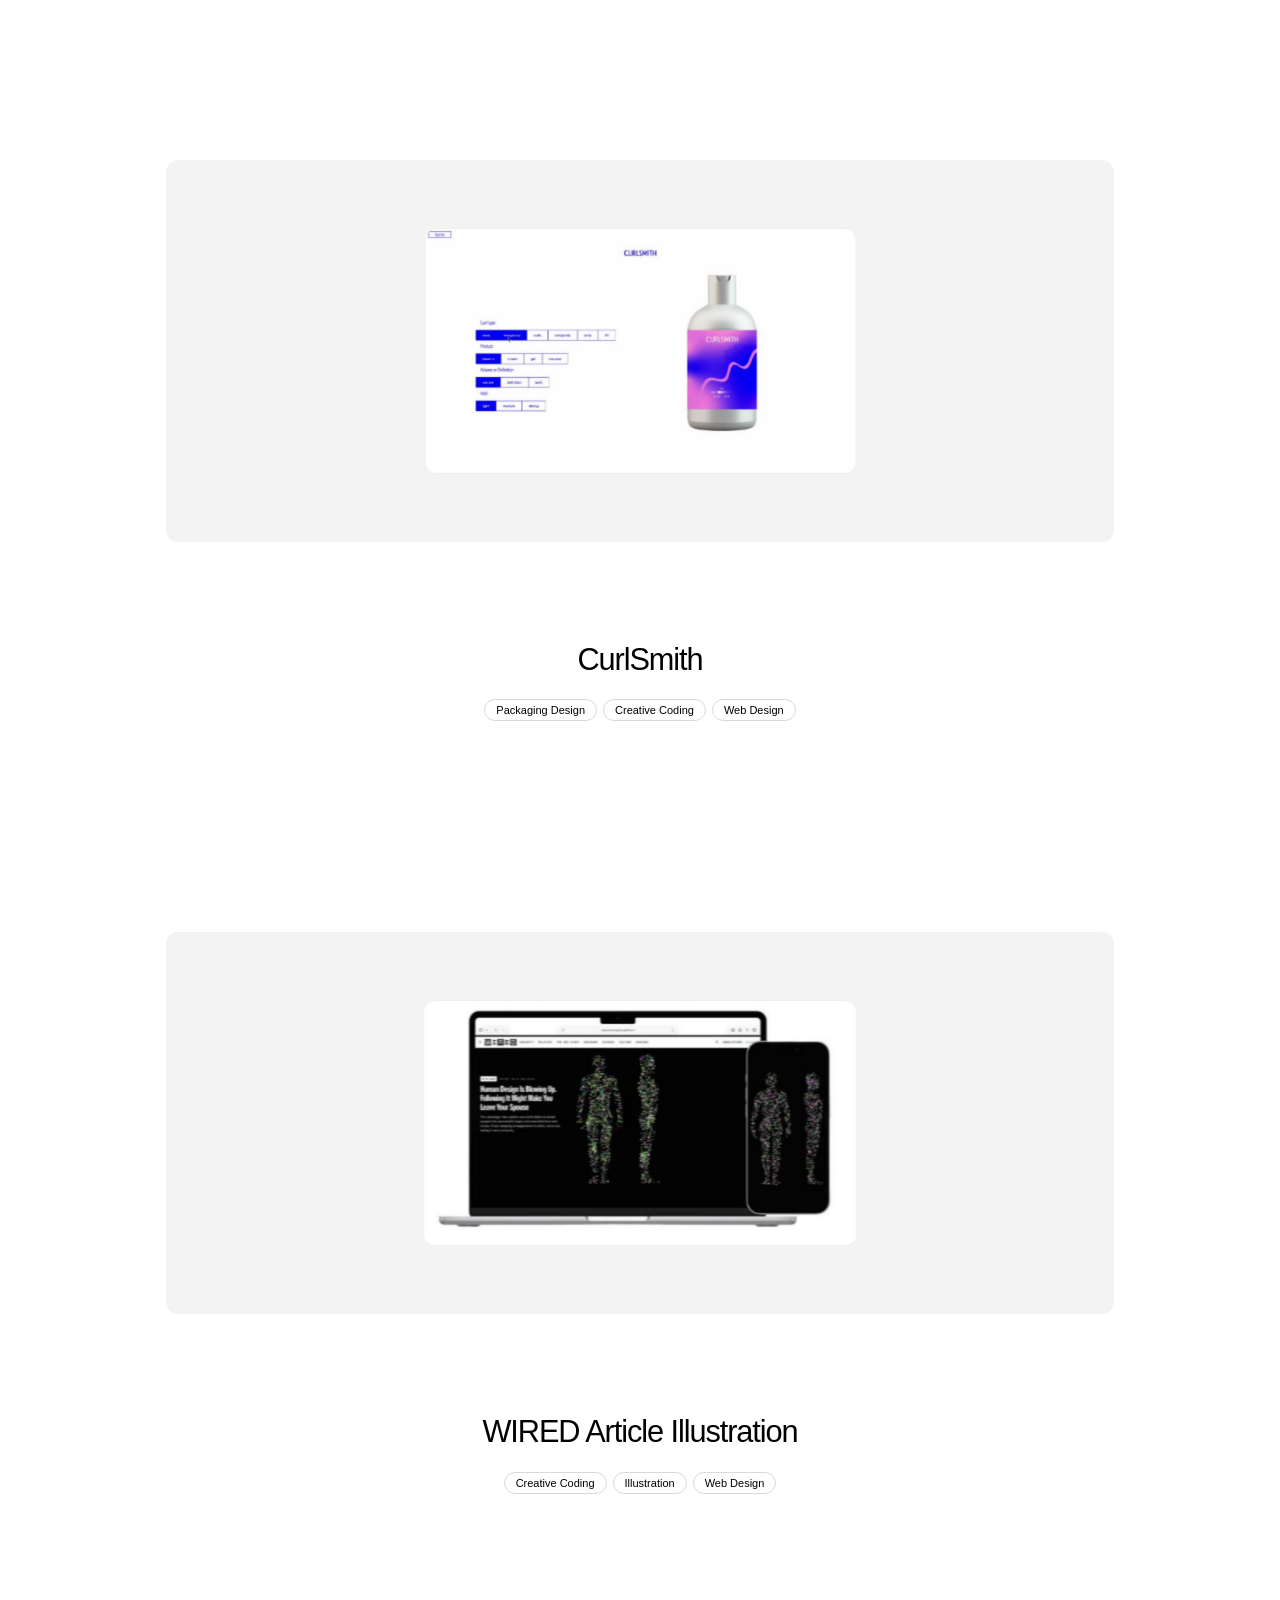
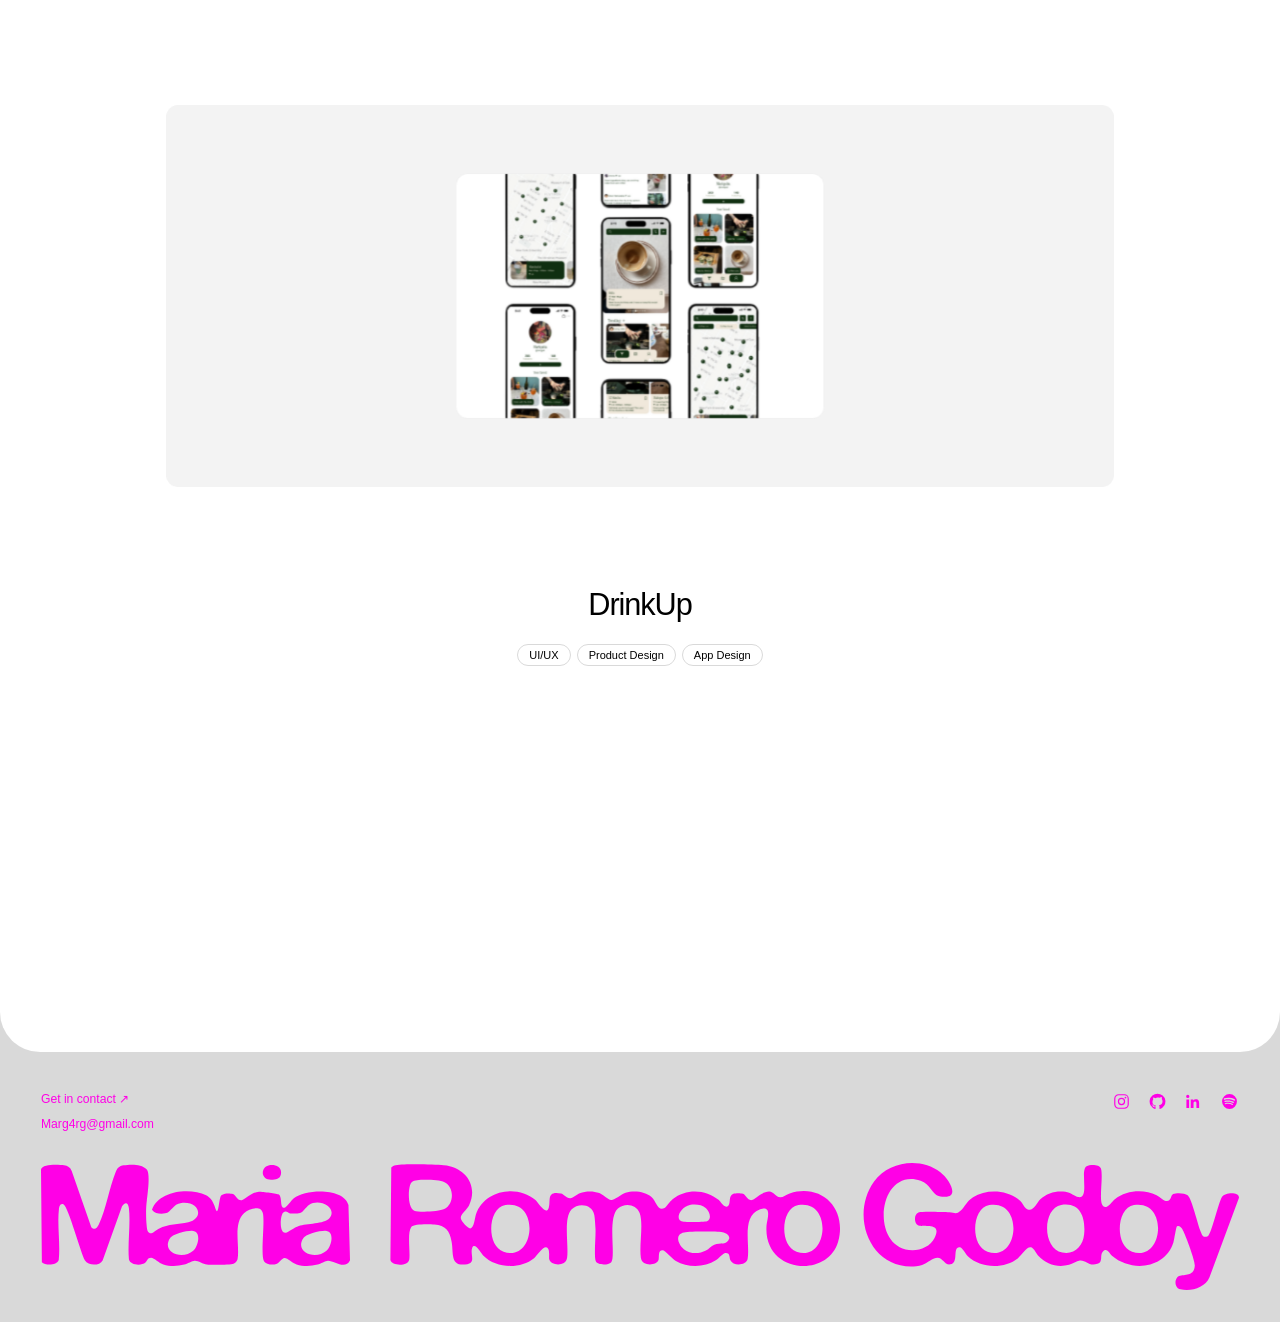
==== commit 2e2db62d: "push" ====
--- a/index.html
+++ b/index.html
@@ -1,22 +1,16 @@
 <!DOCTYPE html>
 
 <html lang="en">
-  <head>
-    <meta charset="utf-8" />
-    <meta content="width=device-width, initial-scale=1" name="viewport" />
-    <title>Maria Romero Godoy — RomGod</title>
-    <link href="logo.png" rel="icon" type="image/png" />
-    <meta
-      content="Portfolio of Maria Romero Godoy: UI/UX, creative coding, branding, graphic and experimental design."
-      name="description"
-    />
-    <link href="https://fonts.googleapis.com" rel="preconnect" />
-    <link crossorigin="" href="https://fonts.gstatic.com" rel="preconnect" />
-    <link
-      href="https://fonts.googleapis.com/css2?family=IBM+Plex+Sans:wght@400&amp;display=swap"
-      rel="stylesheet"
-    />
-    <style>
+<head>
+<meta charset="utf-8"/>
+<meta content="width=device-width, initial-scale=1" name="viewport"/>
+<title>Maria Romero Godoy — RomGod</title>
+<link href="logo.png" rel="icon" type="image/png"/>
+<meta content="Portfolio of Maria Romero Godoy: UI/UX, creative coding, branding, graphic and experimental design." name="description"/>
+<link href="https://fonts.googleapis.com" rel="preconnect"/>
+<link crossorigin="" href="https://fonts.gstatic.com" rel="preconnect"/>
+<link href="https://fonts.googleapis.com/css2?family=IBM+Plex+Sans:wght@400&amp;display=swap" rel="stylesheet"/>
+<style>
       :root {
         --black: #000;
         --white: #fff;
@@ -1300,7 +1294,7 @@
         }
       }
     </style>
-    <style>
+<style>
       /* RomGod small black dot cursor */
       @media (pointer: fine) {
         html,
@@ -1397,7 +1391,7 @@
         }
       }
     </style>
-    <style>
+<style>
       /* Editorial navigation: screenshot-inspired, left aligned links and name at right */
       .site-header {
         position: sticky !important;
@@ -1513,7 +1507,7 @@
         }
       }
     </style>
-    <style>
+<style>
       /* Smaller, swapped editorial navigation */
       .site-header {
         padding: 12px clamp(20px, 3.7vw, 55px) !important;
@@ -1571,7 +1565,7 @@
         }
       }
     </style>
-    <style>
+<style>
       a.gallery-action {
         display: block;
         color: inherit;
@@ -1582,7 +1576,7 @@
         outline-offset: 5px;
       }
     </style>
-    <style>
+<style>
       .gallery-action[href] {
         display: block;
         text-decoration: none;
@@ -1590,7 +1584,7 @@
         cursor: pointer;
       }
     </style>
-    <style>
+<style>
       /* RomGod streamlined editorial system */
       html,
       body,
@@ -1637,8 +1631,8 @@
         }
       }
     </style>
-    <link href="navigation.css" rel="stylesheet" />
-    <style>
+<link href="navigation.css" rel="stylesheet"/>
+<style>
       /* Homepage identity, adapted from the provided full-screen reference */
       .rg-new-hero {
         position: relative !important;
@@ -1774,7 +1768,7 @@
         }
       }
     </style>
-    <style>
+<style>
       /* Accurate title asset, light introduction, immediate selected work */
       .rg-new-hero {
         min-height: 0 !important;
@@ -1850,7 +1844,7 @@
         }
       }
     </style>
-    <style>
+<style>
       /* Slot-machine pill: paused word with a pixelated diagonal wipe on hover */
       .rg-slot {
         position: relative !important;
@@ -1890,7 +1884,7 @@
         }
       }
     </style>
-    <style>
+<style>
       /* Reliable jet-black custom lettering: never render gray at any scroll position. */
       .rg-display-name,
       .rg-display-name img,
@@ -1986,7 +1980,7 @@
         }
       }
     </style>
-    <style>
+<style>
       /* Original CodePen pizza3 button-container-3 sprite animation (70 frames) */
       .rg-slot {
         position: relative !important;
@@ -2070,9 +2064,9 @@
         }
       }
     </style>
-    <link href="cursor.css" rel="stylesheet" />
-    <link href="mask-button.css" rel="stylesheet" />
-    <style>
+<link href="cursor.css" rel="stylesheet"/>
+<link href="mask-button.css" rel="stylesheet"/>
+<style>
       /* Homepage project gallery: larger imagery, precise project order and backgrounds */
       #work.gallery-grid {
         max-width: 1480px;
@@ -2112,8 +2106,8 @@
         }
       }
     </style>
-    <link href="footer.css?v=romgod-footer-2" rel="stylesheet" />
-    <style id="rg-footer-final-override">
+<link href="footer.css?v=romgod-footer-2" rel="stylesheet"/>
+<style id="rg-footer-final-override">
       /* RomGod shared footer — minimal, no icon containers or link underlines */
       .rg-footer,
       footer.rg-footer {
@@ -2270,7 +2264,7 @@
         }
       }
     </style>
-    <style>
+<style>
       /* Center the homepage opening title without modifying the work grid */
       .rg-new-hero .rg-display-name {
         text-align: center !important;
@@ -2284,8 +2278,8 @@
         max-width: 100% !important;
       }
     </style>
-    <link href="consistent-margins.css" rel="stylesheet" />
-    <style>
+<link href="consistent-margins.css" rel="stylesheet"/>
+<style>
       /* Ensure the contact arrow renders as a plain text glyph on iOS. */
       .rg-contact-link .contact-text-arrow {
         font-family: Arial, Helvetica, sans-serif !important;
@@ -2294,7 +2288,7 @@
         display: inline;
       }
     </style>
-    <style>
+<style>
       /* Refined Works hover: bottom-right glass slider + subtle blur */
       #work .gallery-thumbnail {
         position: relative;
@@ -2417,7 +2411,7 @@
         }
       }
     </style>
-    <style>
+<style>
       /* WORKS / compact slider in the center of each image */
       #work .gallery-thumbnail {
         position: relative;
@@ -2549,7 +2543,7 @@
         }
       }
     </style>
-    <style>
+<style>
       /* Clear, sharp Read More control; preserve gentle image hover blur. */
       #work .readmore-slider,
       #work .readmore-slider.is-complete {
@@ -2579,7 +2573,7 @@
         z-index: 5 !important;
       }
     </style>
-    <style id="rg-center-out-entrance">
+<style id="rg-center-out-entrance">
       /*
        * Motion-only cover update, based on the supplied recordings:
        * the existing black wordmark reveals out from its center.
@@ -2622,7 +2616,7 @@
         }
       }
     </style>
-    <style id="rg-reference-motion-v2">
+<style id="rg-reference-motion-v2">
       /* Pure motion. No new colors, assets, typography, or background treatments. */
       body.rg-choreography .site-header {
         position: fixed !important;
@@ -2685,7 +2679,7 @@
         }
       }
     </style>
-    <style id="romgod-editorial-system-2026">
+<style id="romgod-editorial-system-2026">
       /* COLOR SYSTEM
    #FFFFFF canvas and typography inversion; #000000 type, navigation and controls;
    #EEEEEE project presentation stages; #D9D9D9 quiet dividers and metadata;
@@ -2871,7 +2865,7 @@
         }
       }
     </style>
-    <style id="rg-color-existing-elements-only">
+<style id="rg-color-existing-elements-only">
       /* Accent system: blue only on existing functional text and controls. */
       :root {
         --rg-blue: #ff00e6;
@@ -2920,7 +2914,7 @@
         }
       }
     </style>
-    <style id="rg-palette-controls-final">
+<style id="rg-palette-controls-final">
       /* Color rules: existing elements only; blue text, gray selection, never blue navigation fills. */
       :root {
         --rg-blue: #ff00e6;
@@ -3029,7 +3023,7 @@
         }
       }
     </style>
-    <style id="rg-requested-restorations-2026">
+<style id="rg-requested-restorations-2026">
       /* 1. Large hero name, with exact existing SVG, center-out reveal untouched. */
       body.rg-choreography .rg-new-hero {
         padding-inline: 8px !important;
@@ -3185,7 +3179,7 @@
         }
       }
     </style>
-    <style id="rg-final-footer-and-stage">
+<style id="rg-final-footer-and-stage">
       /* Final focused update: blue footer and larger project artwork. */
       :root {
         --rg-blue: #ff00e6;
@@ -3277,7 +3271,7 @@
         }
       }
     </style>
-    <style id="rg-layout-corrections-nov9">
+<style id="rg-layout-corrections-nov9">
       /* Use the footer blue behind the rounded white sheet: no black seam. */
       html,
       body {
@@ -3416,7 +3410,7 @@
         }
       }
     </style>
-    <style id="rg-pink-cursor-override">
+<style id="rg-pink-cursor-override">
       /* Pink cursor dot, original size and behavior preserved. */
       .cursor-dot {
         background-color: #ff00e6 !important;
@@ -3438,7 +3432,7 @@
         }
       }
     </style>
-    <style id="rg-targeted-layout-fixes-2026-11-09">
+<style id="rg-targeted-layout-fixes-2026-11-09">
       /* Make the stage more proportional; do not stretch the actual artwork. */
       html body #work.gallery-grid {
         width: 100% !important;
@@ -3548,7 +3542,7 @@
         }
       }
     </style>
-    <style id="rg-wordmark-equal-and-slot-restoration">
+<style id="rg-wordmark-equal-and-slot-restoration">
       /* Same EXACT horizontal sizing rule for the hero and footer wordmark. */
       :root {
         --rg-wordmark-gutter: clamp(24px, 3.2vw, 66px);
@@ -3653,7 +3647,7 @@
         }
       }
     </style>
-    <style id="rg-nov09-precise-refinements">
+<style id="rg-nov09-precise-refinements">
       /* Footer: darker of the existing two grays, with pink lettering/icons. */
       html,
       body {
@@ -3787,7 +3781,7 @@
         }
       }
     </style>
-    <style id="rg-hero-actual-size-fix">
+<style id="rg-hero-actual-size-fix">
       /* Deliberately enlarge the actual SVG, rather than its container only.
    Center the overflow symmetrically so the lettering is visibly bigger. */
       html body.rg-choreography .rg-new-hero .rg-display-name {
@@ -3859,7 +3853,7 @@
         }
       }
     </style>
-    <style id="rg-restore-ink-splash-click">
+<style id="rg-restore-ink-splash-click">
       /* Restores original 70-frame organic ink wipe from the supplied recording.
      Uses the same original mask sprite, not a plain rectangular reveal. */
       html body .rg-new-hero .rg-slot .rg-ink-overlay {
@@ -3928,7 +3922,7 @@
         }
       }
     </style>
-    <style id="rg-cursor-pink-everywhere-final">
+<style id="rg-cursor-pink-everywhere-final">
       /* One cursor on every part of the page, regardless of hover state. */
       @media (pointer: fine) {
         :root,
@@ -3955,7 +3949,7 @@
         opacity: 1 !important;
       }
     </style>
-    <style id="rg-tinywins-inspired-project-stages">
+<style id="rg-tinywins-inspired-project-stages">
       /* Reference-inspired hierarchy: a soft gray, generous outer stage and a
      single centered project preview. No stretched white inner rectangle. */
       html body #work.gallery-grid {
@@ -4085,626 +4079,406 @@
       }
     </style>
 
-    <style id="rg-mobile-home-footer-consistency-2026-11-12">
-      /* Keep exactly the same brand pink on every device, including Safari/iPhone. */
-      :root {
-        --rg-brand-pink: #ff00e6;
-        --rg-footer-gray: #d9d9d9;
-      }
-      html body footer.rg-footer,
-      html body .rg-footer {
-        background-color: var(--rg-footer-gray) !important;
-        color: var(--rg-brand-pink) !important;
-      }
-      html body .rg-footer .rg-footer-contact a,
-      html body .rg-footer .rg-footer-contact a:link,
-      html body .rg-footer .rg-footer-contact a:visited,
-      html body .rg-footer .rg-footer-contact a:hover,
-      html body .rg-footer .rg-footer-contact a:active,
-      html body .rg-footer .rg-footer-social a,
-      html body .rg-footer .rg-footer-social a:link,
-      html body .rg-footer .rg-footer-social a:visited,
-      html body .rg-footer .rg-footer-social a:hover {
-        color: var(--rg-brand-pink) !important;
-        -webkit-text-fill-color: var(--rg-brand-pink) !important;
-      }
-      html body .rg-footer .rg-footer-social svg {
-        color: var(--rg-brand-pink) !important;
-        fill: currentColor;
-      }
-      /* Render the SVG wordmark as an exact pink mask rather than a color-approximation filter. */
-      html body .rg-footer .rg-footer-name {
-        width: 100% !important;
-        line-height: 0 !important;
-        background: var(--rg-brand-pink) !important;
-        -webkit-mask: url("romgod-name.svg") center / contain no-repeat;
-        mask: url("romgod-name.svg") center / contain no-repeat;
-      }
-      html body .rg-footer .rg-footer-name img {
-        display: block !important;
-        width: 100% !important;
-        height: auto !important;
-        opacity: 0 !important; /* element maintains the exact wordmark's natural aspect ratio */
-      }
+<style id="rg-mobile-home-footer-consistency-2026-11-12">
+/* Keep exactly the same brand pink on every device, including Safari/iPhone. */
+:root { --rg-brand-pink: #FF00E6; --rg-footer-gray: #D9D9D9; }
+html body footer.rg-footer, html body .rg-footer {
+  background-color: var(--rg-footer-gray) !important;
+  color: var(--rg-brand-pink) !important;
+}
+html body .rg-footer .rg-footer-contact a,
+html body .rg-footer .rg-footer-contact a:link,
+html body .rg-footer .rg-footer-contact a:visited,
+html body .rg-footer .rg-footer-contact a:hover,
+html body .rg-footer .rg-footer-contact a:active,
+html body .rg-footer .rg-footer-social a,
+html body .rg-footer .rg-footer-social a:link,
+html body .rg-footer .rg-footer-social a:visited,
+html body .rg-footer .rg-footer-social a:hover {
+  color: var(--rg-brand-pink) !important;
+  -webkit-text-fill-color: var(--rg-brand-pink) !important;
+}
+html body .rg-footer .rg-footer-social svg {
+  color: var(--rg-brand-pink) !important;
+  fill: currentColor;
+}
+/* Render the SVG wordmark as an exact pink mask rather than a color-approximation filter. */
+html body .rg-footer .rg-footer-name {
+  width: 100% !important;
+  line-height: 0 !important;
+  background: var(--rg-brand-pink) !important;
+  -webkit-mask: url("romgod-name.svg") center / contain no-repeat;
+  mask: url("romgod-name.svg") center / contain no-repeat;
+}
+html body .rg-footer .rg-footer-name img {
+  display: block !important;
+  width: 100% !important;
+  height: auto !important;
+  opacity: 0 !important; /* element maintains the exact wordmark's natural aspect ratio */
+}
 
-      @media (max-width: 700px) {
-        html,
-        body {
-          width: 100%;
-          max-width: 100%;
-          overflow-x: clip;
-        }
-        /* Restore a clean vertical rhythm; desktop choreography is unchanged. */
-        html body.rg-choreography .rg-new-hero {
-          min-height: min(660px, calc(100svh - 70px)) !important;
-          height: auto !important;
-          padding: clamp(68px, 13vh, 125px) 20px 85px !important;
-          display: flex !important;
-          align-items: center !important;
-          justify-content: center !important;
-          overflow: hidden !important;
-        }
-        html body.rg-choreography .rg-new-hero .rg-hero-content {
-          width: 100% !important;
-          max-width: 100% !important;
-          transform: none !important;
-          position: relative !important;
-        }
-        html body.rg-choreography .rg-new-hero .rg-display-name {
-          width: 100% !important;
-          max-width: 100% !important;
-          overflow: visible !important;
-          margin: 0 0 28px !important;
-          line-height: 1 !important;
-        }
-        html
-          body.rg-choreography
-          .rg-new-hero
-          .rg-display-name
-          img.rg-big-logo {
-          display: block !important;
-          width: 100% !important;
-          max-width: 100% !important;
-          margin: 0 auto !important;
-          height: auto !important;
-          transform: none !important;
-          animation: none !important;
-          clip-path: none !important;
-        }
-        html body.rg-choreography .rg-new-hero .rg-hero-sub {
-          width: 100% !important;
-          max-width: 100% !important;
-          display: flex !important;
-          flex-wrap: wrap !important;
-          align-items: center !important;
-          justify-content: flex-start !important;
-          gap: 10px 12px !important;
-          padding: 0 !important;
-        }
-        html body.rg-choreography .rg-new-hero .rg-lead {
-          font-size: 15px !important;
-          line-height: 1.4 !important;
-          max-width: 100% !important;
-          margin: 0 !important;
-        }
-        html body.rg-choreography .rg-new-hero .rg-slot {
-          max-width: 100% !important;
-          min-width: 150px !important;
-          flex-shrink: 1 !important;
-        }
-        html body #work.gallery-grid {
-          grid-template-columns: 1fr !important;
-          padding-inline: 20px !important;
-          row-gap: 42px !important;
-          max-width: 540px !important;
-        }
-        html body #work .gallery-thumbnail {
-          width: 100% !important;
-          aspect-ratio: 1.65 / 1 !important;
-        }
-        html body #work .gallery-thumbnail > img,
-        html body #work .gallery-thumbnail > video {
-          max-width: 78% !important;
-          max-height: 75% !important;
-        }
-        html body .rg-footer,
-        html body footer.rg-footer {
-          padding: 32px 20px 38px !important;
-        }
-        html body .rg-footer .rg-footer-top {
-          display: flex !important;
-          flex-direction: column !important;
-          align-items: flex-start !important;
-          gap: 26px !important;
-          margin-bottom: 28px !important;
-        }
-        html body .rg-footer .rg-footer-contact a {
-          font-size: 14px !important;
-        }
-      }
-      @media (max-width: 390px) {
-        html body.rg-choreography .rg-new-hero {
-          padding-inline: 16px !important;
-        }
-        html body.rg-choreography .rg-new-hero .rg-lead {
-          font-size: 14px !important;
-        }
-        html body #work.gallery-grid {
-          padding-inline: 16px !important;
-        }
-      }
-    </style>
+@media (max-width: 700px) {
+  html, body { width: 100%; max-width: 100%; overflow-x: clip; }
+  /* Restore a clean vertical rhythm; desktop choreography is unchanged. */
+  html body.rg-choreography .rg-new-hero {
+    min-height: min(660px, calc(100svh - 70px)) !important;
+    height: auto !important;
+    padding: clamp(68px, 13vh, 125px) 20px 85px !important;
+    display: flex !important;
+    align-items: center !important;
+    justify-content: center !important;
+    overflow: hidden !important;
+  }
+  html body.rg-choreography .rg-new-hero .rg-hero-content {
+    width: 100% !important;
+    max-width: 100% !important;
+    transform: none !important;
+    position: relative !important;
+  }
+  html body.rg-choreography .rg-new-hero .rg-display-name {
+    width: 100% !important;
+    max-width: 100% !important;
+    overflow: visible !important;
+    margin: 0 0 28px !important;
+    line-height: 1 !important;
+  }
+  html body.rg-choreography .rg-new-hero .rg-display-name img.rg-big-logo {
+    display: block !important;
+    width: 100% !important;
+    max-width: 100% !important;
+    margin: 0 auto !important;
+    height: auto !important;
+    transform: none !important;
+    animation: none !important;
+    clip-path: none !important;
+  }
+  html body.rg-choreography .rg-new-hero .rg-hero-sub {
+    width: 100% !important;
+    max-width: 100% !important;
+    display: flex !important;
+    flex-wrap: wrap !important;
+    align-items: center !important;
+    justify-content: flex-start !important;
+    gap: 10px 12px !important;
+    padding: 0 !important;
+  }
+  html body.rg-choreography .rg-new-hero .rg-lead {
+    font-size: 15px !important;
+    line-height: 1.4 !important;
+    max-width: 100% !important;
+    margin: 0 !important;
+  }
+  html body.rg-choreography .rg-new-hero .rg-slot {
+    max-width: 100% !important;
+    min-width: 150px !important;
+    flex-shrink: 1 !important;
+  }
+  html body #work.gallery-grid {
+    grid-template-columns: 1fr !important;
+    padding-inline: 20px !important;
+    row-gap: 42px !important;
+    max-width: 540px !important;
+  }
+  html body #work .gallery-thumbnail {
+    width: 100% !important;
+    aspect-ratio: 1.65 / 1 !important;
+  }
+  html body #work .gallery-thumbnail > img,
+  html body #work .gallery-thumbnail > video {
+    max-width: 78% !important;
+    max-height: 75% !important;
+  }
+  html body .rg-footer, html body footer.rg-footer {
+    padding: 32px 20px 38px !important;
+  }
+  html body .rg-footer .rg-footer-top {
+    display: flex !important;
+    flex-direction: column !important;
+    align-items: flex-start !important;
+    gap: 26px !important;
+    margin-bottom: 28px !important;
+  }
+  html body .rg-footer .rg-footer-contact a {
+    font-size: 14px !important;
+  }
+}
+@media (max-width: 390px) {
+  html body.rg-choreography .rg-new-hero {
+    padding-inline: 16px !important;
+  }
+  html body.rg-choreography .rg-new-hero .rg-lead {
+    font-size: 14px !important;
+  }
+  html body #work.gallery-grid { padding-inline: 16px !important; }
+}
+</style>
 
-    <style id="rg-scroll-expanding-projects">
-      /* Scroll-driven portfolio: each case grows edge to edge at the viewport centre,
+
+<style id="rg-scroll-expanding-projects">
+/* Scroll-driven portfolio: each case grows edge to edge at the viewport centre,
    then settles back before the next project gets focus. */
-      #work.gallery-grid {
-        display: flex !important;
-        flex-direction: column !important;
-        align-items: center !important;
-        justify-content: flex-start !important;
-        width: 100% !important;
-        max-width: none !important;
-        padding: 75px 0 140px !important;
-        margin: 0 !important;
-        row-gap: 0 !important;
-        column-gap: 0 !important;
-        overflow: visible !important;
-      }
-      #work .gallery-item {
-        --rg-zoom: 0;
-        width: calc(74vw + 26vw * var(--rg-zoom)) !important;
-        max-width: 100vw !important;
-        min-width: 0;
-        flex: none;
-        margin: 0 auto 16vh !important;
-        transition: none !important;
-        will-change: width;
-      }
-      #work .gallery-action {
-        width: 100%;
-        display: block;
-        text-decoration: none;
-      }
-      #work .gallery-thumbnail {
-        width: 100% !important;
-        height: calc(min(63vw, 62vh) + 18vh * var(--rg-zoom)) !important;
-        max-height: 85vh !important;
-        min-height: 360px;
-        aspect-ratio: auto !important;
-        border-radius: calc(18px - 18px * var(--rg-zoom)) !important;
-        overflow: hidden !important;
-        transition: none !important;
-      }
-      #work .gallery-thumbnail > img,
-      #work .gallery-thumbnail > video {
-        object-fit: contain !important;
-        transform: scale(calc(1.02 + 0.08 * var(--rg-zoom))) !important;
-        transition: transform 0.12s ease-out !important;
-      }
-      #work .gallery-name,
-      #work .gallery-chips {
-        max-width: 1240px;
-        margin-left: auto !important;
-        margin-right: auto !important;
-        width: calc(100% - 2 * clamp(20px, 4vw, 60px));
-      }
-      #work .gallery-name {
-        padding-top: 14px;
-        font-size: clamp(23px, 2.4vw, 37px) !important;
-        letter-spacing: -0.035em;
-      }
-      #work .gallery-chips {
-        margin-top: 9px !important;
-      }
-      #work .gallery-item:focus-within .gallery-thumbnail {
-        outline: 2px solid #ff00e6;
-        outline-offset: 3px;
-      }
-      @media (max-width: 700px) {
-        #work.gallery-grid {
-          padding-top: 35px !important;
-          padding-bottom: 70px !important;
-        }
-        #work .gallery-item {
-          width: calc(89vw + 11vw * var(--rg-zoom)) !important;
-          margin-bottom: 12vh !important;
-        }
-        #work .gallery-thumbnail {
-          height: calc(54vh + 13vh * var(--rg-zoom)) !important;
-          min-height: 260px !important;
-          max-height: 76vh !important;
-          border-radius: calc(12px - 12px * var(--rg-zoom)) !important;
-        }
-        #work .gallery-thumbnail > img,
-        #work .gallery-thumbnail > video {
-          transform: scale(calc(1 + 0.04 * var(--rg-zoom))) !important;
-        }
-        #work .gallery-name,
-        #work .gallery-chips {
-          width: calc(100% - 36px);
-        }
-        #work .gallery-name {
-          font-size: 22px !important;
-        }
-      }
-      @media (prefers-reduced-motion: reduce) {
-        #work .gallery-item {
-          --rg-zoom: 0 !important;
-          width: min(90vw, 1200px) !important;
-          will-change: auto;
-        }
-        #work .gallery-thumbnail {
-          border-radius: 12px !important;
-          height: min(65vw, 75vh) !important;
-        }
-      }
-    </style>
+#work.gallery-grid {
+  display: flex !important;
+  flex-direction: column !important;
+  align-items: center !important;
+  justify-content: flex-start !important;
+  width: 100% !important;
+  max-width: none !important;
+  padding: 75px 0 140px !important;
+  margin: 0 !important;
+  row-gap: 0 !important;
+  column-gap: 0 !important;
+  overflow: visible !important;
+}
+#work .gallery-item {
+  --rg-zoom: 0;
+  width: calc(74vw + 26vw * var(--rg-zoom)) !important;
+  max-width: 100vw !important;
+  min-width: 0;
+  flex: none;
+  margin: 0 auto 16vh !important;
+  transition: none !important;
+  will-change: width;
+}
+#work .gallery-action {
+  width: 100%;
+  display: block;
+  text-decoration: none;
+}
+#work .gallery-thumbnail {
+  width: 100% !important;
+  height: calc(min(63vw, 62vh) + 18vh * var(--rg-zoom)) !important;
+  max-height: 85vh !important;
+  min-height: 360px;
+  aspect-ratio: auto !important;
+  border-radius: calc(18px - 18px * var(--rg-zoom)) !important;
+  overflow: hidden !important;
+  transition: none !important;
+}
+#work .gallery-thumbnail > img,
+#work .gallery-thumbnail > video {
+  object-fit: contain !important;
+  transform: scale(calc(1.02 + 0.08 * var(--rg-zoom))) !important;
+  transition: transform .12s ease-out !important;
+}
+#work .gallery-name,
+#work .gallery-chips {
+  max-width: 1240px;
+  margin-left: auto !important;
+  margin-right: auto !important;
+  width: calc(100% - 2 * clamp(20px,4vw,60px));
+}
+#work .gallery-name {
+  padding-top: 14px;
+  font-size: clamp(23px,2.4vw,37px) !important;
+  letter-spacing: -.035em;
+}
+#work .gallery-chips { margin-top: 9px !important; }
+#work .gallery-item:focus-within .gallery-thumbnail {
+  outline: 2px solid #ff00e6;
+  outline-offset: 3px;
+}
+@media (max-width: 700px){
+  #work.gallery-grid { padding-top: 35px !important; padding-bottom: 70px !important; }
+  #work .gallery-item {
+    width: calc(89vw + 11vw * var(--rg-zoom)) !important;
+    margin-bottom: 12vh !important;
+  }
+  #work .gallery-thumbnail {
+    height: calc(54vh + 13vh * var(--rg-zoom)) !important;
+    min-height: 260px !important;
+    max-height: 76vh !important;
+    border-radius: calc(12px - 12px * var(--rg-zoom)) !important;
+  }
+  #work .gallery-thumbnail > img,
+  #work .gallery-thumbnail > video { transform: scale(calc(1 + 0.04 * var(--rg-zoom))) !important; }
+  #work .gallery-name, #work .gallery-chips { width:calc(100% - 36px); }
+  #work .gallery-name { font-size: 22px !important; }
+}
+@media (prefers-reduced-motion:reduce){
+  #work .gallery-item { --rg-zoom: 0 !important; width: min(90vw, 1200px) !important; will-change:auto; }
+  #work .gallery-thumbnail { border-radius: 12px !important; height: min(65vw, 75vh) !important; }
+}
+</style>
 
-    <style id="rg-centered-expansion-correction">
-      /* A viewport-wide centered track prevents left/bottom anchored expansion. */
-      #work.gallery-grid {
-        position: relative !important;
-        left: 50% !important;
-        transform: translateX(-50%) !important;
-        width: 100vw !important;
-        max-width: 100vw !important;
-        margin-left: 0 !important;
-        margin-right: 0 !important;
-        align-items: center !important;
-        overflow: visible !important;
-        box-sizing: border-box !important;
-      }
-      #work .gallery-item {
-        width: 100vw !important;
-        max-width: 100vw !important;
-        margin-left: 0 !important;
-        margin-right: 0 !important;
-        padding: 0 !important;
-        align-self: center !important;
-        transform: none !important;
-        box-sizing: border-box !important;
-        will-change: auto !important;
-      }
-      #work .gallery-action {
-        width: 100% !important;
-        display: flex !important;
-        flex-direction: column !important;
-        align-items: center !important;
-      }
-      #work .gallery-thumbnail {
-        width: 100vw !important;
-        max-width: 100vw !important;
-        height: min(75vh, 760px) !important;
-        min-height: 350px !important;
-        transform: scale(calc(0.74 + 0.26 * var(--rg-zoom))) !important;
-        transform-origin: 50% 50% !important;
-        margin: 0 auto !important;
-        border-radius: calc(18px - 18px * var(--rg-zoom)) !important;
-        will-change: transform !important;
-        box-sizing: border-box !important;
-      }
-      #work .gallery-name,
-      #work .gallery-chips {
-        text-align: center !important;
-        margin-left: auto !important;
-        margin-right: auto !important;
-      }
-      #work .gallery-name {
-        width: 100% !important;
-      }
-      #work .gallery-chips {
-        display: flex !important;
-        flex-wrap: wrap !important;
-        justify-content: center !important;
-        width: 100% !important;
-        padding-left: 15px !important;
-        padding-right: 15px !important;
-      }
-      @media (max-width: 700px) {
-        #work .gallery-item {
-          width: 100vw !important;
-          max-width: 100vw !important;
-        }
-        #work .gallery-thumbnail {
-          width: 100vw !important;
-          height: min(65vh, 610px) !important;
-          min-height: 270px !important;
-          transform: scale(calc(0.88 + 0.12 * var(--rg-zoom))) !important;
-          transform-origin: center center !important;
-        }
-      }
-      @media (prefers-reduced-motion: reduce) {
-        #work .gallery-thumbnail {
-          transform: scale(0.9) !important;
-          will-change: auto !important;
-        }
-      }
-    </style>
-  </head>
-  <body>
-    <!-- Reusable flower icon (swap for assets/icon.svg if you prefer your exact file) -->
-    <svg aria-hidden="true" height="0" style="position: absolute" width="0">
-      <symbol id="flower" viewbox="0 0 100 100">
-        <g
-          fill="none"
-          stroke="currentColor"
-          stroke-linejoin="round"
-          stroke-width="7"
-        >
-          <ellipse cx="50" cy="50" rx="15" ry="14"></ellipse>
-          <ellipse
-            cx="22"
-            cy="24"
-            rx="9"
-            ry="16"
-            transform="rotate(-35 22 24)"
-          ></ellipse>
-          <ellipse cx="50" cy="15" rx="6" ry="10"></ellipse>
-          <ellipse
-            cx="78"
-            cy="24"
-            rx="9"
-            ry="16"
-            transform="rotate(35 78 24)"
-          ></ellipse>
-          <ellipse cx="14" cy="50" rx="10" ry="6"></ellipse>
-          <ellipse cx="86" cy="50" rx="10" ry="6"></ellipse>
-          <ellipse
-            cx="22"
-            cy="77"
-            rx="9"
-            ry="16"
-            transform="rotate(35 22 77)"
-          ></ellipse>
-          <ellipse cx="50" cy="86" rx="6" ry="10"></ellipse>
-          <ellipse
-            cx="78"
-            cy="77"
-            rx="9"
-            ry="16"
-            transform="rotate(-35 78 77)"
-          ></ellipse>
-        </g>
-        <circle cx="50" cy="50" fill="currentColor" r="6"></circle>
-      </symbol>
-    </svg>
-    <div class="sheet">
-      <header class="site-header">
-        <div class="header-signature">
-          <a aria-label="RomGod home" class="brand" href="index.html"
-            ><img alt="RomGod flower" src="romgod-flower.png" /></a
-          ><span class="header-name"
-            ><img
-              alt="Maria Romero Godoy"
-              class="rg-nav-logo"
-              src="romgod-name.svg"
-          /></span>
-        </div>
-        <nav aria-label="Main navigation" class="nav">
-          <a aria-current="page" href="index.html#work">Selected work</a
-          ><a href="about.html">About</a><a href="arcade.html">RomGod Arcade</a
-          ><a href="mailto:Marg4rg@gmail.com">Contact</a>
-        </nav>
-      </header>
-      <main id="top">
-        <section class="hero rg-new-hero" id="about">
-          <div class="rg-hero-content">
-            <h1 class="rg-display-name" id="rg-display-name">
-              <img
-                alt="Maria Romero Godoy"
-                class="rg-big-logo"
-                src="romgod-name.svg"
-              />
-            </h1>
-            <div class="rg-hero-sub">
-              <p class="rg-lead">is a multidisciplinary designer working in</p>
-              <span aria-label="Design disciplines" class="rg-slot"
-                ><span aria-live="off" class="rg-slot-text">Graphic Design</span
-                ><span aria-hidden="true" class="rg-ink-overlay"
-                  ><span class="rg-ink-text">Graphic Design</span></span
-                ></span
-              >
-            </div>
-          </div>
-        </section>
-        <section aria-label="Selected work" class="gallery-grid" id="work">
-          <article class="gallery-item">
-            <a
-              aria-label="View Companion case study"
-              class="gallery-action"
-              href="companion.html"
-              ><div class="gallery-thumbnail rg-white-backdrop">
-                <img
-                  alt="Companion app icon in an iPhone dock"
-                  src="assets/iOS app dock.png"
-                />
-                <div class="gallery-overlay">
-                  <span aria-hidden="true" class="readmore-cta"
-                    ><span class="rg-readmore-window"
-                      ><span class="rg-readmore-track"
-                        ><span>Read More</span><span>Read More</span
-                        ><span>Read More</span><span>Read More</span></span
-                      ></span
-                    ></span
-                  >
-                </div>
-              </div>
-              <h2 class="gallery-name">Companion</h2>
-              <ul class="gallery-chips">
-                <li>UI/UX</li>
-                <li>Product Design</li>
-                <li>App Design</li>
-              </ul></a
-            >
-          </article>
-
-          <article class="gallery-item">
-            <a
-              aria-label="View NYC Sound case study"
-              class="gallery-action"
-              href="nyc-sound.html"
-              ><div class="gallery-thumbnail rg-white-backdrop">
-                <img
-                  src="assets/NYCnoise.gif"
-                  alt="NYC Sound map with noise complaint filters"
-                  loading="lazy"
-                />
-                <div class="gallery-overlay">
-                  <span aria-hidden="true" class="readmore-cta"
-                    ><span class="rg-readmore-window"
-                      ><span class="rg-readmore-track"
-                        ><span>Read More</span><span>Read More</span
-                        ><span>Read More</span><span>Read More</span></span
-                      ></span
-                    ></span
-                  >
-                </div>
-              </div>
-              <h2 class="gallery-name">NYC Sound</h2>
-              <ul class="gallery-chips">
-                <li>UI/UX</li>
-                <li>Data Visualization</li>
-                <li>Web Design</li>
-              </ul></a
-            >
-          </article>
-          <article class="gallery-item">
-            <a
-              aria-label="View Curlsmith case study"
-              class="gallery-action"
-              href="curlsmith.html"
-              ><div class="gallery-thumbnail rg-white-backdrop">
-                <video
-                  aria-label="CurlSmith video preview"
-                  autoplay=""
-                  loop=""
-                  muted=""
-                  playsinline=""
-                  poster="assets/curlsmith-poster.jpg"
-                  preload="auto"
-                  webkit-playsinline=""
-                >
-                  <source src="assets/curlsmith.mp4" type="video/mp4" />
-                </video>
-                <div class="gallery-overlay">
-                  <span aria-hidden="true" class="readmore-cta"
-                    ><span class="rg-readmore-window"
-                      ><span class="rg-readmore-track"
-                        ><span>Read More</span><span>Read More</span
-                        ><span>Read More</span><span>Read More</span></span
-                      ></span
-                    ></span
-                  >
-                </div>
-              </div>
-              <h2 class="gallery-name">CurlSmith</h2>
-              <ul class="gallery-chips">
-                <li>Packaging Design</li>
-                <li>Creative Coding</li>
-                <li>Web Design</li>
-              </ul></a
-            >
-          </article>
-          <article class="gallery-item">
-            <a class="gallery-action" href="drinkup.html"
-              ><div class="gallery-thumbnail rg-white-backdrop">
-                <img alt="DrinkUp project preview" src="assets/drinkup.png" />
-                <div class="gallery-overlay">
-                  <span aria-hidden="true" class="readmore-cta"
-                    ><span class="rg-readmore-window"
-                      ><span class="rg-readmore-track"
-                        ><span>Read More</span><span>Read More</span
-                        ><span>Read More</span><span>Read More</span></span
-                      ></span
-                    ></span
-                  >
-                </div>
-              </div>
-              <h2 class="gallery-name">DrinkUp</h2>
-              <ul class="gallery-chips">
-                <li>UI/UX</li>
-                <li>Product Design</li>
-                <li>App Design</li>
-              </ul></a
-            >
-          </article>
-          <article class="gallery-item">
-            <a class="gallery-action" href="make-me-perfect.html"
-              ><div class="gallery-thumbnail rg-black-backdrop">
-                <video
-                  aria-label="Make Me Perfect experimental book animation"
-                  autoplay=""
-                  loop=""
-                  muted=""
-                  playsinline=""
-                  preload="metadata"
-                  src="assets/make-me-perfect-new-video.mp4"
-                  webkit-playsinline=""
-                ></video>
-                <div class="gallery-overlay">
-                  <span aria-hidden="true" class="readmore-cta"
-                    ><span class="rg-readmore-window"
-                      ><span class="rg-readmore-track"
-                        ><span>Read More</span><span>Read More</span
-                        ><span>Read More</span><span>Read More</span></span
-                      ></span
-                    ></span
-                  >
-                </div>
-              </div>
-              <h2 class="gallery-name">Make Me Perfect</h2>
-              <ul class="gallery-chips">
-                <li>Print Design</li>
-                <li>Creative Coding</li>
-                <li>Experimental Design</li>
-              </ul></a
-            >
-          </article>
-          <article class="gallery-item">
-            <a
-              aria-label="View WIRED Article Illustration case study"
-              class="gallery-action"
-              href="illustration.html"
-              ><div class="gallery-thumbnail rg-white-backdrop">
-                <video
-                  aria-label="Looping preview of the WIRED Human Design illustration"
-                  autoplay=""
-                  loop=""
-                  muted=""
-                  playsinline=""
-                  poster="assets/illustration-poster.jpg"
-                  preload="metadata"
-                  webkit-playsinline=""
-                >
-                  <source
-                    src="assets/illustration-cover.mp4"
-                    type="video/mp4"
-                  />
-                </video>
-                <div class="gallery-overlay">
-                  <span aria-hidden="true" class="readmore-cta"
-                    ><span class="rg-readmore-window"
-                      ><span class="rg-readmore-track"
-                        ><span>Read More</span><span>Read More</span
-                        ><span>Read More</span><span>Read More</span></span
-                      ></span
-                    ></span
-                  >
-                </div>
-              </div>
-              <h2 class="gallery-name">WIRED Article Illustration</h2>
-              <ul class="gallery-chips">
-                <li>Creative Coding</li>
-                <li>Illustration</li>
-                <li>Web Design</li>
-              </ul></a
-            >
-          </article>
-        </section>
-      </main>
-    </div>
-    <script>
+<style id="rg-centered-expansion-correction">
+/* A viewport-wide centered track prevents left/bottom anchored expansion. */
+#work.gallery-grid {
+  position: relative !important;
+  left: 50% !important;
+  transform: translateX(-50%) !important;
+  width: 100vw !important;
+  max-width: 100vw !important;
+  margin-left: 0 !important;
+  margin-right: 0 !important;
+  align-items: center !important;
+  overflow: visible !important;
+  box-sizing: border-box !important;
+}
+#work .gallery-item {
+  width: 100vw !important;
+  max-width: 100vw !important;
+  margin-left: 0 !important;
+  margin-right: 0 !important;
+  padding: 0 !important;
+  align-self: center !important;
+  transform: none !important;
+  box-sizing: border-box !important;
+  will-change: auto !important;
+}
+#work .gallery-action {
+  width: 100% !important;
+  display: flex !important;
+  flex-direction: column !important;
+  align-items: center !important;
+}
+#work .gallery-thumbnail {
+  width: 100vw !important;
+  max-width: 100vw !important;
+  height: min(75vh, 760px) !important;
+  min-height: 350px !important;
+  transform: scale(calc(.74 + .26 * var(--rg-zoom))) !important;
+  transform-origin: 50% 50% !important;
+  margin: 0 auto !important;
+  border-radius: calc(18px - 18px * var(--rg-zoom)) !important;
+  will-change: transform !important;
+  box-sizing: border-box !important;
+}
+#work .gallery-name,
+#work .gallery-chips {
+  text-align: center !important;
+  margin-left: auto !important;
+  margin-right: auto !important;
+}
+#work .gallery-name { width: 100% !important; }
+#work .gallery-chips {
+  display: flex !important;
+  flex-wrap: wrap !important;
+  justify-content: center !important;
+  width: 100% !important;
+  padding-left: 15px !important;
+  padding-right: 15px !important;
+}
+@media (max-width: 700px){
+  #work .gallery-item { width: 100vw !important; max-width: 100vw !important; }
+  #work .gallery-thumbnail {
+    width: 100vw !important;
+    height: min(65vh, 610px) !important;
+    min-height: 270px !important;
+    transform: scale(calc(.88 + .12 * var(--rg-zoom))) !important;
+    transform-origin: center center !important;
+  }
+}
+@media (prefers-reduced-motion: reduce){
+  #work .gallery-thumbnail {transform: scale(.9) !important;will-change:auto !important;}
+}
+</style>
+</head>
+<body>
+<!-- Reusable flower icon (swap for assets/icon.svg if you prefer your exact file) -->
+<svg aria-hidden="true" height="0" style="position: absolute" width="0">
+<symbol id="flower" viewbox="0 0 100 100">
+<g fill="none" stroke="currentColor" stroke-linejoin="round" stroke-width="7">
+<ellipse cx="50" cy="50" rx="15" ry="14"></ellipse>
+<ellipse cx="22" cy="24" rx="9" ry="16" transform="rotate(-35 22 24)"></ellipse>
+<ellipse cx="50" cy="15" rx="6" ry="10"></ellipse>
+<ellipse cx="78" cy="24" rx="9" ry="16" transform="rotate(35 78 24)"></ellipse>
+<ellipse cx="14" cy="50" rx="10" ry="6"></ellipse>
+<ellipse cx="86" cy="50" rx="10" ry="6"></ellipse>
+<ellipse cx="22" cy="77" rx="9" ry="16" transform="rotate(35 22 77)"></ellipse>
+<ellipse cx="50" cy="86" rx="6" ry="10"></ellipse>
+<ellipse cx="78" cy="77" rx="9" ry="16" transform="rotate(-35 78 77)"></ellipse>
+</g>
+<circle cx="50" cy="50" fill="currentColor" r="6"></circle>
+</symbol>
+</svg>
+<div class="sheet">
+<header class="site-header">
+<div class="header-signature">
+<a aria-label="RomGod home" class="brand" href="index.html"><img alt="RomGod flower" src="romgod-flower.png"/></a><span class="header-name"><img alt="Maria Romero Godoy" class="rg-nav-logo" src="romgod-name.svg"/></span>
+</div>
+<nav aria-label="Main navigation" class="nav">
+<a aria-current="page" href="index.html#work">Selected work</a><a href="about.html">About</a><a href="arcade.html">RomGod Arcade</a><a href="mailto:Marg4rg@gmail.com">Contact</a>
+</nav>
+</header>
+<main id="top">
+<section class="hero rg-new-hero" id="about">
+<div class="rg-hero-content">
+<h1 class="rg-display-name" id="rg-display-name">
+<img alt="Maria Romero Godoy" class="rg-big-logo" src="romgod-name.svg"/>
+</h1>
+<div class="rg-hero-sub">
+<p class="rg-lead">is a multidisciplinary designer working in</p>
+<span aria-label="Design disciplines" class="rg-slot"><span aria-live="off" class="rg-slot-text">Graphic Design</span><span aria-hidden="true" class="rg-ink-overlay"><span class="rg-ink-text">Graphic Design</span></span></span>
+</div>
+</div>
+</section>
+<section aria-label="Selected work" class="gallery-grid" id="work">
+<article class="gallery-item"><a aria-label="View Companion case study" class="gallery-action" href="companion.html"><div class="gallery-thumbnail rg-white-backdrop"><img alt="Companion app icon in an iPhone dock" src="assets/iOS app dock.png"/><div class="gallery-overlay"><span aria-hidden="true" class="readmore-cta"><span class="rg-readmore-window"><span class="rg-readmore-track"><span>Read More</span><span>Read More</span><span>Read More</span><span>Read More</span></span></span></span></div></div><h2 class="gallery-name">Companion</h2><ul class="gallery-chips"><li>UI/UX</li><li>Product Design</li><li>App Design</li></ul></a></article>
+<article class="gallery-item"><a aria-label="View NYC Sound case study" class="gallery-action" href="nyc-sound.html"><div class="gallery-thumbnail rg-white-backdrop"><img src="assets/NYCnoise.gif" alt="NYC Sound map with noise complaint filters" loading="lazy"/><div class="gallery-overlay"><span aria-hidden="true" class="readmore-cta"><span class="rg-readmore-window"><span class="rg-readmore-track"><span>Read More</span><span>Read More</span><span>Read More</span><span>Read More</span></span></span></span></div></div><h2 class="gallery-name">NYC Sound</h2><ul class="gallery-chips"><li>UI/UX</li><li>Data Visualization</li><li>Web Design</li></ul></a></article>
+<article class="gallery-item">
+<a class="gallery-action" href="make-me-perfect.html"><div class="gallery-thumbnail rg-black-backdrop">
+<video aria-label="Make Me Perfect experimental book animation" autoplay="" loop="" muted="" playsinline="" preload="metadata" src="assets/make-me-perfect-new-video.mp4" webkit-playsinline=""></video>
+<div class="gallery-overlay">
+<span aria-hidden="true" class="readmore-cta"><span class="rg-readmore-window"><span class="rg-readmore-track"><span>Read More</span><span>Read More</span><span>Read More</span><span>Read More</span></span></span></span>
+</div>
+</div>
+<h2 class="gallery-name">Make Me Perfect</h2>
+<ul class="gallery-chips">
+<li>Print Design</li>
+<li>Creative Coding</li>
+<li>Experimental Design</li>
+</ul></a>
+</article>
+<article class="gallery-item">
+<a aria-label="View Curlsmith case study" class="gallery-action" href="curlsmith.html"><div class="gallery-thumbnail rg-white-backdrop">
+<video aria-label="CurlSmith video preview" autoplay="" loop="" muted="" playsinline="" poster="assets/curlsmith-poster.jpg" preload="auto" webkit-playsinline="">
+<source src="assets/curlsmith.mp4" type="video/mp4"/>
+</video>
+<div class="gallery-overlay">
+<span aria-hidden="true" class="readmore-cta"><span class="rg-readmore-window"><span class="rg-readmore-track"><span>Read More</span><span>Read More</span><span>Read More</span><span>Read More</span></span></span></span>
+</div>
+</div>
+<h2 class="gallery-name">CurlSmith</h2>
+<ul class="gallery-chips">
+<li>Packaging Design</li>
+<li>Creative Coding</li>
+<li>Web Design</li>
+</ul></a>
+</article>
+<article class="gallery-item">
+<a aria-label="View WIRED Article Illustration case study" class="gallery-action" href="illustration.html"><div class="gallery-thumbnail rg-white-backdrop">
+<video aria-label="Looping preview of the WIRED Human Design illustration" autoplay="" loop="" muted="" playsinline="" poster="assets/illustration-poster.jpg" preload="metadata" webkit-playsinline="">
+<source src="assets/illustration-cover.mp4" type="video/mp4"/>
+</video>
+<div class="gallery-overlay">
+<span aria-hidden="true" class="readmore-cta"><span class="rg-readmore-window"><span class="rg-readmore-track"><span>Read More</span><span>Read More</span><span>Read More</span><span>Read More</span></span></span></span>
+</div>
+</div>
+<h2 class="gallery-name">WIRED Article Illustration</h2>
+<ul class="gallery-chips">
+<li>Creative Coding</li>
+<li>Illustration</li>
+<li>Web Design</li>
+</ul></a>
+</article>
+<article class="gallery-item">
+<a class="gallery-action" href="drinkup.html"><div class="gallery-thumbnail rg-white-backdrop">
+<img alt="DrinkUp project preview" src="assets/drinkup.png"/>
+<div class="gallery-overlay">
+<span aria-hidden="true" class="readmore-cta"><span class="rg-readmore-window"><span class="rg-readmore-track"><span>Read More</span><span>Read More</span><span>Read More</span><span>Read More</span></span></span></span>
+</div>
+</div>
+<h2 class="gallery-name">DrinkUp</h2>
+<ul class="gallery-chips">
+<li>UI/UX</li>
+<li>Product Design</li>
+<li>App Design</li>
+</ul></a>
+</article></section>
+</main>
+</div>
+<script>
       document.querySelectorAll("button.gallery-action").forEach((button) => {
         button.addEventListener("click", () => {
           const panel = document.getElementById(
@@ -4717,7 +4491,7 @@
         });
       });
     </script>
-    <script>
+<script>
       (() => {
         const el = document.querySelector(".rg-slot-text");
         const slot = document.querySelector(".rg-slot");
@@ -4833,7 +4607,7 @@
         updateScrollChoreography();
       })();
     </script>
-    <script>
+<script>
       // Keep project previews playing inline and looping on mobile browsers.
       (() => {
         const previews = document.querySelectorAll(".gallery-thumbnail video");
@@ -4880,101 +4654,31 @@
         );
       })();
     </script>
-    <footer class="rg-footer">
-      <div class="rg-footer-top">
-        <div class="rg-footer-contact">
-          <a class="rg-contact-link" href="mailto:Marg4rg@gmail.com"
-            >Get in contact
-            <span aria-hidden="true" class="contact-text-arrow">↗︎</span></a
-          >
-          <a class="rg-email-link" href="mailto:Marg4rg@gmail.com"
-            >Marg4rg@gmail.com</a
-          >
-        </div>
-        <div aria-label="Social profiles" class="rg-footer-social">
-          <a
-            aria-label="Instagram"
-            href="https://www.instagram.com/romgod.designs/"
-            rel="noopener noreferrer"
-            target="_blank"
-            ><svg
-              aria-hidden="true"
-              fill="currentColor"
-              viewbox="0 0 24 24"
-              xmlns="http://www.w3.org/2000/svg"
-            >
-              <rect
-                fill="none"
-                height="19"
-                rx="5.5"
-                stroke="currentColor"
-                stroke-width="1.65"
-                width="19"
-                x="2.5"
-                y="2.5"
-              ></rect>
-              <circle
-                cx="12"
-                cy="12"
-                fill="none"
-                r="4.3"
-                stroke="currentColor"
-                stroke-width="1.65"
-              ></circle>
-              <circle cx="17.6" cy="6.5" r="1.25"></circle></svg
-          ></a>
-          <a
-            aria-label="GitHub"
-            href="https://github.com/mariaromerogodoy"
-            rel="noopener noreferrer"
-            target="_blank"
-            ><svg
-              aria-hidden="true"
-              fill="currentColor"
-              viewbox="0 0 24 24"
-              xmlns="http://www.w3.org/2000/svg"
-            >
-              <path
-                d="M12 .9a11.1 11.1 0 0 0-3.51 21.64c.56.1.76-.24.76-.53v-2.12c-3.1.67-3.76-1.32-3.76-1.32-.5-1.28-1.24-1.62-1.24-1.62-1.01-.69.08-.68.08-.68 1.12.08 1.7 1.15 1.7 1.15 1 .1.98 2.5 3.23 1.8.1-.73.39-1.23.71-1.52-2.48-.28-5.08-1.24-5.08-5.5 0-1.22.44-2.22 1.14-3-.12-.28-.49-1.42.11-2.96 0 0 .94-.3 3.06 1.14A10.7 10.7 0 0 1 12 6.3c.95 0 1.9.13 2.8.38 2.12-1.44 3.06-1.14 3.06-1.14.6 1.54.23 2.68.11 2.96.71.78 1.14 1.78 1.14 3 0 4.27-2.6 5.22-5.09 5.5.4.35.76 1.03.76 2.08v2.93c0 .29.2.64.77.53A11.1 11.1 0 0 0 12 .9Z"
-              ></path></svg
-          ></a>
-          <a
-            aria-label="LinkedIn"
-            href="https://www.linkedin.com/in/mariaromgod"
-            rel="noopener noreferrer"
-            target="_blank"
-            ><svg
-              aria-hidden="true"
-              fill="currentColor"
-              viewbox="0 0 24 24"
-              xmlns="http://www.w3.org/2000/svg"
-            >
-              <path
-                d="M3.9 2.5a2.3 2.3 0 1 0 0 4.6 2.3 2.3 0 0 0 0-4.6ZM2 9h3.8v12H2V9Zm6.1 0h3.65v1.64h.05A4 4 0 0 1 15.4 8.7c3.84 0 4.55 2.53 4.55 5.81V21h-3.8v-5.75c0-1.37-.03-3.13-1.91-3.13-1.91 0-2.2 1.5-2.2 3.04V21H8.1V9Z"
-              ></path></svg
-          ></a>
-          <a
-            aria-label="Spotify"
-            href="https://open.spotify.com/user/4rlfytwvic0ai12sfbmx7o3oh?si=44ad739174264706"
-            rel="noopener noreferrer"
-            target="_blank"
-            ><svg
-              aria-hidden="true"
-              fill="currentColor"
-              viewbox="0 0 24 24"
-              xmlns="http://www.w3.org/2000/svg"
-            >
-              <path
-                d="M12 1.5a10.5 10.5 0 1 0 0 21 10.5 10.5 0 0 0 0-21Zm4.8 15.1a.7.7 0 0 1-.96.23c-2.6-1.59-5.87-1.95-9.71-1.07a.7.7 0 0 1-.31-1.37c4.22-.97 7.84-.55 10.76 1.23a.7.7 0 0 1 .22.97Zm1.28-2.86a.88.88 0 0 1-1.2.28c-2.98-1.83-7.52-2.36-11.04-1.29a.88.88 0 0 1-.51-1.68c4.03-1.22 9.06-.63 12.46 1.45.41.25.54.79.29 1.24Zm.11-2.98c-3.57-2.12-9.45-2.31-12.85-1.28a1.05 1.05 0 0 1-.61-2.01c3.9-1.18 10.43-.95 14.54 1.49a1.05 1.05 0 1 1-1.08 1.8Z"
-              ></path></svg
-          ></a>
-        </div>
-      </div>
-      <div class="rg-footer-name">
-        <img alt="Maria Romero Godoy" src="romgod-name.svg" />
-      </div>
-    </footer>
-    <script>
+<footer class="rg-footer">
+<div class="rg-footer-top">
+<div class="rg-footer-contact">
+<a class="rg-contact-link" href="mailto:Marg4rg@gmail.com">Get in contact
+            <span aria-hidden="true" class="contact-text-arrow">↗︎</span></a>
+<a class="rg-email-link" href="mailto:Marg4rg@gmail.com">Marg4rg@gmail.com</a>
+</div>
+<div aria-label="Social profiles" class="rg-footer-social">
+<a aria-label="Instagram" href="https://www.instagram.com/romgod.designs/" rel="noopener noreferrer" target="_blank"><svg aria-hidden="true" fill="currentColor" viewbox="0 0 24 24" xmlns="http://www.w3.org/2000/svg">
+<rect fill="none" height="19" rx="5.5" stroke="currentColor" stroke-width="1.65" width="19" x="2.5" y="2.5"></rect>
+<circle cx="12" cy="12" fill="none" r="4.3" stroke="currentColor" stroke-width="1.65"></circle>
+<circle cx="17.6" cy="6.5" r="1.25"></circle></svg></a>
+<a aria-label="GitHub" href="https://github.com/mariaromerogodoy" rel="noopener noreferrer" target="_blank"><svg aria-hidden="true" fill="currentColor" viewbox="0 0 24 24" xmlns="http://www.w3.org/2000/svg">
+<path d="M12 .9a11.1 11.1 0 0 0-3.51 21.64c.56.1.76-.24.76-.53v-2.12c-3.1.67-3.76-1.32-3.76-1.32-.5-1.28-1.24-1.62-1.24-1.62-1.01-.69.08-.68.08-.68 1.12.08 1.7 1.15 1.7 1.15 1 .1.98 2.5 3.23 1.8.1-.73.39-1.23.71-1.52-2.48-.28-5.08-1.24-5.08-5.5 0-1.22.44-2.22 1.14-3-.12-.28-.49-1.42.11-2.96 0 0 .94-.3 3.06 1.14A10.7 10.7 0 0 1 12 6.3c.95 0 1.9.13 2.8.38 2.12-1.44 3.06-1.14 3.06-1.14.6 1.54.23 2.68.11 2.96.71.78 1.14 1.78 1.14 3 0 4.27-2.6 5.22-5.09 5.5.4.35.76 1.03.76 2.08v2.93c0 .29.2.64.77.53A11.1 11.1 0 0 0 12 .9Z"></path></svg></a>
+<a aria-label="LinkedIn" href="https://www.linkedin.com/in/mariaromgod" rel="noopener noreferrer" target="_blank"><svg aria-hidden="true" fill="currentColor" viewbox="0 0 24 24" xmlns="http://www.w3.org/2000/svg">
+<path d="M3.9 2.5a2.3 2.3 0 1 0 0 4.6 2.3 2.3 0 0 0 0-4.6ZM2 9h3.8v12H2V9Zm6.1 0h3.65v1.64h.05A4 4 0 0 1 15.4 8.7c3.84 0 4.55 2.53 4.55 5.81V21h-3.8v-5.75c0-1.37-.03-3.13-1.91-3.13-1.91 0-2.2 1.5-2.2 3.04V21H8.1V9Z"></path></svg></a>
+<a aria-label="Spotify" href="https://open.spotify.com/user/4rlfytwvic0ai12sfbmx7o3oh?si=44ad739174264706" rel="noopener noreferrer" target="_blank"><svg aria-hidden="true" fill="currentColor" viewbox="0 0 24 24" xmlns="http://www.w3.org/2000/svg">
+<path d="M12 1.5a10.5 10.5 0 1 0 0 21 10.5 10.5 0 0 0 0-21Zm4.8 15.1a.7.7 0 0 1-.96.23c-2.6-1.59-5.87-1.95-9.71-1.07a.7.7 0 0 1-.31-1.37c4.22-.97 7.84-.55 10.76 1.23a.7.7 0 0 1 .22.97Zm1.28-2.86a.88.88 0 0 1-1.2.28c-2.98-1.83-7.52-2.36-11.04-1.29a.88.88 0 0 1-.51-1.68c4.03-1.22 9.06-.63 12.46 1.45.41.25.54.79.29 1.24Zm.11-2.98c-3.57-2.12-9.45-2.31-12.85-1.28a1.05 1.05 0 0 1-.61-2.01c3.9-1.18 10.43-.95 14.54 1.49a1.05 1.05 0 1 1-1.08 1.8Z"></path></svg></a>
+</div>
+</div>
+<div class="rg-footer-name">
+<img alt="Maria Romero Godoy" src="romgod-name.svg"/>
+</div>
+</footer>
+<script>
       // Drag the handle to the right to open the existing project page.
       document.querySelectorAll(".readmore-slider").forEach((slider) => {
         const thumb = slider.querySelector(".readmore-slider-thumb");
@@ -5048,7 +4752,7 @@
         });
       });
     </script>
-    <script id="rg-image-click-blur-only">
+<script id="rg-image-click-blur-only">
       (() => {
         document.querySelectorAll("#work .gallery-action").forEach((link) => {
           const stage = link.querySelector(".gallery-thumbnail");
@@ -5084,43 +4788,38 @@
       })();
     </script>
 
-    <script id="rg-scroll-expanding-script">
-      (function () {
-        const gallery = document.getElementById("work");
-        if (!gallery) return;
-        const cards = Array.from(gallery.querySelectorAll(".gallery-item"));
-        const reduced = window.matchMedia("(prefers-reduced-motion: reduce)");
-        let pending = false;
-        function update() {
-          pending = false;
-          if (reduced.matches) {
-            cards.forEach((card) => card.style.removeProperty("--rg-zoom"));
-            return;
-          }
-          const vh = window.innerHeight || 800;
-          const center = vh * 0.52;
-          // Every project independently peaks when its midpoint reaches the
-          // viewing area; it contracts as the next project moves into view.
-          cards.forEach((card) => {
-            const r = card.getBoundingClientRect();
-            const midpoint = r.top + Math.min(r.height, vh) * 0.48;
-            const distance = Math.abs(midpoint - center);
-            const t = Math.max(0, Math.min(1, 1 - distance / (vh * 0.78)));
-            const eased = t * t * (3 - 2 * t);
-            card.style.setProperty("--rg-zoom", eased.toFixed(4));
-          });
-        }
-        function request() {
-          if (!pending) {
-            pending = true;
-            requestAnimationFrame(update);
-          }
-        }
-        window.addEventListener("scroll", request, { passive: true });
-        window.addEventListener("resize", request, { passive: true });
-        reduced.addEventListener("change", request);
-        request();
-      })();
-    </script>
-  </body>
+<script id="rg-scroll-expanding-script">
+(function(){
+  const gallery=document.getElementById('work');
+  if(!gallery) return;
+  const cards=Array.from(gallery.querySelectorAll('.gallery-item'));
+  const reduced=window.matchMedia('(prefers-reduced-motion: reduce)');
+  let pending=false;
+  function update(){
+    pending=false;
+    if(reduced.matches){
+      cards.forEach(card=>card.style.removeProperty('--rg-zoom'));
+      return;
+    }
+    const vh=window.innerHeight||800;
+    const center=vh*0.52;
+    // Every project independently peaks when its midpoint reaches the
+    // viewing area; it contracts as the next project moves into view.
+    cards.forEach(card=>{
+      const r=card.getBoundingClientRect();
+      const midpoint=r.top+Math.min(r.height, vh)*0.48;
+      const distance=Math.abs(midpoint-center);
+      const t=Math.max(0,Math.min(1,1-distance/(vh*.78)));
+      const eased=t*t*(3-2*t);
+      card.style.setProperty('--rg-zoom',eased.toFixed(4));
+    });
+  }
+  function request(){if(!pending){pending=true;requestAnimationFrame(update);}}
+  window.addEventListener('scroll',request,{passive:true});
+  window.addEventListener('resize',request,{passive:true});
+  reduced.addEventListener('change',request);
+  request();
+})();
+</script>
+</body>
 </html>
